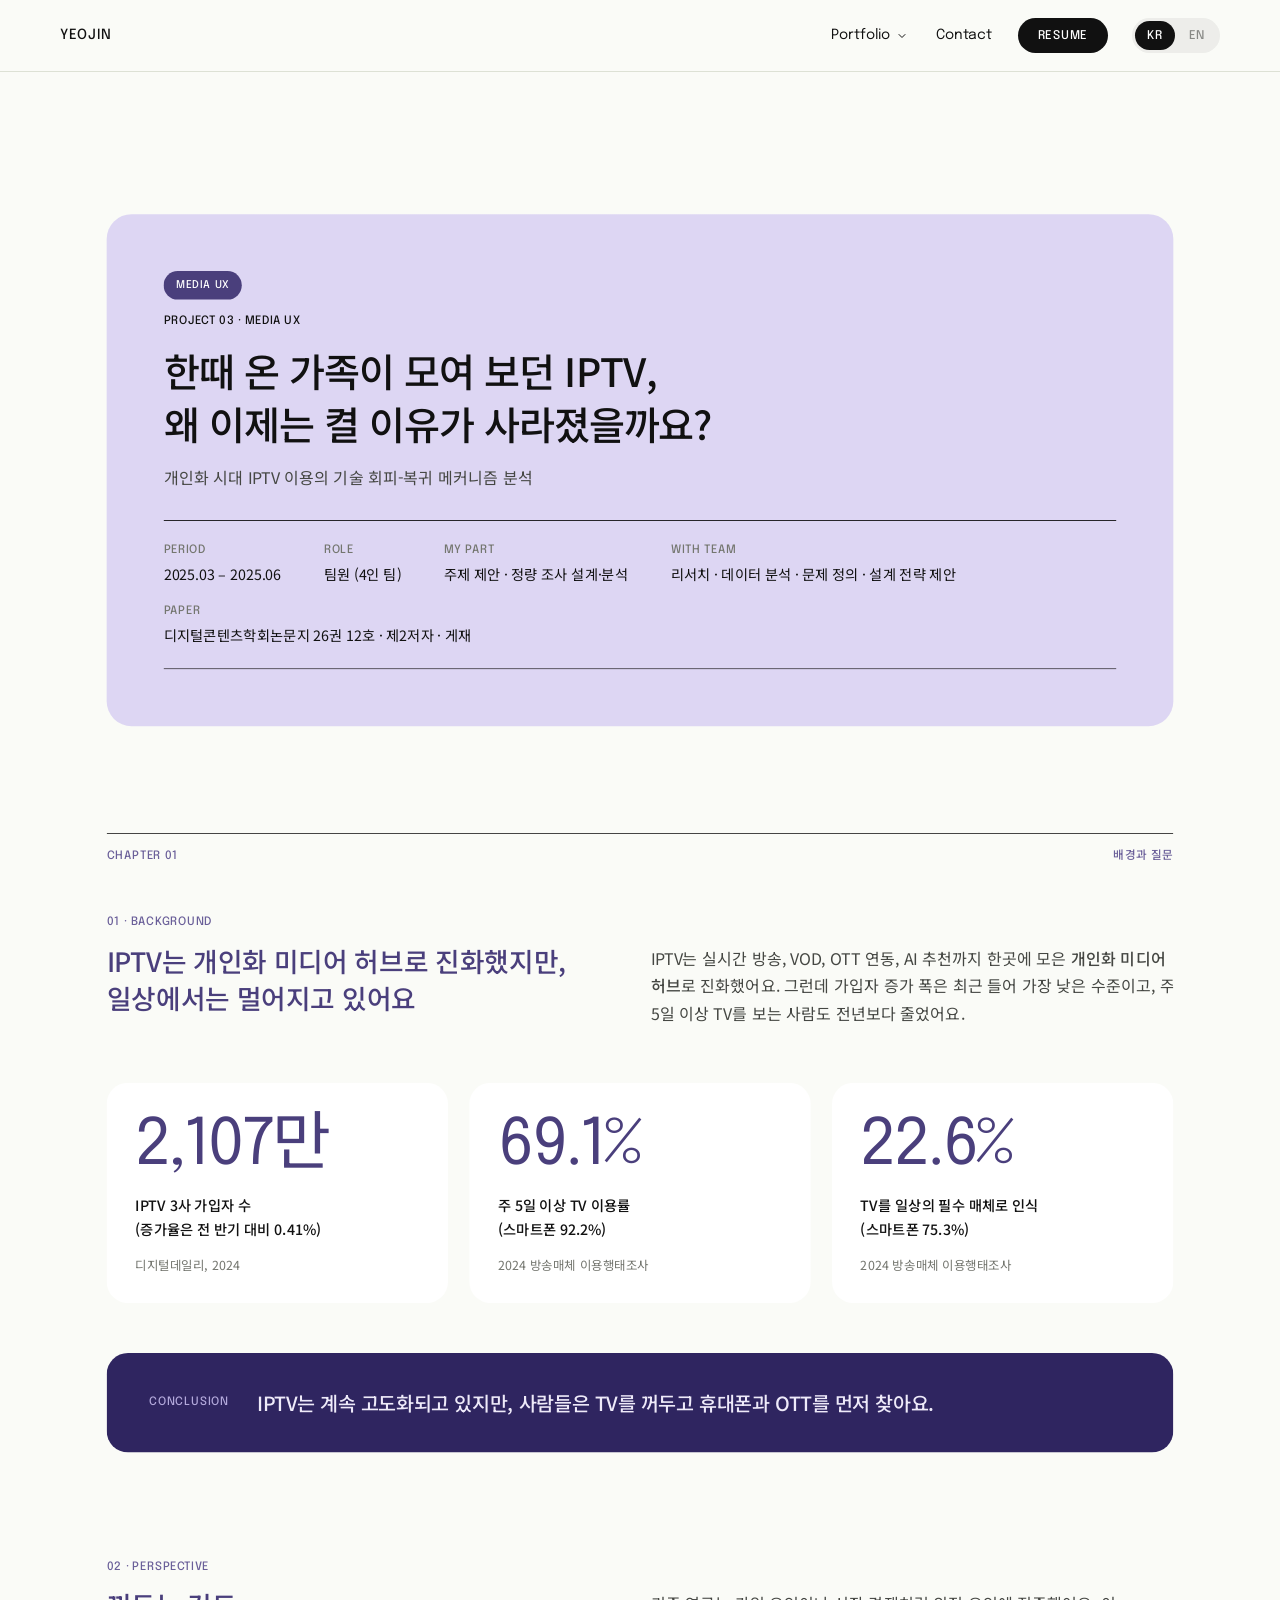
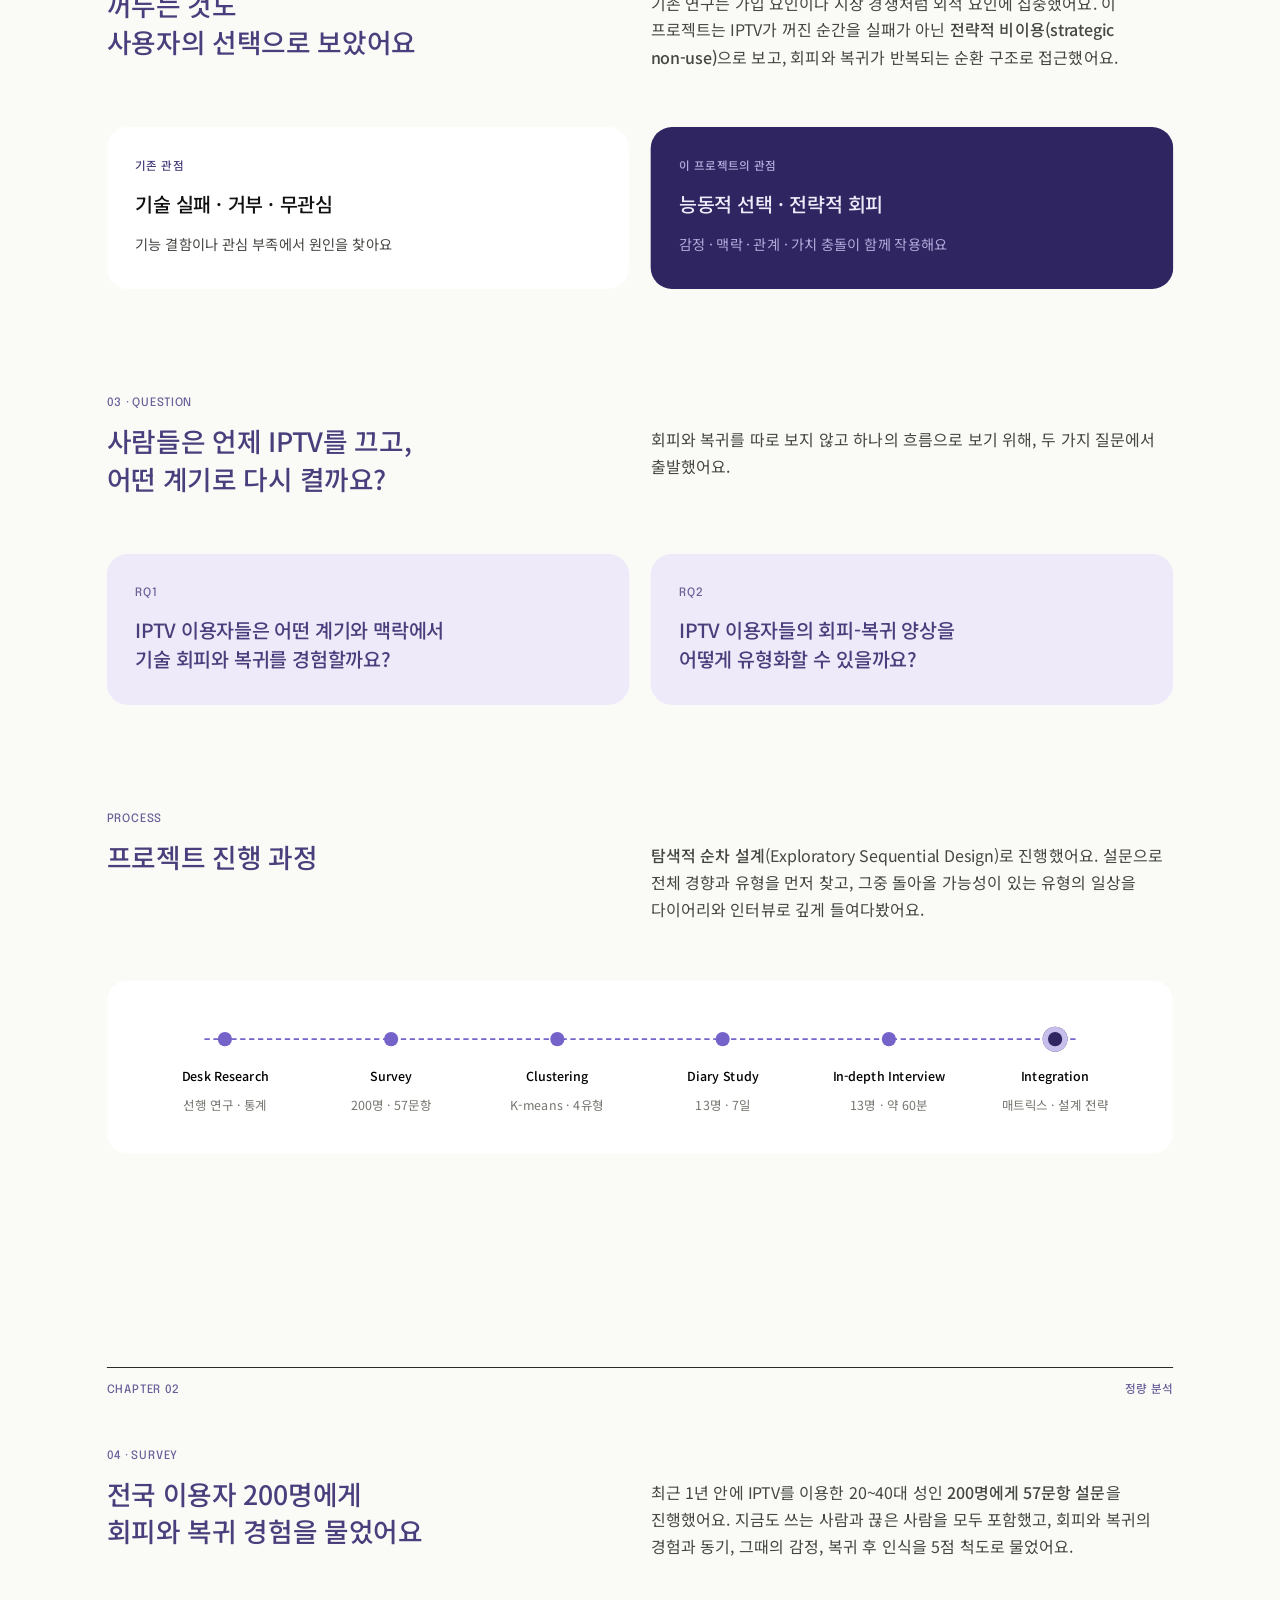
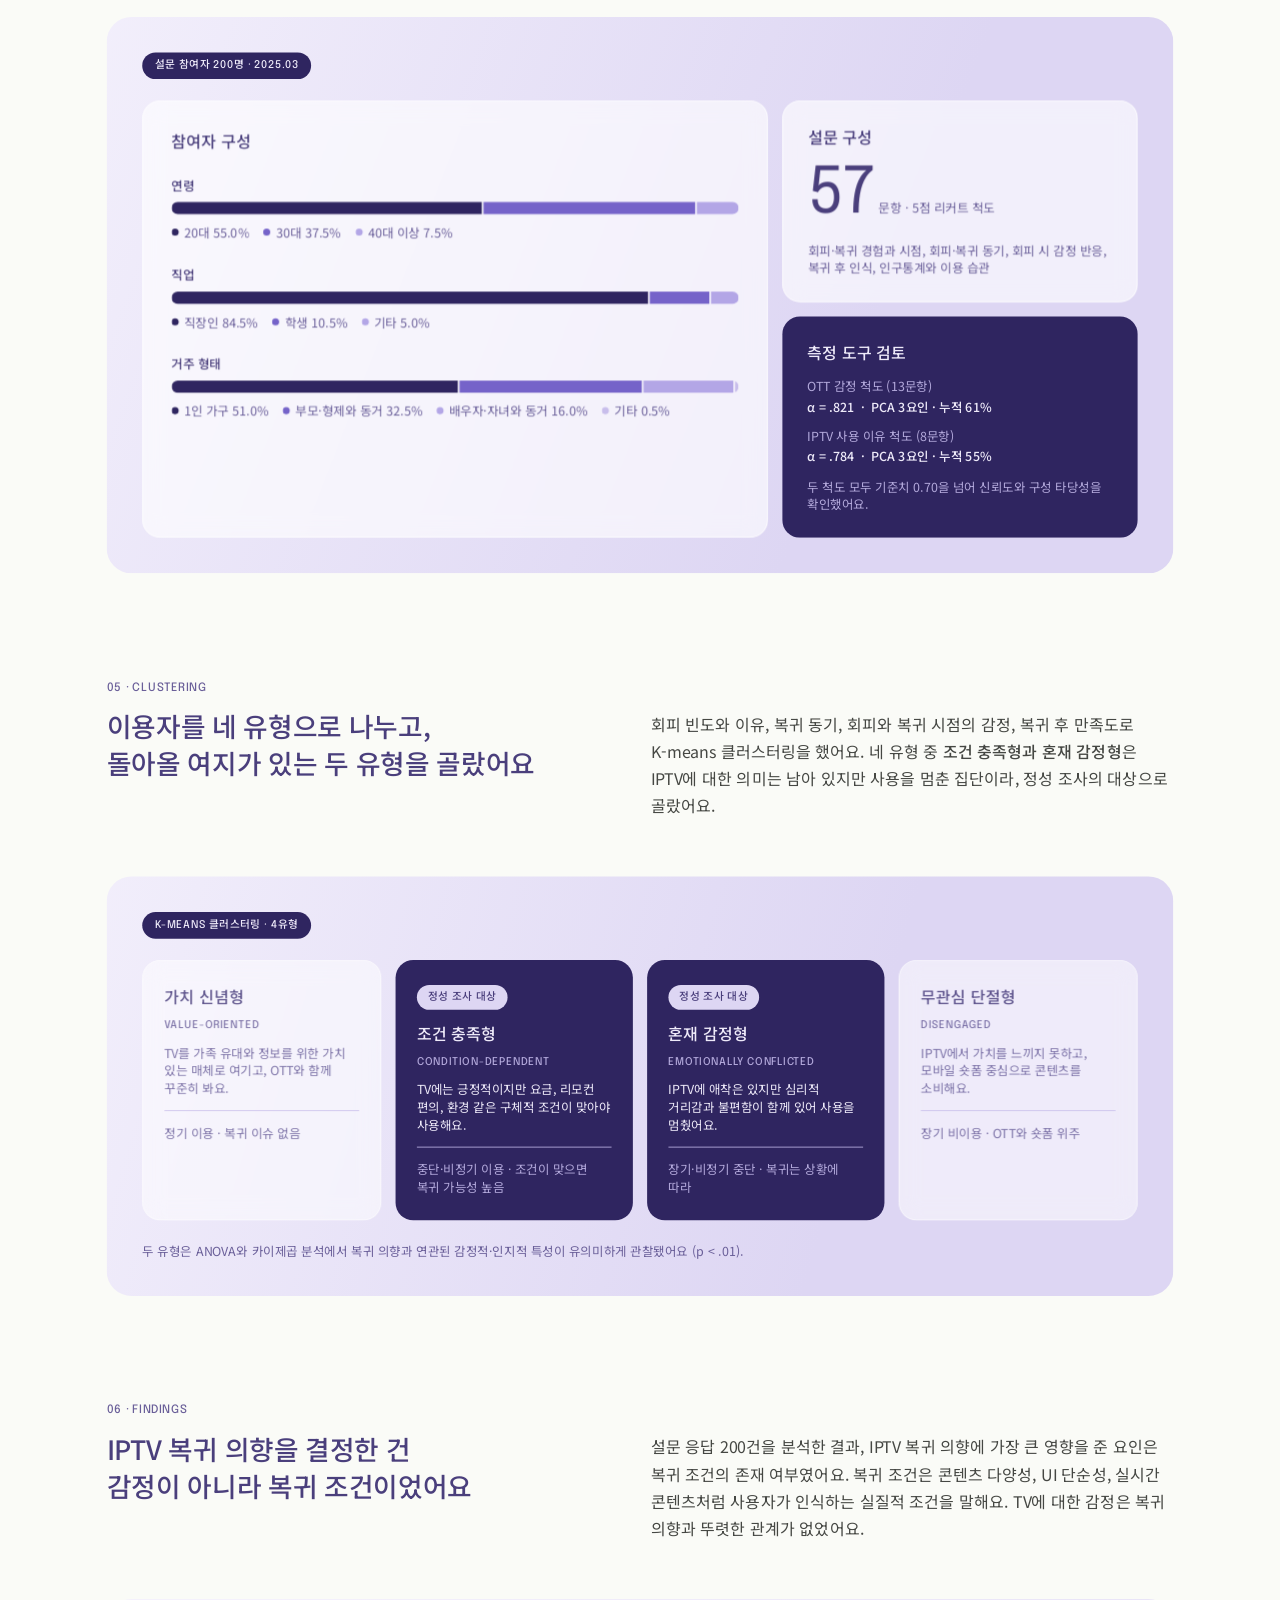
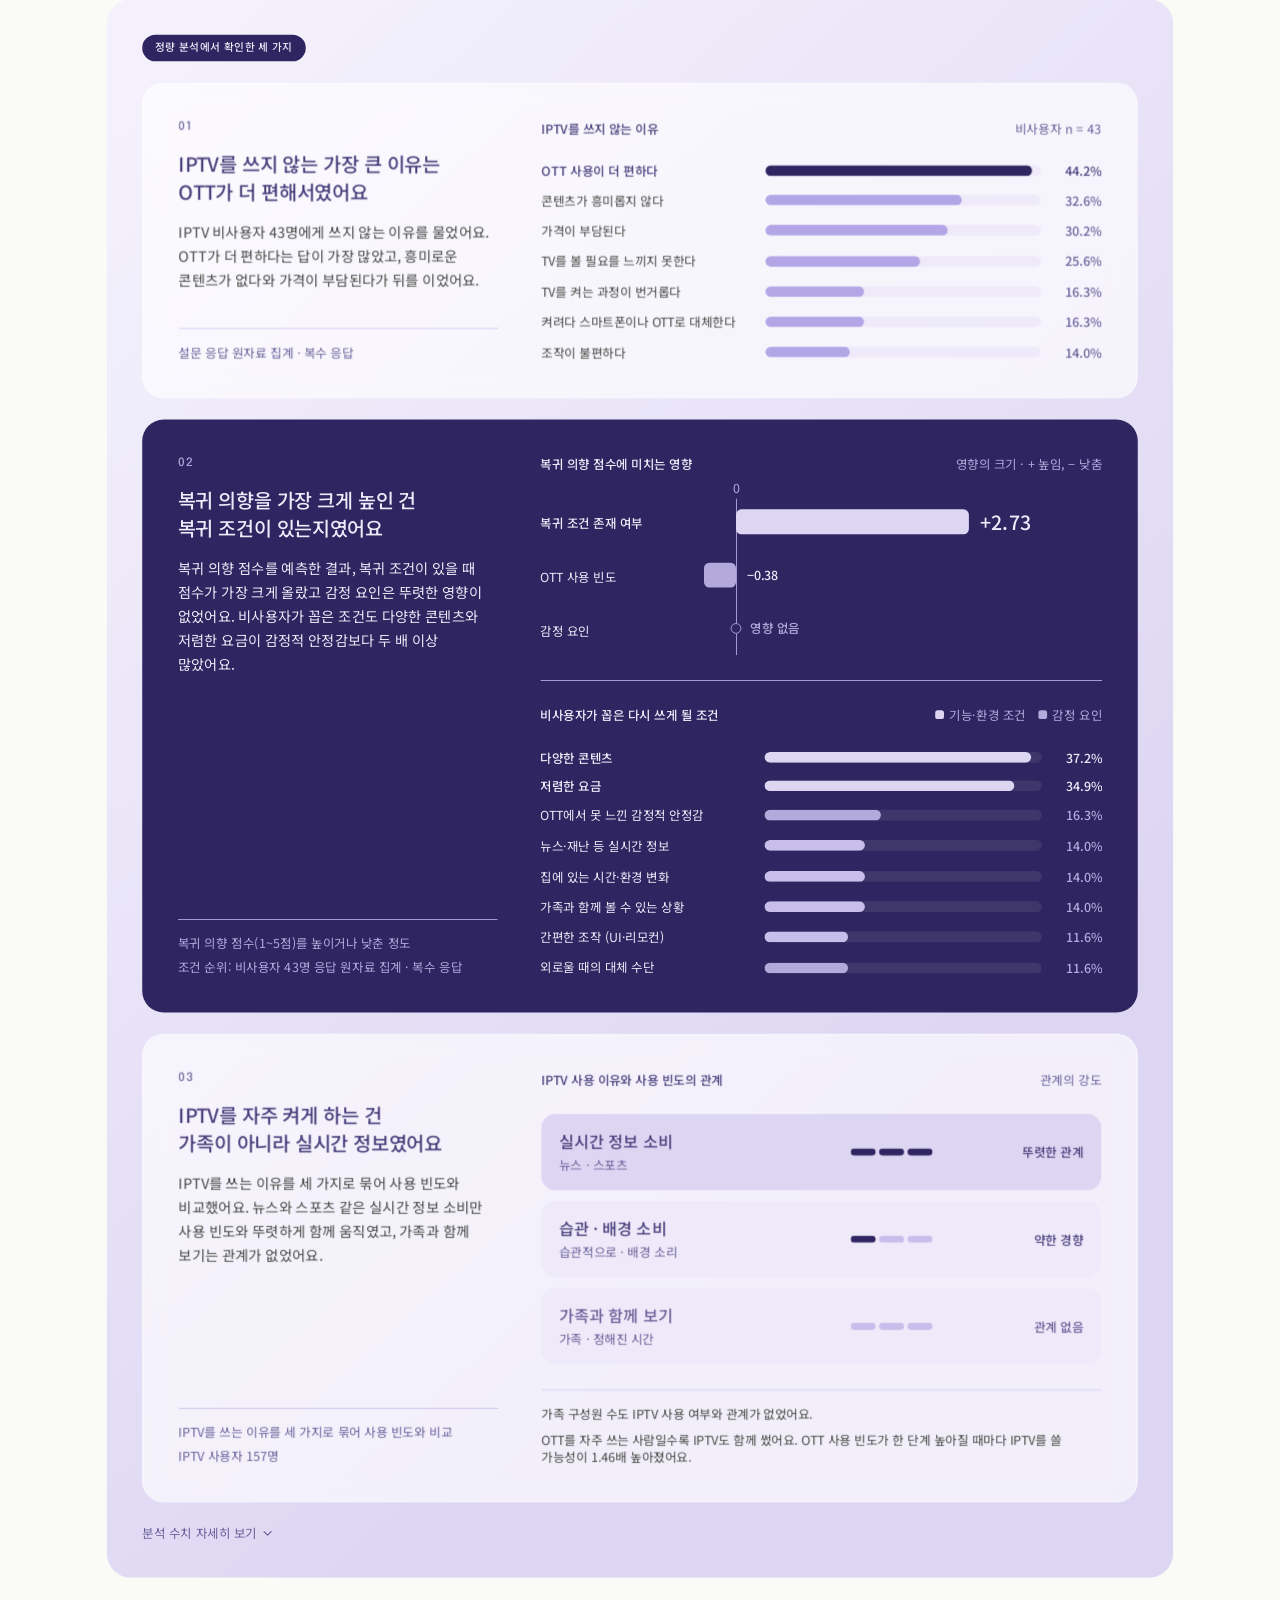
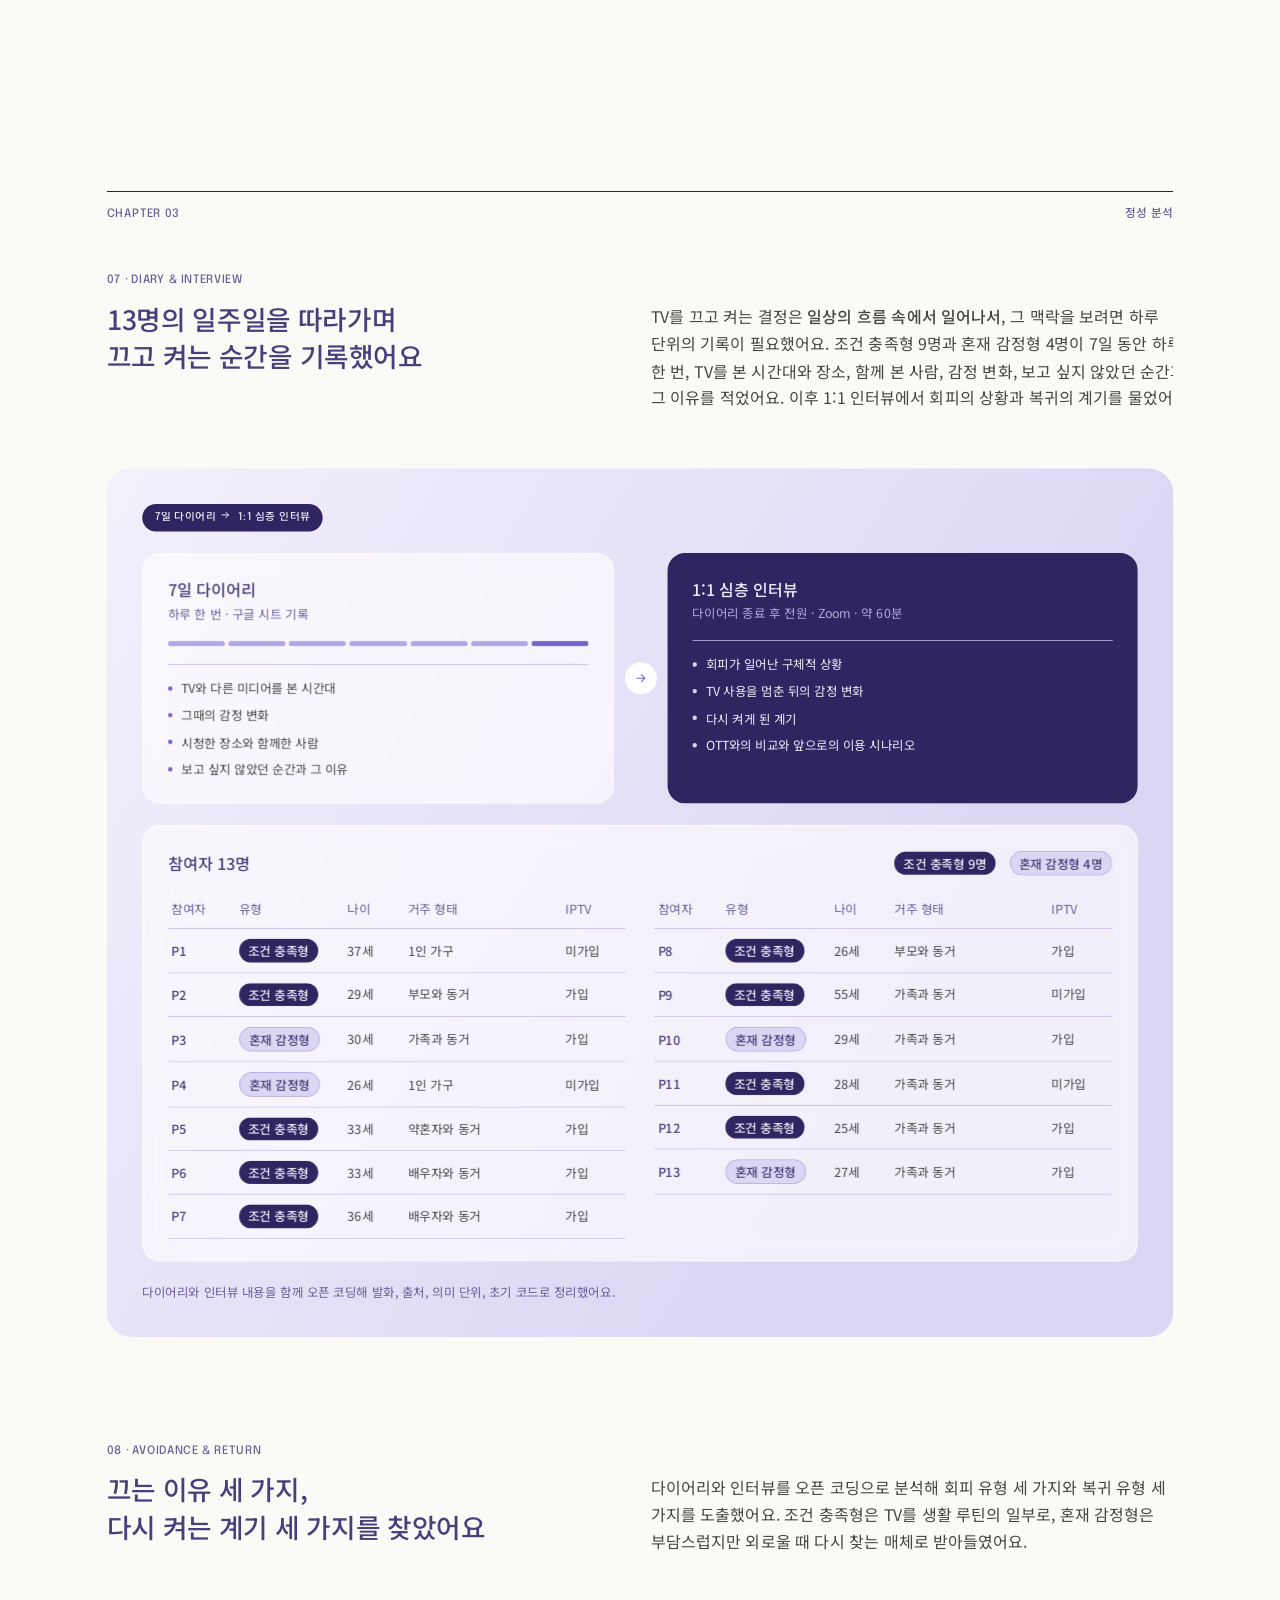
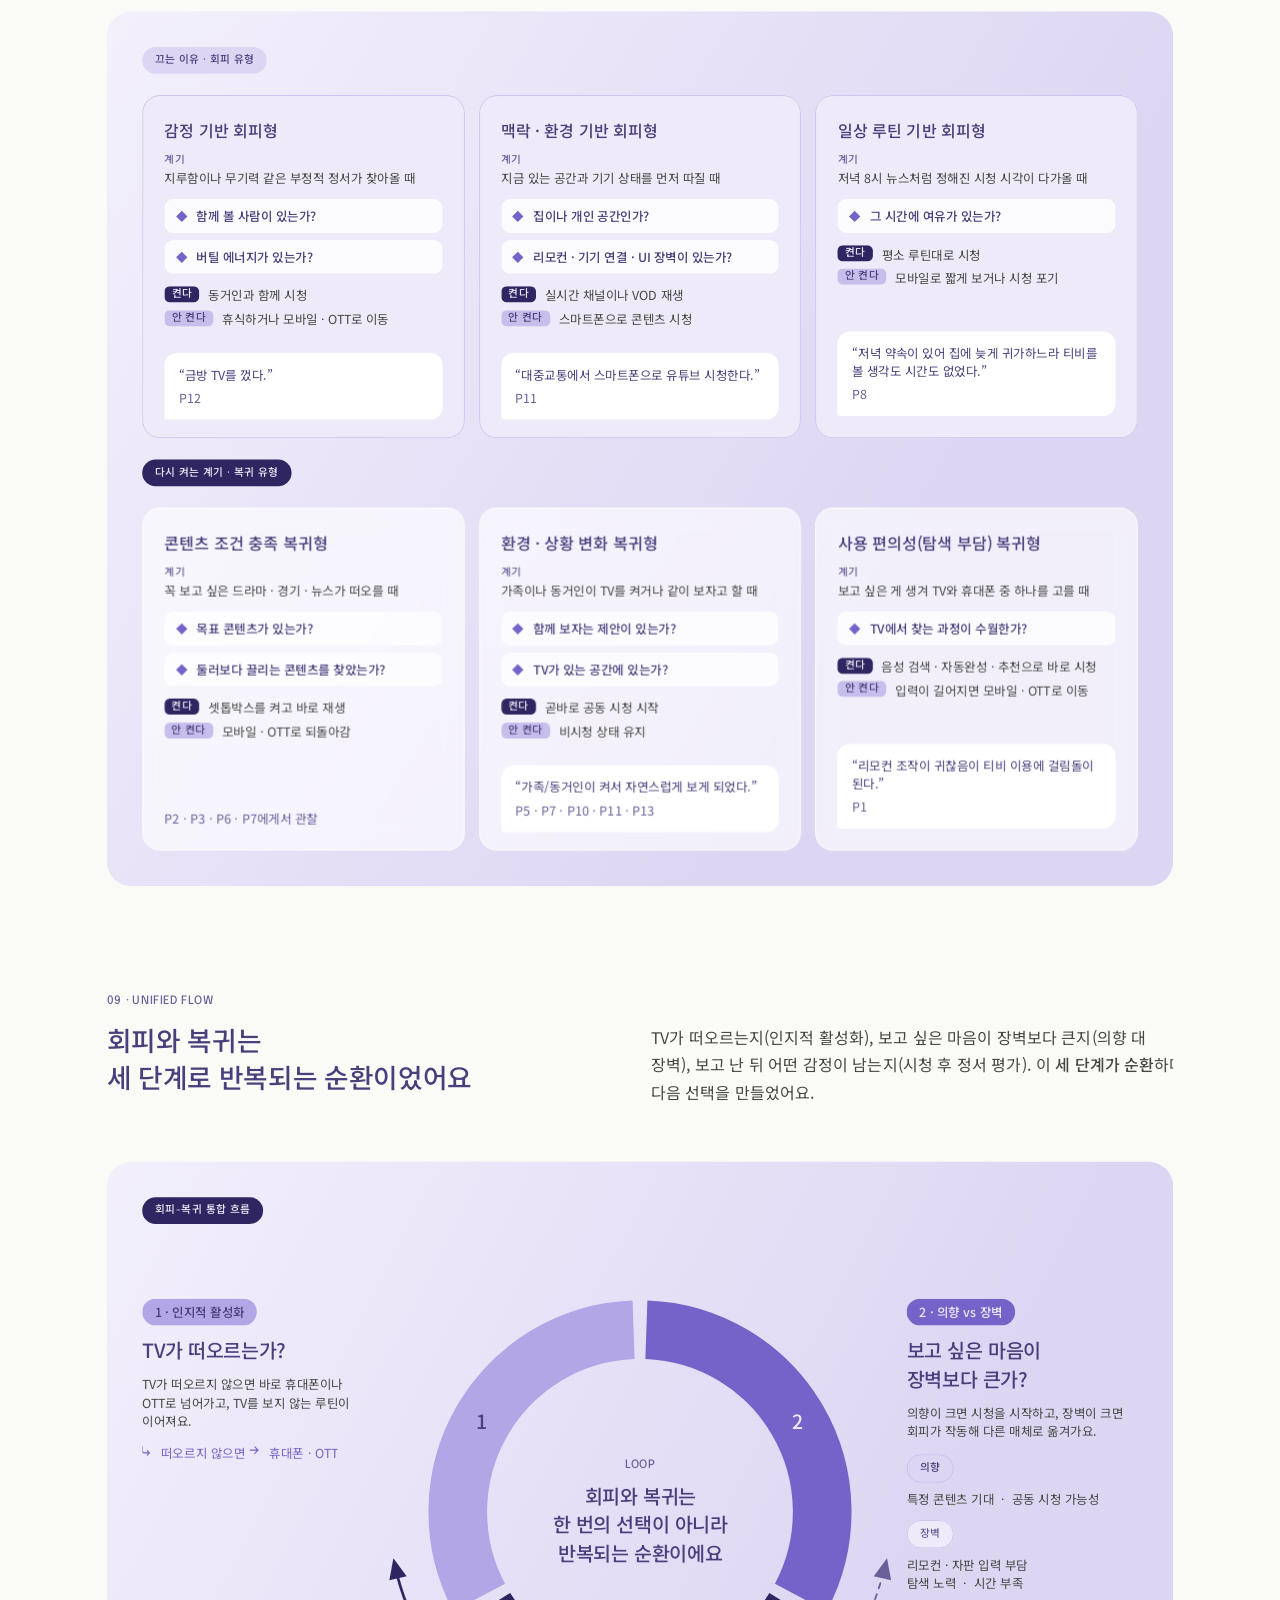
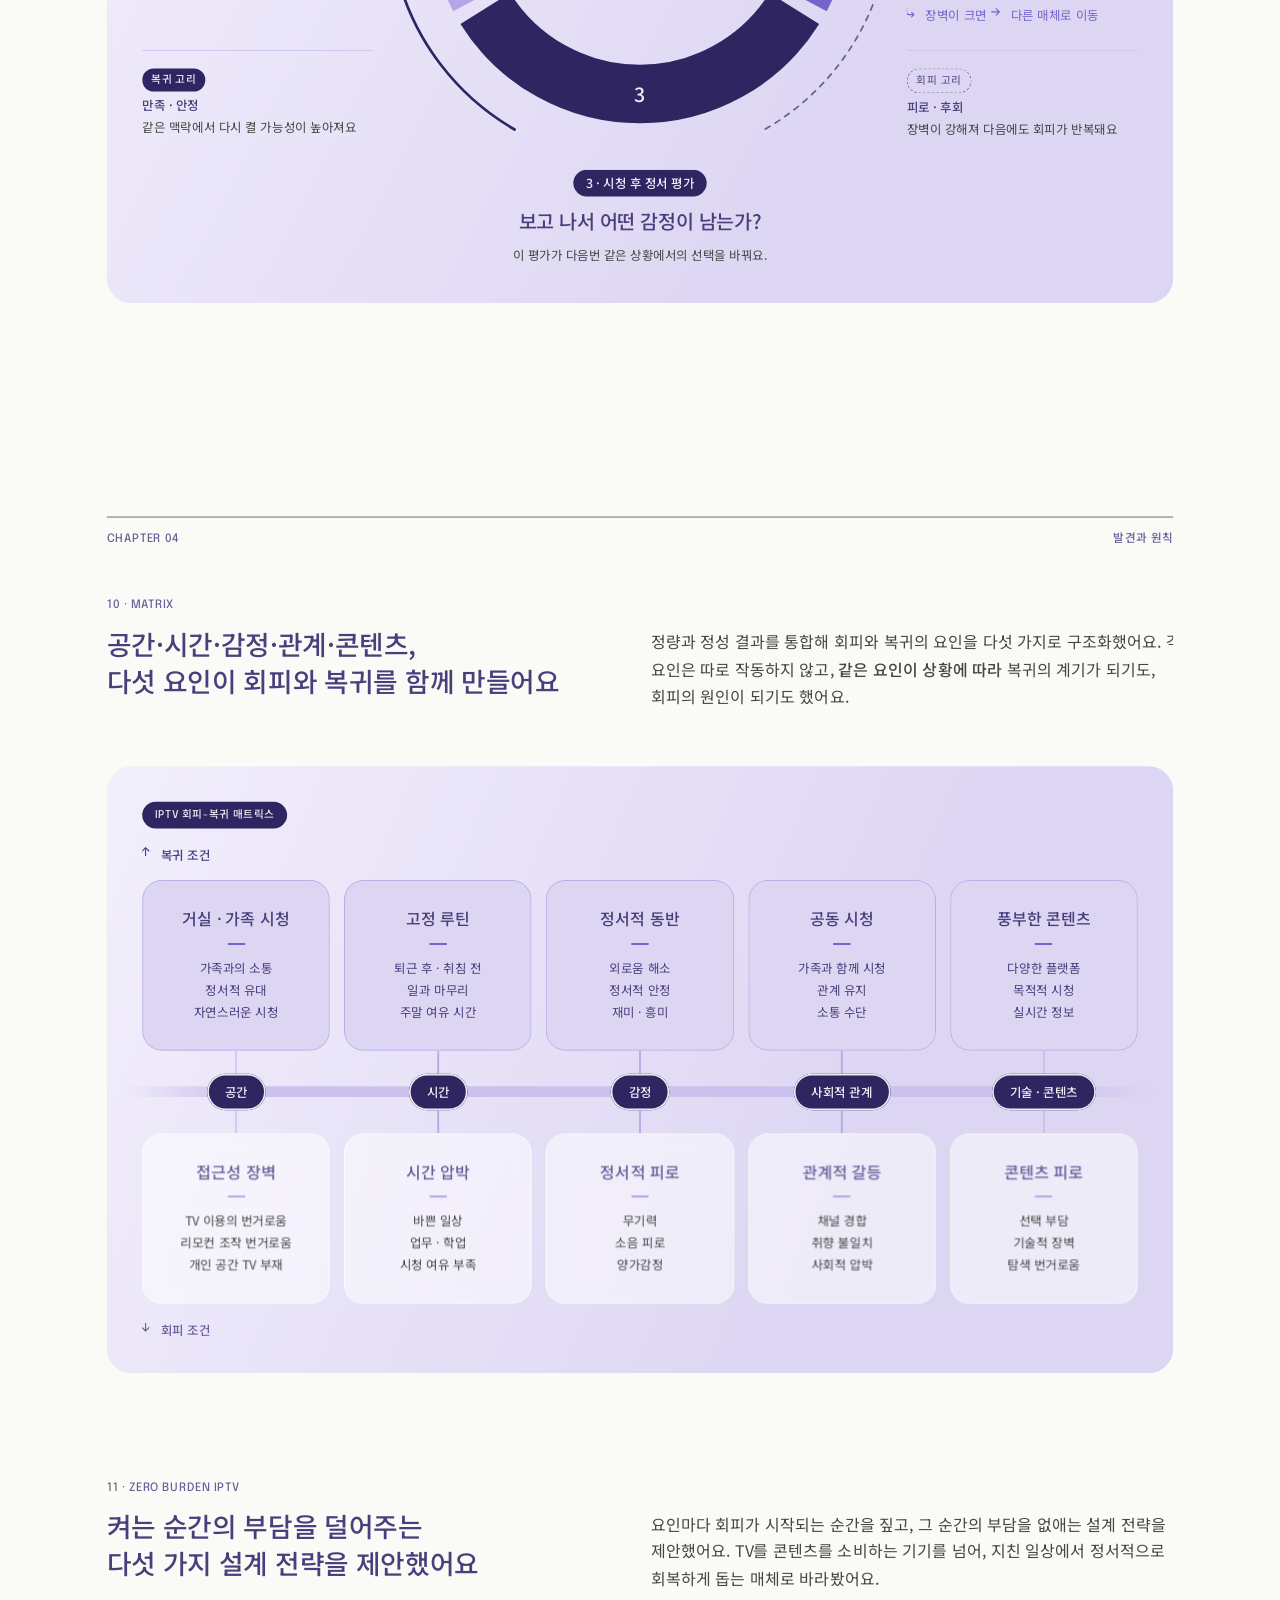
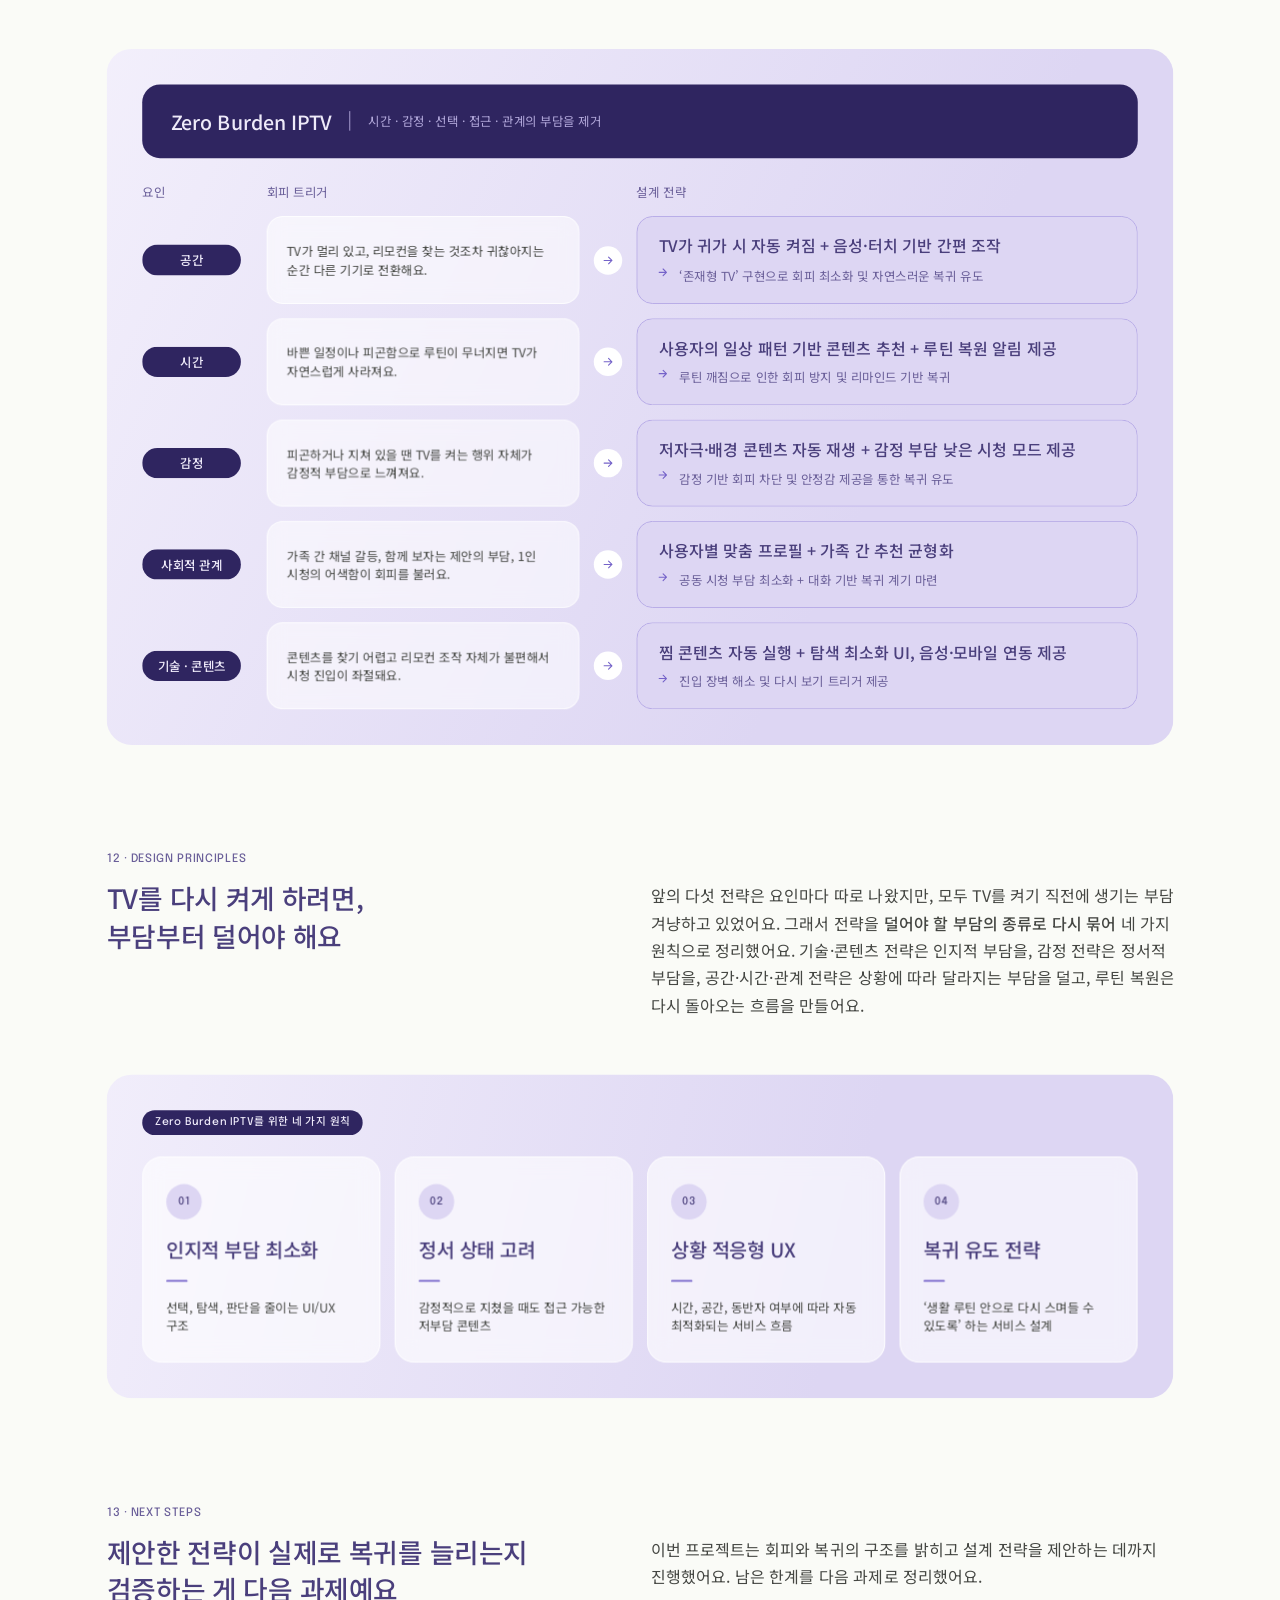
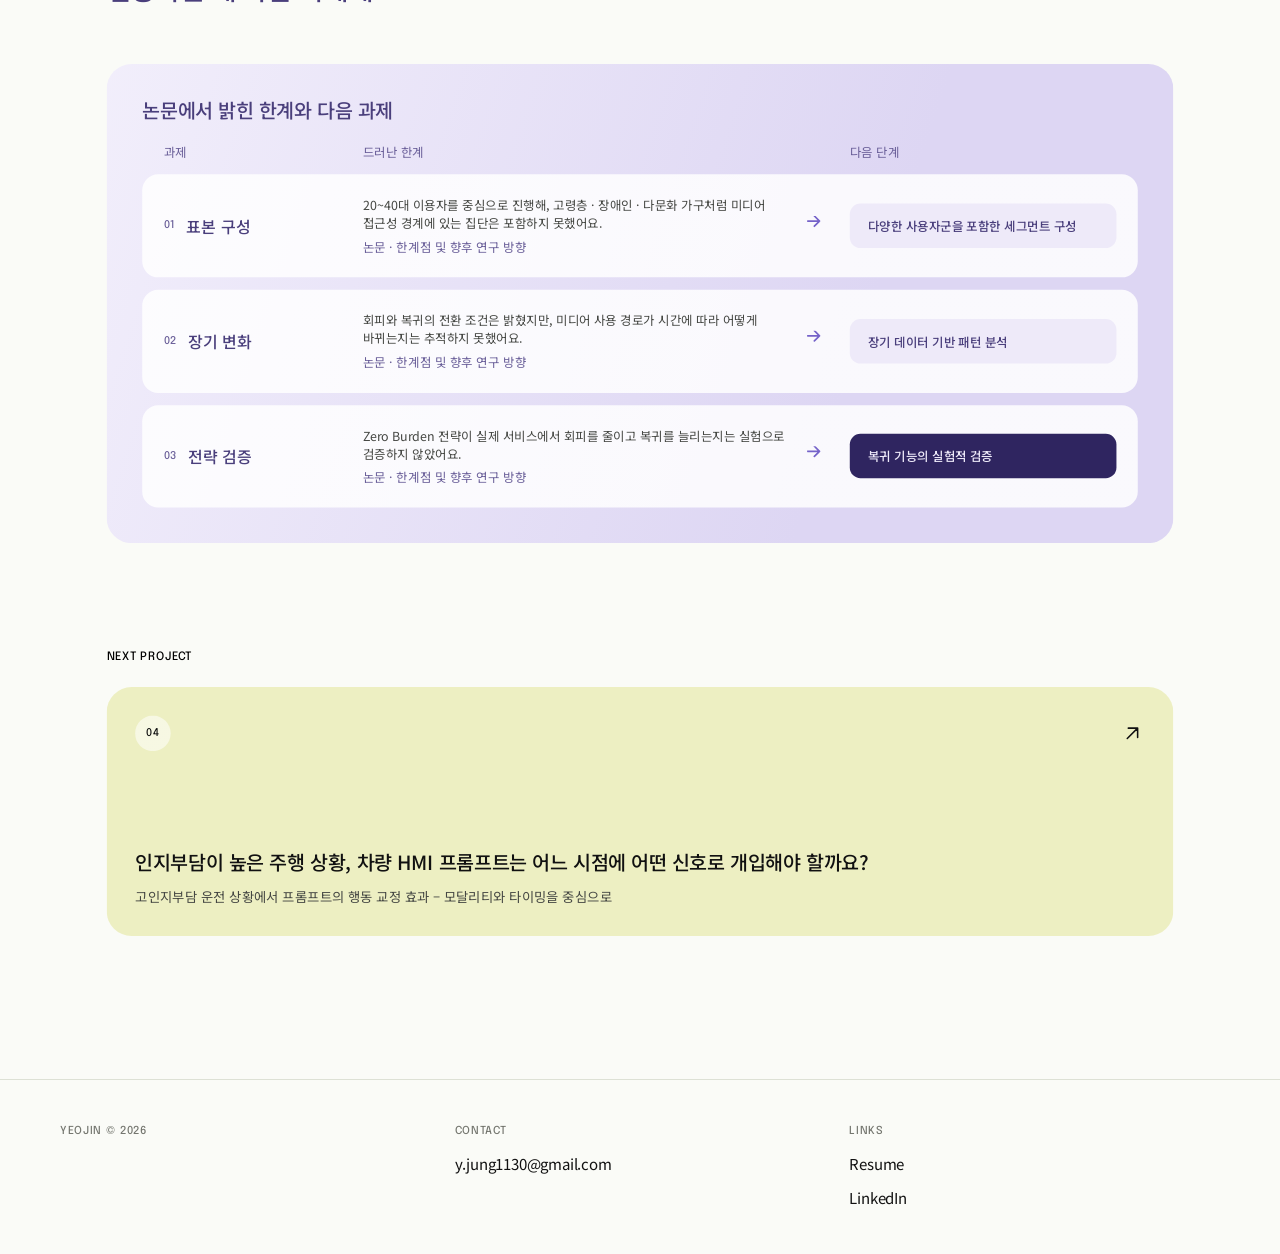
==== iptv.html @ 010750eb "Add files via upload" ====
<!DOCTYPE html>
<html lang="ko">
<head>
<meta charset="UTF-8">
<meta name="viewport" content="width=device-width, initial-scale=1, viewport-fit=cover">
<title>IPTV 기술 회피-복귀 메커니즘 분석 — 정여진</title>
<meta name="description" content="한때 온 가족이 모여 보던 IPTV, 왜 이제는 켤 이유가 사라졌을까요? 개인화 시대 IPTV 이용의 기술 회피-복귀 메커니즘 분석.">
<link rel="preconnect" href="https://fonts.googleapis.com">
<link rel="preconnect" href="https://fonts.gstatic.com" crossorigin>
<link href="https://fonts.googleapis.com/css2?family=Epilogue:wght@400;500;600&family=Noto+Sans+KR:wght@400;500;700&display=swap" rel="stylesheet">
<link rel="stylesheet" href="assets/css/base.css?v=9">
<style>
.pg-fit{position:relative;width:100%;overflow:hidden}
.pg-stage{position:absolute;top:0;left:50%;width:1440px;margin-left:-720px;transform-origin:top center}
.pg-stage p{margin:0}
.pg-stage b{display:block}
/* stroke overlays are the last child, so DOM order already puts them above their own frame;
   z-index would lift them above later sibling shapes (e.g. timeline dots) */
.pg-stage b{z-index:auto!important}
.pg-page .site-footer{margin-top:0}
.pg-stage .lt{text-box:trim-both cap alphabetic}
@supports not (text-box:trim-both cap alphabetic){.i0{line-height:8.4px}.i1h{line-height:8.4px}.i2h{line-height:8.4px}.i2k{line-height:8.4px}.i2m{line-height:8.4px}.i8h{line-height:8.4px}.i91{line-height:8.4px}}
.pg-stage .nw{white-space:nowrap}
/* stats toggle: Figma component State=Closed / State=Open */
.ip-toggle{cursor:pointer}
.ip-toggle:focus-visible{outline:2px solid #4a3f7c;outline-offset:4px;border-radius:4px}
.ip-toggle svg{transition:transform .2s ease}
.ip-stats.open .ip-toggle svg{transform:rotate(180deg)}
.ip-lines{display:flex;flex-direction:column;row-gap:4px;margin-top:8px}
.ip-lines[hidden]{display:none}
.ip-lines p{font-family:"Noto Sans KR",sans-serif;font-size:14px;font-weight:400;line-height:1.5;color:#6a5f99;letter-spacing:0;white-space:nowrap}
/* next project card */
.i99{cursor:pointer;transition:transform .2s ease,box-shadow .2s ease}
.i99:hover{transform:translateY(-3px);box-shadow:0 14px 32px rgba(17,17,17,.10)}
.i99:focus-visible{outline:2px solid #111;outline-offset:3px}
/* ---- Figma export (custom exporter, case-study frame) ---- */
.i0{flex:none;position:relative;font-family:Epilogue,"Noto Sans KR",sans-serif;font-size:12px;font-weight:500;color:#ffffff;line-height:1;letter-spacing:0.06em;text-transform:uppercase;text-align:justify;white-space:nowrap}.i1{flex:none;position:relative;background:linear-gradient(#4a3f7c,#4a3f7c);border-radius:999px;display:flex;justify-content:flex-start;align-items:flex-start;padding:10px 14px 10px 14px}.i2{flex:none;position:relative;font-family:Epilogue,"Noto Sans KR",sans-serif;font-size:13px;font-weight:500;color:#111111;line-height:1.4;letter-spacing:0.06em;text-transform:uppercase;text-align:justify;white-space:nowrap}.i3{flex:none;align-self:stretch;position:relative;font-family:"Noto Sans KR",sans-serif;font-size:44px;font-weight:500;color:#111111;line-height:1.35;letter-spacing:-0.015em;text-align:justify}.i4{width:792px;flex:none;position:relative;font-family:"Noto Sans KR",sans-serif;font-size:18px;font-weight:400;color:#454743;line-height:1.7;letter-spacing:-0.003em;text-align:justify}.i5{flex:none;align-self:stretch;position:relative;overflow:hidden;display:flex;flex-direction:column;justify-content:flex-start;align-items:flex-start;row-gap:16px}.i6{flex:none;position:relative;font-family:Epilogue,"Noto Sans KR",sans-serif;font-size:13px;font-weight:500;color:#74766f;line-height:1.4;letter-spacing:0.06em;text-transform:uppercase;text-align:justify;white-space:nowrap}.i7{flex:none;position:relative;font-family:"Noto Sans KR",sans-serif;font-size:16px;font-weight:400;color:#111111;line-height:1.7;letter-spacing:-0.002em;text-align:justify;white-space:nowrap}.i8{flex:none;position:relative;display:flex;flex-direction:column;justify-content:flex-start;align-items:flex-start;row-gap:4px}.i9{position:absolute;left:0px;top:0px;right:0px;bottom:0px;border-style:solid;border-color:#111111;border-width:1px 0px 1px 0px;border-radius:0;pointer-events:none;z-index:1}.ia{flex:none;align-self:stretch;position:relative;overflow:hidden;display:flex;justify-content:flex-start;align-items:flex-start;column-gap:48px;flex-wrap:wrap;row-gap:20px;align-content:flex-start;padding:24px 0px 24px 0px}.ib{width:1200px;flex:none;position:relative;background:linear-gradient(#ddd6f3,#ddd6f3);border-radius:28px;overflow:hidden;display:flex;flex-direction:column;justify-content:flex-start;align-items:flex-start;row-gap:32px;padding:64px 64px 64px 64px}.ic{flex:none;position:relative;font-family:Epilogue,"Noto Sans KR",sans-serif;font-size:13px;font-weight:500;color:#6a5f99;line-height:1.4;letter-spacing:0.06em;text-transform:uppercase;text-align:justify;white-space:nowrap}.id{position:absolute;left:0px;top:0px;right:0px;bottom:0px;border-style:solid;border-color:#111111;border-width:1px 0px 0px 0px;border-radius:0;pointer-events:none;z-index:1}.ie{flex:none;align-self:stretch;position:relative;overflow:hidden;display:flex;justify-content:space-between;align-items:flex-start;padding:16px 0px 0px 0px}.if{flex:none;align-self:stretch;position:relative;font-family:"Noto Sans KR",sans-serif;font-size:30px;font-weight:500;color:#4a3f7c;line-height:1.4;letter-spacing:-0.01em;text-align:justify}.ig{flex:1 1 0px;min-width:0;position:relative;display:flex;flex-direction:column;justify-content:flex-start;align-items:flex-start;row-gap:12px}.ih{font-family:"Noto Sans KR",sans-serif;font-size:18px;font-weight:500;color:#454743;line-height:1.7;letter-spacing:-0.003em}.ii{flex:none;align-self:stretch;position:relative;font-family:"Noto Sans KR",sans-serif;font-size:18px;font-weight:400;color:#454743;line-height:1.7;letter-spacing:-0.003em;text-align:left}.ij{flex:1 1 0px;min-width:0;position:relative;overflow:hidden;display:flex;flex-direction:column;justify-content:flex-start;align-items:flex-start;padding:34px 0px 0px 0px}.ik{flex:none;align-self:stretch;position:relative;overflow:hidden;display:flex;justify-content:flex-start;align-items:flex-start;column-gap:24px;padding:0px 0px 8px 0px}.il{flex:none;position:relative;font-family:Epilogue,"Noto Sans KR",sans-serif;font-size:72px;font-weight:400;color:#4a3f7c;line-height:1;letter-spacing:-0.04em;text-align:left;white-space:nowrap}.im{flex:none;align-self:stretch;position:relative;font-family:"Noto Sans KR",sans-serif;font-size:16px;font-weight:500;color:#111111;line-height:1.7;letter-spacing:-0.002em;text-align:left}.in{flex:none;align-self:stretch;position:relative;font-family:"Noto Sans KR",sans-serif;font-size:14px;font-weight:400;color:#74766f;line-height:1.5;letter-spacing:0;text-align:left}.io{flex:1 1 0px;min-width:0;align-self:stretch;position:relative;background:linear-gradient(#ffffff,#ffffff);border-radius:24px;overflow:hidden;display:flex;flex-direction:column;justify-content:flex-start;align-items:flex-start;row-gap:16px;padding:36px 32px 32px 32px}.ip{flex:none;align-self:stretch;position:relative;overflow:hidden;display:flex;justify-content:flex-start;align-items:flex-start;column-gap:24px}.iq{flex:none;position:relative;font-family:Epilogue,"Noto Sans KR",sans-serif;font-size:13px;font-weight:500;color:#b3a9db;line-height:1.4;letter-spacing:0.06em;text-transform:uppercase;text-align:left;white-space:nowrap}.ir{flex:1 1 0px;min-width:0;position:relative;font-family:"Noto Sans KR",sans-serif;font-size:22px;font-weight:500;color:#eeeaf9;line-height:1.45;letter-spacing:-0.005em;text-align:left}.is{flex:none;align-self:stretch;position:relative;background:linear-gradient(#2f2560,#2f2560);border-radius:24px;overflow:hidden;display:flex;justify-content:flex-start;align-items:center;column-gap:32px;padding:40px 48px 40px 48px}.it{flex:none;align-self:stretch;position:relative;overflow:hidden;display:flex;flex-direction:column;justify-content:flex-start;align-items:flex-start;row-gap:56px}.iu{flex:none;position:relative;font-family:Epilogue,"Noto Sans KR",sans-serif;font-size:13px;font-weight:500;color:#4a3f7c;line-height:1.4;letter-spacing:0.06em;text-transform:uppercase;text-align:left;white-space:nowrap}.iv{flex:none;position:relative;font-family:"Noto Sans KR",sans-serif;font-size:22px;font-weight:500;color:#111111;line-height:1.45;letter-spacing:-0.005em;text-align:left;white-space:nowrap}.iw{flex:none;align-self:stretch;position:relative;font-family:"Noto Sans KR",sans-serif;font-size:16px;font-weight:400;color:#454743;line-height:1.7;letter-spacing:-0.002em;text-align:left}.ix{flex:1 1 0px;min-width:0;align-self:stretch;position:relative;background:linear-gradient(#ffffff,#ffffff);border-radius:24px;overflow:hidden;display:flex;flex-direction:column;justify-content:flex-start;align-items:flex-start;row-gap:16px;padding:36px 32px 36px 32px}.iy{flex:none;position:relative;font-family:"Noto Sans KR",sans-serif;font-size:22px;font-weight:500;color:#eeeaf9;line-height:1.45;letter-spacing:-0.005em;text-align:left;white-space:nowrap}.iz{flex:none;align-self:stretch;position:relative;font-family:"Noto Sans KR",sans-serif;font-size:16px;font-weight:400;color:#b3a9db;line-height:1.7;letter-spacing:-0.002em;text-align:left}.i10{flex:1 1 0px;min-width:0;align-self:stretch;position:relative;background:linear-gradient(#2f2560,#2f2560);border-radius:24px;overflow:hidden;display:flex;flex-direction:column;justify-content:flex-start;align-items:flex-start;row-gap:16px;padding:36px 32px 36px 32px}.i11{flex:none;align-self:stretch;position:relative;overflow:hidden;display:flex;flex-direction:column;justify-content:flex-start;align-items:flex-start;row-gap:56px;padding:64px 0px 0px 0px}.i12{flex:none;position:relative;font-family:Epilogue,"Noto Sans KR",sans-serif;font-size:13px;font-weight:500;color:#6a5f99;line-height:1.4;letter-spacing:0.06em;text-transform:uppercase;text-align:left;white-space:nowrap}.i13{flex:none;position:relative;font-family:"Noto Sans KR",sans-serif;font-size:22px;font-weight:500;color:#4a3f7c;line-height:1.45;letter-spacing:-0.005em;text-align:left;white-space:nowrap}.i14{flex:1 1 0px;min-width:0;align-self:stretch;position:relative;background:linear-gradient(#eeeaf9,#eeeaf9);border-radius:24px;overflow:hidden;display:flex;flex-direction:column;justify-content:flex-start;align-items:flex-start;row-gap:16px;padding:36px 32px 36px 32px}.i15{position:absolute;left:110px;top:66px;width:980px;height:0px}.i16{position:absolute;left:0;right:0;top:-1px;border-top:2px dashed #7563c9}.i17{width:16px;height:16px;flex:none;position:relative;background:linear-gradient(#7563c9,#7563c9);border-radius:50%}.i18{width:36px;height:36px;flex:none;position:relative;display:flex;justify-content:center;align-items:center}.i19{flex:none;align-self:stretch;position:relative;font-family:"Noto Sans KR",sans-serif;font-size:14px;font-weight:500;color:#000000;line-height:1.3;letter-spacing:-0.005em;text-align:center}.i1a{flex:none;align-self:stretch;position:relative;font-family:"Noto Sans KR",sans-serif;font-size:14px;font-weight:400;color:#74766f;line-height:1.5;letter-spacing:0;text-align:center}.i1b{flex:1 1 0px;min-width:0;position:relative;overflow:hidden;display:flex;flex-direction:column;justify-content:flex-start;align-items:center;row-gap:14px}.i1c{position:absolute;left:0px;top:0px;right:0px;bottom:0px;border-style:solid;border-color:#c8beeb;border-width:6px 6px 6px 6px;border-radius:50%;pointer-events:none;z-index:1}.i1d{width:28px;height:28px;flex:none;position:relative;background:linear-gradient(#2f2560,#2f2560);border-radius:50%}.i1e{flex:none;align-self:stretch;position:relative;overflow:hidden;display:flex;justify-content:flex-start;align-items:flex-start}.i1f{flex:none;align-self:stretch;position:relative;background:linear-gradient(#ffffff,#ffffff);border-radius:24px;overflow:hidden;display:flex;flex-direction:column;justify-content:flex-start;align-items:flex-start;padding:48px 40px 44px 40px}.i1g{flex:none;align-self:stretch;position:relative;overflow:hidden;display:flex;flex-direction:column;justify-content:flex-start;align-items:flex-start;row-gap:56px;padding:120px 120px 120px 120px}.i1h{flex:none;position:relative;font-family:Epilogue,"Noto Sans KR",sans-serif;font-size:12px;font-weight:500;color:#eeeaf9;line-height:1;letter-spacing:0.06em;text-transform:uppercase;text-align:left;white-space:nowrap}.i1i{flex:none;position:relative;background:linear-gradient(#2f2560,#2f2560);border-radius:999px;overflow:hidden;display:flex;justify-content:flex-start;align-items:flex-start;padding:9px 14px 9px 14px}.i1j{flex:none;position:relative;font-family:"Noto Sans KR",sans-serif;font-size:18px;font-weight:500;color:#4a3f7c;line-height:1.4;letter-spacing:-0.005em;text-align:left;white-space:nowrap}.i1k{flex:none;position:relative;font-family:"Noto Sans KR",sans-serif;font-size:14px;font-weight:500;color:#4a3f7c;line-height:1.3;letter-spacing:-0.005em;text-align:left;white-space:nowrap}.i1l{width:349px;height:14px;flex:none;position:relative;background:linear-gradient(#2f2560,#2f2560)}.i1m{width:238px;height:14px;flex:none;position:relative;background:linear-gradient(#7563c9,#7563c9)}.i1n{height:14px;flex:1 1 0px;min-width:0;position:relative;background:linear-gradient(#b3a6e6,#b3a6e6)}.i1o{height:14px;flex:none;align-self:stretch;position:relative;border-radius:8px;overflow:hidden;display:flex;justify-content:flex-start;align-items:flex-start;column-gap:2px}.i1p{width:8px;height:8px;flex:none;position:relative;background:linear-gradient(#2f2560,#2f2560);border-radius:50%}.i1q{flex:none;position:relative;font-family:"Noto Sans KR",sans-serif;font-size:14px;font-weight:400;color:#6a5f99;line-height:1.45;letter-spacing:-0.005em;text-align:left;white-space:nowrap}.i1r{flex:none;position:relative;overflow:hidden;display:flex;justify-content:flex-start;align-items:center;column-gap:6px}.i1s{width:8px;height:8px;flex:none;position:relative;background:linear-gradient(#7563c9,#7563c9);border-radius:50%}.i1t{width:8px;height:8px;flex:none;position:relative;background:linear-gradient(#b3a6e6,#b3a6e6);border-radius:50%}.i1u{flex:none;align-self:stretch;position:relative;overflow:hidden;display:flex;justify-content:flex-start;align-items:flex-start;column-gap:16px;flex-wrap:wrap;row-gap:6px;align-content:flex-start}.i1v{flex:none;align-self:stretch;position:relative;overflow:hidden;display:flex;flex-direction:column;justify-content:flex-start;align-items:flex-start;row-gap:10px}.i1w{width:536px;height:14px;flex:none;position:relative;background:linear-gradient(#2f2560,#2f2560)}.i1x{width:67px;height:14px;flex:none;position:relative;background:linear-gradient(#7563c9,#7563c9)}.i1y{width:322px;height:14px;flex:none;position:relative;background:linear-gradient(#2f2560,#2f2560)}.i1z{width:205px;height:14px;flex:none;position:relative;background:linear-gradient(#7563c9,#7563c9)}.i20{width:101px;height:14px;flex:none;position:relative;background:linear-gradient(#b3a6e6,#b3a6e6)}.i21{height:14px;flex:1 1 0px;min-width:0;position:relative;background:linear-gradient(#c8beeb,#c8beeb)}.i22{width:8px;height:8px;flex:none;position:relative;background:linear-gradient(#c8beeb,#c8beeb);border-radius:50%}.i23{position:absolute;left:0px;top:0px;right:0px;bottom:0px;border-style:solid;border-color:rgba(255,255,255,0.9);border-width:1px 1px 1px 1px;border-radius:20px;pointer-events:none;z-index:1}.i24{flex:1 1 0px;min-width:0;align-self:stretch;position:relative;background:linear-gradient(rgba(255,255,255,0.62),rgba(255,255,255,0.62));border-radius:20px;overflow:hidden;backdrop-filter:blur(12px);-webkit-backdrop-filter:blur(12px);display:flex;flex-direction:column;justify-content:flex-start;align-items:flex-start;row-gap:28px;padding:32px 32px 32px 32px}.i25{flex:none;position:relative;overflow:hidden;display:flex;justify-content:flex-start;align-items:baseline;column-gap:8px}.i26{flex:none;align-self:stretch;position:relative;font-family:"Noto Sans KR",sans-serif;font-size:14px;font-weight:400;color:#6a5f99;line-height:1.45;letter-spacing:-0.005em;text-align:left}.i27{flex:none;align-self:stretch;position:relative;background:linear-gradient(rgba(255,255,255,0.62),rgba(255,255,255,0.62));border-radius:20px;overflow:hidden;backdrop-filter:blur(12px);-webkit-backdrop-filter:blur(12px);display:flex;flex-direction:column;justify-content:flex-start;align-items:flex-start;row-gap:16px;padding:28px 28px 28px 28px}.i28{flex:none;position:relative;font-family:"Noto Sans KR",sans-serif;font-size:18px;font-weight:500;color:#eeeaf9;line-height:1.4;letter-spacing:-0.005em;text-align:left;white-space:nowrap}.i29{flex:none;position:relative;font-family:"Noto Sans KR",sans-serif;font-size:14px;font-weight:400;color:#b3a9db;line-height:1.45;letter-spacing:-0.005em;text-align:left;white-space:nowrap}.i2a{flex:none;position:relative;font-family:"Noto Sans KR",sans-serif;font-size:14px;font-weight:500;color:#eeeaf9;line-height:1.3;letter-spacing:-0.005em;text-align:left;white-space:nowrap}.i2b{flex:none;align-self:stretch;position:relative;overflow:hidden;display:flex;flex-direction:column;justify-content:flex-start;align-items:flex-start;row-gap:4px}.i2c{flex:none;align-self:stretch;position:relative;font-family:"Noto Sans KR",sans-serif;font-size:14px;font-weight:400;color:#b3a9db;line-height:1.45;letter-spacing:-0.005em;text-align:left}.i2d{flex:none;align-self:stretch;position:relative;background:linear-gradient(#2f2560,#2f2560);border-radius:20px;overflow:hidden;display:flex;flex-direction:column;justify-content:flex-start;align-items:flex-start;row-gap:14px;padding:28px 28px 28px 28px}.i2e{width:400px;flex:none;position:relative;overflow:hidden;display:flex;flex-direction:column;justify-content:flex-start;align-items:flex-start;row-gap:16px}.i2f{flex:none;align-self:stretch;position:relative;overflow:hidden;display:flex;justify-content:flex-start;align-items:flex-start;column-gap:16px}.i2g{flex:none;align-self:stretch;position:relative;background:linear-gradient(111.21deg,#f4f1fc -7.32%,#ddd6f3 69.34%);border-radius:28px;overflow:hidden;display:flex;flex-direction:column;justify-content:flex-start;align-items:flex-start;row-gap:24px;padding:40px 40px 40px 40px}.i2h{flex:none;position:relative;font-family:Epilogue,"Noto Sans KR",sans-serif;font-size:12px;font-weight:500;color:#6a5f99;line-height:1;letter-spacing:0.06em;text-transform:uppercase;text-align:left;white-space:nowrap}.i2i{height:1px;flex:none;align-self:stretch;position:relative;background:linear-gradient(#c8beeb,#c8beeb)}.i2j{flex:1 1 0px;min-width:0;align-self:stretch;position:relative;opacity:0.85;background:linear-gradient(rgba(255,255,255,0.62),rgba(255,255,255,0.62));border-radius:20px;overflow:hidden;backdrop-filter:blur(12px);-webkit-backdrop-filter:blur(12px);display:flex;flex-direction:column;justify-content:flex-start;align-items:flex-start;row-gap:14px;padding:28px 24px 28px 24px}.i2k{flex:none;position:relative;font-family:Epilogue,"Noto Sans KR",sans-serif;font-size:12px;font-weight:500;color:#4a3f7c;line-height:1;letter-spacing:0.06em;text-transform:uppercase;text-align:left;white-space:nowrap}.i2l{flex:none;position:relative;background:linear-gradient(#ddd6f3,#ddd6f3);border-radius:999px;overflow:hidden;display:flex;justify-content:flex-start;align-items:flex-start;padding:8px 12px 8px 12px}.i2m{flex:none;position:relative;font-family:Epilogue,"Noto Sans KR",sans-serif;font-size:12px;font-weight:500;color:#b3a9db;line-height:1;letter-spacing:0.06em;text-transform:uppercase;text-align:left;white-space:nowrap}.i2n{flex:none;align-self:stretch;position:relative;font-family:"Noto Sans KR",sans-serif;font-size:14px;font-weight:400;color:#eeeaf9;line-height:1.45;letter-spacing:-0.005em;text-align:left}.i2o{height:1px;flex:none;align-self:stretch;position:relative;background:linear-gradient(#b3a9db,#b3a9db)}.i2p{flex:1 1 0px;min-width:0;align-self:stretch;position:relative;background:linear-gradient(#2f2560,#2f2560);border-radius:20px;overflow:hidden;display:flex;flex-direction:column;justify-content:flex-start;align-items:flex-start;row-gap:14px;padding:28px 24px 28px 24px}.i2q{flex:none;align-self:stretch;position:relative;font-family:"Noto Sans KR",sans-serif;font-size:14px;font-weight:400;color:#6a5f99;line-height:1.5;letter-spacing:0;text-align:left}.i2r{flex:none;align-self:stretch;position:relative;background:linear-gradient(106.11deg,#f4f1fc -9.2%,#ddd6f3 68.8%);border-radius:28px;overflow:hidden;display:flex;flex-direction:column;justify-content:flex-start;align-items:flex-start;row-gap:24px;padding:40px 40px 40px 40px}.i2s{flex:none;align-self:stretch;position:relative;font-family:"Noto Sans KR",sans-serif;font-size:22px;font-weight:500;color:#4a3f7c;line-height:1.45;letter-spacing:-0.005em;text-align:left}.i2t{flex:1 1 0px;min-height:0;align-self:stretch;position:relative;overflow:hidden;display:flex;flex-direction:column;justify-content:flex-start;align-items:flex-start}.i2u{position:absolute;left:0px;top:0px;right:0px;bottom:0px;border-style:solid;border-color:#c8beeb;border-width:1px 0px 0px 0px;border-radius:0;pointer-events:none;z-index:1}.i2v{flex:none;align-self:stretch;position:relative;overflow:hidden;display:flex;flex-direction:column;justify-content:flex-start;align-items:flex-start;row-gap:6px;padding:16px 0px 0px 0px}.i2w{width:360px;flex:none;align-self:stretch;position:relative;overflow:hidden;display:flex;flex-direction:column;justify-content:flex-start;align-items:flex-start;row-gap:16px}.i2x{flex:none;position:relative;font-family:"Noto Sans KR",sans-serif;font-size:14px;font-weight:400;color:#6a5f99;line-height:1.5;letter-spacing:0;text-align:left;white-space:nowrap}.i2y{flex:none;align-self:stretch;position:relative;overflow:hidden;display:flex;justify-content:space-between;align-items:center}.i2z{width:236px;flex:none;position:relative;font-family:"Noto Sans KR",sans-serif;font-size:14px;font-weight:500;color:#4a3f7c;line-height:1.3;letter-spacing:-0.005em;text-align:left}.i30{position:absolute;left:0px;top:0px;width:300px;height:12px;background:linear-gradient(#2f2560,#2f2560);border-radius:6px}.i31{height:12px;flex:1 1 0px;min-width:0;position:relative;background:linear-gradient(#eeeaf9,#eeeaf9);border-radius:6px;overflow:hidden}.i32{width:52px;flex:none;position:relative;font-family:"Noto Sans KR",sans-serif;font-size:14px;font-weight:500;color:#4a3f7c;line-height:1.3;letter-spacing:-0.005em;text-align:right}.i33{flex:none;align-self:stretch;position:relative;overflow:hidden;display:flex;justify-content:flex-start;align-items:center;column-gap:16px}.i34{width:236px;flex:none;position:relative;font-family:"Noto Sans KR",sans-serif;font-size:14px;font-weight:400;color:#454743;line-height:1.45;letter-spacing:-0.005em;text-align:left}.i35{position:absolute;left:0px;top:0px;width:221px;height:12px;background:linear-gradient(#b3a6e6,#b3a6e6);border-radius:6px}.i36{width:52px;flex:none;position:relative;font-family:"Noto Sans KR",sans-serif;font-size:14px;font-weight:500;color:#6a5f99;line-height:1.3;letter-spacing:-0.005em;text-align:right}.i37{position:absolute;left:0px;top:0px;width:205px;height:12px;background:linear-gradient(#b3a6e6,#b3a6e6);border-radius:6px}.i38{position:absolute;left:0px;top:0px;width:174px;height:12px;background:linear-gradient(#b3a6e6,#b3a6e6);border-radius:6px}.i39{position:absolute;left:0px;top:0px;width:111px;height:12px;background:linear-gradient(#b3a6e6,#b3a6e6);border-radius:6px}.i3a{position:absolute;left:0px;top:0px;width:95px;height:12px;background:linear-gradient(#b3a6e6,#b3a6e6);border-radius:6px}.i3b{flex:none;align-self:stretch;position:relative;overflow:hidden;display:flex;flex-direction:column;justify-content:flex-start;align-items:flex-start;row-gap:14px}.i3c{flex:1 1 0px;min-width:0;position:relative;overflow:hidden;display:flex;flex-direction:column;justify-content:flex-start;align-items:flex-start;row-gap:28px}.i3d{position:absolute;left:0px;top:0px;right:0px;bottom:0px;border-style:solid;border-color:rgba(255,255,255,0.9);border-width:1px 1px 1px 1px;border-radius:24px;pointer-events:none;z-index:1}.i3e{flex:none;align-self:stretch;position:relative;background:linear-gradient(rgba(255,255,255,0.62),rgba(255,255,255,0.62));border-radius:24px;overflow:hidden;backdrop-filter:blur(12px);-webkit-backdrop-filter:blur(12px);display:flex;justify-content:flex-start;align-items:flex-start;column-gap:48px;padding:40px 40px 40px 40px}.i3f{flex:none;align-self:stretch;position:relative;font-family:"Noto Sans KR",sans-serif;font-size:22px;font-weight:500;color:#eeeaf9;line-height:1.45;letter-spacing:-0.005em;text-align:left}.i3g{flex:none;align-self:stretch;position:relative;font-family:"Noto Sans KR",sans-serif;font-size:16px;font-weight:400;color:#eeeaf9;line-height:1.7;letter-spacing:-0.002em;text-align:left}.i3h{flex:none;align-self:stretch;position:relative;font-family:"Noto Sans KR",sans-serif;font-size:14px;font-weight:400;color:#b3a9db;line-height:1.5;letter-spacing:0;text-align:left}.i3i{position:absolute;left:0px;top:0px;right:0px;bottom:0px;border-style:solid;border-color:#b3a9db;border-width:1px 0px 0px 0px;border-radius:0;pointer-events:none;z-index:1}.i3j{flex:none;position:relative;font-family:"Noto Sans KR",sans-serif;font-size:14px;font-weight:400;color:#b3a9db;line-height:1.5;letter-spacing:0;text-align:left;white-space:nowrap}.i3k{position:absolute;left:220px;top:0px;width:1px;height:176px;background:linear-gradient(#b3a9db,#b3a9db)}.i3l{position:absolute;left:217px;top:-22px;font-family:"Noto Sans KR",sans-serif;font-size:14px;font-weight:400;color:#b3a9db;line-height:1.5;letter-spacing:0;text-align:left;white-space:nowrap}.i3m{position:absolute;left:0px;top:18px;font-family:"Noto Sans KR",sans-serif;font-size:14px;font-weight:500;color:#eeeaf9;line-height:1.3;letter-spacing:-0.005em;text-align:left;white-space:nowrap}.i3n{position:absolute;left:220px;top:12px;width:262px;height:28px;background:linear-gradient(#ddd6f3,#ddd6f3);border-radius:6px}.i3o{position:absolute;left:494px;top:10px;font-family:"Noto Sans KR",sans-serif;font-size:22px;font-weight:500;color:#eeeaf9;line-height:1.45;letter-spacing:-0.005em;text-align:left;white-space:nowrap}.i3p{position:absolute;left:0px;top:78px;font-family:"Noto Sans KR",sans-serif;font-size:14px;font-weight:400;color:#eeeaf9;line-height:1.45;letter-spacing:-0.005em;text-align:left;white-space:nowrap}.i3q{position:absolute;left:184px;top:72px;width:36px;height:28px;background:linear-gradient(#b3a9db,#b3a9db);border-radius:6px}.i3r{position:absolute;left:232px;top:76px;font-family:"Noto Sans KR",sans-serif;font-size:14px;font-weight:500;color:#eeeaf9;line-height:1.3;letter-spacing:-0.005em;text-align:left;white-space:nowrap}.i3s{position:absolute;left:0px;top:138px;font-family:"Noto Sans KR",sans-serif;font-size:14px;font-weight:400;color:#eeeaf9;line-height:1.45;letter-spacing:-0.005em;text-align:left;white-space:nowrap}.i3t{position:absolute;left:0px;top:0px;right:0px;bottom:0px;border-style:solid;border-color:#b3a9db;border-width:1.5px 1.5px 1.5px 1.5px;border-radius:50%;pointer-events:none;z-index:1}.i3u{position:absolute;left:214px;top:140px;width:12px;height:12px;background:linear-gradient(#2f2560,#2f2560);border-radius:50%}.i3v{position:absolute;left:236px;top:136px;font-family:"Noto Sans KR",sans-serif;font-size:14px;font-weight:500;color:#b3a9db;line-height:1.3;letter-spacing:-0.005em;text-align:left;white-space:nowrap}.i3w{height:176px;flex:none;align-self:stretch;position:relative}.i3x{width:10px;height:10px;flex:none;position:relative;background:linear-gradient(#ddd6f3,#ddd6f3);border-radius:3px}.i3y{width:10px;height:10px;flex:none;position:relative;background:linear-gradient(#b3a9db,#b3a9db);border-radius:3px}.i3z{flex:none;position:relative;overflow:hidden;display:flex;justify-content:flex-start;align-items:center;column-gap:14px}.i40{width:236px;flex:none;position:relative;font-family:"Noto Sans KR",sans-serif;font-size:14px;font-weight:500;color:#eeeaf9;line-height:1.3;letter-spacing:-0.005em;text-align:left}.i41{position:absolute;left:0px;top:0px;width:300px;height:12px;background:linear-gradient(#ddd6f3,#ddd6f3);border-radius:6px}.i42{height:12px;flex:1 1 0px;min-width:0;position:relative;background:linear-gradient(rgba(255,255,255,0.08),rgba(255,255,255,0.08));border-radius:6px;overflow:hidden}.i43{width:52px;flex:none;position:relative;font-family:"Noto Sans KR",sans-serif;font-size:14px;font-weight:500;color:#eeeaf9;line-height:1.3;letter-spacing:-0.005em;text-align:right}.i44{position:absolute;left:0px;top:0px;width:281px;height:12px;background:linear-gradient(#ddd6f3,#ddd6f3);border-radius:6px}.i45{width:236px;flex:none;position:relative;font-family:"Noto Sans KR",sans-serif;font-size:14px;font-weight:400;color:#eeeaf9;line-height:1.45;letter-spacing:-0.005em;text-align:left}.i46{position:absolute;left:0px;top:0px;width:131px;height:12px;background:linear-gradient(#b3a9db,#b3a9db);border-radius:6px}.i47{width:52px;flex:none;position:relative;font-family:"Noto Sans KR",sans-serif;font-size:14px;font-weight:500;color:#b3a9db;line-height:1.3;letter-spacing:-0.005em;text-align:right}.i48{position:absolute;left:0px;top:0px;width:113px;height:12px;background:linear-gradient(#c8beeb,#c8beeb);border-radius:6px}.i49{position:absolute;left:0px;top:0px;width:94px;height:12px;background:linear-gradient(#c8beeb,#c8beeb);border-radius:6px}.i4a{position:absolute;left:0px;top:0px;width:94px;height:12px;background:linear-gradient(#b3a9db,#b3a9db);border-radius:6px}.i4b{flex:none;align-self:stretch;position:relative;background:linear-gradient(#2f2560,#2f2560);border-radius:24px;overflow:hidden;display:flex;justify-content:flex-start;align-items:flex-start;column-gap:48px;padding:40px 40px 40px 40px}.i4c{flex:1 1 0px;min-width:0;position:relative;overflow:hidden;display:flex;flex-direction:column;justify-content:flex-start;align-items:flex-start;row-gap:4px}.i4d{width:28px;height:8px;flex:none;position:relative;background:linear-gradient(#2f2560,#2f2560);border-radius:4px}.i4e{flex:none;position:relative;overflow:hidden;display:flex;justify-content:flex-start;align-items:center;column-gap:4px}.i4f{flex:none;position:relative;font-family:"Noto Sans KR",sans-serif;font-size:14px;font-weight:500;color:#4a3f7c;line-height:1.3;letter-spacing:-0.005em;text-align:right;white-space:nowrap}.i4g{width:150px;flex:none;position:relative;overflow:hidden;display:flex;flex-direction:column;justify-content:flex-start;align-items:flex-end;row-gap:2px}.i4h{flex:none;align-self:stretch;position:relative;background:linear-gradient(#ddd6f3,#ddd6f3);border-radius:16px;overflow:hidden;display:flex;justify-content:flex-start;align-items:center;column-gap:20px;padding:18px 20px 18px 20px}.i4i{width:28px;height:8px;flex:none;position:relative;background:linear-gradient(#c8beeb,#c8beeb);border-radius:4px}.i4j{flex:none;align-self:stretch;position:relative;background:linear-gradient(#eeeaf9,#eeeaf9);border-radius:16px;overflow:hidden;display:flex;justify-content:flex-start;align-items:center;column-gap:20px;padding:18px 20px 18px 20px}.i4k{flex:none;position:relative;font-family:"Noto Sans KR",sans-serif;font-size:18px;font-weight:500;color:#6a5f99;line-height:1.4;letter-spacing:-0.005em;text-align:left;white-space:nowrap}.i4l{flex:none;position:relative;font-family:"Noto Sans KR",sans-serif;font-size:14px;font-weight:500;color:#6a5f99;line-height:1.3;letter-spacing:-0.005em;text-align:right;white-space:nowrap}.i4m{flex:none;align-self:stretch;position:relative;overflow:hidden;display:flex;flex-direction:column;justify-content:flex-start;align-items:flex-start;row-gap:12px}.i4n{flex:none;align-self:stretch;position:relative;font-family:"Noto Sans KR",sans-serif;font-size:14px;font-weight:400;color:#454743;line-height:1.45;letter-spacing:-0.005em;text-align:left}.i4o{flex:none;align-self:stretch;position:relative;overflow:hidden;display:flex;flex-direction:column;justify-content:flex-start;align-items:flex-start;row-gap:8px;padding:16px 0px 0px 0px}.i4p{flex:none;position:relative;width:16px;height:16px}.i4q{position:absolute;overflow:visible;left:0px;top:0px}.i4r{flex:none;align-self:stretch;position:relative;display:flex;flex-direction:column;justify-content:flex-start;align-items:flex-start;row-gap:8px}.i4s{flex:none;align-self:stretch;position:relative;background:linear-gradient(137.86deg,#f4f1fc 5.35%,#ddd6f3 72.96%);border-radius:28px;overflow:hidden;display:flex;flex-direction:column;justify-content:flex-start;align-items:flex-start;row-gap:24px;padding:40px 40px 40px 40px}.i4t{flex:none;position:relative;width:13px;height:13px}.i4u{position:absolute;overflow:visible;left:-0.54px;top:0px}.i4v{height:6px;flex:1 1 0px;min-width:0;position:relative;background:linear-gradient(#b3a6e6,#b3a6e6);border-radius:3px}.i4w{height:6px;flex:1 1 0px;min-width:0;position:relative;background:linear-gradient(#7563c9,#7563c9);border-radius:3px}.i4x{flex:none;align-self:stretch;position:relative;overflow:hidden;display:flex;justify-content:flex-start;align-items:flex-start;column-gap:4px}.i4y{width:5px;height:5px;flex:none;position:relative;background:linear-gradient(#7563c9,#7563c9);border-radius:50%}.i4z{flex:1 1 0px;min-width:0;position:relative;font-family:"Noto Sans KR",sans-serif;font-size:14px;font-weight:400;color:#454743;line-height:1.45;letter-spacing:-0.005em;text-align:left}.i50{flex:none;align-self:stretch;position:relative;overflow:hidden;display:flex;justify-content:flex-start;align-items:center;column-gap:10px}.i51{flex:none;align-self:stretch;position:relative;overflow:hidden;display:flex;flex-direction:column;justify-content:flex-start;align-items:flex-start;row-gap:10px;padding:16px 0px 0px 0px}.i52{flex:1 1 0px;min-width:0;align-self:stretch;position:relative;background:linear-gradient(rgba(255,255,255,0.62),rgba(255,255,255,0.62));border-radius:20px;overflow:hidden;backdrop-filter:blur(12px);-webkit-backdrop-filter:blur(12px);display:flex;flex-direction:column;justify-content:flex-start;align-items:flex-start;row-gap:20px;padding:28px 28px 28px 28px}.i53{flex:none;position:relative;width:36px;height:36px}.i54{width:5px;height:5px;flex:none;position:relative;background:linear-gradient(#ddd6f3,#ddd6f3);border-radius:50%}.i55{flex:1 1 0px;min-width:0;position:relative;font-family:"Noto Sans KR",sans-serif;font-size:14px;font-weight:400;color:#eeeaf9;line-height:1.45;letter-spacing:-0.005em;text-align:left}.i56{flex:1 1 0px;min-width:0;align-self:stretch;position:relative;background:linear-gradient(#2f2560,#2f2560);border-radius:20px;overflow:hidden;display:flex;flex-direction:column;justify-content:flex-start;align-items:flex-start;row-gap:20px;padding:28px 28px 28px 28px}.i57{flex:none;align-self:stretch;position:relative;overflow:hidden;display:flex;justify-content:flex-start;align-items:center;column-gap:12px}.i58{flex:none;position:relative;background:linear-gradient(#2f2560,#2f2560);border-radius:999px;overflow:hidden;display:flex;justify-content:flex-start;align-items:center;padding:4px 10px 4px 10px}.i59{position:absolute;left:0px;top:0px;right:0px;bottom:0px;border-style:solid;border-color:#b3a6e6;border-width:1px 1px 1px 1px;border-radius:999px;pointer-events:none;z-index:1}.i5a{flex:none;position:relative;background:linear-gradient(#ddd6f3,#ddd6f3);border-radius:999px;overflow:hidden;display:flex;justify-content:flex-start;align-items:center;padding:4px 10px 4px 10px}.i5b{flex:none;position:relative;overflow:hidden;display:flex;justify-content:flex-start;align-items:center;column-gap:16px}.i5c{width:64px;flex:none;position:relative;font-family:"Noto Sans KR",sans-serif;font-size:14px;font-weight:400;color:#6a5f99;line-height:1.5;letter-spacing:0;text-align:left}.i5d{width:110px;flex:none;position:relative;font-family:"Noto Sans KR",sans-serif;font-size:14px;font-weight:400;color:#6a5f99;line-height:1.5;letter-spacing:0;text-align:left}.i5e{width:56px;flex:none;position:relative;font-family:"Noto Sans KR",sans-serif;font-size:14px;font-weight:400;color:#6a5f99;line-height:1.5;letter-spacing:0;text-align:left}.i5f{flex:1 1 0px;min-width:0;position:relative;font-family:"Noto Sans KR",sans-serif;font-size:14px;font-weight:400;color:#6a5f99;line-height:1.5;letter-spacing:0;text-align:left}.i5g{position:absolute;left:0px;top:0px;right:0px;bottom:0px;border-style:solid;border-color:#c8beeb;border-width:0px 0px 1px 0px;border-radius:0;pointer-events:none;z-index:1}.i5h{flex:none;align-self:stretch;position:relative;overflow:hidden;display:flex;justify-content:flex-start;align-items:center;column-gap:12px;padding:11px 4px 11px 4px}.i5i{width:64px;flex:none;position:relative;font-family:"Noto Sans KR",sans-serif;font-size:14px;font-weight:500;color:#4a3f7c;line-height:1.3;letter-spacing:-0.005em;text-align:left}.i5j{width:110px;flex:none;position:relative;overflow:hidden;display:flex;justify-content:flex-start;align-items:flex-start}.i5k{width:56px;flex:none;position:relative;font-family:"Noto Sans KR",sans-serif;font-size:14px;font-weight:400;color:#454743;line-height:1.5;letter-spacing:0;text-align:left}.i5l{flex:1 1 0px;min-width:0;position:relative;font-family:"Noto Sans KR",sans-serif;font-size:14px;font-weight:400;color:#454743;line-height:1.5;letter-spacing:0;text-align:left}.i5m{width:64px;flex:none;position:relative;font-family:"Noto Sans KR",sans-serif;font-size:14px;font-weight:400;color:#454743;line-height:1.5;letter-spacing:0;text-align:left}.i5n{flex:1 1 0px;min-width:0;align-self:stretch;position:relative;overflow:hidden;display:flex;flex-direction:column;justify-content:flex-start;align-items:flex-start}.i5o{flex:none;align-self:stretch;position:relative;overflow:hidden;display:flex;justify-content:flex-start;align-items:flex-start;column-gap:32px}.i5p{flex:none;align-self:stretch;position:relative;background:linear-gradient(rgba(255,255,255,0.62),rgba(255,255,255,0.62));border-radius:20px;overflow:hidden;backdrop-filter:blur(12px);-webkit-backdrop-filter:blur(12px);display:flex;flex-direction:column;justify-content:flex-start;align-items:flex-start;row-gap:16px;padding:28px 28px 24px 28px}.i5q{flex:none;align-self:stretch;position:relative;background:linear-gradient(121.33deg,#f4f1fc -2.74%,#ddd6f3 70.65%);border-radius:28px;overflow:hidden;display:flex;flex-direction:column;justify-content:flex-start;align-items:flex-start;row-gap:24px;padding:40px 40px 40px 40px}.i5r{flex:none;position:relative;background:linear-gradient(#ddd6f3,#ddd6f3);border-radius:999px;overflow:hidden;display:flex;justify-content:flex-start;align-items:flex-start;padding:9px 14px 9px 14px}.i5s{flex:none;position:relative;width:12.73px;height:12.73px}.i5t{position:absolute;left:50%;top:50%;width:9px;height:9px;margin-left:-4.5px;margin-top:-4.5px;transform:rotate(-45deg);background:linear-gradient(#7563c9,#7563c9)}.i5u{width:14px;height:14px;flex:none;position:relative;overflow:hidden;display:flex;justify-content:center;align-items:center}.i5v{flex:1 1 0px;min-width:0;position:relative;font-family:"Noto Sans KR",sans-serif;font-size:14px;font-weight:500;color:#4a3f7c;line-height:1.3;letter-spacing:-0.005em;text-align:left}.i5w{flex:none;align-self:stretch;position:relative;background:linear-gradient(rgba(255,255,255,0.8),rgba(255,255,255,0.8));border-radius:10px;overflow:hidden;display:flex;justify-content:flex-start;align-items:center;column-gap:10px;padding:10px 12px 10px 12px}.i5x{flex:none;align-self:stretch;position:relative;overflow:hidden;display:flex;flex-direction:column;justify-content:flex-start;align-items:flex-start;row-gap:8px}.i5y{flex:none;position:relative;background:linear-gradient(#2f2560,#2f2560);border-radius:6px;overflow:hidden;display:flex;justify-content:flex-start;align-items:flex-start;padding:3px 8px 3px 8px}.i5z{flex:none;align-self:stretch;position:relative;overflow:hidden;display:flex;justify-content:flex-start;align-items:flex-start;column-gap:10px}.i60{flex:none;position:relative;background:linear-gradient(#c8beeb,#c8beeb);border-radius:6px;overflow:hidden;display:flex;justify-content:flex-start;align-items:flex-start;padding:3px 8px 3px 8px}.i61{flex:none;align-self:stretch;position:relative;overflow:hidden;display:flex;flex-direction:column;justify-content:flex-start;align-items:flex-start;row-gap:6px}.i62{flex:none;align-self:stretch;position:relative;font-family:"Noto Sans KR",sans-serif;font-size:14px;font-weight:400;color:#4a3f7c;line-height:1.45;letter-spacing:-0.005em;text-align:left}.i63{flex:none;align-self:stretch;position:relative;background:linear-gradient(#ffffff,#ffffff);border-radius:14px 14px 14px 3px;overflow:hidden;display:flex;flex-direction:column;justify-content:flex-start;align-items:flex-start;row-gap:6px;padding:14px 16px 14px 16px}.i64{position:absolute;left:0px;top:0px;right:0px;bottom:0px;border-style:solid;border-color:#c8beeb;border-width:1px 1px 1px 1px;border-radius:20px;pointer-events:none;z-index:1}.i65{height:386px;flex:1 1 0px;min-width:0;position:relative;background:linear-gradient(#eeeaf9,#eeeaf9);border-radius:20px;overflow:hidden;display:flex;flex-direction:column;justify-content:flex-start;align-items:flex-start;row-gap:14px;padding:26px 24px 24px 24px}.i66{height:386px;flex:1 1 0px;min-width:0;position:relative;background:linear-gradient(rgba(255,255,255,0.62),rgba(255,255,255,0.62));border-radius:20px;overflow:hidden;backdrop-filter:blur(12px);-webkit-backdrop-filter:blur(12px);display:flex;flex-direction:column;justify-content:flex-start;align-items:flex-start;row-gap:14px;padding:26px 24px 24px 24px}.i67{flex:none;align-self:stretch;position:relative;background:linear-gradient(121.44deg,#f4f1fc -2.69%,#ddd6f3 70.66%);border-radius:28px;overflow:hidden;display:flex;flex-direction:column;justify-content:flex-start;align-items:flex-start;row-gap:24px;padding:40px 40px 40px 40px}.i68{position:absolute;left:355.01px;top:165.1px;width:197.79px;height:301.1px}.i69{position:absolute;overflow:visible;left:-33px;top:-32.98px}.i6a{position:absolute;left:0px;top:-70px;width:1120px;height:900px;overflow:hidden}.i6b{position:absolute;left:567.2px;top:165.1px;width:197.79px;height:301.1px}.i6c{position:absolute;overflow:visible;left:-1.16px;top:-32.98px}.i6d{position:absolute;left:386.2px;top:478.6px;width:347.6px;height:96.29px}.i6e{position:absolute;overflow:visible;left:-27.98px;top:-17.5px}.i6f{position:absolute;left:287.6px;top:443px;width:131.4px;height:171.2px}.i6g{position:absolute;overflow:visible;left:-1.5px;top:-1.5px}.i6h{position:absolute;left:272.76px;top:419.46px;width:24.66px;height:26.91px}.i6i{position:absolute;overflow:visible;left:5.17px;top:2.25px}.i6j{position:absolute;left:701px;top:443px;width:131.4px;height:171.2px}.i6k{position:absolute;overflow:visible;left:-1px;top:-1px}.i6l{position:absolute;left:822.58px;top:419.46px;width:24.66px;height:26.91px}.i6m{position:absolute;overflow:visible;left:0px;top:2.25px}.i6n{position:absolute;left:375.96px;top:181.5px;font-family:"Noto Sans KR",sans-serif;font-size:22px;font-weight:500;color:#4a3f7c;line-height:1.45;letter-spacing:-0.005em;text-align:center;white-space:nowrap}.i6o{position:absolute;left:731.04px;top:181.5px;font-family:"Noto Sans KR",sans-serif;font-size:22px;font-weight:500;color:#eeeaf9;line-height:1.45;letter-spacing:-0.005em;text-align:center;white-space:nowrap}.i6p{position:absolute;left:553.5px;top:489px;font-family:"Noto Sans KR",sans-serif;font-size:22px;font-weight:500;color:#eeeaf9;line-height:1.45;letter-spacing:-0.005em;text-align:center;white-space:nowrap}.i6q{flex:none;position:relative;font-family:"Noto Sans KR",sans-serif;font-size:22px;font-weight:500;color:#4a3f7c;line-height:1.45;letter-spacing:-0.005em;text-align:center;white-space:nowrap}.i6r{position:absolute;left:462px;top:238px;overflow:hidden;display:flex;flex-direction:column;justify-content:flex-start;align-items:center;row-gap:10px}.i6s{flex:none;position:relative;background:linear-gradient(#b3a6e6,#b3a6e6);border-radius:999px;overflow:hidden;display:flex;justify-content:flex-start;align-items:flex-start;padding:6px 14px 6px 14px}.i6t{flex:none;position:relative;width:15px;height:15px}.i6u{position:absolute;overflow:visible;left:0px;top:-0.62px}.i6v{flex:none;position:relative;font-family:"Noto Sans KR",sans-serif;font-size:14px;font-weight:400;color:#7563c9;line-height:1.5;letter-spacing:0;text-align:left;white-space:nowrap}.i6w{position:absolute;overflow:visible;left:-0.62px;top:-0.62px}.i6x{flex:none;position:relative;overflow:hidden;display:flex;justify-content:flex-start;align-items:center;column-gap:6px;padding:4px 0px 0px 0px}.i6y{position:absolute;left:0px;top:60px;width:260px;overflow:hidden;display:flex;flex-direction:column;justify-content:flex-start;align-items:flex-start;row-gap:12px}.i6z{flex:none;position:relative;background:linear-gradient(#7563c9,#7563c9);border-radius:999px;overflow:hidden;display:flex;justify-content:flex-start;align-items:flex-start;padding:6px 14px 6px 14px}.i70{position:absolute;left:0px;top:0px;right:0px;bottom:0px;border-style:solid;border-color:#c8beeb;border-width:1px 1px 1px 1px;border-radius:999px;pointer-events:none;z-index:1}.i71{flex:none;position:relative;background:linear-gradient(#eeeaf9,#eeeaf9);border-radius:999px;overflow:hidden;display:flex;justify-content:flex-start;align-items:flex-start;padding:9px 14px 9px 14px}.i72{flex:none;align-self:stretch;position:relative;overflow:hidden;display:flex;flex-direction:column;justify-content:flex-start;align-items:flex-start;row-gap:14px;padding:4px 0px 0px 0px}.i73{position:absolute;left:860px;top:60px;width:260px;overflow:hidden;display:flex;flex-direction:column;justify-content:flex-start;align-items:flex-start;row-gap:12px}.i74{flex:none;position:relative;background:linear-gradient(#2f2560,#2f2560);border-radius:999px;overflow:hidden;display:flex;justify-content:flex-start;align-items:flex-start;padding:6px 14px 6px 14px}.i75{flex:none;align-self:stretch;position:relative;font-family:"Noto Sans KR",sans-serif;font-size:22px;font-weight:500;color:#4a3f7c;line-height:1.45;letter-spacing:-0.005em;text-align:center}.i76{flex:none;align-self:stretch;position:relative;font-family:"Noto Sans KR",sans-serif;font-size:14px;font-weight:400;color:#454743;line-height:1.45;letter-spacing:-0.005em;text-align:center}.i77{position:absolute;left:330px;top:590px;width:460px;overflow:hidden;display:flex;flex-direction:column;justify-content:flex-start;align-items:center;row-gap:12px}.i78{flex:none;position:relative;background:linear-gradient(#2f2560,#2f2560);border-radius:999px;overflow:hidden;display:flex;justify-content:flex-start;align-items:flex-start;padding:7px 10px 7px 10px}.i79{flex:none;align-self:stretch;position:relative;font-family:"Noto Sans KR",sans-serif;font-size:14px;font-weight:400;color:#454743;line-height:1.5;letter-spacing:0;text-align:left}.i7a{position:absolute;left:0px;top:455px;width:260px;overflow:hidden;display:flex;flex-direction:column;justify-content:flex-start;align-items:flex-start;row-gap:6px;padding:20px 0px 0px 0px}.i7b{position:absolute;left:0px;top:0px;right:0px;bottom:0px;border-style:dashed;border-color:#6a5f99;border-width:1px 1px 1px 1px;border-radius:999px;pointer-events:none;z-index:1}.i7c{flex:none;position:relative;border-radius:999px;overflow:hidden;display:flex;justify-content:flex-start;align-items:flex-start;padding:7px 10px 7px 10px}.i7d{position:absolute;left:860px;top:455px;width:260px;overflow:hidden;display:flex;flex-direction:column;justify-content:flex-start;align-items:flex-start;row-gap:6px;padding:20px 0px 0px 0px}.i7e{height:700px;flex:none;align-self:stretch;position:relative}.i7f{flex:none;align-self:stretch;position:relative;background:linear-gradient(117.45deg,#f4f1fc -4.59%,#ddd6f3 70.12%);border-radius:28px;overflow:hidden;display:flex;flex-direction:column;justify-content:flex-start;align-items:flex-start;row-gap:24px;padding:40px 40px 40px 40px}.i7g{flex:none;position:relative;overflow:hidden;display:flex;justify-content:flex-start;align-items:flex-start;column-gap:6px}.i7h{position:absolute;left:-20px;top:232px;width:1160px;height:12px;background:linear-gradient(90deg,rgba(200,190,235,0) 0%,rgba(200,190,235,0.9) 12%,rgba(200,190,235,0.9) 88%,rgba(200,190,235,0) 100%);border-radius:6px}.i7i{flex:none;position:relative;font-family:"Noto Sans KR",sans-serif;font-size:18px;font-weight:500;color:#4a3f7c;line-height:1.4;letter-spacing:-0.005em;text-align:center;white-space:nowrap}.i7j{width:20px;height:2px;flex:none;position:relative;background:linear-gradient(#7563c9,#7563c9);border-radius:1px}.i7k{flex:none;position:relative;font-family:"Noto Sans KR",sans-serif;font-size:14px;font-weight:400;color:#4a3f7c;line-height:1.75;letter-spacing:0;text-align:center;white-space:nowrap}.i7l{position:absolute;left:0px;top:0px;right:0px;bottom:0px;border-style:solid;border-color:#b3a6e6;border-width:1px 1px 1px 1px;border-radius:22px;pointer-events:none;z-index:1}.i7m{height:192px;flex:none;align-self:stretch;position:relative;background:linear-gradient(#ddd6f3,#ddd6f3);border-radius:22px;overflow:hidden;display:flex;flex-direction:column;justify-content:flex-start;align-items:center;row-gap:14px;padding:30px 18px 30px 18px}.i7n{width:1.5px;height:26px;flex:none;position:relative;background:linear-gradient(#b3a6e6,#b3a6e6)}.i7o{flex:none;align-self:stretch;position:relative;overflow:hidden;display:flex;justify-content:center;align-items:flex-start}.i7p{position:absolute;left:0px;top:0px;right:0px;bottom:0px;border-style:solid;border-color:rgba(255,255,255,0.9);border-width:2px 2px 2px 2px;border-radius:999px;pointer-events:none;z-index:1}.i7q{flex:none;position:relative;background:linear-gradient(#2f2560,#2f2560);border-radius:999px;overflow:hidden;display:flex;justify-content:flex-start;align-items:flex-start;padding:9px 18px 9px 18px}.i7r{flex:none;position:relative;font-family:"Noto Sans KR",sans-serif;font-size:18px;font-weight:500;color:#6a5f99;line-height:1.4;letter-spacing:-0.005em;text-align:center;white-space:nowrap}.i7s{width:20px;height:2px;flex:none;position:relative;background:linear-gradient(#b3a6e6,#b3a6e6);border-radius:1px}.i7t{flex:none;position:relative;font-family:"Noto Sans KR",sans-serif;font-size:14px;font-weight:400;color:#454743;line-height:1.75;letter-spacing:0;text-align:center;white-space:nowrap}.i7u{position:absolute;left:0px;top:0px;right:0px;bottom:0px;border-style:solid;border-color:rgba(255,255,255,0.9);border-width:1px 1px 1px 1px;border-radius:22px;pointer-events:none;z-index:1}.i7v{height:192px;flex:none;align-self:stretch;position:relative;background:linear-gradient(rgba(255,255,255,0.5),rgba(255,255,255,0.5));border-radius:22px;overflow:hidden;backdrop-filter:blur(10px);-webkit-backdrop-filter:blur(10px);display:flex;flex-direction:column;justify-content:flex-start;align-items:center;row-gap:14px;padding:30px 18px 30px 18px}.i7w{flex:1 1 0px;min-width:0;position:relative;overflow:hidden;display:flex;flex-direction:column;justify-content:flex-start;align-items:center}.i7x{flex:none;align-self:stretch;position:relative;display:flex;justify-content:flex-start;align-items:flex-start;column-gap:16px}.i7y{flex:none;position:relative;font-family:"Noto Sans KR",sans-serif;font-size:14px;font-weight:500;color:#6a5f99;line-height:1.3;letter-spacing:-0.005em;text-align:left;white-space:nowrap}.i7z{flex:none;align-self:stretch;position:relative;background:linear-gradient(113deg,#f4f1fc -6.58%,#ddd6f3 69.55%);border-radius:28px;overflow:hidden;display:flex;flex-direction:column;justify-content:flex-start;align-items:flex-start;row-gap:20px;padding:40px 40px 40px 40px}.i80{width:1px;height:22px;flex:none;position:relative;background:linear-gradient(#b3a9db,#b3a9db)}.i81{flex:none;align-self:stretch;position:relative;background:linear-gradient(#2f2560,#2f2560);border-radius:20px;overflow:hidden;display:flex;justify-content:flex-start;align-items:center;column-gap:20px;padding:26px 32px 26px 32px}.i82{width:124px;flex:none;position:relative;font-family:"Noto Sans KR",sans-serif;font-size:14px;font-weight:400;color:#6a5f99;line-height:1.5;letter-spacing:0;text-align:left}.i83{width:352px;flex:none;position:relative;font-family:"Noto Sans KR",sans-serif;font-size:14px;font-weight:400;color:#6a5f99;line-height:1.5;letter-spacing:0;text-align:left}.i84{width:32px;flex:none;position:relative;height:21px}.i85{flex:none;align-self:stretch;position:relative;overflow:hidden;display:flex;justify-content:flex-start;align-items:flex-start;column-gap:16px;padding:12px 0px 0px 0px}.i86{flex:none;position:relative;font-family:"Noto Sans KR",sans-serif;font-size:14px;font-weight:500;color:#eeeaf9;line-height:1.3;letter-spacing:-0.005em;text-align:center;white-space:nowrap}.i87{width:111px;flex:none;position:relative;background:linear-gradient(#2f2560,#2f2560);border-radius:999px;overflow:hidden;display:flex;justify-content:center;align-items:flex-start;padding:8px 16px 8px 16px}.i88{width:124px;flex:none;position:relative;overflow:hidden;display:flex;justify-content:flex-start;align-items:flex-start}.i89{position:absolute;left:0px;top:0px;right:0px;bottom:0px;border-style:solid;border-color:rgba(255,255,255,0.9);border-width:1px 1px 1px 1px;border-radius:18px;pointer-events:none;z-index:1}.i8a{width:352px;flex:none;align-self:stretch;position:relative;background:linear-gradient(rgba(255,255,255,0.55),rgba(255,255,255,0.55));border-radius:18px;overflow:hidden;backdrop-filter:blur(10px);-webkit-backdrop-filter:blur(10px);display:flex;flex-direction:column;justify-content:center;align-items:flex-start;row-gap:6px;padding:20px 22px 20px 22px}.i8b{flex:none;position:relative;width:32px;height:32px}.i8c{flex:none;align-self:stretch;position:relative;font-family:"Noto Sans KR",sans-serif;font-size:18px;font-weight:500;color:#4a3f7c;line-height:1.4;letter-spacing:-0.005em;text-align:left}.i8d{flex:none;align-self:stretch;position:relative;overflow:hidden;display:flex;justify-content:flex-start;align-items:center;column-gap:8px}.i8e{position:absolute;left:0px;top:0px;right:0px;bottom:0px;border-style:solid;border-color:#b3a6e6;border-width:1px 1px 1px 1px;border-radius:18px;pointer-events:none;z-index:1}.i8f{flex:1 1 0px;min-width:0;align-self:stretch;position:relative;background:linear-gradient(#ddd6f3,#ddd6f3);border-radius:18px;overflow:hidden;display:flex;flex-direction:column;justify-content:center;align-items:flex-start;row-gap:10px;padding:20px 24px 20px 24px}.i8g{flex:none;align-self:stretch;position:relative;background:linear-gradient(116.08deg,#f4f1fc -5.22%,#ddd6f3 69.94%);border-radius:28px;overflow:hidden;display:flex;flex-direction:column;justify-content:flex-start;align-items:flex-start;row-gap:16px;padding:40px 40px 40px 40px}.i8h{flex:none;position:relative;font-family:Epilogue,"Noto Sans KR",sans-serif;font-size:12px;font-weight:500;color:#eeeaf9;line-height:1;letter-spacing:0.06em;text-align:left;white-space:nowrap}.i8i{flex:none;position:relative;background:linear-gradient(#2f2560,#2f2560);border-radius:999px;overflow:hidden;display:flex;justify-content:flex-start;align-items:flex-start;padding:8px 14px 8px 14px}.i8j{width:40px;height:40px;flex:none;position:relative;background:linear-gradient(#ddd6f3,#ddd6f3);border-radius:999px;overflow:hidden;display:flex;justify-content:center;align-items:center;padding:3px 0px 3px 0px}.i8k{width:24px;height:2px;flex:none;position:relative;background:linear-gradient(#7563c9,#7563c9);border-radius:1px}.i8l{position:absolute;left:0px;top:0px;right:0px;bottom:0px;border-style:solid;border-color:rgba(255,255,255,0.95);border-width:1px 1px 1px 1px;border-radius:22px;pointer-events:none;z-index:1}.i8m{height:232px;flex:1 1 0px;min-width:0;position:relative;background:linear-gradient(rgba(255,255,255,0.62),rgba(255,255,255,0.62));border-radius:22px;overflow:hidden;backdrop-filter:blur(12px);-webkit-backdrop-filter:blur(12px);display:flex;flex-direction:column;justify-content:flex-start;align-items:flex-start;row-gap:18px;padding:30px 26px 32px 26px}.i8n{flex:none;align-self:stretch;position:relative;background:linear-gradient(102.71deg,#f4f1fc -10.22%,#ddd6f3 68.51%);border-radius:28px;overflow:hidden;display:flex;flex-direction:column;justify-content:flex-start;align-items:flex-start;row-gap:24px;padding:40px 40px 40px 40px}.i8o{width:200px;flex:none;position:relative;font-family:"Noto Sans KR",sans-serif;font-size:14px;font-weight:400;color:#6a5f99;line-height:1.5;letter-spacing:0;text-align:left}.i8p{width:24px;flex:none;position:relative;height:21px}.i8q{width:300px;flex:none;position:relative;font-family:"Noto Sans KR",sans-serif;font-size:14px;font-weight:400;color:#6a5f99;line-height:1.5;letter-spacing:0;text-align:left}.i8r{flex:none;align-self:stretch;position:relative;overflow:hidden;display:flex;justify-content:flex-start;align-items:flex-start;column-gap:24px;padding:8px 24px 0px 24px}.i8s{width:200px;flex:none;position:relative;overflow:hidden;display:flex;justify-content:flex-start;align-items:center;column-gap:12px}.i8t{flex:1 1 0px;min-width:0;position:relative;overflow:hidden;display:flex;flex-direction:column;justify-content:flex-start;align-items:flex-start;row-gap:6px}.i8u{flex:none;position:relative;width:24px;height:23px}.i8v{width:300px;flex:none;position:relative;background:linear-gradient(#eeeaf9,#eeeaf9);border-radius:12px;overflow:hidden;display:flex;justify-content:flex-start;align-items:flex-start;padding:16px 20px 16px 20px}.i8w{flex:none;align-self:stretch;position:relative;background:linear-gradient(rgba(255,255,255,0.85),rgba(255,255,255,0.85));border-radius:18px;overflow:hidden;display:flex;justify-content:flex-start;align-items:center;column-gap:24px;padding:24px 24px 24px 24px}.i8x{flex:1 1 0px;min-width:0;position:relative;font-family:"Noto Sans KR",sans-serif;font-size:14px;font-weight:500;color:#eeeaf9;line-height:1.3;letter-spacing:-0.005em;text-align:left}.i8y{width:300px;flex:none;position:relative;background:linear-gradient(#2f2560,#2f2560);border-radius:12px;overflow:hidden;display:flex;justify-content:flex-start;align-items:flex-start;padding:16px 20px 16px 20px}.i8z{flex:none;align-self:stretch;position:relative;background:linear-gradient(108.59deg,#f4f1fc -8.33%,#ddd6f3 69.05%);border-radius:28px;overflow:hidden;display:flex;flex-direction:column;justify-content:flex-start;align-items:flex-start;row-gap:14px;padding:36px 40px 40px 40px}.i90{flex:none;position:relative;font-family:Epilogue,"Noto Sans KR",sans-serif;font-size:13px;font-weight:500;color:#000000;line-height:1.4;letter-spacing:0.06em;text-transform:uppercase;text-align:justify;white-space:nowrap}.i91{flex:none;position:relative;font-family:Epilogue,"Noto Sans KR",sans-serif;font-size:12px;font-weight:500;color:#111111;line-height:1;letter-spacing:0.06em;text-transform:uppercase;text-align:left;white-space:nowrap}.i92{width:40px;height:40px;flex:none;position:relative;background:linear-gradient(rgba(255,255,255,0.55),rgba(255,255,255,0.55));border-radius:999px;overflow:hidden;display:flex;justify-content:center;align-items:center;padding:3px 0px 3px 0px}.i93{flex:none;position:relative;width:28px;height:28px}.i94{flex:1 1 0px;min-height:0;align-self:stretch;position:relative;overflow:hidden}.i95{flex:none;align-self:stretch;position:relative;font-family:"Noto Sans KR",sans-serif;font-size:22px;font-weight:500;color:#111111;line-height:1.45;letter-spacing:-0.005em;text-align:left}.i96{flex:none;align-self:stretch;position:relative;font-family:"Noto Sans KR",sans-serif;font-size:15px;font-weight:400;color:#454743;line-height:1.7;letter-spacing:-0.002em;text-align:left}.i97{flex:none;align-self:stretch;position:relative;overflow:hidden;display:flex;flex-direction:column;justify-content:flex-start;align-items:flex-start;padding:10px 0px 0px 0px}.i98{flex:none;align-self:stretch;position:relative;overflow:hidden;display:flex;flex-direction:column;justify-content:flex-start;align-items:flex-start}.i99{height:280px;flex:none;align-self:stretch;position:relative;background:linear-gradient(#edefc2,#edefc2);border-radius:28px;display:flex;flex-direction:column;justify-content:flex-start;align-items:flex-start;padding:32px 32px 32px 32px}.i9a{width:1200px;flex:none;position:relative;overflow:hidden;display:flex;flex-direction:column;justify-content:flex-start;align-items:flex-start;row-gap:24px}.i9b{width:1440px;position:relative;background:linear-gradient(#fafbf7,#fafbf7);overflow:hidden;display:flex;flex-direction:column;justify-content:flex-start;align-items:center;padding:160px 0px 160px 0px}
</style>
</head>
<body class="pg-page">

<header class="gnb">
  <div class="gnb-inner">
    <a class="gnb-logo" href="index.html">YEOJIN</a>
    <nav class="gnb-menu">
      <div class="dropdown">
        <button class="gnb-link dropdown-toggle" aria-expanded="false" aria-haspopup="true">
          Portfolio
          <svg class="chev" width="12" height="12" viewBox="0 0 24 24" fill="none" stroke="currentColor" stroke-width="2" stroke-linecap="round" stroke-linejoin="round"><path d="M6 9l6 6 6-6"/></svg>
        </button>
        <div class="dropdown-panel" role="menu">
          <a class="dropdown-item" href="review.html"><span class="dot review"></span><span>보여주는 방식이 신뢰를 바꾼다: 온라인 리뷰 속성 시각화 설계와 검증</span></a>
          <a class="dropdown-item" href="tago.html"><span class="dot tago"></span><span>TA:GO, 시니어를 위한 합승형 택시 호출 서비스</span></a>
          <a class="dropdown-item" href="iptv.html"><span class="dot iptv"></span><span>한때 온 가족이 모여 보던 IPTV, 왜 이제는 켤 이유가 사라졌을까요?</span></a>
          <a class="dropdown-item" href="thesis.html"><span class="dot thesis"></span><span>인지부담이 높은 주행 상황, 차량 HMI 프롬프트는 어느 시점에 어떤 신호로 개입해야 할까요?</span></a>
          <a class="dropdown-item" href="v2v.html"><span class="dot v2v"></span><span>안전 정보만 주고받는 V2V 통신, 운전자 간<br>감성적 소통은 어떻게 전달할까요?</span></a>
        </div>
      </div>
      <a class="gnb-link hide-sm" href="mailto:y.jung1130@gmail.com">Contact</a>
      <a class="cta-pill" href="resume.html">Resume</a>
      <div class="lang">
        <a class="on" href="iptv.html">KR</a>
        <a href="en/iptv.html">EN</a>
      </div>
    </nav>
  </div>
</header>

<main>
<div class="pg-fit"><div class="pg-stage"><div class="i9b" data-n="case-study"><div class="ib" data-n="project-cover"><div class="i5"><div class="i1"><p class="i0 lt">Media UX</p></div><p class="i2">PROJECT 03 · MEDIA UX</p><p class="i3 nw">한때 온 가족이 모여 보던 IPTV,<br>왜 이제는 켤 이유가 사라졌을까요?</p><p class="i4 nw">개인화 시대 IPTV 이용의 기술 회피-복귀 메커니즘 분석</p></div><div class="ia" style="padding:25px 0px 25px 0px"><div class="i8"><p class="i6">PERIOD</p><p class="i7">2025.03 &#x2013; 2025.06</p></div><div class="i8"><p class="i6">ROLE</p><p class="i7">팀원 (4인 팀)</p></div><div class="i8"><p class="i6">MY PART</p><p class="i7">주제 제안 · 정량 조사 설계·분석</p></div><div class="i8"><p class="i6">WITH TEAM</p><p class="i7">리서치 · 데이터 분석 · 문제 정의 · 설계 전략 제안</p></div><div class="i8"><p class="i6">PAPER</p><p class="i7">디지털콘텐츠학회논문지 26권 12호 · 제2저자 · 게재</p></div><b class="i9"></b></div></div><div class="i1g" data-n="ch01-배경과 질문"><div class="ie" style="padding:17px 0px 0px 0px"><p class="ic">Chapter 01</p><p class="ic">배경과 질문</p><b class="id"></b></div><div class="it"><div class="ik"><div class="ig"><p class="ic">01 · Background</p><p class="if nw">IPTV는 개인화 미디어 허브로 진화했지만,<br>일상에서는 멀어지고 있어요</p></div><div class="ij"><p class="ii nw">IPTV는 실시간 방송, VOD, OTT 연동, AI 추천까지 한곳에 모은 <span class="ih">개인화 미디어<br>허브</span>로 진화했어요. 그런데 가입자 증가 폭은 최근 들어 가장 낮은 수준이고, 주<br>5일 이상 TV를 보는 사람도 전년보다 줄었어요.</p></div></div><div class="ip"><div class="io"><p class="il">2,107만</p><p class="im nw">IPTV 3사 가입자 수<br>(증가율은 전 반기 대비 0.41%)</p><p class="in nw">디지털데일리, 2024</p></div><div class="io"><p class="il">69.1%</p><p class="im nw">주 5일 이상 TV 이용률<br>(스마트폰 92.2%)</p><p class="in nw">2024 방송매체 이용행태조사</p></div><div class="io"><p class="il">22.6%</p><p class="im nw">TV를 일상의 필수 매체로 인식<br>(스마트폰 75.3%)</p><p class="in nw">2024 방송매체 이용행태조사</p></div></div><div class="is"><p class="iq">Conclusion</p><p class="ir nw">IPTV는 계속 고도화되고 있지만, 사람들은 TV를 꺼두고 휴대폰과 OTT를 먼저 찾아요.</p></div></div><div class="i11"><div class="ik"><div class="ig"><p class="ic">02 · Perspective</p><p class="if nw">꺼두는 것도<br>사용자의 선택으로 보았어요</p></div><div class="ij"><p class="ii nw">기존 연구는 가입 요인이나 시장 경쟁처럼 외적 요인에 집중했어요. 이<br>프로젝트는 IPTV가 꺼진 순간을 실패가 아닌 <span class="ih">전략적 비이용(strategic<br>non-use)</span>으로 보고, 회피와 복귀가 반복되는 순환 구조로 접근했어요.</p></div></div><div class="ip"><div class="ix"><p class="iu">기존 관점</p><p class="iv">기술 실패 · 거부 · 무관심</p><p class="iw nw">기능 결함이나 관심 부족에서 원인을 찾아요</p></div><div class="i10"><p class="iq">이 프로젝트의 관점</p><p class="iy">능동적 선택 · 전략적 회피</p><p class="iz nw">감정 · 맥락 · 관계 · 가치 충돌이 함께 작용해요</p></div></div></div><div class="i11"><div class="ik"><div class="ig"><p class="ic">03 · Question</p><p class="if nw">사람들은 언제 IPTV를 끄고,<br>어떤 계기로 다시 켤까요?</p></div><div class="ij"><p class="ii nw">회피와 복귀를 따로 보지 않고 하나의 흐름으로 보기 위해, 두 가지 질문에서<br>출발했어요.</p></div></div><div class="ip"><div class="i14"><p class="i12">RQ1</p><p class="i13">IPTV 이용자들은 어떤 계기와 맥락에서<br>기술 회피와 복귀를 경험할까요?</p></div><div class="i14"><p class="i12">RQ2</p><p class="i13">IPTV 이용자들의 회피-복귀 양상을<br>어떻게 유형화할 수 있을까요?</p></div></div></div><div class="i11"><div class="ik"><div class="ig"><p class="ic">Process</p><p class="if nw">프로젝트 진행 과정</p></div><div class="ij"><p class="ii nw"><span class="ih">탐색적 순차 설계</span>(Exploratory Sequential Design)로 진행했어요. 설문으로<br>전체 경향과 유형을 먼저 찾고, 그중 돌아올 가능성이 있는 유형의 일상을<br>다이어리와 인터뷰로 깊게 들여다봤어요.</p></div></div><div class="i1f"><div class="i15"><b class="i16"></b></div><div class="i1e"><div class="i1b"><div class="i18"><div class="i17"></div></div><p class="i19 nw">Desk Research</p><p class="i1a nw">선행 연구 · 통계</p></div><div class="i1b"><div class="i18"><div class="i17"></div></div><p class="i19 nw">Survey</p><p class="i1a nw">200명 · 57문항</p></div><div class="i1b"><div class="i18"><div class="i17"></div></div><p class="i19 nw">Clustering</p><p class="i1a nw">K-means · 4유형</p></div><div class="i1b"><div class="i18"><div class="i17"></div></div><p class="i19 nw">Diary Study</p><p class="i1a nw">13명 · 7일</p></div><div class="i1b"><div class="i18"><div class="i17"></div></div><p class="i19 nw">In-depth Interview</p><p class="i1a nw">13명 · 약 60분</p></div><div class="i1b"><div class="i18"><div class="i1d"><b class="i1c"></b></div></div><p class="i19 nw">Integration</p><p class="i1a nw">매트릭스 · 설계 전략</p></div></div></div></div></div><div class="i1g" data-n="ch02-정량 분석"><div class="ie" style="padding:17px 0px 0px 0px"><p class="ic">Chapter 02</p><p class="ic">정량 분석</p><b class="id"></b></div><div class="it"><div class="ik"><div class="ig"><p class="ic">04 · Survey</p><p class="if nw">전국 이용자 200명에게<br>회피와 복귀 경험을 물었어요</p></div><div class="ij"><p class="ii nw">최근 1년 안에 IPTV를 이용한 20~40대 성인 <span class="ih">200명에게 57문항 설문</span>을<br>진행했어요. 지금도 쓰는 사람과 끊은 사람을 모두 포함했고, 회피와 복귀의<br>경험과 동기, 그때의 감정, 복귀 후 인식을 5점 척도로 물었어요.</p></div></div><div class="i2g"><div class="i1i"><p class="i1h lt">설문 참여자 200명 · 2025.03</p></div><div class="i2f"><div class="i24" style="padding:33px 33px 33px 33px"><p class="i1j">참여자 구성</p><div class="i1v"><p class="i1k">연령</p><div class="i1o"><div class="i1l"></div><div class="i1m"></div><div class="i1n"></div></div><div class="i1u"><div class="i1r"><div class="i1p"></div><p class="i1q">20대 55.0%</p></div><div class="i1r"><div class="i1s"></div><p class="i1q">30대 37.5%</p></div><div class="i1r"><div class="i1t"></div><p class="i1q">40대 이상 7.5%</p></div></div></div><div class="i1v"><p class="i1k">직업</p><div class="i1o"><div class="i1w"></div><div class="i1x"></div><div class="i1n"></div></div><div class="i1u"><div class="i1r"><div class="i1p"></div><p class="i1q">직장인 84.5%</p></div><div class="i1r"><div class="i1s"></div><p class="i1q">학생 10.5%</p></div><div class="i1r"><div class="i1t"></div><p class="i1q">기타 5.0%</p></div></div></div><div class="i1v"><p class="i1k">거주 형태</p><div class="i1o"><div class="i1y"></div><div class="i1z"></div><div class="i20"></div><div class="i21"></div></div><div class="i1u"><div class="i1r"><div class="i1p"></div><p class="i1q">1인 가구 51.0%</p></div><div class="i1r"><div class="i1s"></div><p class="i1q">부모·형제와 동거 32.5%</p></div><div class="i1r"><div class="i1t"></div><p class="i1q">배우자·자녀와 동거 16.0%</p></div><div class="i1r"><div class="i22"></div><p class="i1q">기타 0.5%</p></div></div></div><b class="i23"></b></div><div class="i2e"><div class="i27" style="padding:29px 29px 29px 29px"><p class="i1j">설문 구성</p><div class="i25"><p class="il">57</p><p class="i1q">문항 · 5점 리커트 척도</p></div><p class="i26 nw">회피·복귀 경험과 시점, 회피·복귀 동기, 회피 시 감정 반응,<br>복귀 후 인식, 인구통계와 이용 습관</p><b class="i23"></b></div><div class="i2d"><p class="i28">측정 도구 검토</p><div class="i2b"><p class="i29">OTT 감정 척도 (13문항)</p><p class="i2a">&#x3b1; = .821  ·  PCA 3요인 · 누적 61%</p></div><div class="i2b"><p class="i29">IPTV 사용 이유 척도 (8문항)</p><p class="i2a">&#x3b1; = .784  ·  PCA 3요인 · 누적 55%</p></div><p class="i2c nw">두 척도 모두 기준치 0.70을 넘어 신뢰도와 구성 타당성을<br>확인했어요.</p></div></div></div></div></div><div class="i11"><div class="ik"><div class="ig"><p class="ic">05 · Clustering</p><p class="if nw">이용자를 네 유형으로 나누고,<br>돌아올 여지가 있는 두 유형을 골랐어요</p></div><div class="ij"><p class="ii nw">회피 빈도와 이유, 복귀 동기, 회피와 복귀 시점의 감정, 복귀 후 만족도로<br>K-means 클러스터링을 했어요. 네 유형 중 <span class="ih">조건 충족형과 혼재 감정형</span>은<br>IPTV에 대한 의미는 남아 있지만 사용을 멈춘 집단이라, 정성 조사의 대상으로<br>골랐어요.</p></div></div><div class="i2r"><div class="i1i"><p class="i1h lt">K-means 클러스터링 · 4유형</p></div><div class="i2f"><div class="i2j" style="padding:29px 25px 29px 25px"><p class="i1j">가치 신념형</p><p class="i2h lt">Value-Oriented</p><p class="i26 nw">TV를 가족 유대와 정보를 위한 가치<br>있는 매체로 여기고, OTT와 함께<br>꾸준히 봐요.</p><div class="i2i"></div><p class="i26 nw">정기 이용 · 복귀 이슈 없음</p><b class="i23"></b></div><div class="i2p"><div class="i2l"><p class="i2k lt">정성 조사 대상</p></div><p class="i28">조건 충족형</p><p class="i2m lt">Condition-Dependent</p><p class="i2n nw">TV에는 긍정적이지만 요금, 리모컨<br>편의, 환경 같은 구체적 조건이 맞아야<br>사용해요.</p><div class="i2o"></div><p class="i2c nw">중단·비정기 이용 · 조건이 맞으면<br>복귀 가능성 높음</p></div><div class="i2p"><div class="i2l"><p class="i2k lt">정성 조사 대상</p></div><p class="i28">혼재 감정형</p><p class="i2m lt">Emotionally Conflicted</p><p class="i2n nw">IPTV에 애착은 있지만 심리적<br>거리감과 불편함이 함께 있어 사용을<br>멈췄어요.</p><div class="i2o"></div><p class="i2c nw">장기·비정기 중단 · 복귀는 상황에<br>따라</p></div><div class="i2j" style="padding:29px 25px 29px 25px"><p class="i1j">무관심 단절형</p><p class="i2h lt">Disengaged</p><p class="i26 nw">IPTV에서 가치를 느끼지 못하고,<br>모바일 숏폼 중심으로 콘텐츠를<br>소비해요.</p><div class="i2i"></div><p class="i26 nw">장기 비이용 · OTT와 숏폼 위주</p><b class="i23"></b></div></div><p class="i2q nw">두 유형은 ANOVA와 카이제곱 분석에서 복귀 의향과 연관된 감정적·인지적 특성이 유의미하게 관찰됐어요 (p &lt; .01).</p></div></div><div class="i11"><div class="ik"><div class="ig"><p class="ic">06 · Findings</p><p class="if nw">IPTV 복귀 의향을 결정한 건<br>감정이 아니라 복귀 조건이었어요</p></div><div class="ij"><p class="ii nw">설문 응답 200건을 분석한 결과, IPTV 복귀 의향에 가장 큰 영향을 준 요인은<br>복귀 조건의 존재 여부였어요. 복귀 조건은 콘텐츠 다양성, UI 단순성, 실시간<br>콘텐츠처럼 사용자가 인식하는 실질적 조건을 말해요. TV에 대한 감정은 복귀<br>의향과 뚜렷한 관계가 없었어요.</p></div></div><div class="i4s"><div class="i1i"><p class="i1h lt">정량 분석에서 확인한 세 가지</p></div><div class="i3e" style="padding:41px 41px 41px 41px"><div class="i2w"><p class="i12">01</p><p class="i2s nw">IPTV를 쓰지 않는 가장 큰 이유는<br>OTT가 더 편해서였어요</p><p class="iw nw">IPTV 비사용자 43명에게 쓰지 않는 이유를 물었어요.<br>OTT가 더 편하다는 답이 가장 많았고, 흥미로운<br>콘텐츠가 없다와 가격이 부담된다가 뒤를 이었어요.</p><div class="i2t"></div><div class="i2v" style="padding:17px 0px 0px 0px"><p class="i2q nw">설문 응답 원자료 집계 · 복수 응답</p><b class="i2u"></b></div></div><div class="i3c"><div class="i2y"><p class="i1k">IPTV를 쓰지 않는 이유</p><p class="i2x">비사용자 n = 43</p></div><div class="i3b"><div class="i33"><p class="i2z nw">OTT 사용이 더 편하다</p><div class="i31"><div class="i30"></div></div><p class="i32 nw">44.2%</p></div><div class="i33"><p class="i34 nw">콘텐츠가 흥미롭지 않다</p><div class="i31"><div class="i35"></div></div><p class="i36 nw">32.6%</p></div><div class="i33"><p class="i34 nw">가격이 부담된다</p><div class="i31"><div class="i37"></div></div><p class="i36 nw">30.2%</p></div><div class="i33"><p class="i34 nw">TV를 볼 필요를 느끼지 못한다</p><div class="i31"><div class="i38"></div></div><p class="i36 nw">25.6%</p></div><div class="i33"><p class="i34 nw">TV를 켜는 과정이 번거롭다</p><div class="i31"><div class="i39"></div></div><p class="i36 nw">16.3%</p></div><div class="i33"><p class="i34 nw">켜려다 스마트폰이나 OTT로 대체한다</p><div class="i31"><div class="i39"></div></div><p class="i36 nw">16.3%</p></div><div class="i33"><p class="i34 nw">조작이 불편하다</p><div class="i31"><div class="i3a"></div></div><p class="i36 nw">14.0%</p></div></div></div><b class="i3d"></b></div><div class="i4b"><div class="i2w"><p class="iq">02</p><p class="i3f nw">복귀 의향을 가장 크게 높인 건<br>복귀 조건이 있는지였어요</p><p class="i3g nw">복귀 의향 점수를 예측한 결과, 복귀 조건이 있을 때<br>점수가 가장 크게 올랐고 감정 요인은 뚜렷한 영향이<br>없었어요. 비사용자가 꼽은 조건도 다양한 콘텐츠와<br>저렴한 요금이 감정적 안정감보다 두 배 이상<br>많았어요.</p><div class="i2t"></div><div class="i2v" style="padding:17px 0px 0px 0px"><p class="i3h nw">복귀 의향 점수(1~5점)를 높이거나 낮춘 정도</p><p class="i3h nw">조건 순위: 비사용자 43명 응답 원자료 집계 · 복수 응답</p><b class="i3i"></b></div></div><div class="i3c"><div class="i2y"><p class="i2a">복귀 의향 점수에 미치는 영향</p><p class="i3j">영향의 크기 · + 높임, &#x2212; 낮춤</p></div><div class="i3w"><div class="i3k"></div><p class="i3l">0</p><p class="i3m">복귀 조건 존재 여부</p><div class="i3n"></div><p class="i3o">+2.73</p><p class="i3p">OTT 사용 빈도</p><div class="i3q"></div><p class="i3r">&#x2212;0.38</p><p class="i3s">감정 요인</p><div class="i3u"><b class="i3t"></b></div><p class="i3v">영향 없음</p></div><div class="i2o"></div><div class="i2y"><p class="i2a">비사용자가 꼽은 다시 쓰게 될 조건</p><div class="i3z"><div class="i1r"><div class="i3x"></div><p class="i3j">기능·환경 조건</p></div><div class="i1r"><div class="i3y"></div><p class="i3j">감정 요인</p></div></div></div><div class="i3b"><div class="i33"><p class="i40 nw">다양한 콘텐츠</p><div class="i42"><div class="i41"></div></div><p class="i43 nw">37.2%</p></div><div class="i33"><p class="i40 nw">저렴한 요금</p><div class="i42"><div class="i44"></div></div><p class="i43 nw">34.9%</p></div><div class="i33"><p class="i45 nw">OTT에서 못 느낀 감정적 안정감</p><div class="i42"><div class="i46"></div></div><p class="i47 nw">16.3%</p></div><div class="i33"><p class="i45 nw">뉴스·재난 등 실시간 정보</p><div class="i42"><div class="i48"></div></div><p class="i47 nw">14.0%</p></div><div class="i33"><p class="i45 nw">집에 있는 시간·환경 변화</p><div class="i42"><div class="i48"></div></div><p class="i47 nw">14.0%</p></div><div class="i33"><p class="i45 nw">가족과 함께 볼 수 있는 상황</p><div class="i42"><div class="i48"></div></div><p class="i47 nw">14.0%</p></div><div class="i33"><p class="i45 nw">간편한 조작 (UI·리모컨)</p><div class="i42"><div class="i49"></div></div><p class="i47 nw">11.6%</p></div><div class="i33"><p class="i45 nw">외로울 때의 대체 수단</p><div class="i42"><div class="i4a"></div></div><p class="i47 nw">11.6%</p></div></div></div></div><div class="i3e" style="padding:41px 41px 41px 41px"><div class="i2w"><p class="i12">03</p><p class="i2s nw">IPTV를 자주 켜게 하는 건<br>가족이 아니라 실시간 정보였어요</p><p class="iw nw">IPTV를 쓰는 이유를 세 가지로 묶어 사용 빈도와<br>비교했어요. 뉴스와 스포츠 같은 실시간 정보 소비만<br>사용 빈도와 뚜렷하게 함께 움직였고, 가족과 함께<br>보기는 관계가 없었어요.</p><div class="i2t"></div><div class="i2v" style="padding:17px 0px 0px 0px"><p class="i2q nw">IPTV를 쓰는 이유를 세 가지로 묶어 사용 빈도와 비교</p><p class="i2q nw">IPTV 사용자 157명</p><b class="i2u"></b></div></div><div class="i3c"><div class="i2y"><p class="i1k">IPTV 사용 이유와 사용 빈도의 관계</p><p class="i2x">관계의 강도</p></div><div class="i4m"><div class="i4h"><div class="i4c"><p class="i1j">실시간 정보 소비</p><p class="i2x">뉴스 · 스포츠</p></div><div class="i4e"><div class="i4d"></div><div class="i4d"></div><div class="i4d"></div></div><div class="i4g"><p class="i4f">뚜렷한 관계</p></div></div><div class="i4j"><div class="i4c"><p class="i1j">습관 · 배경 소비</p><p class="i2x">습관적으로 · 배경 소리</p></div><div class="i4e"><div class="i4d"></div><div class="i4i"></div><div class="i4i"></div></div><div class="i4g"><p class="i4f">약한 경향</p></div></div><div class="i4j"><div class="i4c"><p class="i4k">가족과 함께 보기</p><p class="i2x">가족 · 정해진 시간</p></div><div class="i4e"><div class="i4i"></div><div class="i4i"></div><div class="i4i"></div></div><div class="i4g"><p class="i4l">관계 없음</p></div></div></div><div class="i4o" style="padding:17px 0px 0px 0px"><div class="i2b"><p class="i4n nw">가족 구성원 수도 IPTV 사용 여부와 관계가 없었어요.</p></div><div class="i2b"><p class="i4n nw">OTT를 자주 쓰는 사람일수록 IPTV도 함께 썼어요. OTT 사용 빈도가 한 단계 높아질 때마다 IPTV를 쓸<br>가능성이 1.46배 높아졌어요.</p></div><b class="i2u"></b></div></div><b class="i3d"></b></div><div class="i4r ip-stats"><div class="i4e ip-toggle" role="button" tabindex="0" aria-expanded="false"><p class="i2x ip-label">분석 수치 자세히 보기</p><div class="i4p"><svg class="i4q" width="16" height="16" viewBox="0 0 16 16" fill="none"> <path d="M4 6L8 10L12 6" stroke="#6A5F99" stroke-width="1.33" stroke-linecap="round" stroke-linejoin="round"/> </svg> </div></div><div class="ip-lines" hidden><p>· 복귀 조건이 복귀 의향에 준 영향: +2.73 (p &lt; .001)</p><p>· OTT 사용 빈도가 복귀 의향에 준 영향: &#x2212;0.38 (p = .035)</p><p>· 실시간 정보 소비와 IPTV 사용 빈도의 관계: &#x3c1; = +.314 (p &lt; .001)</p><p>· OTT를 자주 쓸 때 IPTV를 쓸 가능성: 1.46배 (p = .004)</p></div></div></div></div></div><div class="i1g" data-n="ch03-정성 분석"><div class="ie" style="padding:17px 0px 0px 0px"><p class="ic">Chapter 03</p><p class="ic">정성 분석</p><b class="id"></b></div><div class="it"><div class="ik"><div class="ig"><p class="ic">07 · Diary &amp; Interview</p><p class="if nw">13명의 일주일을 따라가며<br>끄고 켜는 순간을 기록했어요</p></div><div class="ij"><p class="ii nw">TV를 끄고 켜는 결정은 <span class="ih">일상의 흐름 속에서 일어나서</span>, 그 맥락을 보려면 하루<br>단위의 기록이 필요했어요. 조건 충족형 9명과 혼재 감정형 4명이 7일 동안 하루<br>한 번, TV를 본 시간대와 장소, 함께 본 사람, 감정 변화, 보고 싶지 않았던 순간과<br>그 이유를 적었어요. 이후 1:1 인터뷰에서 회피의 상황과 복귀의 계기를 물었어요.</p></div></div><div class="i5q"><div class="i1i"><div class="i1r"><p class="i1h lt">7일 다이어리</p><div class="i4t"><svg class="i4u" width="14" height="13" viewBox="0 0 14 13" fill="none"> <path d="M0.54 3.25H8.12M4.87 6.5L8.12 3.25L4.87 0" stroke="#EEEAF9" stroke-width="1.08" stroke-linecap="round" stroke-linejoin="round"/> </svg> </div><p class="i1h lt">1:1 심층 인터뷰</p></div></div><div class="i57"><div class="i52" style="padding:29px 29px 29px 29px"><div class="i2b"><p class="i1j">7일 다이어리</p><p class="i2x">하루 한 번 · 구글 시트 기록</p></div><div class="i4x"><div class="i4v"></div><div class="i4v"></div><div class="i4v"></div><div class="i4v"></div><div class="i4v"></div><div class="i4v"></div><div class="i4w"></div></div><div class="i51" style="padding:17px 0px 0px 0px"><div class="i50"><div class="i4y"></div><p class="i4z nw">TV와 다른 미디어를 본 시간대</p></div><div class="i50"><div class="i4y"></div><p class="i4z nw">그때의 감정 변화</p></div><div class="i50"><div class="i4y"></div><p class="i4z nw">시청한 장소와 함께한 사람</p></div><div class="i50"><div class="i4y"></div><p class="i4z nw">보고 싶지 않았던 순간과 그 이유</p></div><b class="i2u"></b></div><b class="i23"></b></div><div class="i53"><svg class="i4q" width="36" height="36" viewBox="0 0 36 36" fill="none"> <rect width="36" height="36" rx="18" fill="white"/> <path d="M13.63 18H22.38M18.63 21.75L22.38 18L18.63 14.25" stroke="#7563C9" stroke-width="1.25" stroke-linecap="round" stroke-linejoin="round"/> </svg> </div><div class="i56"><div class="i2b"><p class="i28">1:1 심층 인터뷰</p><p class="i3j">다이어리 종료 후 전원 · Zoom · 약 60분</p></div><div class="i51" style="padding:17px 0px 0px 0px"><div class="i50"><div class="i54"></div><p class="i55 nw">회피가 일어난 구체적 상황</p></div><div class="i50"><div class="i54"></div><p class="i55 nw">TV 사용을 멈춘 뒤의 감정 변화</p></div><div class="i50"><div class="i54"></div><p class="i55 nw">다시 켜게 된 계기</p></div><div class="i50"><div class="i54"></div><p class="i55 nw">OTT와의 비교와 앞으로의 이용 시나리오</p></div><b class="i3i"></b></div></div></div><div class="i5p" style="padding:29px 29px 25px 29px"><div class="i2y"><p class="i1j">참여자 13명</p><div class="i5b"><div class="i58"><p class="i2a">조건 충족형 9명</p></div><div class="i5a" style="padding:5px 11px 5px 11px"><p class="i1k">혼재 감정형 4명</p><b class="i59"></b></div></div></div><div class="i5o"><div class="i5n"><div class="i5h" style="padding:11px 4px 12px 4px"><p class="i5c nw">참여자</p><p class="i5d nw">유형</p><p class="i5e nw">나이</p><p class="i5f nw">거주 형태</p><p class="i5c nw">IPTV</p><b class="i5g"></b></div><div class="i5h" style="padding:11px 4px 12px 4px"><p class="i5i nw">P1</p><div class="i5j"><div class="i58"><p class="i2a">조건 충족형</p></div></div><p class="i5k nw">37세</p><p class="i5l nw">1인 가구</p><p class="i5m nw">미가입</p><b class="i5g"></b></div><div class="i5h" style="padding:11px 4px 12px 4px"><p class="i5i nw">P2</p><div class="i5j"><div class="i58"><p class="i2a">조건 충족형</p></div></div><p class="i5k nw">29세</p><p class="i5l nw">부모와 동거</p><p class="i5m nw">가입</p><b class="i5g"></b></div><div class="i5h" style="padding:11px 4px 12px 4px"><p class="i5i nw">P3</p><div class="i5j"><div class="i5a" style="padding:5px 11px 5px 11px"><p class="i1k">혼재 감정형</p><b class="i59"></b></div></div><p class="i5k nw">30세</p><p class="i5l nw">가족과 동거</p><p class="i5m nw">가입</p><b class="i5g"></b></div><div class="i5h" style="padding:11px 4px 12px 4px"><p class="i5i nw">P4</p><div class="i5j"><div class="i5a" style="padding:5px 11px 5px 11px"><p class="i1k">혼재 감정형</p><b class="i59"></b></div></div><p class="i5k nw">26세</p><p class="i5l nw">1인 가구</p><p class="i5m nw">미가입</p><b class="i5g"></b></div><div class="i5h" style="padding:11px 4px 12px 4px"><p class="i5i nw">P5</p><div class="i5j"><div class="i58"><p class="i2a">조건 충족형</p></div></div><p class="i5k nw">33세</p><p class="i5l nw">약혼자와 동거</p><p class="i5m nw">가입</p><b class="i5g"></b></div><div class="i5h" style="padding:11px 4px 12px 4px"><p class="i5i nw">P6</p><div class="i5j"><div class="i58"><p class="i2a">조건 충족형</p></div></div><p class="i5k nw">33세</p><p class="i5l nw">배우자와 동거</p><p class="i5m nw">가입</p><b class="i5g"></b></div><div class="i5h" style="padding:11px 4px 12px 4px"><p class="i5i nw">P7</p><div class="i5j"><div class="i58"><p class="i2a">조건 충족형</p></div></div><p class="i5k nw">36세</p><p class="i5l nw">배우자와 동거</p><p class="i5m nw">가입</p><b class="i5g"></b></div></div><div class="i5n"><div class="i5h" style="padding:11px 4px 12px 4px"><p class="i5c nw">참여자</p><p class="i5d nw">유형</p><p class="i5e nw">나이</p><p class="i5f nw">거주 형태</p><p class="i5c nw">IPTV</p><b class="i5g"></b></div><div class="i5h" style="padding:11px 4px 12px 4px"><p class="i5i nw">P8</p><div class="i5j"><div class="i58"><p class="i2a">조건 충족형</p></div></div><p class="i5k nw">26세</p><p class="i5l nw">부모와 동거</p><p class="i5m nw">가입</p><b class="i5g"></b></div><div class="i5h" style="padding:11px 4px 12px 4px"><p class="i5i nw">P9</p><div class="i5j"><div class="i58"><p class="i2a">조건 충족형</p></div></div><p class="i5k nw">55세</p><p class="i5l nw">가족과 동거</p><p class="i5m nw">미가입</p><b class="i5g"></b></div><div class="i5h" style="padding:11px 4px 12px 4px"><p class="i5i nw">P10</p><div class="i5j"><div class="i5a" style="padding:5px 11px 5px 11px"><p class="i1k">혼재 감정형</p><b class="i59"></b></div></div><p class="i5k nw">29세</p><p class="i5l nw">가족과 동거</p><p class="i5m nw">가입</p><b class="i5g"></b></div><div class="i5h" style="padding:11px 4px 12px 4px"><p class="i5i nw">P11</p><div class="i5j"><div class="i58"><p class="i2a">조건 충족형</p></div></div><p class="i5k nw">28세</p><p class="i5l nw">가족과 동거</p><p class="i5m nw">미가입</p><b class="i5g"></b></div><div class="i5h" style="padding:11px 4px 12px 4px"><p class="i5i nw">P12</p><div class="i5j"><div class="i58"><p class="i2a">조건 충족형</p></div></div><p class="i5k nw">25세</p><p class="i5l nw">가족과 동거</p><p class="i5m nw">가입</p><b class="i5g"></b></div><div class="i5h" style="padding:11px 4px 12px 4px"><p class="i5i nw">P13</p><div class="i5j"><div class="i5a" style="padding:5px 11px 5px 11px"><p class="i1k">혼재 감정형</p><b class="i59"></b></div></div><p class="i5k nw">27세</p><p class="i5l nw">가족과 동거</p><p class="i5m nw">가입</p><b class="i5g"></b></div></div></div><b class="i23"></b></div><p class="i2q nw">다이어리와 인터뷰 내용을 함께 오픈 코딩해 발화, 출처, 의미 단위, 초기 코드로 정리했어요.</p></div></div><div class="i11"><div class="ik"><div class="ig"><p class="ic">08 · Avoidance &amp; Return</p><p class="if nw">끄는 이유 세 가지,<br>다시 켜는 계기 세 가지를 찾았어요</p></div><div class="ij"><p class="ii nw">다이어리와 인터뷰를 오픈 코딩으로 분석해 회피 유형 세 가지와 복귀 유형 세<br>가지를 도출했어요. 조건 충족형은 TV를 생활 루틴의 일부로, 혼재 감정형은<br>부담스럽지만 외로울 때 다시 찾는 매체로 받아들였어요.</p></div></div><div class="i67"><div class="i5r"><p class="i2k lt">끄는 이유 · 회피 유형</p></div><div class="i2f"><div class="i65" style="padding:27px 25px 25px 25px"><p class="i1j">감정 기반 회피형</p><div class="i2b"><p class="i2h lt">계기</p><p class="i4n nw">지루함이나 무기력 같은 부정적 정서가 찾아올 때</p></div><div class="i5x"><div class="i5w"><div class="i5u"><div class="i5s"><div class="i5t"></div></div></div><p class="i5v nw">함께 볼 사람이 있는가?</p></div><div class="i5w"><div class="i5u"><div class="i5s"><div class="i5t"></div></div></div><p class="i5v nw">버틸 에너지가 있는가?</p></div></div><div class="i61"><div class="i5z"><div class="i5y"><p class="i1h lt">켠다</p></div><p class="i4z nw">동거인과 함께 시청</p></div><div class="i5z"><div class="i60"><p class="i2k lt">안 켠다</p></div><p class="i4z nw">휴식하거나 모바일 · OTT로 이동</p></div></div><div class="i2t"></div><div class="i63"><p class="i62 nw">&#x201c;금방 TV를 껐다.&#x201d;</p><p class="i2x">P12</p></div><b class="i64"></b></div><div class="i65" style="padding:27px 25px 25px 25px"><p class="i1j">맥락 · 환경 기반 회피형</p><div class="i2b"><p class="i2h lt">계기</p><p class="i4n nw">지금 있는 공간과 기기 상태를 먼저 따질 때</p></div><div class="i5x"><div class="i5w"><div class="i5u"><div class="i5s"><div class="i5t"></div></div></div><p class="i5v nw">집이나 개인 공간인가?</p></div><div class="i5w"><div class="i5u"><div class="i5s"><div class="i5t"></div></div></div><p class="i5v nw">리모컨 · 기기 연결 · UI 장벽이 있는가?</p></div></div><div class="i61"><div class="i5z"><div class="i5y"><p class="i1h lt">켠다</p></div><p class="i4z nw">실시간 채널이나 VOD 재생</p></div><div class="i5z"><div class="i60"><p class="i2k lt">안 켠다</p></div><p class="i4z nw">스마트폰으로 콘텐츠 시청</p></div></div><div class="i2t"></div><div class="i63"><p class="i62 nw">&#x201c;대중교통에서 스마트폰으로 유튜브 시청한다.&#x201d;</p><p class="i2x">P11</p></div><b class="i64"></b></div><div class="i65" style="padding:27px 25px 25px 25px"><p class="i1j">일상 루틴 기반 회피형</p><div class="i2b"><p class="i2h lt">계기</p><p class="i4n nw">저녁 8시 뉴스처럼 정해진 시청 시각이 다가올 때</p></div><div class="i5x"><div class="i5w"><div class="i5u"><div class="i5s"><div class="i5t"></div></div></div><p class="i5v nw">그 시간에 여유가 있는가?</p></div></div><div class="i61"><div class="i5z"><div class="i5y"><p class="i1h lt">켠다</p></div><p class="i4z nw">평소 루틴대로 시청</p></div><div class="i5z"><div class="i60"><p class="i2k lt">안 켠다</p></div><p class="i4z nw">모바일로 짧게 보거나 시청 포기</p></div></div><div class="i2t"></div><div class="i63"><p class="i62 nw">&#x201c;저녁 약속이 있어 집에 늦게 귀가하느라 티비를<br>볼 생각도 시간도 없었다.&#x201d;</p><p class="i2x">P8</p></div><b class="i64"></b></div></div><div class="i1i"><p class="i1h lt">다시 켜는 계기 · 복귀 유형</p></div><div class="i2f"><div class="i66" style="padding:27px 25px 25px 25px"><p class="i1j">콘텐츠 조건 충족 복귀형</p><div class="i2b"><p class="i2h lt">계기</p><p class="i4n nw">꼭 보고 싶은 드라마 · 경기 · 뉴스가 떠오를 때</p></div><div class="i5x"><div class="i5w"><div class="i5u"><div class="i5s"><div class="i5t"></div></div></div><p class="i5v nw">목표 콘텐츠가 있는가?</p></div><div class="i5w"><div class="i5u"><div class="i5s"><div class="i5t"></div></div></div><p class="i5v nw">둘러보다 끌리는 콘텐츠를 찾았는가?</p></div></div><div class="i61"><div class="i5z"><div class="i5y"><p class="i1h lt">켠다</p></div><p class="i4z nw">셋톱박스를 켜고 바로 재생</p></div><div class="i5z"><div class="i60"><p class="i2k lt">안 켠다</p></div><p class="i4z nw">모바일 · OTT로 되돌아감</p></div></div><div class="i2t"></div><p class="i2x">P2 · P3 · P6 · P7에게서 관찰</p><b class="i23"></b></div><div class="i66" style="padding:27px 25px 25px 25px"><p class="i1j">환경 · 상황 변화 복귀형</p><div class="i2b"><p class="i2h lt">계기</p><p class="i4n nw">가족이나 동거인이 TV를 켜거나 같이 보자고 할 때</p></div><div class="i5x"><div class="i5w"><div class="i5u"><div class="i5s"><div class="i5t"></div></div></div><p class="i5v nw">함께 보자는 제안이 있는가?</p></div><div class="i5w"><div class="i5u"><div class="i5s"><div class="i5t"></div></div></div><p class="i5v nw">TV가 있는 공간에 있는가?</p></div></div><div class="i61"><div class="i5z"><div class="i5y"><p class="i1h lt">켠다</p></div><p class="i4z nw">곧바로 공동 시청 시작</p></div><div class="i5z"><div class="i60"><p class="i2k lt">안 켠다</p></div><p class="i4z nw">비시청 상태 유지</p></div></div><div class="i2t"></div><div class="i63"><p class="i62 nw">&#x201c;가족/동거인이 켜서 자연스럽게 보게 되었다.&#x201d;</p><p class="i2x">P5 · P7 · P10 · P11 · P13</p></div><b class="i23"></b></div><div class="i66" style="padding:27px 25px 25px 25px"><p class="i1j">사용 편의성(탐색 부담) 복귀형</p><div class="i2b"><p class="i2h lt">계기</p><p class="i4n nw">보고 싶은 게 생겨 TV와 휴대폰 중 하나를 고를 때</p></div><div class="i5x"><div class="i5w"><div class="i5u"><div class="i5s"><div class="i5t"></div></div></div><p class="i5v nw">TV에서 찾는 과정이 수월한가?</p></div></div><div class="i61"><div class="i5z"><div class="i5y"><p class="i1h lt">켠다</p></div><p class="i4z nw">음성 검색 · 자동완성 · 추천으로 바로 시청</p></div><div class="i5z"><div class="i60"><p class="i2k lt">안 켠다</p></div><p class="i4z nw">입력이 길어지면 모바일 · OTT로 이동</p></div></div><div class="i2t"></div><div class="i63"><p class="i62 nw">&#x201c;리모컨 조작이 귀찮음이 티비 이용에 걸림돌이<br>된다.&#x201d;</p><p class="i2x">P1</p></div><b class="i23"></b></div></div></div></div><div class="i11"><div class="ik"><div class="ig"><p class="ic">09 · Unified Flow</p><p class="if nw">회피와 복귀는<br>세 단계로 반복되는 순환이었어요</p></div><div class="ij"><p class="ii nw">TV가 떠오르는지(인지적 활성화), 보고 싶은 마음이 장벽보다 큰지(의향 대<br>장벽), 보고 난 뒤 어떤 감정이 남는지(시청 후 정서 평가). 이 <span class="ih">세 단계가 순환</span>하며<br>다음 선택을 만들었어요.</p></div></div><div class="i7f"><div class="i1i"><p class="i1h lt">회피-복귀 통합 흐름</p></div><div class="i7e"><div class="i6a"><div class="i68"><svg class="i69" width="232" height="350" viewBox="0 0 232 350" fill="none"> <path d="M56.99 334.08C40.67 303.38 32.42 269.04 33.03 234.28C33.64 199.52 43.07 165.48 60.45 135.37C77.83 105.26 102.59 80.07 132.38 62.15C162.18 44.24 196.04 34.2 230.79 32.98" stroke="#B3A6E6" stroke-width="66"/> </svg> </div></div><div class="i6a"><div class="i6b"><svg class="i6c" width="232" height="350" viewBox="0 0 232 350" fill="none"> <path d="M1.16 32.98C35.91 34.2 69.77 44.24 99.57 62.15C129.36 80.07 154.11 105.26 171.49 135.37C188.87 165.48 198.31 199.52 198.92 234.28C199.52 269.04 191.28 303.38 174.96 334.08" stroke="#7563C9" stroke-width="66"/> </svg> </div></div><div class="i6a"><div class="i6d"><svg class="i6e" width="404" height="147" viewBox="0 0 404 147" fill="none"> <path d="M375.58 17.5C357.15 46.97 331.53 71.26 301.12 88.11C270.72 104.95 236.53 113.79 201.78 113.79C167.02 113.79 132.84 104.95 102.43 88.11C72.03 71.26 46.41 46.97 27.98 17.5" stroke="#2F2560" stroke-width="66"/> </svg> </div></div><div class="i6a"><div class="i6f"><svg class="i6g" width="135" height="175" viewBox="0 0 135 175" fill="none"> <path d="M132.9 172.7C68.13 135.31 20.87 73.73 1.5 1.5" stroke="#2F2560" stroke-width="3" stroke-linecap="round"/> </svg> </div><div class="i6h"><svg class="i6i" width="20" height="25" viewBox="0 0 20 25" fill="none"> <path d="M0 24.66L4.57 0L19.49 20.16L0 24.66Z" fill="#2F2560"/> </svg> </div></div><div class="i6a"><div class="i6j"><svg class="i6k" width="134" height="174" viewBox="0 0 134 174" fill="none"> <path d="M1 172.2C65.77 134.81 113.03 73.23 132.4 1" stroke="#6A5F99" stroke-width="2" stroke-linecap="round" stroke-dasharray="6 7"/> </svg> </div><div class="i6l"><svg class="i6m" width="20" height="25" viewBox="0 0 20 25" fill="none"> <path d="M0 20.16L14.92 0L19.49 24.66L0 20.16Z" fill="#6A5F99"/> </svg> </div></div><p class="i6n">1</p><p class="i6o">2</p><p class="i6p">3</p><div class="i6r"><p class="i12">LOOP</p><p class="i6q">회피와 복귀는<br>한 번의 선택이 아니라<br>반복되는 순환이에요</p></div><div class="i6y"><div class="i6s"><p class="i1k">1 · 인지적 활성화</p></div><p class="i2s nw">TV가 떠오르는가?</p><p class="i4n nw">TV가 떠오르지 않으면 바로 휴대폰이나<br>OTT로 넘어가고, TV를 보지 않는 루틴이<br>이어져요.</p><div class="i6x"><div class="i6t"><svg class="i6u" width="15" height="16" viewBox="0 0 15 16" fill="none"> <path d="M0 0.63V5C0 5.66 0.26 6.3 0.73 6.77C1.2 7.24 1.84 7.5 2.5 7.5H8.13M5.63 10L8.13 7.5L5.63 5" stroke="#7563C9" stroke-width="1.25" stroke-linecap="round" stroke-linejoin="round"/> </svg> </div><div class="i1r"><p class="i6v">떠오르지 않으면</p><div class="i6t"><svg class="i6w" width="16" height="16" viewBox="0 0 16 16" fill="none"> <path d="M0.63 4.38H9.38M5.63 8.13L9.38 4.38L5.63 0.63" stroke="#7563C9" stroke-width="1.25" stroke-linecap="round" stroke-linejoin="round"/> </svg> </div><p class="i6v">휴대폰 · OTT</p></div></div></div><div class="i73"><div class="i6z"><p class="i2a">2 · 의향 vs 장벽</p></div><p class="i2s nw">보고 싶은 마음이<br>장벽보다 큰가?</p><p class="i4n nw">의향이 크면 시청을 시작하고, 장벽이 크면<br>회피가 작동해 다른 매체로 옮겨가요.</p><div class="i72"><div class="i5x"><div class="i5r" style="padding:10px 15px 10px 15px"><p class="i2k lt">의향</p><b class="i70"></b></div><p class="i4n nw">특정 콘텐츠 기대  ·  공동 시청 가능성</p></div><div class="i5x"><div class="i71" style="padding:10px 15px 10px 15px"><p class="i2h lt">장벽</p><b class="i70"></b></div><p class="i4n nw">리모컨 · 자판 입력 부담<br>탐색 노력  ·  시간 부족</p></div></div><div class="i6x"><div class="i6t"><svg class="i6u" width="15" height="16" viewBox="0 0 15 16" fill="none"> <path d="M0 0.63V5C0 5.66 0.26 6.3 0.73 6.77C1.2 7.24 1.84 7.5 2.5 7.5H8.13M5.63 10L8.13 7.5L5.63 5" stroke="#7563C9" stroke-width="1.25" stroke-linecap="round" stroke-linejoin="round"/> </svg> </div><div class="i1r"><p class="i6v">장벽이 크면</p><div class="i6t"><svg class="i6w" width="16" height="16" viewBox="0 0 16 16" fill="none"> <path d="M0.63 4.38H9.38M5.63 8.13L9.38 4.38L5.63 0.63" stroke="#7563C9" stroke-width="1.25" stroke-linecap="round" stroke-linejoin="round"/> </svg> </div><p class="i6v">다른 매체로 이동</p></div></div></div><div class="i77"><div class="i74"><p class="i2a">3 · 시청 후 정서 평가</p></div><p class="i75 nw">보고 나서 어떤 감정이 남는가?</p><p class="i76 nw">이 평가가 다음번 같은 상황에서의 선택을 바꿔요.</p></div><div class="i7a" style="padding:21px 0px 0px 0px"><div class="i78"><p class="i1h lt">복귀 고리</p></div><p class="i1k">만족 · 안정</p><p class="i79 nw">같은 맥락에서 다시 켤 가능성이 높아져요</p><b class="i2u"></b></div><div class="i7d" style="padding:21px 0px 0px 0px"><div class="i7c" style="padding:8px 11px 8px 11px"><p class="i2h lt">회피 고리</p><b class="i7b"></b></div><p class="i1k">피로 · 후회</p><p class="i79 nw">장벽이 강해져 다음에도 회피가 반복돼요</p><b class="i2u"></b></div></div></div></div></div><div class="i1g" data-n="ch04-발견과 원칙"><div class="ie" style="padding:17px 0px 0px 0px"><p class="ic">Chapter 04</p><p class="ic">발견과 원칙</p><b class="id"></b></div><div class="it"><div class="ik"><div class="ig"><p class="ic">10 · Matrix</p><p class="if nw">공간·시간·감정·관계·콘텐츠,<br>다섯 요인이 회피와 복귀를 함께 만들어요</p></div><div class="ij"><p class="ii nw">정량과 정성 결과를 통합해 회피와 복귀의 요인을 다섯 가지로 구조화했어요. 각<br>요인은 따로 작동하지 않고, <span class="ih">같은 요인이 상황에 따라</span> 복귀의 계기가 되기도,<br>회피의 원인이 되기도 했어요.</p></div></div><div class="i7z"><div class="i1i"><p class="i1h lt">IPTV 회피-복귀 매트릭스</p></div><div class="i7g"><div class="i1r"><div class="i6t"><svg class="i6u" width="15" height="16" viewBox="0 0 15 16" fill="none"> <path d="M3.75 9.38V0.63M7.5 4.38L3.75 0.63L0 4.38" stroke="#4A3F7C" stroke-width="1.25" stroke-linecap="round" stroke-linejoin="round"/> </svg> </div><p class="i1k">복귀 조건</p></div></div><div class="i7x"><div class="i7h"></div><div class="i7w"><div class="i7m" style="padding:31px 19px 31px 19px"><p class="i7i">거실 · 가족 시청</p><div class="i7j"></div><p class="i7k">가족과의 소통<br>정서적 유대<br>자연스러운 시청</p><b class="i7l"></b></div><div class="i7o"><div class="i7n"></div></div><div class="i7q" style="padding:11px 20px 11px 20px"><p class="i2a">공간</p><b class="i7p"></b></div><div class="i7o"><div class="i7n"></div></div><div class="i7v" style="padding:31px 19px 31px 19px"><p class="i7r">접근성 장벽</p><div class="i7s"></div><p class="i7t">TV 이용의 번거로움<br>리모컨 조작 번거로움<br>개인 공간 TV 부재</p><b class="i7u"></b></div></div><div class="i7w"><div class="i7m" style="padding:31px 19px 31px 19px"><p class="i7i">고정 루틴</p><div class="i7j"></div><p class="i7k">퇴근 후 · 취침 전<br>일과 마무리<br>주말 여유 시간</p><b class="i7l"></b></div><div class="i7o"><div class="i7n"></div></div><div class="i7q" style="padding:11px 20px 11px 20px"><p class="i2a">시간</p><b class="i7p"></b></div><div class="i7o"><div class="i7n"></div></div><div class="i7v" style="padding:31px 19px 31px 19px"><p class="i7r">시간 압박</p><div class="i7s"></div><p class="i7t">바쁜 일상<br>업무 · 학업<br>시청 여유 부족</p><b class="i7u"></b></div></div><div class="i7w"><div class="i7m" style="padding:31px 19px 31px 19px"><p class="i7i">정서적 동반</p><div class="i7j"></div><p class="i7k">외로움 해소<br>정서적 안정<br>재미 · 흥미</p><b class="i7l"></b></div><div class="i7o"><div class="i7n"></div></div><div class="i7q" style="padding:11px 20px 11px 20px"><p class="i2a">감정</p><b class="i7p"></b></div><div class="i7o"><div class="i7n"></div></div><div class="i7v" style="padding:31px 19px 31px 19px"><p class="i7r">정서적 피로</p><div class="i7s"></div><p class="i7t">무기력<br>소음 피로<br>양가감정</p><b class="i7u"></b></div></div><div class="i7w"><div class="i7m" style="padding:31px 19px 31px 19px"><p class="i7i">공동 시청</p><div class="i7j"></div><p class="i7k">가족과 함께 시청<br>관계 유지<br>소통 수단</p><b class="i7l"></b></div><div class="i7o"><div class="i7n"></div></div><div class="i7q" style="padding:11px 20px 11px 20px"><p class="i2a">사회적 관계</p><b class="i7p"></b></div><div class="i7o"><div class="i7n"></div></div><div class="i7v" style="padding:31px 19px 31px 19px"><p class="i7r">관계적 갈등</p><div class="i7s"></div><p class="i7t">채널 경합<br>취향 불일치<br>사회적 압박</p><b class="i7u"></b></div></div><div class="i7w"><div class="i7m" style="padding:31px 19px 31px 19px"><p class="i7i">풍부한 콘텐츠</p><div class="i7j"></div><p class="i7k">다양한 플랫폼<br>목적적 시청<br>실시간 정보</p><b class="i7l"></b></div><div class="i7o"><div class="i7n"></div></div><div class="i7q" style="padding:11px 20px 11px 20px"><p class="i2a">기술 · 콘텐츠</p><b class="i7p"></b></div><div class="i7o"><div class="i7n"></div></div><div class="i7v" style="padding:31px 19px 31px 19px"><p class="i7r">콘텐츠 피로</p><div class="i7s"></div><p class="i7t">선택 부담<br>기술적 장벽<br>탐색 번거로움</p><b class="i7u"></b></div></div></div><div class="i7g"><div class="i1r"><div class="i6t"><svg class="i6u" width="15" height="16" viewBox="0 0 15 16" fill="none"> <path d="M3.75 0.63V9.38M7.5 5.63L3.75 9.38L0 5.63" stroke="#6A5F99" stroke-width="1.25" stroke-linecap="round" stroke-linejoin="round"/> </svg> </div><p class="i7y">회피 조건</p></div></div></div></div><div class="i11"><div class="ik"><div class="ig"><p class="ic">11 · Zero Burden IPTV</p><p class="if nw">켜는 순간의 부담을 덜어주는<br>다섯 가지 설계 전략을 제안했어요</p></div><div class="ij"><p class="ii nw">요인마다 회피가 시작되는 순간을 짚고, 그 순간의 부담을 없애는 설계 전략을<br>제안했어요. TV를 콘텐츠를 소비하는 기기를 넘어, 지친 일상에서 정서적으로<br>회복하게 돕는 매체로 바라봤어요.</p></div></div><div class="i8g"><div class="i81"><p class="iy">Zero Burden IPTV</p><div class="i80"></div><p class="i29">시간 · 감정 · 선택 · 접근 · 관계의 부담을 제거</p></div><div class="i85"><p class="i82 nw">요인</p><p class="i83 nw">회피 트리거</p><p class="i84 nw"></p><p class="i5f nw">설계 전략</p></div><div class="i33"><div class="i88"><div class="i87"><p class="i86">공간</p></div></div><div class="i8a" style="padding:21px 23px 21px 23px"><p class="i4n nw">TV가 멀리 있고, 리모컨을 찾는 것조차 귀찮아지는<br>순간 다른 기기로 전환해요.</p><b class="i89"></b></div><div class="i8b"><svg class="i4q" width="32" height="32" viewBox="0 0 32 32" fill="none"> <rect width="32" height="32" rx="16" fill="white"/> <path d="M11.63 16H20.38M16.63 19.75L20.38 16L16.63 12.25" stroke="#7563C9" stroke-width="1.25" stroke-linecap="round" stroke-linejoin="round"/> </svg> </div><div class="i8f" style="padding:21px 25px 21px 25px"><p class="i8c nw">TV가 귀가 시 자동 켜짐 + 음성·터치 기반 간편 조작</p><div class="i8d"><div class="i6t"><svg class="i6u" width="15" height="16" viewBox="0 0 15 16" fill="none"> <path d="M0 4.38H8.75M5 8.13L8.75 4.38L5 0.63" stroke="#7563C9" stroke-width="1.25" stroke-linecap="round" stroke-linejoin="round"/> </svg> </div><p class="i5f nw">&#x2018;존재형 TV&#x2019; 구현으로 회피 최소화 및 자연스러운 복귀 유도</p></div><b class="i8e"></b></div></div><div class="i33"><div class="i88"><div class="i87"><p class="i86">시간</p></div></div><div class="i8a" style="padding:21px 23px 21px 23px"><p class="i4n nw">바쁜 일정이나 피곤함으로 루틴이 무너지면 TV가<br>자연스럽게 사라져요.</p><b class="i89"></b></div><div class="i8b"><svg class="i4q" width="32" height="32" viewBox="0 0 32 32" fill="none"> <rect width="32" height="32" rx="16" fill="white"/> <path d="M11.63 16H20.38M16.63 19.75L20.38 16L16.63 12.25" stroke="#7563C9" stroke-width="1.25" stroke-linecap="round" stroke-linejoin="round"/> </svg> </div><div class="i8f" style="padding:21px 25px 21px 25px"><p class="i8c nw">사용자의 일상 패턴 기반 콘텐츠 추천 + 루틴 복원 알림 제공</p><div class="i8d"><div class="i6t"><svg class="i6u" width="15" height="16" viewBox="0 0 15 16" fill="none"> <path d="M0 4.38H8.75M5 8.13L8.75 4.38L5 0.63" stroke="#7563C9" stroke-width="1.25" stroke-linecap="round" stroke-linejoin="round"/> </svg> </div><p class="i5f nw">루틴 깨짐으로 인한 회피 방지 및 리마인드 기반 복귀</p></div><b class="i8e"></b></div></div><div class="i33"><div class="i88"><div class="i87"><p class="i86">감정</p></div></div><div class="i8a" style="padding:21px 23px 21px 23px"><p class="i4n nw">피곤하거나 지쳐 있을 땐 TV를 켜는 행위 자체가<br>감정적 부담으로 느껴져요.</p><b class="i89"></b></div><div class="i8b"><svg class="i4q" width="32" height="32" viewBox="0 0 32 32" fill="none"> <rect width="32" height="32" rx="16" fill="white"/> <path d="M11.63 16H20.38M16.63 19.75L20.38 16L16.63 12.25" stroke="#7563C9" stroke-width="1.25" stroke-linecap="round" stroke-linejoin="round"/> </svg> </div><div class="i8f" style="padding:21px 25px 21px 25px"><p class="i8c nw">저자극·배경 콘텐츠 자동 재생 + 감정 부담 낮은 시청 모드 제공</p><div class="i8d"><div class="i6t"><svg class="i6u" width="15" height="16" viewBox="0 0 15 16" fill="none"> <path d="M0 4.38H8.75M5 8.13L8.75 4.38L5 0.63" stroke="#7563C9" stroke-width="1.25" stroke-linecap="round" stroke-linejoin="round"/> </svg> </div><p class="i5f nw">감정 기반 회피 차단 및 안정감 제공을 통한 복귀 유도</p></div><b class="i8e"></b></div></div><div class="i33"><div class="i88"><div class="i87"><p class="i86">사회적 관계</p></div></div><div class="i8a" style="padding:21px 23px 21px 23px"><p class="i4n nw">가족 간 채널 갈등, 함께 보자는 제안의 부담, 1인<br>시청의 어색함이 회피를 불러요.</p><b class="i89"></b></div><div class="i8b"><svg class="i4q" width="32" height="32" viewBox="0 0 32 32" fill="none"> <rect width="32" height="32" rx="16" fill="white"/> <path d="M11.63 16H20.38M16.63 19.75L20.38 16L16.63 12.25" stroke="#7563C9" stroke-width="1.25" stroke-linecap="round" stroke-linejoin="round"/> </svg> </div><div class="i8f" style="padding:21px 25px 21px 25px"><p class="i8c nw">사용자별 맞춤 프로필 + 가족 간 추천 균형화</p><div class="i8d"><div class="i6t"><svg class="i6u" width="15" height="16" viewBox="0 0 15 16" fill="none"> <path d="M0 4.38H8.75M5 8.13L8.75 4.38L5 0.63" stroke="#7563C9" stroke-width="1.25" stroke-linecap="round" stroke-linejoin="round"/> </svg> </div><p class="i5f nw">공동 시청 부담 최소화 + 대화 기반 복귀 계기 마련</p></div><b class="i8e"></b></div></div><div class="i33"><div class="i88"><div class="i87"><p class="i86">기술 · 콘텐츠</p></div></div><div class="i8a" style="padding:21px 23px 21px 23px"><p class="i4n nw">콘텐츠를 찾기 어렵고 리모컨 조작 자체가 불편해서<br>시청 진입이 좌절돼요.</p><b class="i89"></b></div><div class="i8b"><svg class="i4q" width="32" height="32" viewBox="0 0 32 32" fill="none"> <rect width="32" height="32" rx="16" fill="white"/> <path d="M11.63 16H20.38M16.63 19.75L20.38 16L16.63 12.25" stroke="#7563C9" stroke-width="1.25" stroke-linecap="round" stroke-linejoin="round"/> </svg> </div><div class="i8f" style="padding:21px 25px 21px 25px"><p class="i8c nw">찜 콘텐츠 자동 실행 + 탐색 최소화 UI, 음성·모바일 연동 제공</p><div class="i8d"><div class="i6t"><svg class="i6u" width="15" height="16" viewBox="0 0 15 16" fill="none"> <path d="M0 4.38H8.75M5 8.13L8.75 4.38L5 0.63" stroke="#7563C9" stroke-width="1.25" stroke-linecap="round" stroke-linejoin="round"/> </svg> </div><p class="i5f nw">진입 장벽 해소 및 다시 보기 트리거 제공</p></div><b class="i8e"></b></div></div></div></div><div class="i11"><div class="ik"><div class="ig"><p class="ic">12 · Design Principles</p><p class="if nw">TV를 다시 켜게 하려면,<br>부담부터 덜어야 해요</p></div><div class="ij"><p class="ii nw">앞의 다섯 전략은 요인마다 따로 나왔지만, 모두 TV를 켜기 직전에 생기는 부담을<br>겨냥하고 있었어요. 그래서 전략을 <span class="ih">덜어야 할 부담의 종류로 다시 묶어</span> 네 가지<br>원칙으로 정리했어요. 기술·콘텐츠 전략은 인지적 부담을, 감정 전략은 정서적<br>부담을, 공간·시간·관계 전략은 상황에 따라 달라지는 부담을 덜고, 루틴 복원은<br>다시 돌아오는 흐름을 만들어요.</p></div></div><div class="i8n"><div class="i8i"><p class="i8h lt">Zero Burden IPTV를 위한 네 가지 원칙</p></div><div class="i2f"><div class="i8m" style="padding:31px 27px 33px 27px"><div class="i8j"><p class="i2k lt">01</p></div><p class="i2s nw">인지적 부담 최소화</p><div class="i8k"></div><p class="i4n nw">선택, 탐색, 판단을 줄이는 UI/UX<br>구조</p><b class="i8l"></b></div><div class="i8m" style="padding:31px 27px 33px 27px"><div class="i8j"><p class="i2k lt">02</p></div><p class="i2s nw">정서 상태 고려</p><div class="i8k"></div><p class="i4n nw">감정적으로 지쳤을 때도 접근 가능한<br>저부담 콘텐츠</p><b class="i8l"></b></div><div class="i8m" style="padding:31px 27px 33px 27px"><div class="i8j"><p class="i2k lt">03</p></div><p class="i2s nw">상황 적응형 UX</p><div class="i8k"></div><p class="i4n nw">시간, 공간, 동반자 여부에 따라 자동<br>최적화되는 서비스 흐름</p><b class="i8l"></b></div><div class="i8m" style="padding:31px 27px 33px 27px"><div class="i8j"><p class="i2k lt">04</p></div><p class="i2s nw">복귀 유도 전략</p><div class="i8k"></div><p class="i4n nw">&#x2018;생활 루틴 안으로 다시 스며들 수<br>있도록&#x2019; 하는 서비스 설계</p><b class="i8l"></b></div></div></div></div><div class="i11"><div class="ik"><div class="ig"><p class="ic">13 · Next Steps</p><p class="if nw">제안한 전략이 실제로 복귀를 늘리는지<br>검증하는 게 다음 과제예요</p></div><div class="ij"><p class="ii nw">이번 프로젝트는 회피와 복귀의 구조를 밝히고 설계 전략을 제안하는 데까지<br>진행했어요. 남은 한계를 다음 과제로 정리했어요.</p></div></div><div class="i8z"><p class="i13">논문에서 밝힌 한계와 다음 과제</p><div class="i8r"><p class="i8o nw">과제</p><p class="i5f nw">드러난 한계</p><p class="i8p nw"></p><p class="i8q nw">다음 단계</p></div><div class="i8w"><div class="i8s"><p class="i2h lt">01</p><p class="i1j">표본 구성</p></div><div class="i8t"><p class="i4n nw">20~40대 이용자를 중심으로 진행해, 고령층 · 장애인 · 다문화 가구처럼 미디어<br>접근성 경계에 있는 집단은 포함하지 못했어요.</p><p class="i2x">논문 · 한계점 및 향후 연구 방향</p></div><div class="i8u"><svg class="i4q" width="24" height="23" viewBox="0 0 24 23" fill="none"> <g clip-path="url(#wqclip0_290_709)"> <path d="M0.5 5.75H13.92M8.17 11.5L13.92 5.75L8.17 0" stroke="#7563C9" stroke-width="1.92" stroke-linecap="round" stroke-linejoin="round"/> </g> <defs> <clipPath id="wqclip0_290_709"> <rect width="24" height="23" fill="white"/> </clipPath> </defs> </svg> </div><div class="i8v"><p class="i5v nw">다양한 사용자군을 포함한 세그먼트 구성</p></div></div><div class="i8w"><div class="i8s"><p class="i2h lt">02</p><p class="i1j">장기 변화</p></div><div class="i8t"><p class="i4n nw">회피와 복귀의 전환 조건은 밝혔지만, 미디어 사용 경로가 시간에 따라 어떻게<br>바뀌는지는 추적하지 못했어요.</p><p class="i2x">논문 · 한계점 및 향후 연구 방향</p></div><div class="i8u"><svg class="i4q" width="24" height="23" viewBox="0 0 24 23" fill="none"> <g clip-path="url(#wrclip0_290_712)"> <path d="M0.5 5.75H13.92M8.17 11.5L13.92 5.75L8.17 0" stroke="#7563C9" stroke-width="1.92" stroke-linecap="round" stroke-linejoin="round"/> </g> <defs> <clipPath id="wrclip0_290_712"> <rect width="24" height="23" fill="white"/> </clipPath> </defs> </svg> </div><div class="i8v"><p class="i5v nw">장기 데이터 기반 패턴 분석</p></div></div><div class="i8w"><div class="i8s"><p class="i2h lt">03</p><p class="i1j">전략 검증</p></div><div class="i8t"><p class="i4n nw">Zero Burden 전략이 실제 서비스에서 회피를 줄이고 복귀를 늘리는지는 실험으로<br>검증하지 않았어요.</p><p class="i2x">논문 · 한계점 및 향후 연구 방향</p></div><div class="i8u"><svg class="i4q" width="24" height="23" viewBox="0 0 24 23" fill="none"> <g clip-path="url(#wsclip0_290_715)"> <path d="M0.5 5.75H13.92M8.17 11.5L13.92 5.75L8.17 0" stroke="#7563C9" stroke-width="1.92" stroke-linecap="round" stroke-linejoin="round"/> </g> <defs> <clipPath id="wsclip0_290_715"> <rect width="24" height="23" fill="white"/> </clipPath> </defs> </svg> </div><div class="i8y"><p class="i8x nw">복귀 기능의 실험적 검증</p></div></div></div></div></div><div class="i9a" data-n="next-project"><p class="i90">Next Project</p><div class="i99"><div class="i2y"><div class="i92"><p class="i91 lt">04</p></div><div class="i93"><svg class="i4q" width="28" height="28" viewBox="0 0 28 28" fill="none"> <path d="M8.17 19.83L19.83 8.17M19.83 18.67V8.17H9.33" stroke="#111111" stroke-width="1.75" stroke-linecap="round" stroke-linejoin="round"/> </svg> </div></div><div class="i94"></div><div class="i98"><div class="i5"><p class="i95 nw">인지부담이 높은 주행 상황, 차량 HMI 프롬프트는 어느 시점에 어떤 신호로 개입해야 할까요?</p></div><div class="i97"><p class="i96 nw">고인지부담 운전 상황에서 프롬프트의 행동 교정 효과 &#x2013; 모달리티와 타이밍을 중심으로</p></div></div></div></div></div></div></div>
</main>

<footer class="site-footer">
  <div class="footer-grid">
    <div><p class="t-overline">Yeojin © 2026</p></div>
    <div>
      <p class="t-overline">Contact</p>
      <div class="footer-links"><a href="mailto:y.jung1130@gmail.com">y.jung1130@gmail.com</a></div>
    </div>
    <div>
      <p class="t-overline">Links</p>
      <div class="footer-links">
        <a href="resume.html">Resume</a>
        <a href="https://www.linkedin.com/in/yeojin-jung-54b276158/" target="_blank" rel="noopener">LinkedIn</a>
      </div>
    </div>
  </div>
</footer>

<script>
(function(){
  var fit=document.querySelector('.pg-fit'),stage=document.querySelector('.pg-stage');
  function resize(){
    var s=Math.min(1,fit.clientWidth/1440);
    stage.style.transform=s<1?'scale('+s+')':'';
    fit.style.height=Math.ceil(stage.offsetHeight*s)+'px';
  }
  resize();window.addEventListener('resize',resize);
  if(document.fonts&&document.fonts.ready)document.fonts.ready.then(resize);
  window.addEventListener('load',resize);
  var wrap=document.querySelector('.ip-stats');
  if(wrap){var t=wrap.querySelector('.ip-toggle'),lab=wrap.querySelector('.ip-label'),lines=wrap.querySelector('.ip-lines');
    var tog=function(){var open=!wrap.classList.contains('open');wrap.classList.toggle('open',open);lines.hidden=!open;
      t.setAttribute('aria-expanded',open);lab.textContent=open?'분석 수치 접기':'분석 수치 자세히 보기';resize();};
    t.addEventListener('click',tog);t.addEventListener('keydown',function(e){if(e.key==='Enter'||e.key===' '){e.preventDefault();tog();}});}
  var next=document.querySelector('[data-n="next-project"] .i99');
  if(next){next.setAttribute('role','link');next.setAttribute('tabindex','0');next.setAttribute('aria-label','다음 프로젝트: 석사논문');
    var go=function(){location.href='thesis.html';};
    next.addEventListener('click',go);next.addEventListener('keydown',function(e){if(e.key==='Enter')go();});}
})();
</script>
<script src="assets/js/site.js?v=8"></script>
</body>
</html>
---- assets/css/base.css ----
/* ============================================
   Yeojin Jung — Portfolio
   Design tokens ported from Figma
   ============================================ */

:root {
  /* text */
  --text-primary:   #111111;
  --text-secondary: #454743;
  --text-tertiary:  #74766f;
  --text-inverse:   #ffffff;

  /* surface */
  --bg-default: #fafbf7;
  --bg-subtle:  #f1f3ec;
  --bg-inverse: #111111;
  --surface:    #ffffff;
  --border-soft: #dde1d5;
  --accent-subtle: #efede7;

  /* project colours */
  --project-review: #dcf08a;
  --project-tago:   #cfddf2;
  --project-iptv:   #ddd6f3;
  --project-thesis: #edefc2;
  --project-v2v:    #f7d6e0;

  --review-heading: #0f4b35;
  --tago-heading:   #2b4c78;
  --iptv-heading:   #4a3f7c;
  --thesis-heading: #5f5418;
  --v2v-heading:    #7a2e4c;

  /* layout */
  --gnb-h: 72px;
  --content: 1200px;
  --pad: 120px;

  /* type */
  --font-kr: "Noto Sans KR", system-ui, -apple-system, sans-serif;
  --font-en: "Epilogue", "Noto Sans KR", system-ui, sans-serif;
}

/* ---------- reset ---------- */
*, *::before, *::after { box-sizing: border-box; }
html { scroll-behavior: smooth; }
body {
  margin: 0;
  background: var(--bg-default);
  color: var(--text-primary);
  font-family: var(--font-kr);
  font-size: 16px;
  line-height: 1.7;
  letter-spacing: -0.2px;
  -webkit-font-smoothing: antialiased;
}
img { max-width: 100%; display: block; }
a { color: inherit; text-decoration: none; }
button { font: inherit; color: inherit; background: none; border: 0; cursor: pointer; }

/* ---------- type scale ---------- */
.t-hero    { font-size: 56px; font-weight: 500; line-height: 1.3;  letter-spacing: -2.5px; margin: 0; }
.t-h1      { font-size: 44px; font-weight: 500; line-height: 1.35; letter-spacing: -1.5px; margin: 0; }
.t-h2      { font-size: 30px; font-weight: 500; line-height: 1.4;  letter-spacing: -1px;   margin: 0; }
.t-h3      { font-size: 22px; font-weight: 500; line-height: 1.45; letter-spacing: -0.5px; margin: 0; }
.t-body-lg { font-size: 18px; line-height: 1.7; letter-spacing: -0.3px; margin: 0; }
.t-body    { font-size: 16px; line-height: 1.7; letter-spacing: -0.2px; margin: 0; }
.t-caption { font-size: 14px; line-height: 1.5; margin: 0; }
.t-overline {
  font-family: var(--font-en); font-size: 13px; font-weight: 500;
  letter-spacing: 0.78px; text-transform: uppercase; line-height: 1.4; margin: 0;
}
.t-tag {
  font-family: var(--font-en); font-size: 12px; font-weight: 500;
  letter-spacing: 0.72px; text-transform: uppercase; line-height: 1;
}
.muted { color: var(--text-secondary); }
.dim   { color: var(--text-tertiary); }

/* ---------- layout ---------- */
.wrap { max-width: var(--content); margin: 0 auto; padding: 0 20px; }
main  { padding-top: var(--gnb-h); }
section { scroll-margin-top: calc(var(--gnb-h) + 24px); }

/* ---------- GNB ---------- */
.gnb {
  position: fixed; top: 0; left: 0; right: 0; height: var(--gnb-h);
  background: rgba(250, 251, 247, 0.92);
  backdrop-filter: saturate(180%) blur(12px);
  border-bottom: 1px solid var(--border-soft);
  z-index: 100;
}
.gnb-inner {
  max-width: var(--content); height: 100%; margin: 0 auto; padding: 0 20px;
  display: flex; align-items: center; justify-content: space-between;
}
.gnb-logo { font-family: var(--font-en); font-size: 14px; letter-spacing: 1px; font-weight: 500; }
.gnb-menu { display: flex; align-items: center; gap: 24px; }
.gnb-link {
  font-family: var(--font-en); font-size: 14px; line-height: 1.4;
  padding: 6px 2px; border-radius: 4px;
}
.gnb-link:hover { color: var(--text-secondary); }

/* dropdown */
.dropdown { position: relative; }
.dropdown-toggle { display: inline-flex; align-items: center; gap: 6px; }
.dropdown-toggle .chev { transition: transform .2s ease; }
.dropdown.open .dropdown-toggle .chev { transform: rotate(180deg); }
.dropdown-panel {
  position: absolute; top: calc(100% + 14px); left: -24px; width: 400px;
  background: var(--surface); border: 1px solid var(--border-soft); border-radius: 18px;
  box-shadow: 0 18px 40px rgba(17,17,17,.10);
  padding: 10px; opacity: 0; visibility: hidden; transform: translateY(-6px);
  transition: opacity .18s ease, transform .18s ease, visibility .18s;
}
.dropdown.open .dropdown-panel { opacity: 1; visibility: visible; transform: translateY(0); }
.dropdown-item {
  display: flex; gap: 12px; align-items: flex-start;
  padding: 12px 14px; border-radius: 12px; font-size: 15px; line-height: 1.5;
}
.dropdown-item:hover { background: var(--bg-subtle); }
.dot { width: 10px; height: 10px; border-radius: 50%; flex: none; margin-top: 7px; }
.dot.review { background: var(--project-review); }
.dot.tago   { background: var(--project-tago); }
.dot.iptv   { background: var(--project-iptv); }
.dot.thesis { background: var(--project-thesis); }
.dot.v2v    { background: var(--project-v2v); }

/* language switch */
.lang {
  display: inline-flex; align-items: center; gap: 2px; height: 35px;
  background: rgba(17,17,17,.06); border-radius: 999px; padding: 3px;
}
.lang a {
  display: inline-flex; align-items: center; height: 29px; padding: 0 12px;
  font-family: var(--font-en); font-size: 12px; font-weight: 500;
  letter-spacing: 0.72px; text-transform: uppercase; line-height: 1;
  border-radius: 999px; color: var(--text-secondary); opacity: .6;
}
.lang a.on { background: var(--bg-inverse); color: var(--text-inverse); opacity: 1; }

/* resume cta */
.cta-pill {
  display: inline-flex; align-items: center; justify-content: center;
  height: 35px; padding: 0 20px;
  background: var(--bg-inverse); color: var(--text-inverse);
  font-family: var(--font-en); font-size: 12px; font-weight: 500;
  letter-spacing: 0.72px; text-transform: uppercase; line-height: 1;
  border-radius: 999px;
}
.cta-pill:hover { opacity: .88; }

/* ---------- buttons ---------- */
.btn-row { display: flex; gap: 12px; justify-content: center; flex-wrap: wrap; }
.btn {
  display: inline-flex; align-items: center; justify-content: center;
  padding: 14px 28px; border-radius: 999px; font-size: 16px;
  border: 1px solid var(--text-primary); transition: transform .15s ease, opacity .15s ease;
}
.btn:hover { transform: translateY(-1px); }
.btn-solid { background: var(--bg-inverse); color: var(--text-inverse); }
.btn-ghost { background: transparent; }

/* ---------- hero ---------- */
.hero { text-align: center; padding: 80px 0 72px; }
.hero-photo {
  width: 200px; height: 200px; border-radius: 50%; margin: 0 auto 36px;
  object-fit: cover; background: var(--bg-subtle);
}
.hero-role { margin-top: 14px; font-size: 18px; color: var(--text-secondary); }
.hero .btn-row { margin-top: 30px; }

/* ---------- selected work ---------- */
.work-head { margin-bottom: 26px; }
.work-head .t-overline { color: var(--text-tertiary); margin-bottom: 8px; }

/* vertical cards (KR) */
.cards { display: grid; grid-template-columns: repeat(4, 1fr); gap: 24px; }
.card {
  position: relative; display: flex; flex-direction: column;
  border-radius: 24px; padding: 32px 28px; min-height: 480px;
  transition: transform .2s ease, box-shadow .2s ease;
}
.card:hover { transform: translateY(-4px); box-shadow: 0 16px 36px rgba(17,17,17,.10); }
.card .top { display: flex; align-items: center; justify-content: space-between; }
.card .num {
  width: 40px; height: 40px; border-radius: 999px; background: rgba(255,255,255,.55);
  display: grid; place-items: center;
  font-family: var(--font-en); font-size: 12px; letter-spacing: 0.72px;
}
.card .arrow { width: 26px; height: 26px; }
.card .body { margin-top: 50px; display: flex; flex-direction: column; align-items: flex-start; }
.card .desc-wrap { margin-top: auto; padding-top: 28px; height: 141px; }
.card .tag {
  display: inline-flex; align-self: flex-start;
  background: var(--bg-inverse); color: var(--text-inverse);
  font-family: var(--font-en); font-size: 12px; font-weight: 500; letter-spacing: 0.72px;
  text-transform: uppercase; padding: 8px 13px; border-radius: 999px; margin-bottom: 14px;
}
.card .title { font-size: 22px; font-weight: 500; line-height: 1.45; letter-spacing: -0.5px; }
.card .desc { font-size: 14px; line-height: 1.6; color: var(--text-secondary); }
.card.review { background: var(--project-review); }
.card.tago   { background: var(--project-tago); }
.card.iptv   { background: var(--project-iptv); }
.card.thesis { background: var(--project-thesis); }
.card.review .title { color: var(--review-heading); }
.card.tago   .title { color: var(--tago-heading); }
.card.iptv   .title { color: var(--iptv-heading); }
.card.thesis .title { color: var(--thesis-heading); }
.card.v2v { background: var(--project-v2v); }
.card.v2v .title { color: var(--v2v-heading); }

/* wide cards (EN) */
.cards-wide { display: flex; flex-direction: column; gap: 16px; }
.card-wide {
  display: grid; grid-template-columns: 80px 1fr 40px; align-items: center; gap: 28px;
  border-radius: 24px; padding: 32px 36px;
  transition: transform .2s ease, box-shadow .2s ease;
}
.card-wide:hover { transform: translateY(-3px); box-shadow: 0 14px 32px rgba(17,17,17,.10); }
.card-wide .num {
  width: 40px; height: 40px; border-radius: 999px; background: rgba(255,255,255,.55);
  display: grid; place-items: center; font-family: var(--font-en); font-size: 12px; letter-spacing: 0.72px;
}
.card-wide .tag {
  display: inline-flex; background: var(--bg-inverse); color: var(--text-inverse);
  font-family: var(--font-en); font-size: 12px; font-weight: 500; letter-spacing: 0.72px;
  text-transform: uppercase; padding: 7px 12px; border-radius: 999px; margin-bottom: 10px;
}
.card-wide .title { font-size: 22px; font-weight: 500; line-height: 1.4; letter-spacing: -0.5px; }
.card-wide .desc { margin-top: 8px; font-size: 15px; color: var(--text-secondary); }
.card-wide.review { background: var(--project-review); }
.card-wide.tago   { background: var(--project-tago); }
.card-wide.iptv   { background: var(--project-iptv); }
.card-wide.thesis { background: var(--project-thesis); }
.card-wide.review .title { color: var(--review-heading); }
.card-wide.tago   .title { color: var(--tago-heading); }
.card-wide.iptv   .title { color: var(--iptv-heading); }
.card-wide.thesis .title { color: var(--thesis-heading); }
.card-wide.v2v { background: var(--project-v2v); }
.card-wide.v2v .title { color: var(--v2v-heading); }

/* ---------- footer ---------- */
.site-footer { margin-top: 120px; border-top: 1px solid var(--border-soft); }
.footer-grid {
  max-width: var(--content); margin: 0 auto; padding: 44px 20px;
  display: grid; grid-template-columns: 1fr 1fr 1fr; gap: 24px;
}
.footer-grid .t-overline { font-size: 11px; letter-spacing: 0.66px; color: var(--text-tertiary); margin-bottom: 12px; }
.footer-grid a:hover { text-decoration: underline; }
.footer-links { display: flex; flex-direction: column; gap: 8px; font-size: 15px; }

/* ---------- responsive ---------- */
@media (max-width: 1024px) {
  .cards { grid-template-columns: repeat(2, 1fr); }
  .t-hero { font-size: 44px; letter-spacing: -1.6px; }
}
@media (max-width: 720px) {
  :root { --gnb-h: 64px; }
  .cards { grid-template-columns: 1fr; }
  .card { min-height: 0; }
  .card-wide { grid-template-columns: 56px 1fr; gap: 18px; padding: 26px 22px; }
  .card-wide .arrow-cell { display: none; }
  .t-hero { font-size: 34px; letter-spacing: -1px; }
  .hero { padding: 48px 0 40px; }
  .hero-photo { width: 140px; height: 140px; }
  .gnb-menu { gap: 14px; }
  .gnb-link.hide-sm { display: none; }
  .dropdown-panel { width: min(88vw, 400px); left: auto; right: -80px; }
  .footer-grid { grid-template-columns: 1fr; gap: 28px; }
}

/* ---------- evidence jump: back button + flash ---------- */
.back-to {
  position: fixed; left: 50%; transform: translate(-50%, 12px);
  bottom: calc(24px + env(safe-area-inset-bottom, 0px));
  background: var(--bg-inverse); color: var(--text-inverse);
  padding: 13px 22px; border-radius: 999px; font-size: 14px;
  box-shadow: 0 10px 28px rgba(17,17,17,.24);
  opacity: 0; transition: opacity .22s ease, transform .22s ease; z-index: 90;
}
.back-to.show { opacity: 1; transform: translate(-50%, 0); }
section.flash { animation: flash 1.6s ease; }
@keyframes flash {
  0%   { background: rgba(17,17,17,0); }
  18%  { background: rgba(17,17,17,.05); }
  100% { background: rgba(17,17,17,0); }
}

/* ---------- toggle (stats / method) ---------- */
.toggle-btn {
  display: inline-flex; align-items: center; gap: 6px;
  font-size: 14px; color: var(--text-tertiary); padding: 4px 0;
}
.toggle-btn .chev { transition: transform .2s ease; }
.toggle-btn.open .chev { transform: rotate(180deg); }
.toggle-panel { margin-top: 8px; display: flex; flex-direction: column; gap: 4px; }
.toggle-panel li, .toggle-panel p { font-size: 14px; color: var(--text-tertiary); margin: 0; }

/* ---------- video ---------- */
.video-frame { position: relative; border-radius: 24px; background: #2a2716; padding: 8px; }
.video-frame video { width: 100%; border-radius: 16px; display: block; }
.video-frame .play-btn {
  position: absolute; inset: 0; margin: auto; width: 72px; height: 72px;
  border-radius: 50%; background: rgba(255,255,255,.92);
  display: grid; place-items: center;
}
.video-frame.playing .play-btn { display: none; }

/* emphasis inside case-study body text (body/lg-strong) */
.t-em { font-weight: 500; }
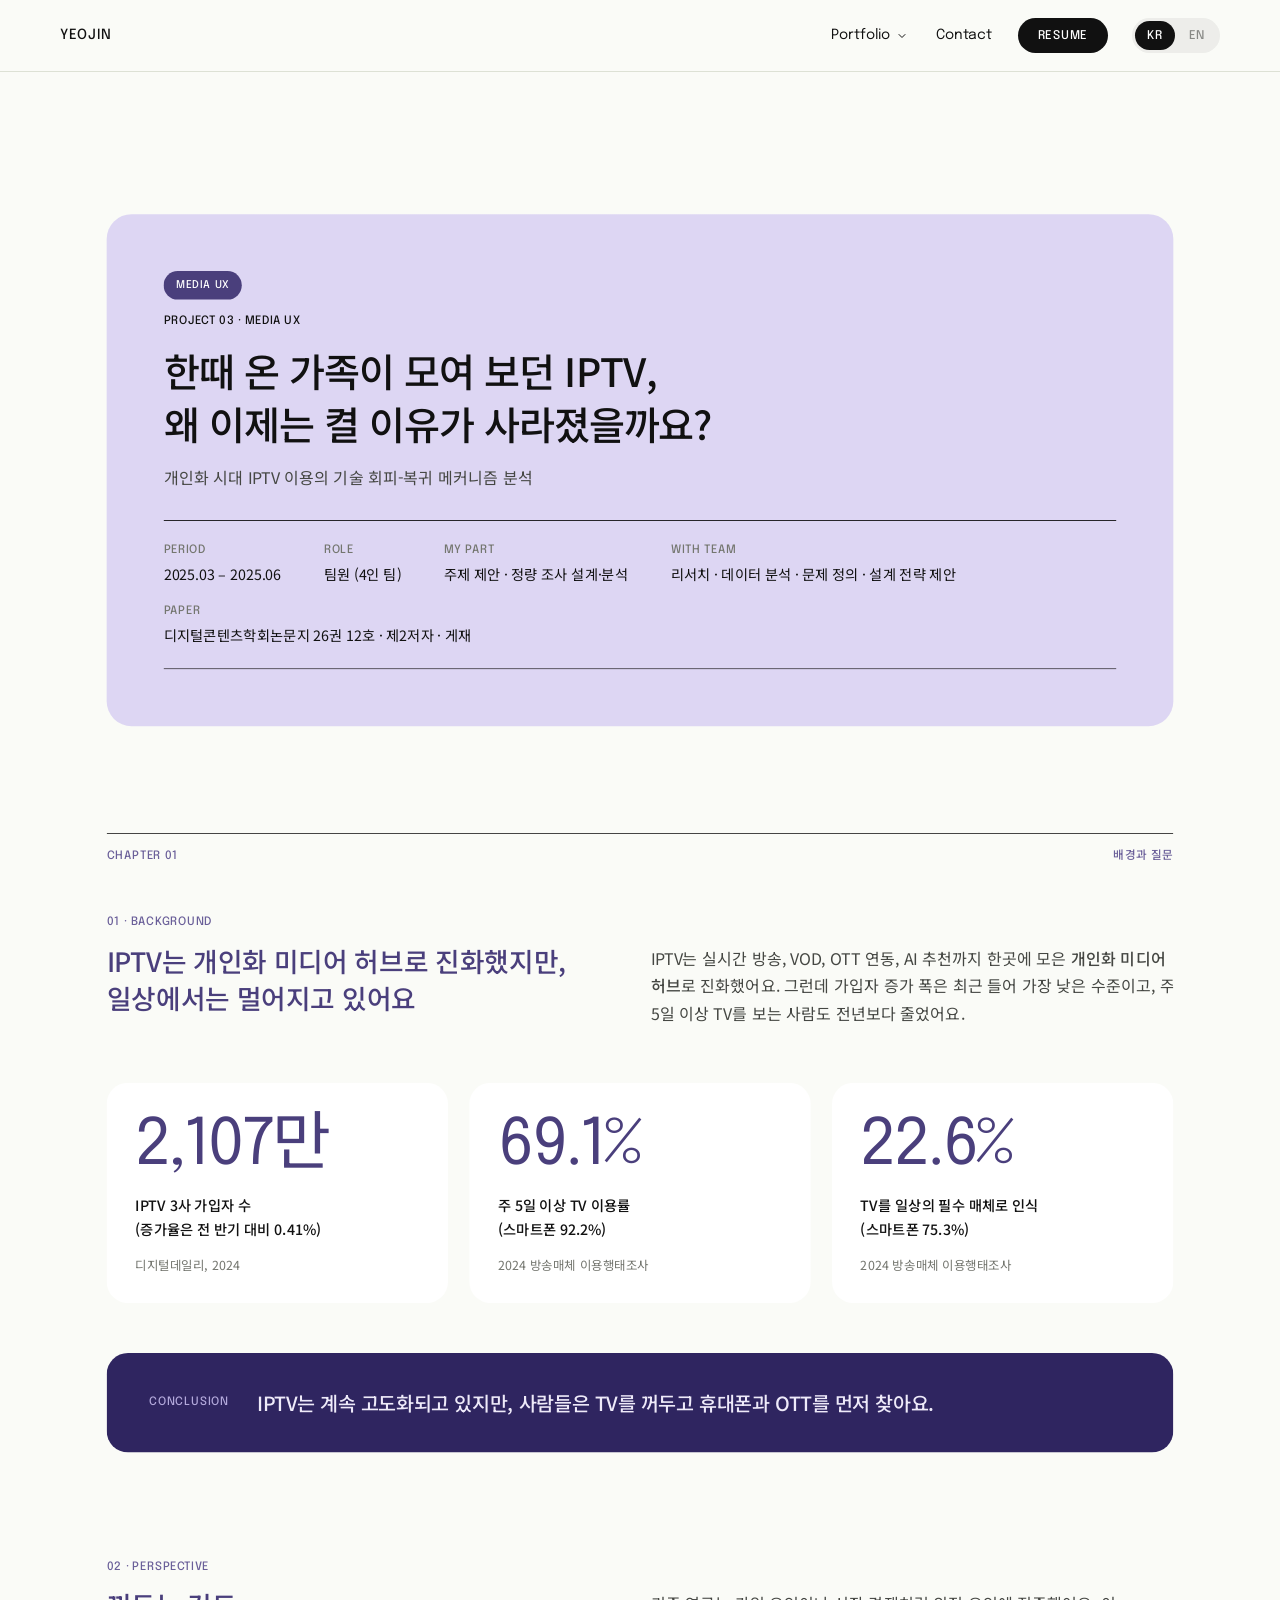
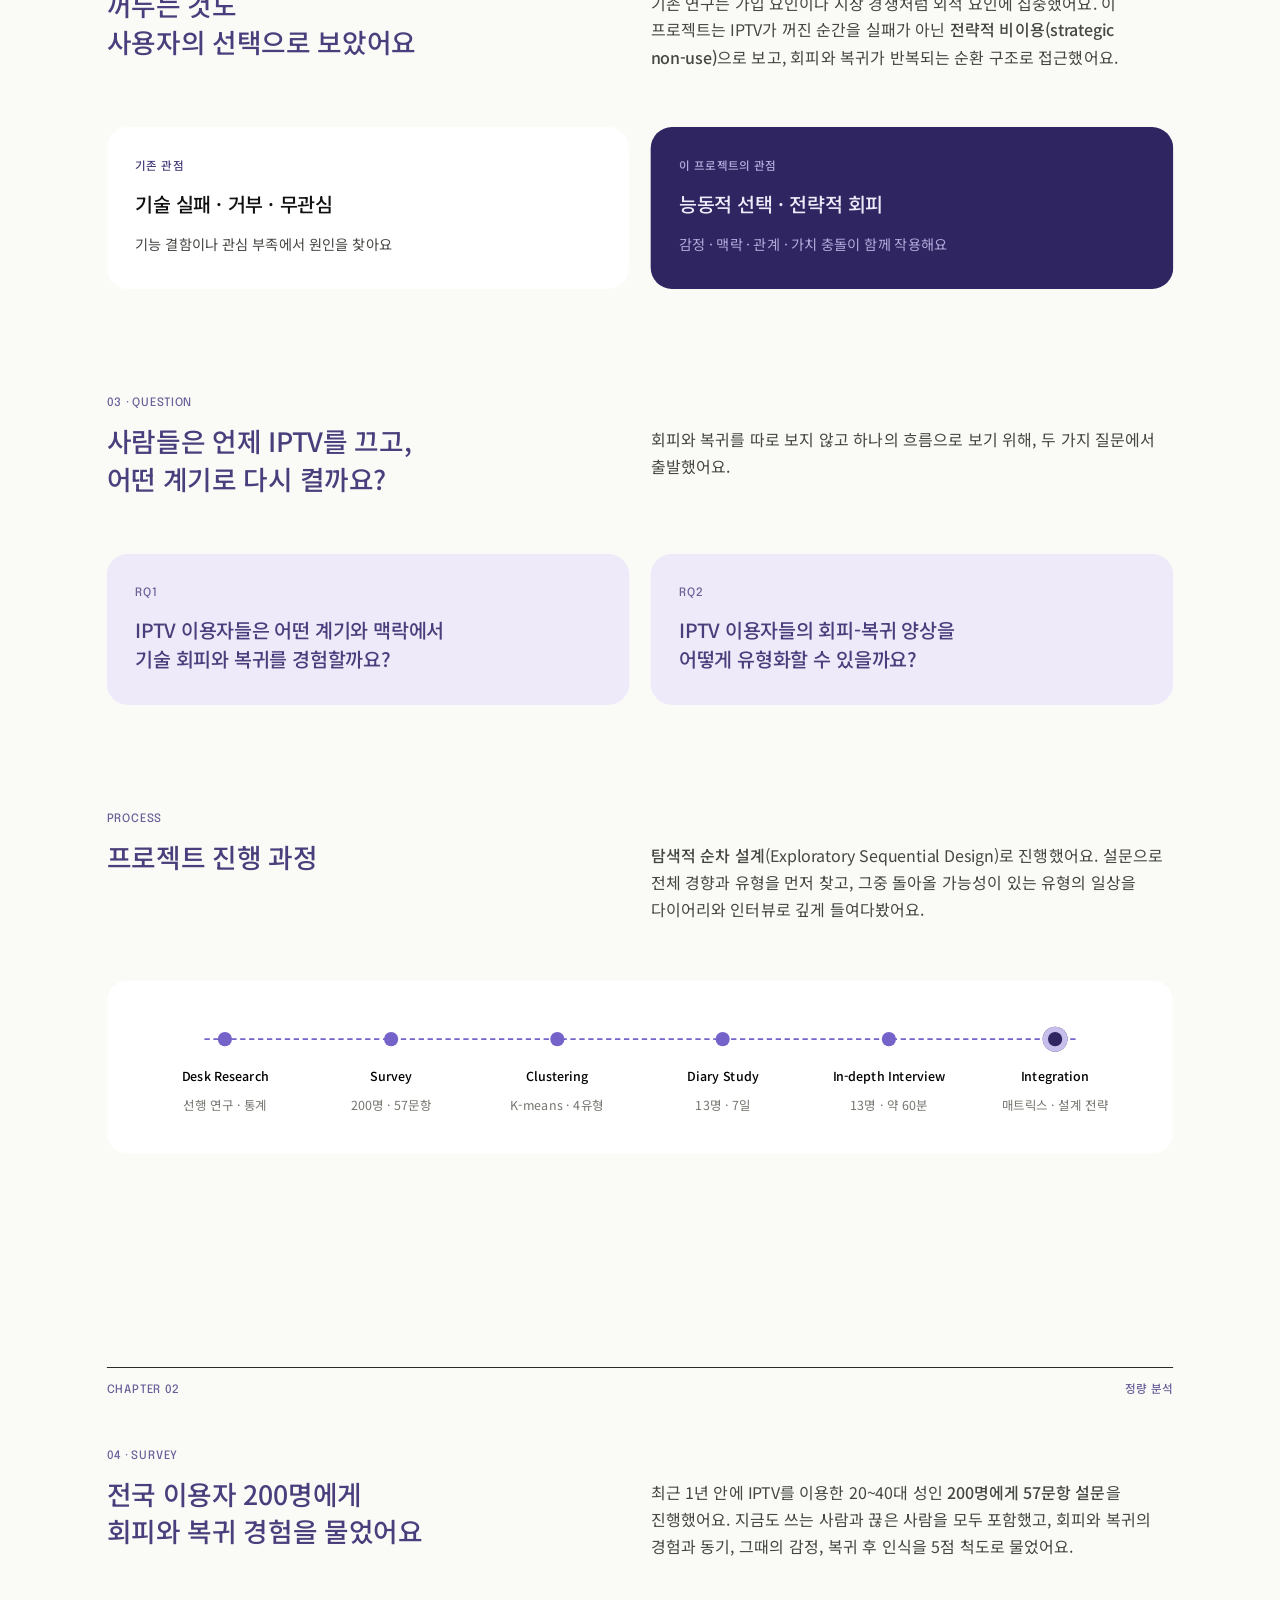
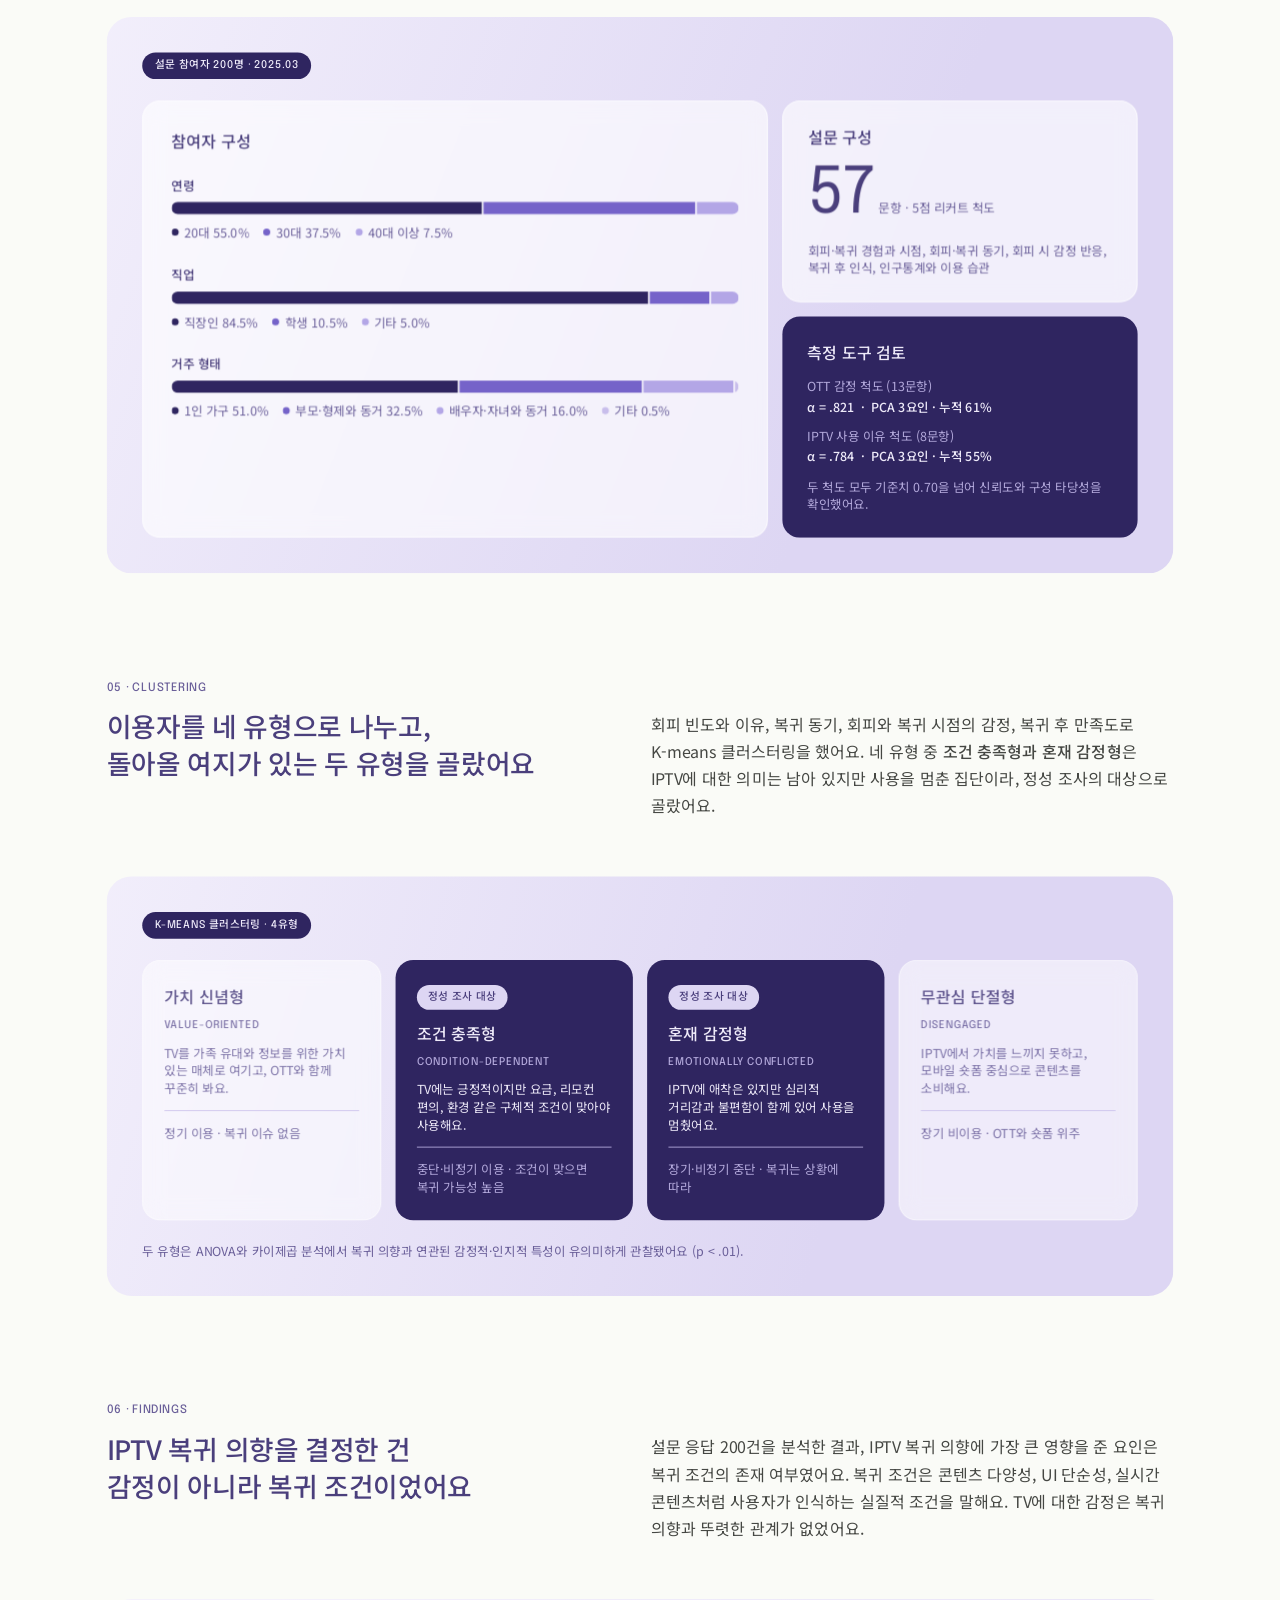
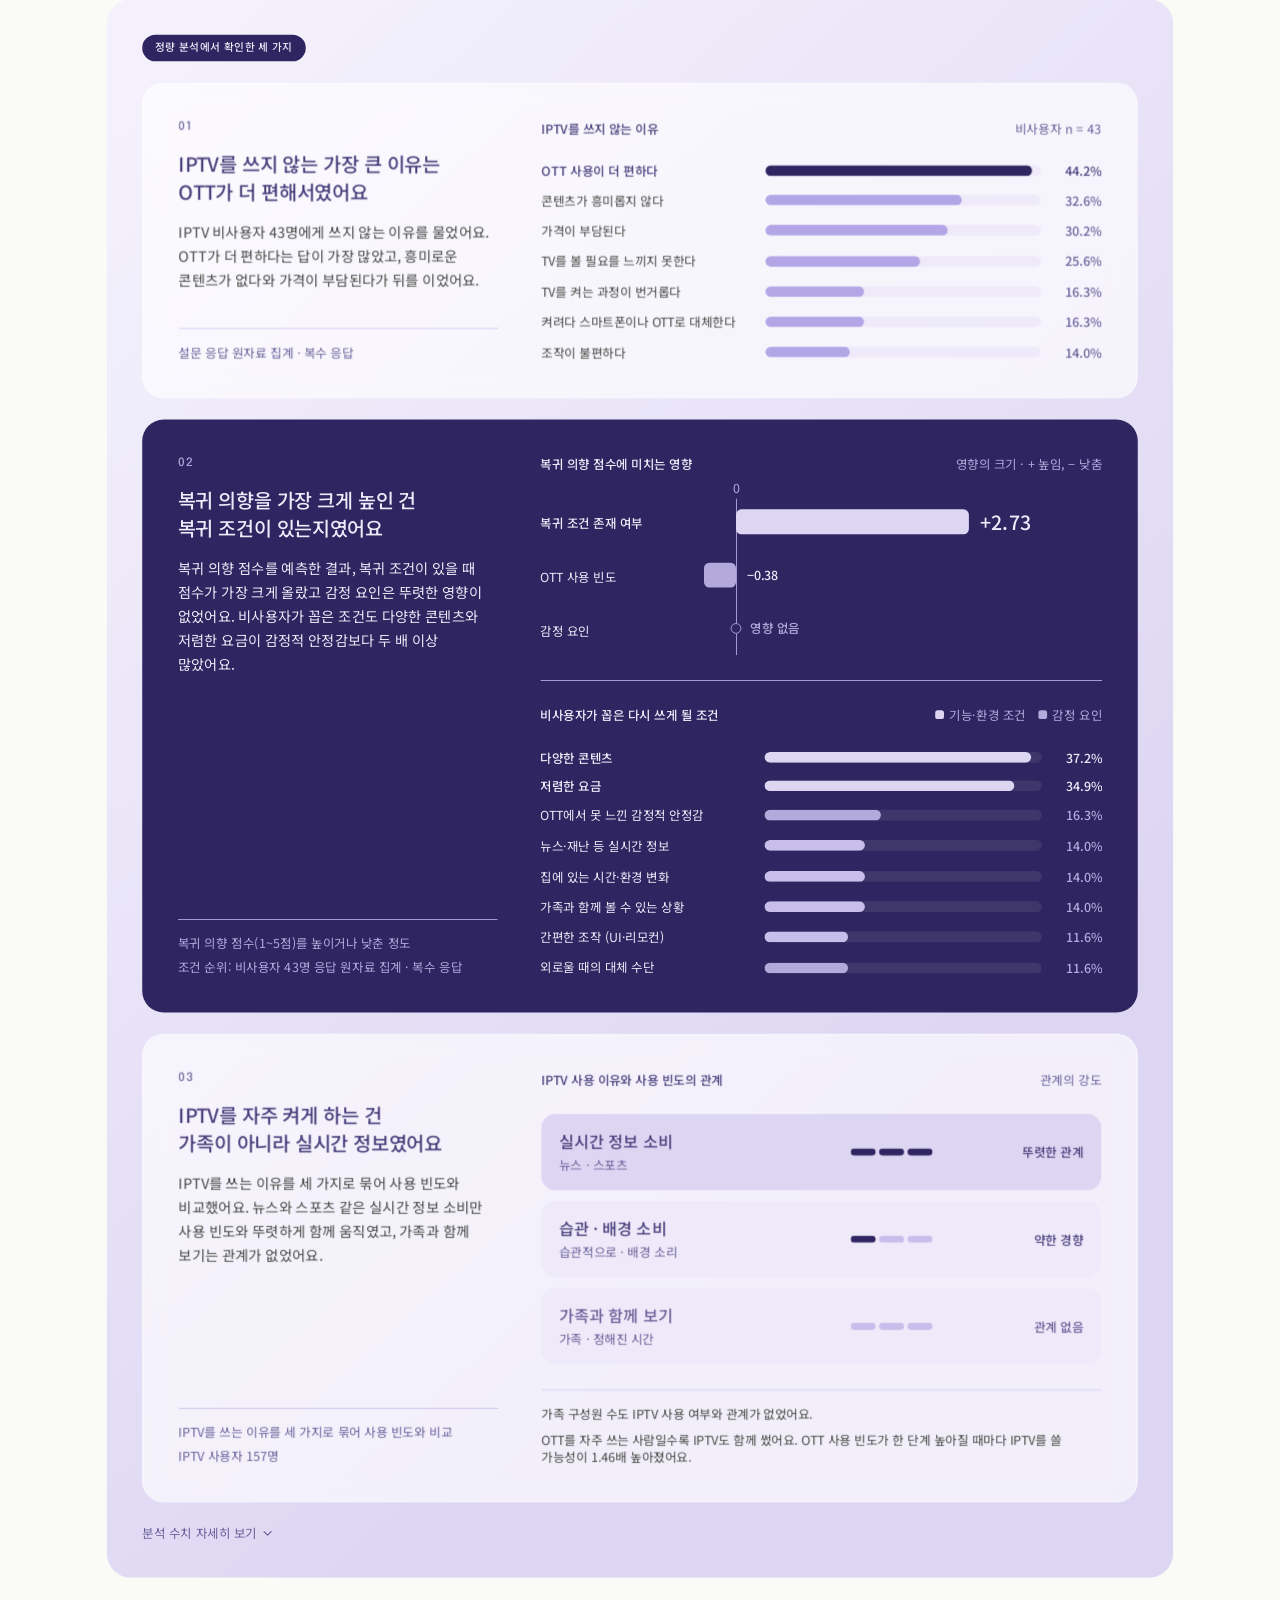
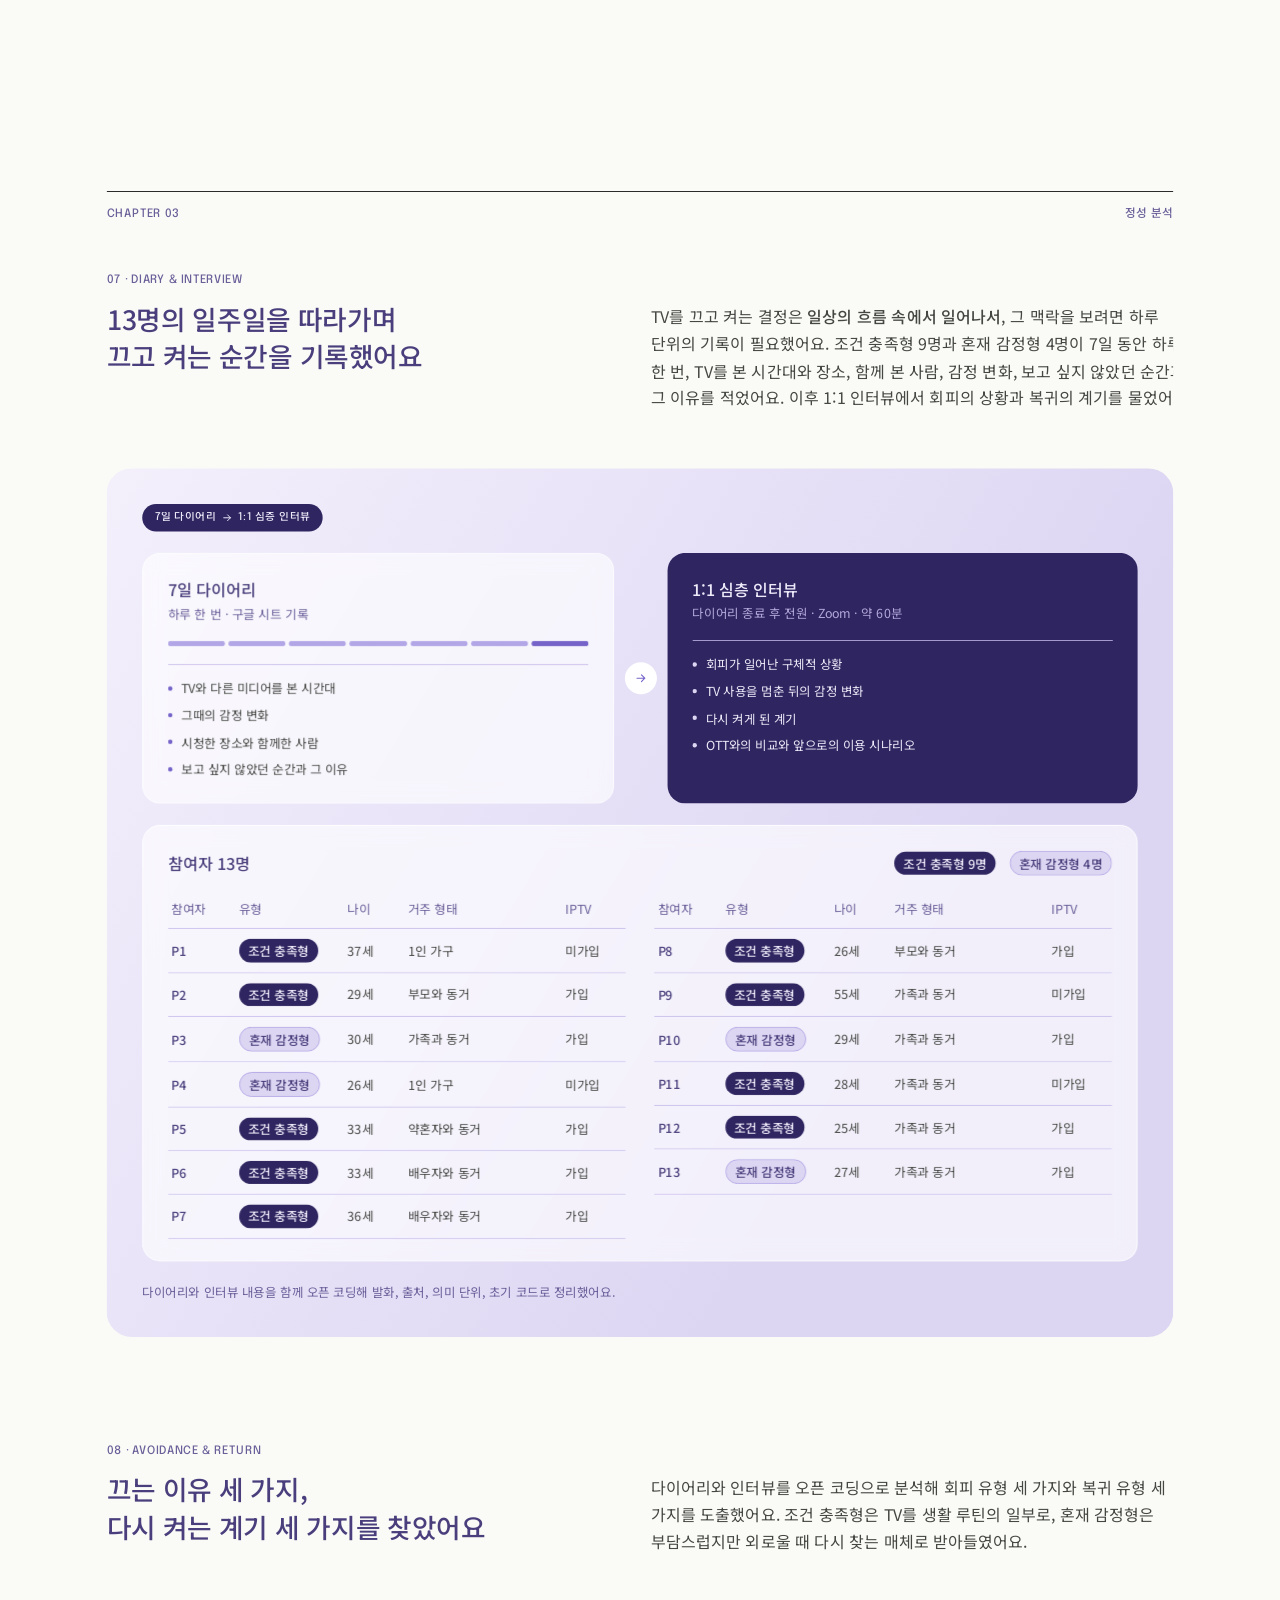
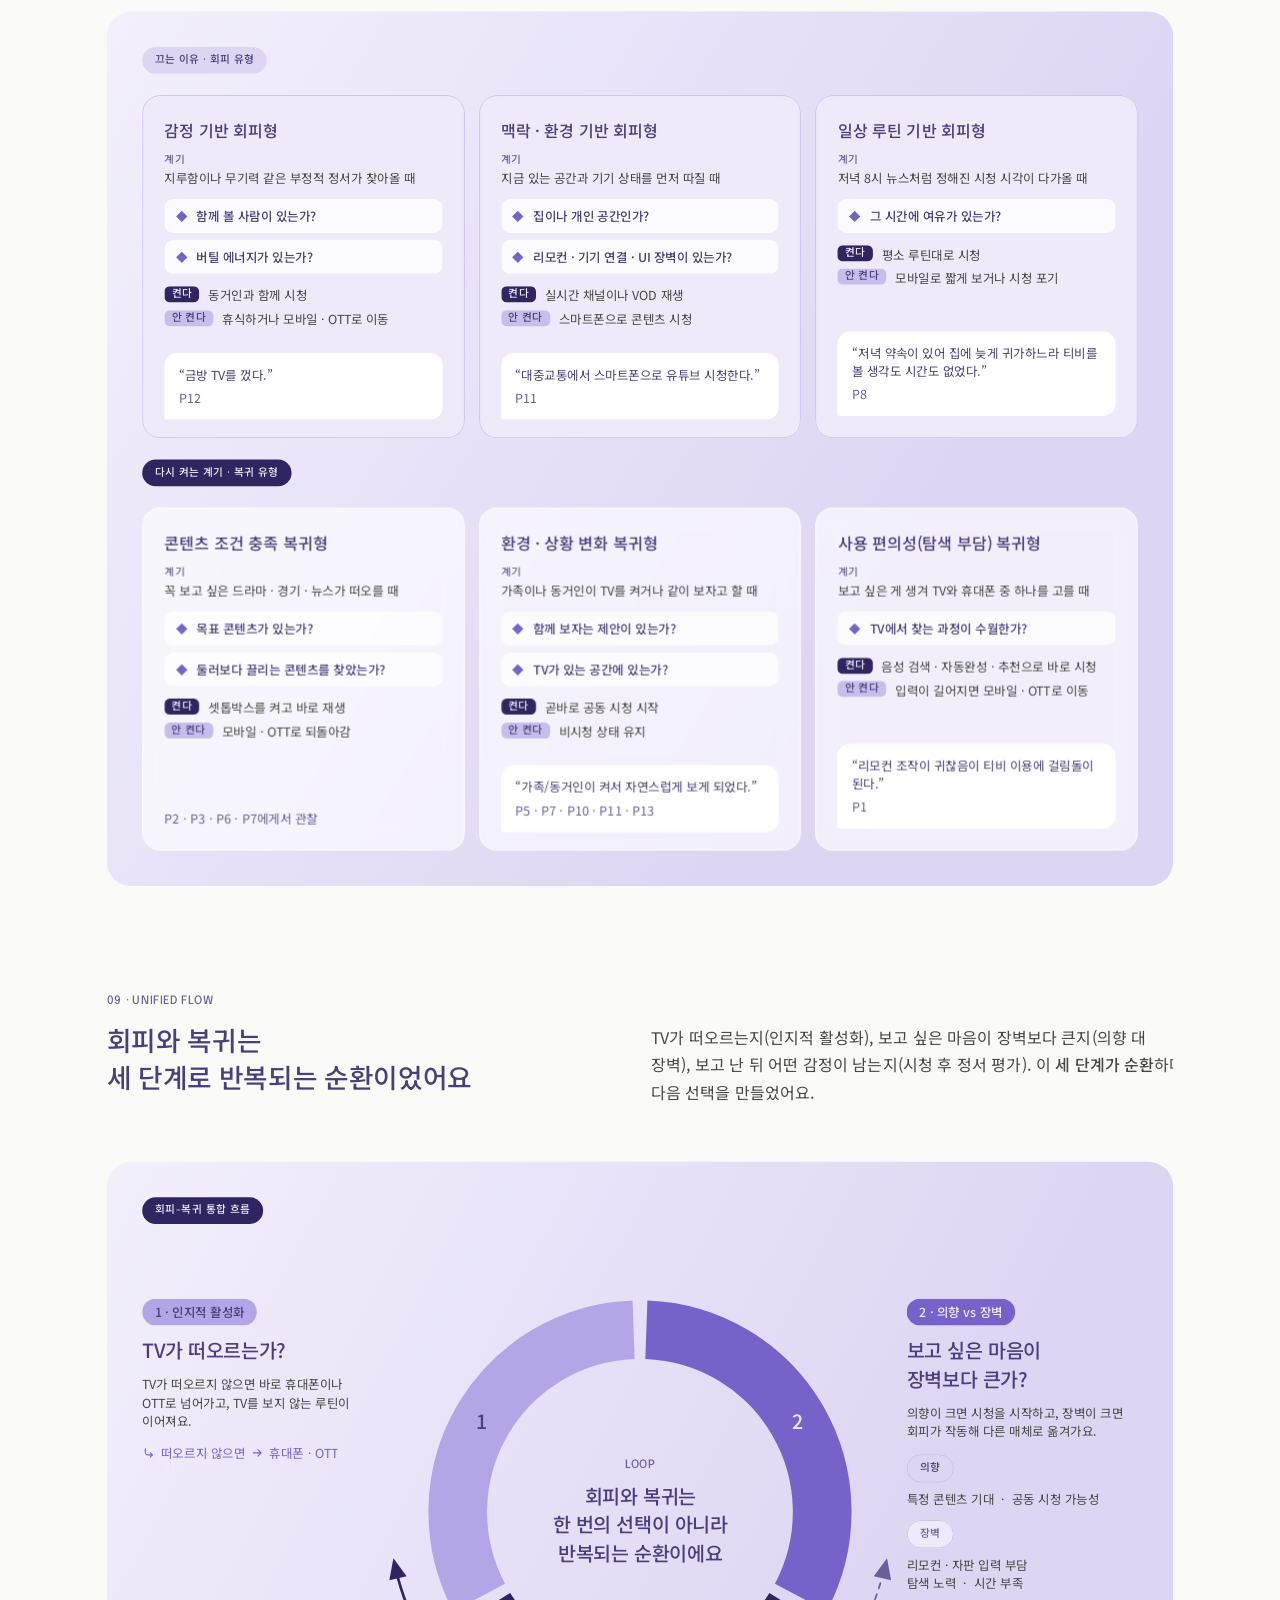
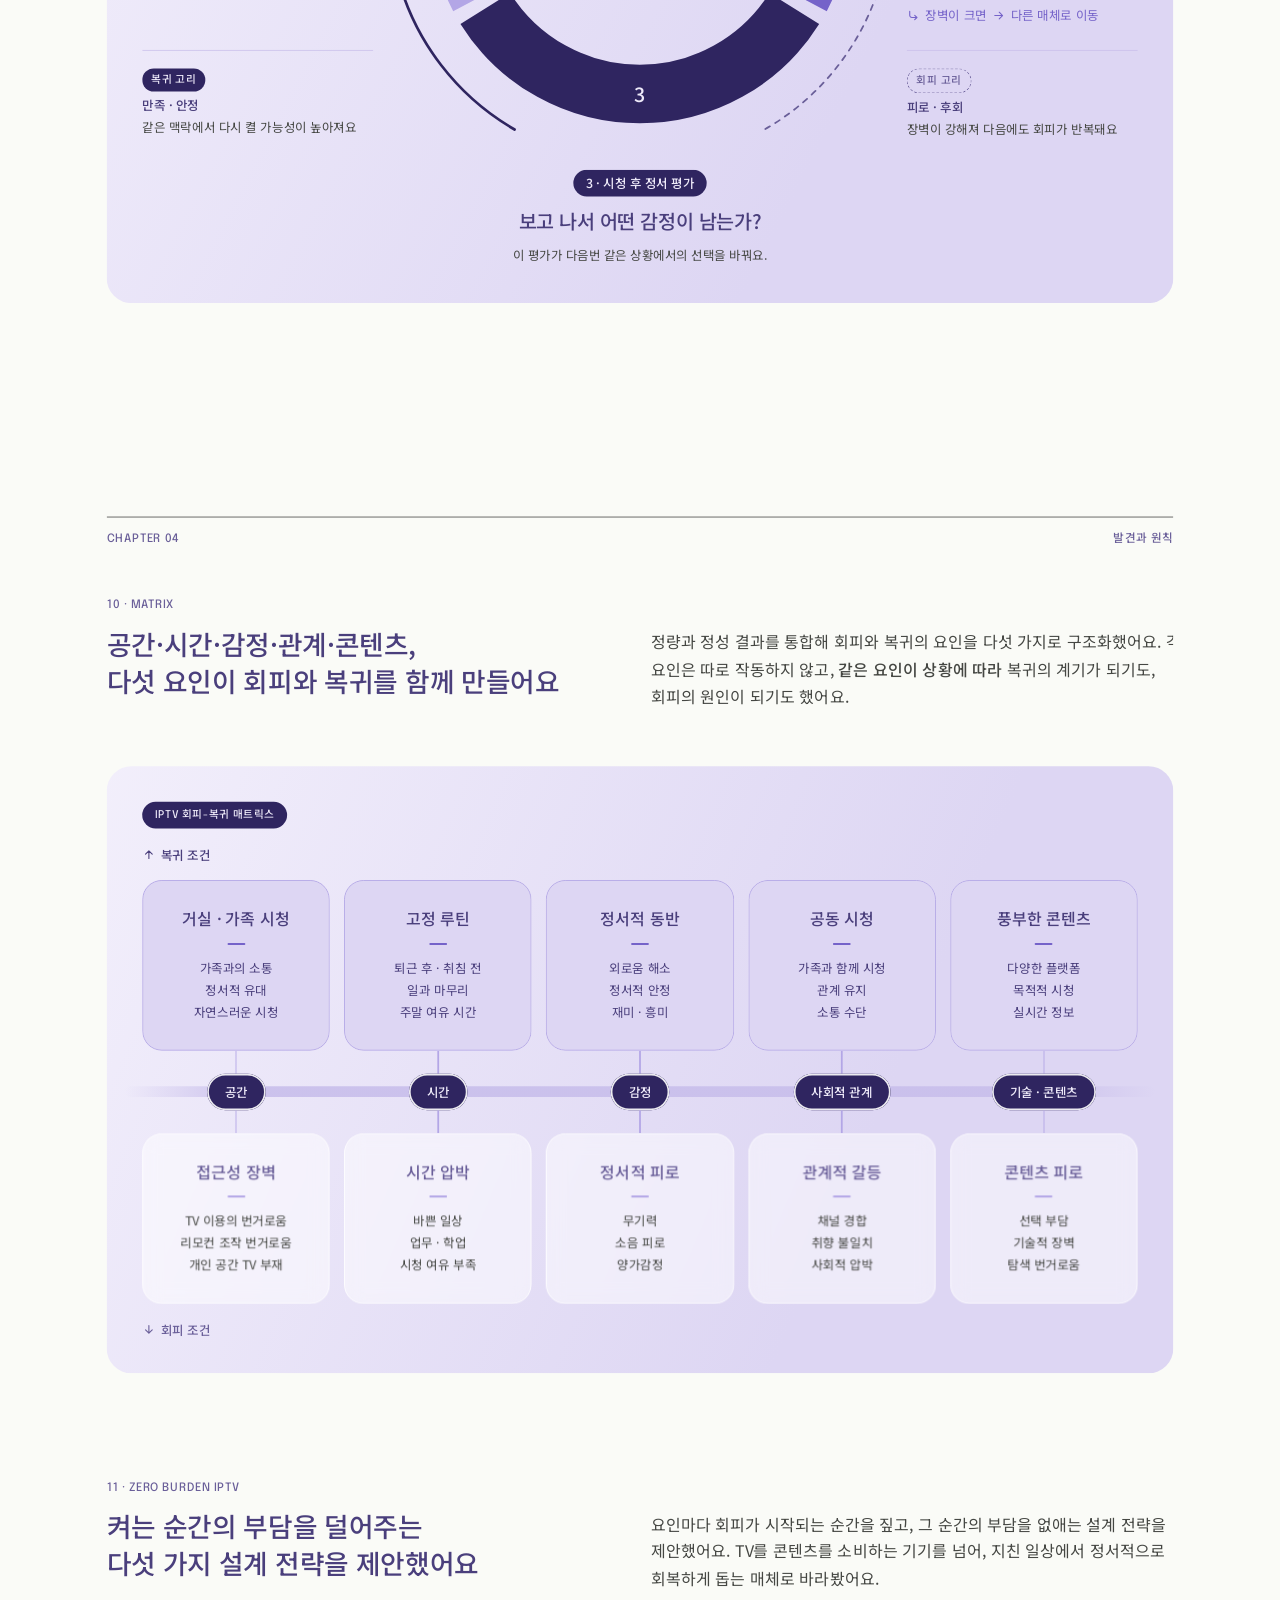
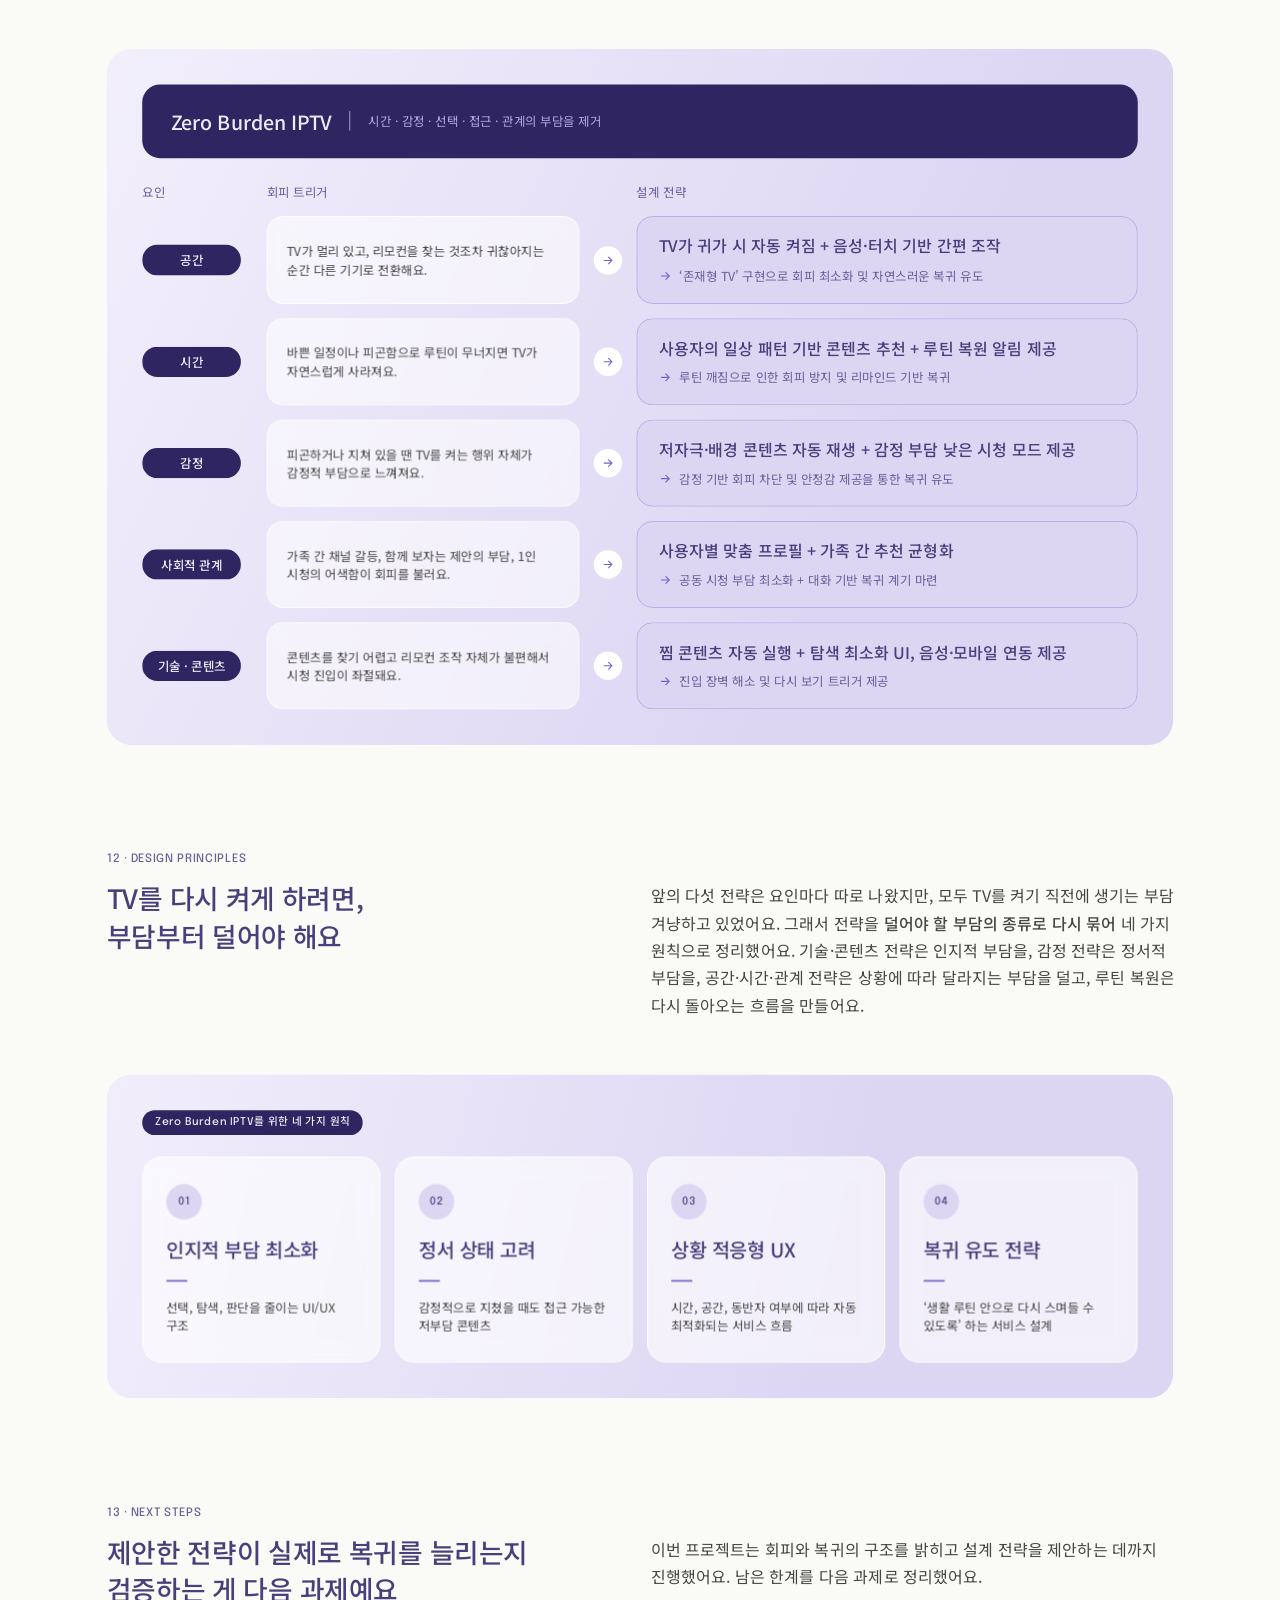
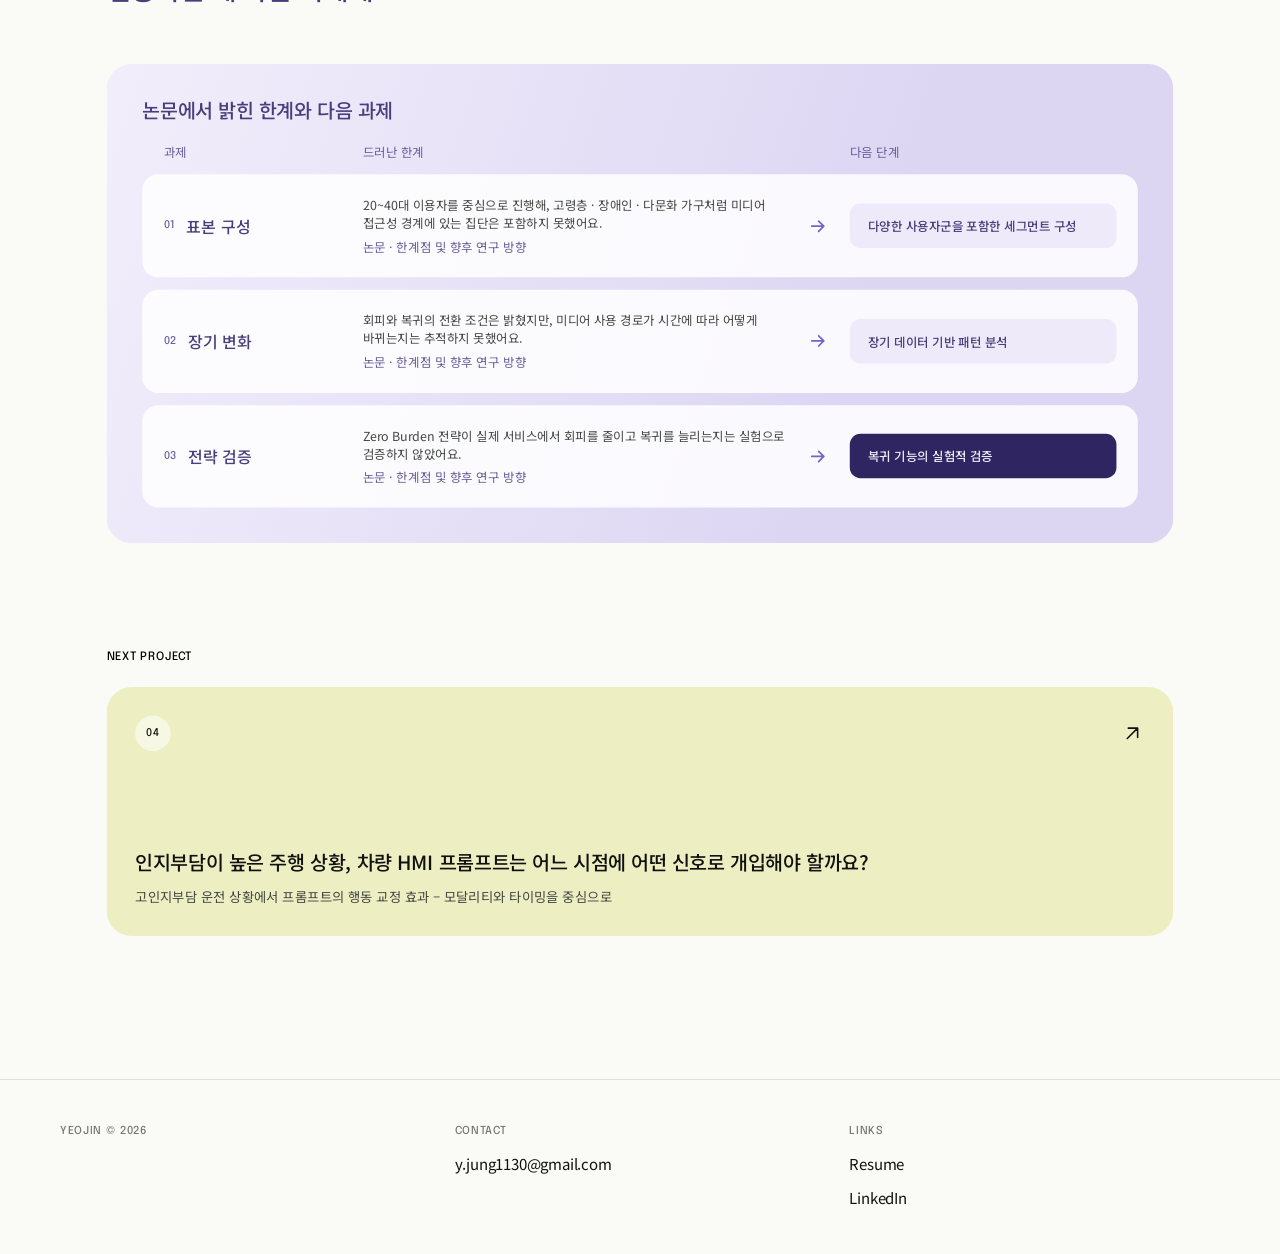
==== commit d967f64a: "Add files via upload" ====
--- a/iptv.html
+++ b/iptv.html
@@ -67,7 +67,7 @@
 </header>
 
 <main>
-<div class="pg-fit"><div class="pg-stage"><div class="i9b" data-n="case-study"><div class="ib" data-n="project-cover"><div class="i5"><div class="i1"><p class="i0 lt">Media UX</p></div><p class="i2">PROJECT 03 · MEDIA UX</p><p class="i3 nw">한때 온 가족이 모여 보던 IPTV,<br>왜 이제는 켤 이유가 사라졌을까요?</p><p class="i4 nw">개인화 시대 IPTV 이용의 기술 회피-복귀 메커니즘 분석</p></div><div class="ia" style="padding:25px 0px 25px 0px"><div class="i8"><p class="i6">PERIOD</p><p class="i7">2025.03 &#x2013; 2025.06</p></div><div class="i8"><p class="i6">ROLE</p><p class="i7">팀원 (4인 팀)</p></div><div class="i8"><p class="i6">MY PART</p><p class="i7">주제 제안 · 정량 조사 설계·분석</p></div><div class="i8"><p class="i6">WITH TEAM</p><p class="i7">리서치 · 데이터 분석 · 문제 정의 · 설계 전략 제안</p></div><div class="i8"><p class="i6">PAPER</p><p class="i7">디지털콘텐츠학회논문지 26권 12호 · 제2저자 · 게재</p></div><b class="i9"></b></div></div><div class="i1g" data-n="ch01-배경과 질문"><div class="ie" style="padding:17px 0px 0px 0px"><p class="ic">Chapter 01</p><p class="ic">배경과 질문</p><b class="id"></b></div><div class="it"><div class="ik"><div class="ig"><p class="ic">01 · Background</p><p class="if nw">IPTV는 개인화 미디어 허브로 진화했지만,<br>일상에서는 멀어지고 있어요</p></div><div class="ij"><p class="ii nw">IPTV는 실시간 방송, VOD, OTT 연동, AI 추천까지 한곳에 모은 <span class="ih">개인화 미디어<br>허브</span>로 진화했어요. 그런데 가입자 증가 폭은 최근 들어 가장 낮은 수준이고, 주<br>5일 이상 TV를 보는 사람도 전년보다 줄었어요.</p></div></div><div class="ip"><div class="io"><p class="il">2,107만</p><p class="im nw">IPTV 3사 가입자 수<br>(증가율은 전 반기 대비 0.41%)</p><p class="in nw">디지털데일리, 2024</p></div><div class="io"><p class="il">69.1%</p><p class="im nw">주 5일 이상 TV 이용률<br>(스마트폰 92.2%)</p><p class="in nw">2024 방송매체 이용행태조사</p></div><div class="io"><p class="il">22.6%</p><p class="im nw">TV를 일상의 필수 매체로 인식<br>(스마트폰 75.3%)</p><p class="in nw">2024 방송매체 이용행태조사</p></div></div><div class="is"><p class="iq">Conclusion</p><p class="ir nw">IPTV는 계속 고도화되고 있지만, 사람들은 TV를 꺼두고 휴대폰과 OTT를 먼저 찾아요.</p></div></div><div class="i11"><div class="ik"><div class="ig"><p class="ic">02 · Perspective</p><p class="if nw">꺼두는 것도<br>사용자의 선택으로 보았어요</p></div><div class="ij"><p class="ii nw">기존 연구는 가입 요인이나 시장 경쟁처럼 외적 요인에 집중했어요. 이<br>프로젝트는 IPTV가 꺼진 순간을 실패가 아닌 <span class="ih">전략적 비이용(strategic<br>non-use)</span>으로 보고, 회피와 복귀가 반복되는 순환 구조로 접근했어요.</p></div></div><div class="ip"><div class="ix"><p class="iu">기존 관점</p><p class="iv">기술 실패 · 거부 · 무관심</p><p class="iw nw">기능 결함이나 관심 부족에서 원인을 찾아요</p></div><div class="i10"><p class="iq">이 프로젝트의 관점</p><p class="iy">능동적 선택 · 전략적 회피</p><p class="iz nw">감정 · 맥락 · 관계 · 가치 충돌이 함께 작용해요</p></div></div></div><div class="i11"><div class="ik"><div class="ig"><p class="ic">03 · Question</p><p class="if nw">사람들은 언제 IPTV를 끄고,<br>어떤 계기로 다시 켤까요?</p></div><div class="ij"><p class="ii nw">회피와 복귀를 따로 보지 않고 하나의 흐름으로 보기 위해, 두 가지 질문에서<br>출발했어요.</p></div></div><div class="ip"><div class="i14"><p class="i12">RQ1</p><p class="i13">IPTV 이용자들은 어떤 계기와 맥락에서<br>기술 회피와 복귀를 경험할까요?</p></div><div class="i14"><p class="i12">RQ2</p><p class="i13">IPTV 이용자들의 회피-복귀 양상을<br>어떻게 유형화할 수 있을까요?</p></div></div></div><div class="i11"><div class="ik"><div class="ig"><p class="ic">Process</p><p class="if nw">프로젝트 진행 과정</p></div><div class="ij"><p class="ii nw"><span class="ih">탐색적 순차 설계</span>(Exploratory Sequential Design)로 진행했어요. 설문으로<br>전체 경향과 유형을 먼저 찾고, 그중 돌아올 가능성이 있는 유형의 일상을<br>다이어리와 인터뷰로 깊게 들여다봤어요.</p></div></div><div class="i1f"><div class="i15"><b class="i16"></b></div><div class="i1e"><div class="i1b"><div class="i18"><div class="i17"></div></div><p class="i19 nw">Desk Research</p><p class="i1a nw">선행 연구 · 통계</p></div><div class="i1b"><div class="i18"><div class="i17"></div></div><p class="i19 nw">Survey</p><p class="i1a nw">200명 · 57문항</p></div><div class="i1b"><div class="i18"><div class="i17"></div></div><p class="i19 nw">Clustering</p><p class="i1a nw">K-means · 4유형</p></div><div class="i1b"><div class="i18"><div class="i17"></div></div><p class="i19 nw">Diary Study</p><p class="i1a nw">13명 · 7일</p></div><div class="i1b"><div class="i18"><div class="i17"></div></div><p class="i19 nw">In-depth Interview</p><p class="i1a nw">13명 · 약 60분</p></div><div class="i1b"><div class="i18"><div class="i1d"><b class="i1c"></b></div></div><p class="i19 nw">Integration</p><p class="i1a nw">매트릭스 · 설계 전략</p></div></div></div></div></div><div class="i1g" data-n="ch02-정량 분석"><div class="ie" style="padding:17px 0px 0px 0px"><p class="ic">Chapter 02</p><p class="ic">정량 분석</p><b class="id"></b></div><div class="it"><div class="ik"><div class="ig"><p class="ic">04 · Survey</p><p class="if nw">전국 이용자 200명에게<br>회피와 복귀 경험을 물었어요</p></div><div class="ij"><p class="ii nw">최근 1년 안에 IPTV를 이용한 20~40대 성인 <span class="ih">200명에게 57문항 설문</span>을<br>진행했어요. 지금도 쓰는 사람과 끊은 사람을 모두 포함했고, 회피와 복귀의<br>경험과 동기, 그때의 감정, 복귀 후 인식을 5점 척도로 물었어요.</p></div></div><div class="i2g"><div class="i1i"><p class="i1h lt">설문 참여자 200명 · 2025.03</p></div><div class="i2f"><div class="i24" style="padding:33px 33px 33px 33px"><p class="i1j">참여자 구성</p><div class="i1v"><p class="i1k">연령</p><div class="i1o"><div class="i1l"></div><div class="i1m"></div><div class="i1n"></div></div><div class="i1u"><div class="i1r"><div class="i1p"></div><p class="i1q">20대 55.0%</p></div><div class="i1r"><div class="i1s"></div><p class="i1q">30대 37.5%</p></div><div class="i1r"><div class="i1t"></div><p class="i1q">40대 이상 7.5%</p></div></div></div><div class="i1v"><p class="i1k">직업</p><div class="i1o"><div class="i1w"></div><div class="i1x"></div><div class="i1n"></div></div><div class="i1u"><div class="i1r"><div class="i1p"></div><p class="i1q">직장인 84.5%</p></div><div class="i1r"><div class="i1s"></div><p class="i1q">학생 10.5%</p></div><div class="i1r"><div class="i1t"></div><p class="i1q">기타 5.0%</p></div></div></div><div class="i1v"><p class="i1k">거주 형태</p><div class="i1o"><div class="i1y"></div><div class="i1z"></div><div class="i20"></div><div class="i21"></div></div><div class="i1u"><div class="i1r"><div class="i1p"></div><p class="i1q">1인 가구 51.0%</p></div><div class="i1r"><div class="i1s"></div><p class="i1q">부모·형제와 동거 32.5%</p></div><div class="i1r"><div class="i1t"></div><p class="i1q">배우자·자녀와 동거 16.0%</p></div><div class="i1r"><div class="i22"></div><p class="i1q">기타 0.5%</p></div></div></div><b class="i23"></b></div><div class="i2e"><div class="i27" style="padding:29px 29px 29px 29px"><p class="i1j">설문 구성</p><div class="i25"><p class="il">57</p><p class="i1q">문항 · 5점 리커트 척도</p></div><p class="i26 nw">회피·복귀 경험과 시점, 회피·복귀 동기, 회피 시 감정 반응,<br>복귀 후 인식, 인구통계와 이용 습관</p><b class="i23"></b></div><div class="i2d"><p class="i28">측정 도구 검토</p><div class="i2b"><p class="i29">OTT 감정 척도 (13문항)</p><p class="i2a">&#x3b1; = .821  ·  PCA 3요인 · 누적 61%</p></div><div class="i2b"><p class="i29">IPTV 사용 이유 척도 (8문항)</p><p class="i2a">&#x3b1; = .784  ·  PCA 3요인 · 누적 55%</p></div><p class="i2c nw">두 척도 모두 기준치 0.70을 넘어 신뢰도와 구성 타당성을<br>확인했어요.</p></div></div></div></div></div><div class="i11"><div class="ik"><div class="ig"><p class="ic">05 · Clustering</p><p class="if nw">이용자를 네 유형으로 나누고,<br>돌아올 여지가 있는 두 유형을 골랐어요</p></div><div class="ij"><p class="ii nw">회피 빈도와 이유, 복귀 동기, 회피와 복귀 시점의 감정, 복귀 후 만족도로<br>K-means 클러스터링을 했어요. 네 유형 중 <span class="ih">조건 충족형과 혼재 감정형</span>은<br>IPTV에 대한 의미는 남아 있지만 사용을 멈춘 집단이라, 정성 조사의 대상으로<br>골랐어요.</p></div></div><div class="i2r"><div class="i1i"><p class="i1h lt">K-means 클러스터링 · 4유형</p></div><div class="i2f"><div class="i2j" style="padding:29px 25px 29px 25px"><p class="i1j">가치 신념형</p><p class="i2h lt">Value-Oriented</p><p class="i26 nw">TV를 가족 유대와 정보를 위한 가치<br>있는 매체로 여기고, OTT와 함께<br>꾸준히 봐요.</p><div class="i2i"></div><p class="i26 nw">정기 이용 · 복귀 이슈 없음</p><b class="i23"></b></div><div class="i2p"><div class="i2l"><p class="i2k lt">정성 조사 대상</p></div><p class="i28">조건 충족형</p><p class="i2m lt">Condition-Dependent</p><p class="i2n nw">TV에는 긍정적이지만 요금, 리모컨<br>편의, 환경 같은 구체적 조건이 맞아야<br>사용해요.</p><div class="i2o"></div><p class="i2c nw">중단·비정기 이용 · 조건이 맞으면<br>복귀 가능성 높음</p></div><div class="i2p"><div class="i2l"><p class="i2k lt">정성 조사 대상</p></div><p class="i28">혼재 감정형</p><p class="i2m lt">Emotionally Conflicted</p><p class="i2n nw">IPTV에 애착은 있지만 심리적<br>거리감과 불편함이 함께 있어 사용을<br>멈췄어요.</p><div class="i2o"></div><p class="i2c nw">장기·비정기 중단 · 복귀는 상황에<br>따라</p></div><div class="i2j" style="padding:29px 25px 29px 25px"><p class="i1j">무관심 단절형</p><p class="i2h lt">Disengaged</p><p class="i26 nw">IPTV에서 가치를 느끼지 못하고,<br>모바일 숏폼 중심으로 콘텐츠를<br>소비해요.</p><div class="i2i"></div><p class="i26 nw">장기 비이용 · OTT와 숏폼 위주</p><b class="i23"></b></div></div><p class="i2q nw">두 유형은 ANOVA와 카이제곱 분석에서 복귀 의향과 연관된 감정적·인지적 특성이 유의미하게 관찰됐어요 (p &lt; .01).</p></div></div><div class="i11"><div class="ik"><div class="ig"><p class="ic">06 · Findings</p><p class="if nw">IPTV 복귀 의향을 결정한 건<br>감정이 아니라 복귀 조건이었어요</p></div><div class="ij"><p class="ii nw">설문 응답 200건을 분석한 결과, IPTV 복귀 의향에 가장 큰 영향을 준 요인은<br>복귀 조건의 존재 여부였어요. 복귀 조건은 콘텐츠 다양성, UI 단순성, 실시간<br>콘텐츠처럼 사용자가 인식하는 실질적 조건을 말해요. TV에 대한 감정은 복귀<br>의향과 뚜렷한 관계가 없었어요.</p></div></div><div class="i4s"><div class="i1i"><p class="i1h lt">정량 분석에서 확인한 세 가지</p></div><div class="i3e" style="padding:41px 41px 41px 41px"><div class="i2w"><p class="i12">01</p><p class="i2s nw">IPTV를 쓰지 않는 가장 큰 이유는<br>OTT가 더 편해서였어요</p><p class="iw nw">IPTV 비사용자 43명에게 쓰지 않는 이유를 물었어요.<br>OTT가 더 편하다는 답이 가장 많았고, 흥미로운<br>콘텐츠가 없다와 가격이 부담된다가 뒤를 이었어요.</p><div class="i2t"></div><div class="i2v" style="padding:17px 0px 0px 0px"><p class="i2q nw">설문 응답 원자료 집계 · 복수 응답</p><b class="i2u"></b></div></div><div class="i3c"><div class="i2y"><p class="i1k">IPTV를 쓰지 않는 이유</p><p class="i2x">비사용자 n = 43</p></div><div class="i3b"><div class="i33"><p class="i2z nw">OTT 사용이 더 편하다</p><div class="i31"><div class="i30"></div></div><p class="i32 nw">44.2%</p></div><div class="i33"><p class="i34 nw">콘텐츠가 흥미롭지 않다</p><div class="i31"><div class="i35"></div></div><p class="i36 nw">32.6%</p></div><div class="i33"><p class="i34 nw">가격이 부담된다</p><div class="i31"><div class="i37"></div></div><p class="i36 nw">30.2%</p></div><div class="i33"><p class="i34 nw">TV를 볼 필요를 느끼지 못한다</p><div class="i31"><div class="i38"></div></div><p class="i36 nw">25.6%</p></div><div class="i33"><p class="i34 nw">TV를 켜는 과정이 번거롭다</p><div class="i31"><div class="i39"></div></div><p class="i36 nw">16.3%</p></div><div class="i33"><p class="i34 nw">켜려다 스마트폰이나 OTT로 대체한다</p><div class="i31"><div class="i39"></div></div><p class="i36 nw">16.3%</p></div><div class="i33"><p class="i34 nw">조작이 불편하다</p><div class="i31"><div class="i3a"></div></div><p class="i36 nw">14.0%</p></div></div></div><b class="i3d"></b></div><div class="i4b"><div class="i2w"><p class="iq">02</p><p class="i3f nw">복귀 의향을 가장 크게 높인 건<br>복귀 조건이 있는지였어요</p><p class="i3g nw">복귀 의향 점수를 예측한 결과, 복귀 조건이 있을 때<br>점수가 가장 크게 올랐고 감정 요인은 뚜렷한 영향이<br>없었어요. 비사용자가 꼽은 조건도 다양한 콘텐츠와<br>저렴한 요금이 감정적 안정감보다 두 배 이상<br>많았어요.</p><div class="i2t"></div><div class="i2v" style="padding:17px 0px 0px 0px"><p class="i3h nw">복귀 의향 점수(1~5점)를 높이거나 낮춘 정도</p><p class="i3h nw">조건 순위: 비사용자 43명 응답 원자료 집계 · 복수 응답</p><b class="i3i"></b></div></div><div class="i3c"><div class="i2y"><p class="i2a">복귀 의향 점수에 미치는 영향</p><p class="i3j">영향의 크기 · + 높임, &#x2212; 낮춤</p></div><div class="i3w"><div class="i3k"></div><p class="i3l">0</p><p class="i3m">복귀 조건 존재 여부</p><div class="i3n"></div><p class="i3o">+2.73</p><p class="i3p">OTT 사용 빈도</p><div class="i3q"></div><p class="i3r">&#x2212;0.38</p><p class="i3s">감정 요인</p><div class="i3u"><b class="i3t"></b></div><p class="i3v">영향 없음</p></div><div class="i2o"></div><div class="i2y"><p class="i2a">비사용자가 꼽은 다시 쓰게 될 조건</p><div class="i3z"><div class="i1r"><div class="i3x"></div><p class="i3j">기능·환경 조건</p></div><div class="i1r"><div class="i3y"></div><p class="i3j">감정 요인</p></div></div></div><div class="i3b"><div class="i33"><p class="i40 nw">다양한 콘텐츠</p><div class="i42"><div class="i41"></div></div><p class="i43 nw">37.2%</p></div><div class="i33"><p class="i40 nw">저렴한 요금</p><div class="i42"><div class="i44"></div></div><p class="i43 nw">34.9%</p></div><div class="i33"><p class="i45 nw">OTT에서 못 느낀 감정적 안정감</p><div class="i42"><div class="i46"></div></div><p class="i47 nw">16.3%</p></div><div class="i33"><p class="i45 nw">뉴스·재난 등 실시간 정보</p><div class="i42"><div class="i48"></div></div><p class="i47 nw">14.0%</p></div><div class="i33"><p class="i45 nw">집에 있는 시간·환경 변화</p><div class="i42"><div class="i48"></div></div><p class="i47 nw">14.0%</p></div><div class="i33"><p class="i45 nw">가족과 함께 볼 수 있는 상황</p><div class="i42"><div class="i48"></div></div><p class="i47 nw">14.0%</p></div><div class="i33"><p class="i45 nw">간편한 조작 (UI·리모컨)</p><div class="i42"><div class="i49"></div></div><p class="i47 nw">11.6%</p></div><div class="i33"><p class="i45 nw">외로울 때의 대체 수단</p><div class="i42"><div class="i4a"></div></div><p class="i47 nw">11.6%</p></div></div></div></div><div class="i3e" style="padding:41px 41px 41px 41px"><div class="i2w"><p class="i12">03</p><p class="i2s nw">IPTV를 자주 켜게 하는 건<br>가족이 아니라 실시간 정보였어요</p><p class="iw nw">IPTV를 쓰는 이유를 세 가지로 묶어 사용 빈도와<br>비교했어요. 뉴스와 스포츠 같은 실시간 정보 소비만<br>사용 빈도와 뚜렷하게 함께 움직였고, 가족과 함께<br>보기는 관계가 없었어요.</p><div class="i2t"></div><div class="i2v" style="padding:17px 0px 0px 0px"><p class="i2q nw">IPTV를 쓰는 이유를 세 가지로 묶어 사용 빈도와 비교</p><p class="i2q nw">IPTV 사용자 157명</p><b class="i2u"></b></div></div><div class="i3c"><div class="i2y"><p class="i1k">IPTV 사용 이유와 사용 빈도의 관계</p><p class="i2x">관계의 강도</p></div><div class="i4m"><div class="i4h"><div class="i4c"><p class="i1j">실시간 정보 소비</p><p class="i2x">뉴스 · 스포츠</p></div><div class="i4e"><div class="i4d"></div><div class="i4d"></div><div class="i4d"></div></div><div class="i4g"><p class="i4f">뚜렷한 관계</p></div></div><div class="i4j"><div class="i4c"><p class="i1j">습관 · 배경 소비</p><p class="i2x">습관적으로 · 배경 소리</p></div><div class="i4e"><div class="i4d"></div><div class="i4i"></div><div class="i4i"></div></div><div class="i4g"><p class="i4f">약한 경향</p></div></div><div class="i4j"><div class="i4c"><p class="i4k">가족과 함께 보기</p><p class="i2x">가족 · 정해진 시간</p></div><div class="i4e"><div class="i4i"></div><div class="i4i"></div><div class="i4i"></div></div><div class="i4g"><p class="i4l">관계 없음</p></div></div></div><div class="i4o" style="padding:17px 0px 0px 0px"><div class="i2b"><p class="i4n nw">가족 구성원 수도 IPTV 사용 여부와 관계가 없었어요.</p></div><div class="i2b"><p class="i4n nw">OTT를 자주 쓰는 사람일수록 IPTV도 함께 썼어요. OTT 사용 빈도가 한 단계 높아질 때마다 IPTV를 쓸<br>가능성이 1.46배 높아졌어요.</p></div><b class="i2u"></b></div></div><b class="i3d"></b></div><div class="i4r ip-stats"><div class="i4e ip-toggle" role="button" tabindex="0" aria-expanded="false"><p class="i2x ip-label">분석 수치 자세히 보기</p><div class="i4p"><svg class="i4q" width="16" height="16" viewBox="0 0 16 16" fill="none"> <path d="M4 6L8 10L12 6" stroke="#6A5F99" stroke-width="1.33" stroke-linecap="round" stroke-linejoin="round"/> </svg> </div></div><div class="ip-lines" hidden><p>· 복귀 조건이 복귀 의향에 준 영향: +2.73 (p &lt; .001)</p><p>· OTT 사용 빈도가 복귀 의향에 준 영향: &#x2212;0.38 (p = .035)</p><p>· 실시간 정보 소비와 IPTV 사용 빈도의 관계: &#x3c1; = +.314 (p &lt; .001)</p><p>· OTT를 자주 쓸 때 IPTV를 쓸 가능성: 1.46배 (p = .004)</p></div></div></div></div></div><div class="i1g" data-n="ch03-정성 분석"><div class="ie" style="padding:17px 0px 0px 0px"><p class="ic">Chapter 03</p><p class="ic">정성 분석</p><b class="id"></b></div><div class="it"><div class="ik"><div class="ig"><p class="ic">07 · Diary &amp; Interview</p><p class="if nw">13명의 일주일을 따라가며<br>끄고 켜는 순간을 기록했어요</p></div><div class="ij"><p class="ii nw">TV를 끄고 켜는 결정은 <span class="ih">일상의 흐름 속에서 일어나서</span>, 그 맥락을 보려면 하루<br>단위의 기록이 필요했어요. 조건 충족형 9명과 혼재 감정형 4명이 7일 동안 하루<br>한 번, TV를 본 시간대와 장소, 함께 본 사람, 감정 변화, 보고 싶지 않았던 순간과<br>그 이유를 적었어요. 이후 1:1 인터뷰에서 회피의 상황과 복귀의 계기를 물었어요.</p></div></div><div class="i5q"><div class="i1i"><div class="i1r"><p class="i1h lt">7일 다이어리</p><div class="i4t"><svg class="i4u" width="14" height="13" viewBox="0 0 14 13" fill="none"> <path d="M0.54 3.25H8.12M4.87 6.5L8.12 3.25L4.87 0" stroke="#EEEAF9" stroke-width="1.08" stroke-linecap="round" stroke-linejoin="round"/> </svg> </div><p class="i1h lt">1:1 심층 인터뷰</p></div></div><div class="i57"><div class="i52" style="padding:29px 29px 29px 29px"><div class="i2b"><p class="i1j">7일 다이어리</p><p class="i2x">하루 한 번 · 구글 시트 기록</p></div><div class="i4x"><div class="i4v"></div><div class="i4v"></div><div class="i4v"></div><div class="i4v"></div><div class="i4v"></div><div class="i4v"></div><div class="i4w"></div></div><div class="i51" style="padding:17px 0px 0px 0px"><div class="i50"><div class="i4y"></div><p class="i4z nw">TV와 다른 미디어를 본 시간대</p></div><div class="i50"><div class="i4y"></div><p class="i4z nw">그때의 감정 변화</p></div><div class="i50"><div class="i4y"></div><p class="i4z nw">시청한 장소와 함께한 사람</p></div><div class="i50"><div class="i4y"></div><p class="i4z nw">보고 싶지 않았던 순간과 그 이유</p></div><b class="i2u"></b></div><b class="i23"></b></div><div class="i53"><svg class="i4q" width="36" height="36" viewBox="0 0 36 36" fill="none"> <rect width="36" height="36" rx="18" fill="white"/> <path d="M13.63 18H22.38M18.63 21.75L22.38 18L18.63 14.25" stroke="#7563C9" stroke-width="1.25" stroke-linecap="round" stroke-linejoin="round"/> </svg> </div><div class="i56"><div class="i2b"><p class="i28">1:1 심층 인터뷰</p><p class="i3j">다이어리 종료 후 전원 · Zoom · 약 60분</p></div><div class="i51" style="padding:17px 0px 0px 0px"><div class="i50"><div class="i54"></div><p class="i55 nw">회피가 일어난 구체적 상황</p></div><div class="i50"><div class="i54"></div><p class="i55 nw">TV 사용을 멈춘 뒤의 감정 변화</p></div><div class="i50"><div class="i54"></div><p class="i55 nw">다시 켜게 된 계기</p></div><div class="i50"><div class="i54"></div><p class="i55 nw">OTT와의 비교와 앞으로의 이용 시나리오</p></div><b class="i3i"></b></div></div></div><div class="i5p" style="padding:29px 29px 25px 29px"><div class="i2y"><p class="i1j">참여자 13명</p><div class="i5b"><div class="i58"><p class="i2a">조건 충족형 9명</p></div><div class="i5a" style="padding:5px 11px 5px 11px"><p class="i1k">혼재 감정형 4명</p><b class="i59"></b></div></div></div><div class="i5o"><div class="i5n"><div class="i5h" style="padding:11px 4px 12px 4px"><p class="i5c nw">참여자</p><p class="i5d nw">유형</p><p class="i5e nw">나이</p><p class="i5f nw">거주 형태</p><p class="i5c nw">IPTV</p><b class="i5g"></b></div><div class="i5h" style="padding:11px 4px 12px 4px"><p class="i5i nw">P1</p><div class="i5j"><div class="i58"><p class="i2a">조건 충족형</p></div></div><p class="i5k nw">37세</p><p class="i5l nw">1인 가구</p><p class="i5m nw">미가입</p><b class="i5g"></b></div><div class="i5h" style="padding:11px 4px 12px 4px"><p class="i5i nw">P2</p><div class="i5j"><div class="i58"><p class="i2a">조건 충족형</p></div></div><p class="i5k nw">29세</p><p class="i5l nw">부모와 동거</p><p class="i5m nw">가입</p><b class="i5g"></b></div><div class="i5h" style="padding:11px 4px 12px 4px"><p class="i5i nw">P3</p><div class="i5j"><div class="i5a" style="padding:5px 11px 5px 11px"><p class="i1k">혼재 감정형</p><b class="i59"></b></div></div><p class="i5k nw">30세</p><p class="i5l nw">가족과 동거</p><p class="i5m nw">가입</p><b class="i5g"></b></div><div class="i5h" style="padding:11px 4px 12px 4px"><p class="i5i nw">P4</p><div class="i5j"><div class="i5a" style="padding:5px 11px 5px 11px"><p class="i1k">혼재 감정형</p><b class="i59"></b></div></div><p class="i5k nw">26세</p><p class="i5l nw">1인 가구</p><p class="i5m nw">미가입</p><b class="i5g"></b></div><div class="i5h" style="padding:11px 4px 12px 4px"><p class="i5i nw">P5</p><div class="i5j"><div class="i58"><p class="i2a">조건 충족형</p></div></div><p class="i5k nw">33세</p><p class="i5l nw">약혼자와 동거</p><p class="i5m nw">가입</p><b class="i5g"></b></div><div class="i5h" style="padding:11px 4px 12px 4px"><p class="i5i nw">P6</p><div class="i5j"><div class="i58"><p class="i2a">조건 충족형</p></div></div><p class="i5k nw">33세</p><p class="i5l nw">배우자와 동거</p><p class="i5m nw">가입</p><b class="i5g"></b></div><div class="i5h" style="padding:11px 4px 12px 4px"><p class="i5i nw">P7</p><div class="i5j"><div class="i58"><p class="i2a">조건 충족형</p></div></div><p class="i5k nw">36세</p><p class="i5l nw">배우자와 동거</p><p class="i5m nw">가입</p><b class="i5g"></b></div></div><div class="i5n"><div class="i5h" style="padding:11px 4px 12px 4px"><p class="i5c nw">참여자</p><p class="i5d nw">유형</p><p class="i5e nw">나이</p><p class="i5f nw">거주 형태</p><p class="i5c nw">IPTV</p><b class="i5g"></b></div><div class="i5h" style="padding:11px 4px 12px 4px"><p class="i5i nw">P8</p><div class="i5j"><div class="i58"><p class="i2a">조건 충족형</p></div></div><p class="i5k nw">26세</p><p class="i5l nw">부모와 동거</p><p class="i5m nw">가입</p><b class="i5g"></b></div><div class="i5h" style="padding:11px 4px 12px 4px"><p class="i5i nw">P9</p><div class="i5j"><div class="i58"><p class="i2a">조건 충족형</p></div></div><p class="i5k nw">55세</p><p class="i5l nw">가족과 동거</p><p class="i5m nw">미가입</p><b class="i5g"></b></div><div class="i5h" style="padding:11px 4px 12px 4px"><p class="i5i nw">P10</p><div class="i5j"><div class="i5a" style="padding:5px 11px 5px 11px"><p class="i1k">혼재 감정형</p><b class="i59"></b></div></div><p class="i5k nw">29세</p><p class="i5l nw">가족과 동거</p><p class="i5m nw">가입</p><b class="i5g"></b></div><div class="i5h" style="padding:11px 4px 12px 4px"><p class="i5i nw">P11</p><div class="i5j"><div class="i58"><p class="i2a">조건 충족형</p></div></div><p class="i5k nw">28세</p><p class="i5l nw">가족과 동거</p><p class="i5m nw">미가입</p><b class="i5g"></b></div><div class="i5h" style="padding:11px 4px 12px 4px"><p class="i5i nw">P12</p><div class="i5j"><div class="i58"><p class="i2a">조건 충족형</p></div></div><p class="i5k nw">25세</p><p class="i5l nw">가족과 동거</p><p class="i5m nw">가입</p><b class="i5g"></b></div><div class="i5h" style="padding:11px 4px 12px 4px"><p class="i5i nw">P13</p><div class="i5j"><div class="i5a" style="padding:5px 11px 5px 11px"><p class="i1k">혼재 감정형</p><b class="i59"></b></div></div><p class="i5k nw">27세</p><p class="i5l nw">가족과 동거</p><p class="i5m nw">가입</p><b class="i5g"></b></div></div></div><b class="i23"></b></div><p class="i2q nw">다이어리와 인터뷰 내용을 함께 오픈 코딩해 발화, 출처, 의미 단위, 초기 코드로 정리했어요.</p></div></div><div class="i11"><div class="ik"><div class="ig"><p class="ic">08 · Avoidance &amp; Return</p><p class="if nw">끄는 이유 세 가지,<br>다시 켜는 계기 세 가지를 찾았어요</p></div><div class="ij"><p class="ii nw">다이어리와 인터뷰를 오픈 코딩으로 분석해 회피 유형 세 가지와 복귀 유형 세<br>가지를 도출했어요. 조건 충족형은 TV를 생활 루틴의 일부로, 혼재 감정형은<br>부담스럽지만 외로울 때 다시 찾는 매체로 받아들였어요.</p></div></div><div class="i67"><div class="i5r"><p class="i2k lt">끄는 이유 · 회피 유형</p></div><div class="i2f"><div class="i65" style="padding:27px 25px 25px 25px"><p class="i1j">감정 기반 회피형</p><div class="i2b"><p class="i2h lt">계기</p><p class="i4n nw">지루함이나 무기력 같은 부정적 정서가 찾아올 때</p></div><div class="i5x"><div class="i5w"><div class="i5u"><div class="i5s"><div class="i5t"></div></div></div><p class="i5v nw">함께 볼 사람이 있는가?</p></div><div class="i5w"><div class="i5u"><div class="i5s"><div class="i5t"></div></div></div><p class="i5v nw">버틸 에너지가 있는가?</p></div></div><div class="i61"><div class="i5z"><div class="i5y"><p class="i1h lt">켠다</p></div><p class="i4z nw">동거인과 함께 시청</p></div><div class="i5z"><div class="i60"><p class="i2k lt">안 켠다</p></div><p class="i4z nw">휴식하거나 모바일 · OTT로 이동</p></div></div><div class="i2t"></div><div class="i63"><p class="i62 nw">&#x201c;금방 TV를 껐다.&#x201d;</p><p class="i2x">P12</p></div><b class="i64"></b></div><div class="i65" style="padding:27px 25px 25px 25px"><p class="i1j">맥락 · 환경 기반 회피형</p><div class="i2b"><p class="i2h lt">계기</p><p class="i4n nw">지금 있는 공간과 기기 상태를 먼저 따질 때</p></div><div class="i5x"><div class="i5w"><div class="i5u"><div class="i5s"><div class="i5t"></div></div></div><p class="i5v nw">집이나 개인 공간인가?</p></div><div class="i5w"><div class="i5u"><div class="i5s"><div class="i5t"></div></div></div><p class="i5v nw">리모컨 · 기기 연결 · UI 장벽이 있는가?</p></div></div><div class="i61"><div class="i5z"><div class="i5y"><p class="i1h lt">켠다</p></div><p class="i4z nw">실시간 채널이나 VOD 재생</p></div><div class="i5z"><div class="i60"><p class="i2k lt">안 켠다</p></div><p class="i4z nw">스마트폰으로 콘텐츠 시청</p></div></div><div class="i2t"></div><div class="i63"><p class="i62 nw">&#x201c;대중교통에서 스마트폰으로 유튜브 시청한다.&#x201d;</p><p class="i2x">P11</p></div><b class="i64"></b></div><div class="i65" style="padding:27px 25px 25px 25px"><p class="i1j">일상 루틴 기반 회피형</p><div class="i2b"><p class="i2h lt">계기</p><p class="i4n nw">저녁 8시 뉴스처럼 정해진 시청 시각이 다가올 때</p></div><div class="i5x"><div class="i5w"><div class="i5u"><div class="i5s"><div class="i5t"></div></div></div><p class="i5v nw">그 시간에 여유가 있는가?</p></div></div><div class="i61"><div class="i5z"><div class="i5y"><p class="i1h lt">켠다</p></div><p class="i4z nw">평소 루틴대로 시청</p></div><div class="i5z"><div class="i60"><p class="i2k lt">안 켠다</p></div><p class="i4z nw">모바일로 짧게 보거나 시청 포기</p></div></div><div class="i2t"></div><div class="i63"><p class="i62 nw">&#x201c;저녁 약속이 있어 집에 늦게 귀가하느라 티비를<br>볼 생각도 시간도 없었다.&#x201d;</p><p class="i2x">P8</p></div><b class="i64"></b></div></div><div class="i1i"><p class="i1h lt">다시 켜는 계기 · 복귀 유형</p></div><div class="i2f"><div class="i66" style="padding:27px 25px 25px 25px"><p class="i1j">콘텐츠 조건 충족 복귀형</p><div class="i2b"><p class="i2h lt">계기</p><p class="i4n nw">꼭 보고 싶은 드라마 · 경기 · 뉴스가 떠오를 때</p></div><div class="i5x"><div class="i5w"><div class="i5u"><div class="i5s"><div class="i5t"></div></div></div><p class="i5v nw">목표 콘텐츠가 있는가?</p></div><div class="i5w"><div class="i5u"><div class="i5s"><div class="i5t"></div></div></div><p class="i5v nw">둘러보다 끌리는 콘텐츠를 찾았는가?</p></div></div><div class="i61"><div class="i5z"><div class="i5y"><p class="i1h lt">켠다</p></div><p class="i4z nw">셋톱박스를 켜고 바로 재생</p></div><div class="i5z"><div class="i60"><p class="i2k lt">안 켠다</p></div><p class="i4z nw">모바일 · OTT로 되돌아감</p></div></div><div class="i2t"></div><p class="i2x">P2 · P3 · P6 · P7에게서 관찰</p><b class="i23"></b></div><div class="i66" style="padding:27px 25px 25px 25px"><p class="i1j">환경 · 상황 변화 복귀형</p><div class="i2b"><p class="i2h lt">계기</p><p class="i4n nw">가족이나 동거인이 TV를 켜거나 같이 보자고 할 때</p></div><div class="i5x"><div class="i5w"><div class="i5u"><div class="i5s"><div class="i5t"></div></div></div><p class="i5v nw">함께 보자는 제안이 있는가?</p></div><div class="i5w"><div class="i5u"><div class="i5s"><div class="i5t"></div></div></div><p class="i5v nw">TV가 있는 공간에 있는가?</p></div></div><div class="i61"><div class="i5z"><div class="i5y"><p class="i1h lt">켠다</p></div><p class="i4z nw">곧바로 공동 시청 시작</p></div><div class="i5z"><div class="i60"><p class="i2k lt">안 켠다</p></div><p class="i4z nw">비시청 상태 유지</p></div></div><div class="i2t"></div><div class="i63"><p class="i62 nw">&#x201c;가족/동거인이 켜서 자연스럽게 보게 되었다.&#x201d;</p><p class="i2x">P5 · P7 · P10 · P11 · P13</p></div><b class="i23"></b></div><div class="i66" style="padding:27px 25px 25px 25px"><p class="i1j">사용 편의성(탐색 부담) 복귀형</p><div class="i2b"><p class="i2h lt">계기</p><p class="i4n nw">보고 싶은 게 생겨 TV와 휴대폰 중 하나를 고를 때</p></div><div class="i5x"><div class="i5w"><div class="i5u"><div class="i5s"><div class="i5t"></div></div></div><p class="i5v nw">TV에서 찾는 과정이 수월한가?</p></div></div><div class="i61"><div class="i5z"><div class="i5y"><p class="i1h lt">켠다</p></div><p class="i4z nw">음성 검색 · 자동완성 · 추천으로 바로 시청</p></div><div class="i5z"><div class="i60"><p class="i2k lt">안 켠다</p></div><p class="i4z nw">입력이 길어지면 모바일 · OTT로 이동</p></div></div><div class="i2t"></div><div class="i63"><p class="i62 nw">&#x201c;리모컨 조작이 귀찮음이 티비 이용에 걸림돌이<br>된다.&#x201d;</p><p class="i2x">P1</p></div><b class="i23"></b></div></div></div></div><div class="i11"><div class="ik"><div class="ig"><p class="ic">09 · Unified Flow</p><p class="if nw">회피와 복귀는<br>세 단계로 반복되는 순환이었어요</p></div><div class="ij"><p class="ii nw">TV가 떠오르는지(인지적 활성화), 보고 싶은 마음이 장벽보다 큰지(의향 대<br>장벽), 보고 난 뒤 어떤 감정이 남는지(시청 후 정서 평가). 이 <span class="ih">세 단계가 순환</span>하며<br>다음 선택을 만들었어요.</p></div></div><div class="i7f"><div class="i1i"><p class="i1h lt">회피-복귀 통합 흐름</p></div><div class="i7e"><div class="i6a"><div class="i68"><svg class="i69" width="232" height="350" viewBox="0 0 232 350" fill="none"> <path d="M56.99 334.08C40.67 303.38 32.42 269.04 33.03 234.28C33.64 199.52 43.07 165.48 60.45 135.37C77.83 105.26 102.59 80.07 132.38 62.15C162.18 44.24 196.04 34.2 230.79 32.98" stroke="#B3A6E6" stroke-width="66"/> </svg> </div></div><div class="i6a"><div class="i6b"><svg class="i6c" width="232" height="350" viewBox="0 0 232 350" fill="none"> <path d="M1.16 32.98C35.91 34.2 69.77 44.24 99.57 62.15C129.36 80.07 154.11 105.26 171.49 135.37C188.87 165.48 198.31 199.52 198.92 234.28C199.52 269.04 191.28 303.38 174.96 334.08" stroke="#7563C9" stroke-width="66"/> </svg> </div></div><div class="i6a"><div class="i6d"><svg class="i6e" width="404" height="147" viewBox="0 0 404 147" fill="none"> <path d="M375.58 17.5C357.15 46.97 331.53 71.26 301.12 88.11C270.72 104.95 236.53 113.79 201.78 113.79C167.02 113.79 132.84 104.95 102.43 88.11C72.03 71.26 46.41 46.97 27.98 17.5" stroke="#2F2560" stroke-width="66"/> </svg> </div></div><div class="i6a"><div class="i6f"><svg class="i6g" width="135" height="175" viewBox="0 0 135 175" fill="none"> <path d="M132.9 172.7C68.13 135.31 20.87 73.73 1.5 1.5" stroke="#2F2560" stroke-width="3" stroke-linecap="round"/> </svg> </div><div class="i6h"><svg class="i6i" width="20" height="25" viewBox="0 0 20 25" fill="none"> <path d="M0 24.66L4.57 0L19.49 20.16L0 24.66Z" fill="#2F2560"/> </svg> </div></div><div class="i6a"><div class="i6j"><svg class="i6k" width="134" height="174" viewBox="0 0 134 174" fill="none"> <path d="M1 172.2C65.77 134.81 113.03 73.23 132.4 1" stroke="#6A5F99" stroke-width="2" stroke-linecap="round" stroke-dasharray="6 7"/> </svg> </div><div class="i6l"><svg class="i6m" width="20" height="25" viewBox="0 0 20 25" fill="none"> <path d="M0 20.16L14.92 0L19.49 24.66L0 20.16Z" fill="#6A5F99"/> </svg> </div></div><p class="i6n">1</p><p class="i6o">2</p><p class="i6p">3</p><div class="i6r"><p class="i12">LOOP</p><p class="i6q">회피와 복귀는<br>한 번의 선택이 아니라<br>반복되는 순환이에요</p></div><div class="i6y"><div class="i6s"><p class="i1k">1 · 인지적 활성화</p></div><p class="i2s nw">TV가 떠오르는가?</p><p class="i4n nw">TV가 떠오르지 않으면 바로 휴대폰이나<br>OTT로 넘어가고, TV를 보지 않는 루틴이<br>이어져요.</p><div class="i6x"><div class="i6t"><svg class="i6u" width="15" height="16" viewBox="0 0 15 16" fill="none"> <path d="M0 0.63V5C0 5.66 0.26 6.3 0.73 6.77C1.2 7.24 1.84 7.5 2.5 7.5H8.13M5.63 10L8.13 7.5L5.63 5" stroke="#7563C9" stroke-width="1.25" stroke-linecap="round" stroke-linejoin="round"/> </svg> </div><div class="i1r"><p class="i6v">떠오르지 않으면</p><div class="i6t"><svg class="i6w" width="16" height="16" viewBox="0 0 16 16" fill="none"> <path d="M0.63 4.38H9.38M5.63 8.13L9.38 4.38L5.63 0.63" stroke="#7563C9" stroke-width="1.25" stroke-linecap="round" stroke-linejoin="round"/> </svg> </div><p class="i6v">휴대폰 · OTT</p></div></div></div><div class="i73"><div class="i6z"><p class="i2a">2 · 의향 vs 장벽</p></div><p class="i2s nw">보고 싶은 마음이<br>장벽보다 큰가?</p><p class="i4n nw">의향이 크면 시청을 시작하고, 장벽이 크면<br>회피가 작동해 다른 매체로 옮겨가요.</p><div class="i72"><div class="i5x"><div class="i5r" style="padding:10px 15px 10px 15px"><p class="i2k lt">의향</p><b class="i70"></b></div><p class="i4n nw">특정 콘텐츠 기대  ·  공동 시청 가능성</p></div><div class="i5x"><div class="i71" style="padding:10px 15px 10px 15px"><p class="i2h lt">장벽</p><b class="i70"></b></div><p class="i4n nw">리모컨 · 자판 입력 부담<br>탐색 노력  ·  시간 부족</p></div></div><div class="i6x"><div class="i6t"><svg class="i6u" width="15" height="16" viewBox="0 0 15 16" fill="none"> <path d="M0 0.63V5C0 5.66 0.26 6.3 0.73 6.77C1.2 7.24 1.84 7.5 2.5 7.5H8.13M5.63 10L8.13 7.5L5.63 5" stroke="#7563C9" stroke-width="1.25" stroke-linecap="round" stroke-linejoin="round"/> </svg> </div><div class="i1r"><p class="i6v">장벽이 크면</p><div class="i6t"><svg class="i6w" width="16" height="16" viewBox="0 0 16 16" fill="none"> <path d="M0.63 4.38H9.38M5.63 8.13L9.38 4.38L5.63 0.63" stroke="#7563C9" stroke-width="1.25" stroke-linecap="round" stroke-linejoin="round"/> </svg> </div><p class="i6v">다른 매체로 이동</p></div></div></div><div class="i77"><div class="i74"><p class="i2a">3 · 시청 후 정서 평가</p></div><p class="i75 nw">보고 나서 어떤 감정이 남는가?</p><p class="i76 nw">이 평가가 다음번 같은 상황에서의 선택을 바꿔요.</p></div><div class="i7a" style="padding:21px 0px 0px 0px"><div class="i78"><p class="i1h lt">복귀 고리</p></div><p class="i1k">만족 · 안정</p><p class="i79 nw">같은 맥락에서 다시 켤 가능성이 높아져요</p><b class="i2u"></b></div><div class="i7d" style="padding:21px 0px 0px 0px"><div class="i7c" style="padding:8px 11px 8px 11px"><p class="i2h lt">회피 고리</p><b class="i7b"></b></div><p class="i1k">피로 · 후회</p><p class="i79 nw">장벽이 강해져 다음에도 회피가 반복돼요</p><b class="i2u"></b></div></div></div></div></div><div class="i1g" data-n="ch04-발견과 원칙"><div class="ie" style="padding:17px 0px 0px 0px"><p class="ic">Chapter 04</p><p class="ic">발견과 원칙</p><b class="id"></b></div><div class="it"><div class="ik"><div class="ig"><p class="ic">10 · Matrix</p><p class="if nw">공간·시간·감정·관계·콘텐츠,<br>다섯 요인이 회피와 복귀를 함께 만들어요</p></div><div class="ij"><p class="ii nw">정량과 정성 결과를 통합해 회피와 복귀의 요인을 다섯 가지로 구조화했어요. 각<br>요인은 따로 작동하지 않고, <span class="ih">같은 요인이 상황에 따라</span> 복귀의 계기가 되기도,<br>회피의 원인이 되기도 했어요.</p></div></div><div class="i7z"><div class="i1i"><p class="i1h lt">IPTV 회피-복귀 매트릭스</p></div><div class="i7g"><div class="i1r"><div class="i6t"><svg class="i6u" width="15" height="16" viewBox="0 0 15 16" fill="none"> <path d="M3.75 9.38V0.63M7.5 4.38L3.75 0.63L0 4.38" stroke="#4A3F7C" stroke-width="1.25" stroke-linecap="round" stroke-linejoin="round"/> </svg> </div><p class="i1k">복귀 조건</p></div></div><div class="i7x"><div class="i7h"></div><div class="i7w"><div class="i7m" style="padding:31px 19px 31px 19px"><p class="i7i">거실 · 가족 시청</p><div class="i7j"></div><p class="i7k">가족과의 소통<br>정서적 유대<br>자연스러운 시청</p><b class="i7l"></b></div><div class="i7o"><div class="i7n"></div></div><div class="i7q" style="padding:11px 20px 11px 20px"><p class="i2a">공간</p><b class="i7p"></b></div><div class="i7o"><div class="i7n"></div></div><div class="i7v" style="padding:31px 19px 31px 19px"><p class="i7r">접근성 장벽</p><div class="i7s"></div><p class="i7t">TV 이용의 번거로움<br>리모컨 조작 번거로움<br>개인 공간 TV 부재</p><b class="i7u"></b></div></div><div class="i7w"><div class="i7m" style="padding:31px 19px 31px 19px"><p class="i7i">고정 루틴</p><div class="i7j"></div><p class="i7k">퇴근 후 · 취침 전<br>일과 마무리<br>주말 여유 시간</p><b class="i7l"></b></div><div class="i7o"><div class="i7n"></div></div><div class="i7q" style="padding:11px 20px 11px 20px"><p class="i2a">시간</p><b class="i7p"></b></div><div class="i7o"><div class="i7n"></div></div><div class="i7v" style="padding:31px 19px 31px 19px"><p class="i7r">시간 압박</p><div class="i7s"></div><p class="i7t">바쁜 일상<br>업무 · 학업<br>시청 여유 부족</p><b class="i7u"></b></div></div><div class="i7w"><div class="i7m" style="padding:31px 19px 31px 19px"><p class="i7i">정서적 동반</p><div class="i7j"></div><p class="i7k">외로움 해소<br>정서적 안정<br>재미 · 흥미</p><b class="i7l"></b></div><div class="i7o"><div class="i7n"></div></div><div class="i7q" style="padding:11px 20px 11px 20px"><p class="i2a">감정</p><b class="i7p"></b></div><div class="i7o"><div class="i7n"></div></div><div class="i7v" style="padding:31px 19px 31px 19px"><p class="i7r">정서적 피로</p><div class="i7s"></div><p class="i7t">무기력<br>소음 피로<br>양가감정</p><b class="i7u"></b></div></div><div class="i7w"><div class="i7m" style="padding:31px 19px 31px 19px"><p class="i7i">공동 시청</p><div class="i7j"></div><p class="i7k">가족과 함께 시청<br>관계 유지<br>소통 수단</p><b class="i7l"></b></div><div class="i7o"><div class="i7n"></div></div><div class="i7q" style="padding:11px 20px 11px 20px"><p class="i2a">사회적 관계</p><b class="i7p"></b></div><div class="i7o"><div class="i7n"></div></div><div class="i7v" style="padding:31px 19px 31px 19px"><p class="i7r">관계적 갈등</p><div class="i7s"></div><p class="i7t">채널 경합<br>취향 불일치<br>사회적 압박</p><b class="i7u"></b></div></div><div class="i7w"><div class="i7m" style="padding:31px 19px 31px 19px"><p class="i7i">풍부한 콘텐츠</p><div class="i7j"></div><p class="i7k">다양한 플랫폼<br>목적적 시청<br>실시간 정보</p><b class="i7l"></b></div><div class="i7o"><div class="i7n"></div></div><div class="i7q" style="padding:11px 20px 11px 20px"><p class="i2a">기술 · 콘텐츠</p><b class="i7p"></b></div><div class="i7o"><div class="i7n"></div></div><div class="i7v" style="padding:31px 19px 31px 19px"><p class="i7r">콘텐츠 피로</p><div class="i7s"></div><p class="i7t">선택 부담<br>기술적 장벽<br>탐색 번거로움</p><b class="i7u"></b></div></div></div><div class="i7g"><div class="i1r"><div class="i6t"><svg class="i6u" width="15" height="16" viewBox="0 0 15 16" fill="none"> <path d="M3.75 0.63V9.38M7.5 5.63L3.75 9.38L0 5.63" stroke="#6A5F99" stroke-width="1.25" stroke-linecap="round" stroke-linejoin="round"/> </svg> </div><p class="i7y">회피 조건</p></div></div></div></div><div class="i11"><div class="ik"><div class="ig"><p class="ic">11 · Zero Burden IPTV</p><p class="if nw">켜는 순간의 부담을 덜어주는<br>다섯 가지 설계 전략을 제안했어요</p></div><div class="ij"><p class="ii nw">요인마다 회피가 시작되는 순간을 짚고, 그 순간의 부담을 없애는 설계 전략을<br>제안했어요. TV를 콘텐츠를 소비하는 기기를 넘어, 지친 일상에서 정서적으로<br>회복하게 돕는 매체로 바라봤어요.</p></div></div><div class="i8g"><div class="i81"><p class="iy">Zero Burden IPTV</p><div class="i80"></div><p class="i29">시간 · 감정 · 선택 · 접근 · 관계의 부담을 제거</p></div><div class="i85"><p class="i82 nw">요인</p><p class="i83 nw">회피 트리거</p><p class="i84 nw"></p><p class="i5f nw">설계 전략</p></div><div class="i33"><div class="i88"><div class="i87"><p class="i86">공간</p></div></div><div class="i8a" style="padding:21px 23px 21px 23px"><p class="i4n nw">TV가 멀리 있고, 리모컨을 찾는 것조차 귀찮아지는<br>순간 다른 기기로 전환해요.</p><b class="i89"></b></div><div class="i8b"><svg class="i4q" width="32" height="32" viewBox="0 0 32 32" fill="none"> <rect width="32" height="32" rx="16" fill="white"/> <path d="M11.63 16H20.38M16.63 19.75L20.38 16L16.63 12.25" stroke="#7563C9" stroke-width="1.25" stroke-linecap="round" stroke-linejoin="round"/> </svg> </div><div class="i8f" style="padding:21px 25px 21px 25px"><p class="i8c nw">TV가 귀가 시 자동 켜짐 + 음성·터치 기반 간편 조작</p><div class="i8d"><div class="i6t"><svg class="i6u" width="15" height="16" viewBox="0 0 15 16" fill="none"> <path d="M0 4.38H8.75M5 8.13L8.75 4.38L5 0.63" stroke="#7563C9" stroke-width="1.25" stroke-linecap="round" stroke-linejoin="round"/> </svg> </div><p class="i5f nw">&#x2018;존재형 TV&#x2019; 구현으로 회피 최소화 및 자연스러운 복귀 유도</p></div><b class="i8e"></b></div></div><div class="i33"><div class="i88"><div class="i87"><p class="i86">시간</p></div></div><div class="i8a" style="padding:21px 23px 21px 23px"><p class="i4n nw">바쁜 일정이나 피곤함으로 루틴이 무너지면 TV가<br>자연스럽게 사라져요.</p><b class="i89"></b></div><div class="i8b"><svg class="i4q" width="32" height="32" viewBox="0 0 32 32" fill="none"> <rect width="32" height="32" rx="16" fill="white"/> <path d="M11.63 16H20.38M16.63 19.75L20.38 16L16.63 12.25" stroke="#7563C9" stroke-width="1.25" stroke-linecap="round" stroke-linejoin="round"/> </svg> </div><div class="i8f" style="padding:21px 25px 21px 25px"><p class="i8c nw">사용자의 일상 패턴 기반 콘텐츠 추천 + 루틴 복원 알림 제공</p><div class="i8d"><div class="i6t"><svg class="i6u" width="15" height="16" viewBox="0 0 15 16" fill="none"> <path d="M0 4.38H8.75M5 8.13L8.75 4.38L5 0.63" stroke="#7563C9" stroke-width="1.25" stroke-linecap="round" stroke-linejoin="round"/> </svg> </div><p class="i5f nw">루틴 깨짐으로 인한 회피 방지 및 리마인드 기반 복귀</p></div><b class="i8e"></b></div></div><div class="i33"><div class="i88"><div class="i87"><p class="i86">감정</p></div></div><div class="i8a" style="padding:21px 23px 21px 23px"><p class="i4n nw">피곤하거나 지쳐 있을 땐 TV를 켜는 행위 자체가<br>감정적 부담으로 느껴져요.</p><b class="i89"></b></div><div class="i8b"><svg class="i4q" width="32" height="32" viewBox="0 0 32 32" fill="none"> <rect width="32" height="32" rx="16" fill="white"/> <path d="M11.63 16H20.38M16.63 19.75L20.38 16L16.63 12.25" stroke="#7563C9" stroke-width="1.25" stroke-linecap="round" stroke-linejoin="round"/> </svg> </div><div class="i8f" style="padding:21px 25px 21px 25px"><p class="i8c nw">저자극·배경 콘텐츠 자동 재생 + 감정 부담 낮은 시청 모드 제공</p><div class="i8d"><div class="i6t"><svg class="i6u" width="15" height="16" viewBox="0 0 15 16" fill="none"> <path d="M0 4.38H8.75M5 8.13L8.75 4.38L5 0.63" stroke="#7563C9" stroke-width="1.25" stroke-linecap="round" stroke-linejoin="round"/> </svg> </div><p class="i5f nw">감정 기반 회피 차단 및 안정감 제공을 통한 복귀 유도</p></div><b class="i8e"></b></div></div><div class="i33"><div class="i88"><div class="i87"><p class="i86">사회적 관계</p></div></div><div class="i8a" style="padding:21px 23px 21px 23px"><p class="i4n nw">가족 간 채널 갈등, 함께 보자는 제안의 부담, 1인<br>시청의 어색함이 회피를 불러요.</p><b class="i89"></b></div><div class="i8b"><svg class="i4q" width="32" height="32" viewBox="0 0 32 32" fill="none"> <rect width="32" height="32" rx="16" fill="white"/> <path d="M11.63 16H20.38M16.63 19.75L20.38 16L16.63 12.25" stroke="#7563C9" stroke-width="1.25" stroke-linecap="round" stroke-linejoin="round"/> </svg> </div><div class="i8f" style="padding:21px 25px 21px 25px"><p class="i8c nw">사용자별 맞춤 프로필 + 가족 간 추천 균형화</p><div class="i8d"><div class="i6t"><svg class="i6u" width="15" height="16" viewBox="0 0 15 16" fill="none"> <path d="M0 4.38H8.75M5 8.13L8.75 4.38L5 0.63" stroke="#7563C9" stroke-width="1.25" stroke-linecap="round" stroke-linejoin="round"/> </svg> </div><p class="i5f nw">공동 시청 부담 최소화 + 대화 기반 복귀 계기 마련</p></div><b class="i8e"></b></div></div><div class="i33"><div class="i88"><div class="i87"><p class="i86">기술 · 콘텐츠</p></div></div><div class="i8a" style="padding:21px 23px 21px 23px"><p class="i4n nw">콘텐츠를 찾기 어렵고 리모컨 조작 자체가 불편해서<br>시청 진입이 좌절돼요.</p><b class="i89"></b></div><div class="i8b"><svg class="i4q" width="32" height="32" viewBox="0 0 32 32" fill="none"> <rect width="32" height="32" rx="16" fill="white"/> <path d="M11.63 16H20.38M16.63 19.75L20.38 16L16.63 12.25" stroke="#7563C9" stroke-width="1.25" stroke-linecap="round" stroke-linejoin="round"/> </svg> </div><div class="i8f" style="padding:21px 25px 21px 25px"><p class="i8c nw">찜 콘텐츠 자동 실행 + 탐색 최소화 UI, 음성·모바일 연동 제공</p><div class="i8d"><div class="i6t"><svg class="i6u" width="15" height="16" viewBox="0 0 15 16" fill="none"> <path d="M0 4.38H8.75M5 8.13L8.75 4.38L5 0.63" stroke="#7563C9" stroke-width="1.25" stroke-linecap="round" stroke-linejoin="round"/> </svg> </div><p class="i5f nw">진입 장벽 해소 및 다시 보기 트리거 제공</p></div><b class="i8e"></b></div></div></div></div><div class="i11"><div class="ik"><div class="ig"><p class="ic">12 · Design Principles</p><p class="if nw">TV를 다시 켜게 하려면,<br>부담부터 덜어야 해요</p></div><div class="ij"><p class="ii nw">앞의 다섯 전략은 요인마다 따로 나왔지만, 모두 TV를 켜기 직전에 생기는 부담을<br>겨냥하고 있었어요. 그래서 전략을 <span class="ih">덜어야 할 부담의 종류로 다시 묶어</span> 네 가지<br>원칙으로 정리했어요. 기술·콘텐츠 전략은 인지적 부담을, 감정 전략은 정서적<br>부담을, 공간·시간·관계 전략은 상황에 따라 달라지는 부담을 덜고, 루틴 복원은<br>다시 돌아오는 흐름을 만들어요.</p></div></div><div class="i8n"><div class="i8i"><p class="i8h lt">Zero Burden IPTV를 위한 네 가지 원칙</p></div><div class="i2f"><div class="i8m" style="padding:31px 27px 33px 27px"><div class="i8j"><p class="i2k lt">01</p></div><p class="i2s nw">인지적 부담 최소화</p><div class="i8k"></div><p class="i4n nw">선택, 탐색, 판단을 줄이는 UI/UX<br>구조</p><b class="i8l"></b></div><div class="i8m" style="padding:31px 27px 33px 27px"><div class="i8j"><p class="i2k lt">02</p></div><p class="i2s nw">정서 상태 고려</p><div class="i8k"></div><p class="i4n nw">감정적으로 지쳤을 때도 접근 가능한<br>저부담 콘텐츠</p><b class="i8l"></b></div><div class="i8m" style="padding:31px 27px 33px 27px"><div class="i8j"><p class="i2k lt">03</p></div><p class="i2s nw">상황 적응형 UX</p><div class="i8k"></div><p class="i4n nw">시간, 공간, 동반자 여부에 따라 자동<br>최적화되는 서비스 흐름</p><b class="i8l"></b></div><div class="i8m" style="padding:31px 27px 33px 27px"><div class="i8j"><p class="i2k lt">04</p></div><p class="i2s nw">복귀 유도 전략</p><div class="i8k"></div><p class="i4n nw">&#x2018;생활 루틴 안으로 다시 스며들 수<br>있도록&#x2019; 하는 서비스 설계</p><b class="i8l"></b></div></div></div></div><div class="i11"><div class="ik"><div class="ig"><p class="ic">13 · Next Steps</p><p class="if nw">제안한 전략이 실제로 복귀를 늘리는지<br>검증하는 게 다음 과제예요</p></div><div class="ij"><p class="ii nw">이번 프로젝트는 회피와 복귀의 구조를 밝히고 설계 전략을 제안하는 데까지<br>진행했어요. 남은 한계를 다음 과제로 정리했어요.</p></div></div><div class="i8z"><p class="i13">논문에서 밝힌 한계와 다음 과제</p><div class="i8r"><p class="i8o nw">과제</p><p class="i5f nw">드러난 한계</p><p class="i8p nw"></p><p class="i8q nw">다음 단계</p></div><div class="i8w"><div class="i8s"><p class="i2h lt">01</p><p class="i1j">표본 구성</p></div><div class="i8t"><p class="i4n nw">20~40대 이용자를 중심으로 진행해, 고령층 · 장애인 · 다문화 가구처럼 미디어<br>접근성 경계에 있는 집단은 포함하지 못했어요.</p><p class="i2x">논문 · 한계점 및 향후 연구 방향</p></div><div class="i8u"><svg class="i4q" width="24" height="23" viewBox="0 0 24 23" fill="none"> <g clip-path="url(#wqclip0_290_709)"> <path d="M0.5 5.75H13.92M8.17 11.5L13.92 5.75L8.17 0" stroke="#7563C9" stroke-width="1.92" stroke-linecap="round" stroke-linejoin="round"/> </g> <defs> <clipPath id="wqclip0_290_709"> <rect width="24" height="23" fill="white"/> </clipPath> </defs> </svg> </div><div class="i8v"><p class="i5v nw">다양한 사용자군을 포함한 세그먼트 구성</p></div></div><div class="i8w"><div class="i8s"><p class="i2h lt">02</p><p class="i1j">장기 변화</p></div><div class="i8t"><p class="i4n nw">회피와 복귀의 전환 조건은 밝혔지만, 미디어 사용 경로가 시간에 따라 어떻게<br>바뀌는지는 추적하지 못했어요.</p><p class="i2x">논문 · 한계점 및 향후 연구 방향</p></div><div class="i8u"><svg class="i4q" width="24" height="23" viewBox="0 0 24 23" fill="none"> <g clip-path="url(#wrclip0_290_712)"> <path d="M0.5 5.75H13.92M8.17 11.5L13.92 5.75L8.17 0" stroke="#7563C9" stroke-width="1.92" stroke-linecap="round" stroke-linejoin="round"/> </g> <defs> <clipPath id="wrclip0_290_712"> <rect width="24" height="23" fill="white"/> </clipPath> </defs> </svg> </div><div class="i8v"><p class="i5v nw">장기 데이터 기반 패턴 분석</p></div></div><div class="i8w"><div class="i8s"><p class="i2h lt">03</p><p class="i1j">전략 검증</p></div><div class="i8t"><p class="i4n nw">Zero Burden 전략이 실제 서비스에서 회피를 줄이고 복귀를 늘리는지는 실험으로<br>검증하지 않았어요.</p><p class="i2x">논문 · 한계점 및 향후 연구 방향</p></div><div class="i8u"><svg class="i4q" width="24" height="23" viewBox="0 0 24 23" fill="none"> <g clip-path="url(#wsclip0_290_715)"> <path d="M0.5 5.75H13.92M8.17 11.5L13.92 5.75L8.17 0" stroke="#7563C9" stroke-width="1.92" stroke-linecap="round" stroke-linejoin="round"/> </g> <defs> <clipPath id="wsclip0_290_715"> <rect width="24" height="23" fill="white"/> </clipPath> </defs> </svg> </div><div class="i8y"><p class="i8x nw">복귀 기능의 실험적 검증</p></div></div></div></div></div><div class="i9a" data-n="next-project"><p class="i90">Next Project</p><div class="i99"><div class="i2y"><div class="i92"><p class="i91 lt">04</p></div><div class="i93"><svg class="i4q" width="28" height="28" viewBox="0 0 28 28" fill="none"> <path d="M8.17 19.83L19.83 8.17M19.83 18.67V8.17H9.33" stroke="#111111" stroke-width="1.75" stroke-linecap="round" stroke-linejoin="round"/> </svg> </div></div><div class="i94"></div><div class="i98"><div class="i5"><p class="i95 nw">인지부담이 높은 주행 상황, 차량 HMI 프롬프트는 어느 시점에 어떤 신호로 개입해야 할까요?</p></div><div class="i97"><p class="i96 nw">고인지부담 운전 상황에서 프롬프트의 행동 교정 효과 &#x2013; 모달리티와 타이밍을 중심으로</p></div></div></div></div></div></div></div>
+<div class="pg-fit"><div class="pg-stage"><div class="i9b" data-n="case-study"><div class="ib" data-n="project-cover"><div class="i5"><div class="i1"><p class="i0 lt">Media UX</p></div><p class="i2">PROJECT 03 · MEDIA UX</p><p class="i3 nw">한때 온 가족이 모여 보던 IPTV,<br>왜 이제는 켤 이유가 사라졌을까요?</p><p class="i4 nw">개인화 시대 IPTV 이용의 기술 회피-복귀 메커니즘 분석</p></div><div class="ia" style="padding:25px 0px 25px 0px"><div class="i8"><p class="i6">PERIOD</p><p class="i7">2025.03 &#x2013; 2025.06</p></div><div class="i8"><p class="i6">ROLE</p><p class="i7">팀원 (4인 팀)</p></div><div class="i8"><p class="i6">MY PART</p><p class="i7">주제 제안 · 정량 조사 설계·분석</p></div><div class="i8"><p class="i6">WITH TEAM</p><p class="i7">리서치 · 데이터 분석 · 문제 정의 · 설계 전략 제안</p></div><div class="i8"><p class="i6">PAPER</p><p class="i7">디지털콘텐츠학회논문지 26권 12호 · 제2저자 · 게재</p></div><b class="i9"></b></div></div><div class="i1g" data-n="ch01-배경과 질문"><div class="ie" style="padding:17px 0px 0px 0px"><p class="ic">Chapter 01</p><p class="ic">배경과 질문</p><b class="id"></b></div><div class="it"><div class="ik"><div class="ig"><p class="ic">01 · Background</p><p class="if nw">IPTV는 개인화 미디어 허브로 진화했지만,<br>일상에서는 멀어지고 있어요</p></div><div class="ij"><p class="ii nw">IPTV는 실시간 방송, VOD, OTT 연동, AI 추천까지 한곳에 모은 <span class="ih">개인화 미디어<br>허브</span>로 진화했어요. 그런데 가입자 증가 폭은 최근 들어 가장 낮은 수준이고, 주<br>5일 이상 TV를 보는 사람도 전년보다 줄었어요.</p></div></div><div class="ip"><div class="io"><p class="il">2,107만</p><p class="im nw">IPTV 3사 가입자 수<br>(증가율은 전 반기 대비 0.41%)</p><p class="in nw">디지털데일리, 2024</p></div><div class="io"><p class="il">69.1%</p><p class="im nw">주 5일 이상 TV 이용률<br>(스마트폰 92.2%)</p><p class="in nw">2024 방송매체 이용행태조사</p></div><div class="io"><p class="il">22.6%</p><p class="im nw">TV를 일상의 필수 매체로 인식<br>(스마트폰 75.3%)</p><p class="in nw">2024 방송매체 이용행태조사</p></div></div><div class="is"><p class="iq">Conclusion</p><p class="ir nw">IPTV는 계속 고도화되고 있지만, 사람들은 TV를 꺼두고 휴대폰과 OTT를 먼저 찾아요.</p></div></div><div class="i11"><div class="ik"><div class="ig"><p class="ic">02 · Perspective</p><p class="if nw">꺼두는 것도<br>사용자의 선택으로 보았어요</p></div><div class="ij"><p class="ii nw">기존 연구는 가입 요인이나 시장 경쟁처럼 외적 요인에 집중했어요. 이<br>프로젝트는 IPTV가 꺼진 순간을 실패가 아닌 <span class="ih">전략적 비이용(strategic<br>non-use)</span>으로 보고, 회피와 복귀가 반복되는 순환 구조로 접근했어요.</p></div></div><div class="ip"><div class="ix"><p class="iu">기존 관점</p><p class="iv">기술 실패 · 거부 · 무관심</p><p class="iw nw">기능 결함이나 관심 부족에서 원인을 찾아요</p></div><div class="i10"><p class="iq">이 프로젝트의 관점</p><p class="iy">능동적 선택 · 전략적 회피</p><p class="iz nw">감정 · 맥락 · 관계 · 가치 충돌이 함께 작용해요</p></div></div></div><div class="i11"><div class="ik"><div class="ig"><p class="ic">03 · Question</p><p class="if nw">사람들은 언제 IPTV를 끄고,<br>어떤 계기로 다시 켤까요?</p></div><div class="ij"><p class="ii nw">회피와 복귀를 따로 보지 않고 하나의 흐름으로 보기 위해, 두 가지 질문에서<br>출발했어요.</p></div></div><div class="ip"><div class="i14"><p class="i12">RQ1</p><p class="i13">IPTV 이용자들은 어떤 계기와 맥락에서<br>기술 회피와 복귀를 경험할까요?</p></div><div class="i14"><p class="i12">RQ2</p><p class="i13">IPTV 이용자들의 회피-복귀 양상을<br>어떻게 유형화할 수 있을까요?</p></div></div></div><div class="i11"><div class="ik"><div class="ig"><p class="ic">Process</p><p class="if nw">프로젝트 진행 과정</p></div><div class="ij"><p class="ii nw"><span class="ih">탐색적 순차 설계</span>(Exploratory Sequential Design)로 진행했어요. 설문으로<br>전체 경향과 유형을 먼저 찾고, 그중 돌아올 가능성이 있는 유형의 일상을<br>다이어리와 인터뷰로 깊게 들여다봤어요.</p></div></div><div class="i1f"><div class="i15"><b class="i16"></b></div><div class="i1e"><div class="i1b"><div class="i18"><div class="i17"></div></div><p class="i19 nw">Desk Research</p><p class="i1a nw">선행 연구 · 통계</p></div><div class="i1b"><div class="i18"><div class="i17"></div></div><p class="i19 nw">Survey</p><p class="i1a nw">200명 · 57문항</p></div><div class="i1b"><div class="i18"><div class="i17"></div></div><p class="i19 nw">Clustering</p><p class="i1a nw">K-means · 4유형</p></div><div class="i1b"><div class="i18"><div class="i17"></div></div><p class="i19 nw">Diary Study</p><p class="i1a nw">13명 · 7일</p></div><div class="i1b"><div class="i18"><div class="i17"></div></div><p class="i19 nw">In-depth Interview</p><p class="i1a nw">13명 · 약 60분</p></div><div class="i1b"><div class="i18"><div class="i1d"><b class="i1c"></b></div></div><p class="i19 nw">Integration</p><p class="i1a nw">매트릭스 · 설계 전략</p></div></div></div></div></div><div class="i1g" data-n="ch02-정량 분석"><div class="ie" style="padding:17px 0px 0px 0px"><p class="ic">Chapter 02</p><p class="ic">정량 분석</p><b class="id"></b></div><div class="it"><div class="ik"><div class="ig"><p class="ic">04 · Survey</p><p class="if nw">전국 이용자 200명에게<br>회피와 복귀 경험을 물었어요</p></div><div class="ij"><p class="ii nw">최근 1년 안에 IPTV를 이용한 20~40대 성인 <span class="ih">200명에게 57문항 설문</span>을<br>진행했어요. 지금도 쓰는 사람과 끊은 사람을 모두 포함했고, 회피와 복귀의<br>경험과 동기, 그때의 감정, 복귀 후 인식을 5점 척도로 물었어요.</p></div></div><div class="i2g"><div class="i1i"><p class="i1h lt">설문 참여자 200명 · 2025.03</p></div><div class="i2f"><div class="i24" style="padding:33px 33px 33px 33px"><p class="i1j">참여자 구성</p><div class="i1v"><p class="i1k">연령</p><div class="i1o"><div class="i1l"></div><div class="i1m"></div><div class="i1n"></div></div><div class="i1u"><div class="i1r"><div class="i1p"></div><p class="i1q">20대 55.0%</p></div><div class="i1r"><div class="i1s"></div><p class="i1q">30대 37.5%</p></div><div class="i1r"><div class="i1t"></div><p class="i1q">40대 이상 7.5%</p></div></div></div><div class="i1v"><p class="i1k">직업</p><div class="i1o"><div class="i1w"></div><div class="i1x"></div><div class="i1n"></div></div><div class="i1u"><div class="i1r"><div class="i1p"></div><p class="i1q">직장인 84.5%</p></div><div class="i1r"><div class="i1s"></div><p class="i1q">학생 10.5%</p></div><div class="i1r"><div class="i1t"></div><p class="i1q">기타 5.0%</p></div></div></div><div class="i1v"><p class="i1k">거주 형태</p><div class="i1o"><div class="i1y"></div><div class="i1z"></div><div class="i20"></div><div class="i21"></div></div><div class="i1u"><div class="i1r"><div class="i1p"></div><p class="i1q">1인 가구 51.0%</p></div><div class="i1r"><div class="i1s"></div><p class="i1q">부모·형제와 동거 32.5%</p></div><div class="i1r"><div class="i1t"></div><p class="i1q">배우자·자녀와 동거 16.0%</p></div><div class="i1r"><div class="i22"></div><p class="i1q">기타 0.5%</p></div></div></div><b class="i23"></b></div><div class="i2e"><div class="i27" style="padding:29px 29px 29px 29px"><p class="i1j">설문 구성</p><div class="i25"><p class="il">57</p><p class="i1q">문항 · 5점 리커트 척도</p></div><p class="i26 nw">회피·복귀 경험과 시점, 회피·복귀 동기, 회피 시 감정 반응,<br>복귀 후 인식, 인구통계와 이용 습관</p><b class="i23"></b></div><div class="i2d"><p class="i28">측정 도구 검토</p><div class="i2b"><p class="i29">OTT 감정 척도 (13문항)</p><p class="i2a">&#x3b1; = .821  ·  PCA 3요인 · 누적 61%</p></div><div class="i2b"><p class="i29">IPTV 사용 이유 척도 (8문항)</p><p class="i2a">&#x3b1; = .784  ·  PCA 3요인 · 누적 55%</p></div><p class="i2c nw">두 척도 모두 기준치 0.70을 넘어 신뢰도와 구성 타당성을<br>확인했어요.</p></div></div></div></div></div><div class="i11"><div class="ik"><div class="ig"><p class="ic">05 · Clustering</p><p class="if nw">이용자를 네 유형으로 나누고,<br>돌아올 여지가 있는 두 유형을 골랐어요</p></div><div class="ij"><p class="ii nw">회피 빈도와 이유, 복귀 동기, 회피와 복귀 시점의 감정, 복귀 후 만족도로<br>K-means 클러스터링을 했어요. 네 유형 중 <span class="ih">조건 충족형과 혼재 감정형</span>은<br>IPTV에 대한 의미는 남아 있지만 사용을 멈춘 집단이라, 정성 조사의 대상으로<br>골랐어요.</p></div></div><div class="i2r"><div class="i1i"><p class="i1h lt">K-means 클러스터링 · 4유형</p></div><div class="i2f"><div class="i2j" style="padding:29px 25px 29px 25px"><p class="i1j">가치 신념형</p><p class="i2h lt">Value-Oriented</p><p class="i26 nw">TV를 가족 유대와 정보를 위한 가치<br>있는 매체로 여기고, OTT와 함께<br>꾸준히 봐요.</p><div class="i2i"></div><p class="i26 nw">정기 이용 · 복귀 이슈 없음</p><b class="i23"></b></div><div class="i2p"><div class="i2l"><p class="i2k lt">정성 조사 대상</p></div><p class="i28">조건 충족형</p><p class="i2m lt">Condition-Dependent</p><p class="i2n nw">TV에는 긍정적이지만 요금, 리모컨<br>편의, 환경 같은 구체적 조건이 맞아야<br>사용해요.</p><div class="i2o"></div><p class="i2c nw">중단·비정기 이용 · 조건이 맞으면<br>복귀 가능성 높음</p></div><div class="i2p"><div class="i2l"><p class="i2k lt">정성 조사 대상</p></div><p class="i28">혼재 감정형</p><p class="i2m lt">Emotionally Conflicted</p><p class="i2n nw">IPTV에 애착은 있지만 심리적<br>거리감과 불편함이 함께 있어 사용을<br>멈췄어요.</p><div class="i2o"></div><p class="i2c nw">장기·비정기 중단 · 복귀는 상황에<br>따라</p></div><div class="i2j" style="padding:29px 25px 29px 25px"><p class="i1j">무관심 단절형</p><p class="i2h lt">Disengaged</p><p class="i26 nw">IPTV에서 가치를 느끼지 못하고,<br>모바일 숏폼 중심으로 콘텐츠를<br>소비해요.</p><div class="i2i"></div><p class="i26 nw">장기 비이용 · OTT와 숏폼 위주</p><b class="i23"></b></div></div><p class="i2q nw">두 유형은 ANOVA와 카이제곱 분석에서 복귀 의향과 연관된 감정적·인지적 특성이 유의미하게 관찰됐어요 (p &lt; .01).</p></div></div><div class="i11"><div class="ik"><div class="ig"><p class="ic">06 · Findings</p><p class="if nw">IPTV 복귀 의향을 결정한 건<br>감정이 아니라 복귀 조건이었어요</p></div><div class="ij"><p class="ii nw">설문 응답 200건을 분석한 결과, IPTV 복귀 의향에 가장 큰 영향을 준 요인은<br>복귀 조건의 존재 여부였어요. 복귀 조건은 콘텐츠 다양성, UI 단순성, 실시간<br>콘텐츠처럼 사용자가 인식하는 실질적 조건을 말해요. TV에 대한 감정은 복귀<br>의향과 뚜렷한 관계가 없었어요.</p></div></div><div class="i4s"><div class="i1i"><p class="i1h lt">정량 분석에서 확인한 세 가지</p></div><div class="i3e" style="padding:41px 41px 41px 41px"><div class="i2w"><p class="i12">01</p><p class="i2s nw">IPTV를 쓰지 않는 가장 큰 이유는<br>OTT가 더 편해서였어요</p><p class="iw nw">IPTV 비사용자 43명에게 쓰지 않는 이유를 물었어요.<br>OTT가 더 편하다는 답이 가장 많았고, 흥미로운<br>콘텐츠가 없다와 가격이 부담된다가 뒤를 이었어요.</p><div class="i2t"></div><div class="i2v" style="padding:17px 0px 0px 0px"><p class="i2q nw">설문 응답 원자료 집계 · 복수 응답</p><b class="i2u"></b></div></div><div class="i3c"><div class="i2y"><p class="i1k">IPTV를 쓰지 않는 이유</p><p class="i2x">비사용자 n = 43</p></div><div class="i3b"><div class="i33"><p class="i2z nw">OTT 사용이 더 편하다</p><div class="i31"><div class="i30"></div></div><p class="i32 nw">44.2%</p></div><div class="i33"><p class="i34 nw">콘텐츠가 흥미롭지 않다</p><div class="i31"><div class="i35"></div></div><p class="i36 nw">32.6%</p></div><div class="i33"><p class="i34 nw">가격이 부담된다</p><div class="i31"><div class="i37"></div></div><p class="i36 nw">30.2%</p></div><div class="i33"><p class="i34 nw">TV를 볼 필요를 느끼지 못한다</p><div class="i31"><div class="i38"></div></div><p class="i36 nw">25.6%</p></div><div class="i33"><p class="i34 nw">TV를 켜는 과정이 번거롭다</p><div class="i31"><div class="i39"></div></div><p class="i36 nw">16.3%</p></div><div class="i33"><p class="i34 nw">켜려다 스마트폰이나 OTT로 대체한다</p><div class="i31"><div class="i39"></div></div><p class="i36 nw">16.3%</p></div><div class="i33"><p class="i34 nw">조작이 불편하다</p><div class="i31"><div class="i3a"></div></div><p class="i36 nw">14.0%</p></div></div></div><b class="i3d"></b></div><div class="i4b"><div class="i2w"><p class="iq">02</p><p class="i3f nw">복귀 의향을 가장 크게 높인 건<br>복귀 조건이 있는지였어요</p><p class="i3g nw">복귀 의향 점수를 예측한 결과, 복귀 조건이 있을 때<br>점수가 가장 크게 올랐고 감정 요인은 뚜렷한 영향이<br>없었어요. 비사용자가 꼽은 조건도 다양한 콘텐츠와<br>저렴한 요금이 감정적 안정감보다 두 배 이상<br>많았어요.</p><div class="i2t"></div><div class="i2v" style="padding:17px 0px 0px 0px"><p class="i3h nw">복귀 의향 점수(1~5점)를 높이거나 낮춘 정도</p><p class="i3h nw">조건 순위: 비사용자 43명 응답 원자료 집계 · 복수 응답</p><b class="i3i"></b></div></div><div class="i3c"><div class="i2y"><p class="i2a">복귀 의향 점수에 미치는 영향</p><p class="i3j">영향의 크기 · + 높임, &#x2212; 낮춤</p></div><div class="i3w"><div class="i3k"></div><p class="i3l">0</p><p class="i3m">복귀 조건 존재 여부</p><div class="i3n"></div><p class="i3o">+2.73</p><p class="i3p">OTT 사용 빈도</p><div class="i3q"></div><p class="i3r">&#x2212;0.38</p><p class="i3s">감정 요인</p><div class="i3u"><b class="i3t"></b></div><p class="i3v">영향 없음</p></div><div class="i2o"></div><div class="i2y"><p class="i2a">비사용자가 꼽은 다시 쓰게 될 조건</p><div class="i3z"><div class="i1r"><div class="i3x"></div><p class="i3j">기능·환경 조건</p></div><div class="i1r"><div class="i3y"></div><p class="i3j">감정 요인</p></div></div></div><div class="i3b"><div class="i33"><p class="i40 nw">다양한 콘텐츠</p><div class="i42"><div class="i41"></div></div><p class="i43 nw">37.2%</p></div><div class="i33"><p class="i40 nw">저렴한 요금</p><div class="i42"><div class="i44"></div></div><p class="i43 nw">34.9%</p></div><div class="i33"><p class="i45 nw">OTT에서 못 느낀 감정적 안정감</p><div class="i42"><div class="i46"></div></div><p class="i47 nw">16.3%</p></div><div class="i33"><p class="i45 nw">뉴스·재난 등 실시간 정보</p><div class="i42"><div class="i48"></div></div><p class="i47 nw">14.0%</p></div><div class="i33"><p class="i45 nw">집에 있는 시간·환경 변화</p><div class="i42"><div class="i48"></div></div><p class="i47 nw">14.0%</p></div><div class="i33"><p class="i45 nw">가족과 함께 볼 수 있는 상황</p><div class="i42"><div class="i48"></div></div><p class="i47 nw">14.0%</p></div><div class="i33"><p class="i45 nw">간편한 조작 (UI·리모컨)</p><div class="i42"><div class="i49"></div></div><p class="i47 nw">11.6%</p></div><div class="i33"><p class="i45 nw">외로울 때의 대체 수단</p><div class="i42"><div class="i4a"></div></div><p class="i47 nw">11.6%</p></div></div></div></div><div class="i3e" style="padding:41px 41px 41px 41px"><div class="i2w"><p class="i12">03</p><p class="i2s nw">IPTV를 자주 켜게 하는 건<br>가족이 아니라 실시간 정보였어요</p><p class="iw nw">IPTV를 쓰는 이유를 세 가지로 묶어 사용 빈도와<br>비교했어요. 뉴스와 스포츠 같은 실시간 정보 소비만<br>사용 빈도와 뚜렷하게 함께 움직였고, 가족과 함께<br>보기는 관계가 없었어요.</p><div class="i2t"></div><div class="i2v" style="padding:17px 0px 0px 0px"><p class="i2q nw">IPTV를 쓰는 이유를 세 가지로 묶어 사용 빈도와 비교</p><p class="i2q nw">IPTV 사용자 157명</p><b class="i2u"></b></div></div><div class="i3c"><div class="i2y"><p class="i1k">IPTV 사용 이유와 사용 빈도의 관계</p><p class="i2x">관계의 강도</p></div><div class="i4m"><div class="i4h"><div class="i4c"><p class="i1j">실시간 정보 소비</p><p class="i2x">뉴스 · 스포츠</p></div><div class="i4e"><div class="i4d"></div><div class="i4d"></div><div class="i4d"></div></div><div class="i4g"><p class="i4f">뚜렷한 관계</p></div></div><div class="i4j"><div class="i4c"><p class="i1j">습관 · 배경 소비</p><p class="i2x">습관적으로 · 배경 소리</p></div><div class="i4e"><div class="i4d"></div><div class="i4i"></div><div class="i4i"></div></div><div class="i4g"><p class="i4f">약한 경향</p></div></div><div class="i4j"><div class="i4c"><p class="i4k">가족과 함께 보기</p><p class="i2x">가족 · 정해진 시간</p></div><div class="i4e"><div class="i4i"></div><div class="i4i"></div><div class="i4i"></div></div><div class="i4g"><p class="i4l">관계 없음</p></div></div></div><div class="i4o" style="padding:17px 0px 0px 0px"><div class="i2b"><p class="i4n nw">가족 구성원 수도 IPTV 사용 여부와 관계가 없었어요.</p></div><div class="i2b"><p class="i4n nw">OTT를 자주 쓰는 사람일수록 IPTV도 함께 썼어요. OTT 사용 빈도가 한 단계 높아질 때마다 IPTV를 쓸<br>가능성이 1.46배 높아졌어요.</p></div><b class="i2u"></b></div></div><b class="i3d"></b></div><div class="i4r ip-stats"><div class="i4e ip-toggle" role="button" tabindex="0" aria-expanded="false"><p class="i2x ip-label">분석 수치 자세히 보기</p><div class="i4p"><svg class="i4q" width="16" height="16" viewBox="0 0 16 16" fill="none"> <path d="M4 6L8 10L12 6" stroke="#6A5F99" stroke-width="1.33" stroke-linecap="round" stroke-linejoin="round"/> </svg> </div></div><div class="ip-lines" hidden><p>· 복귀 조건이 복귀 의향에 준 영향: +2.73 (p &lt; .001)</p><p>· OTT 사용 빈도가 복귀 의향에 준 영향: &#x2212;0.38 (p = .035)</p><p>· 실시간 정보 소비와 IPTV 사용 빈도의 관계: &#x3c1; = +.314 (p &lt; .001)</p><p>· OTT를 자주 쓸 때 IPTV를 쓸 가능성: 1.46배 (p = .004)</p></div></div></div></div></div><div class="i1g" data-n="ch03-정성 분석"><div class="ie" style="padding:17px 0px 0px 0px"><p class="ic">Chapter 03</p><p class="ic">정성 분석</p><b class="id"></b></div><div class="it"><div class="ik"><div class="ig"><p class="ic">07 · Diary &amp; Interview</p><p class="if nw">13명의 일주일을 따라가며<br>끄고 켜는 순간을 기록했어요</p></div><div class="ij"><p class="ii nw">TV를 끄고 켜는 결정은 <span class="ih">일상의 흐름 속에서 일어나서</span>, 그 맥락을 보려면 하루<br>단위의 기록이 필요했어요. 조건 충족형 9명과 혼재 감정형 4명이 7일 동안 하루<br>한 번, TV를 본 시간대와 장소, 함께 본 사람, 감정 변화, 보고 싶지 않았던 순간과<br>그 이유를 적었어요. 이후 1:1 인터뷰에서 회피의 상황과 복귀의 계기를 물었어요.</p></div></div><div class="i5q"><div class="i1i"><div class="i1r"><p class="i1h lt">7일 다이어리</p><div class="i4t"><svg class="i4q" width="13" height="13" viewBox="0 0 13 13" fill="none"> <path d="M2.71 6.5H10.29M7.04 9.75L10.29 6.5L7.04 3.25" stroke="#EEEAF9" stroke-width="1.08" stroke-linecap="round" stroke-linejoin="round"/> </svg> </div><p class="i1h lt">1:1 심층 인터뷰</p></div></div><div class="i57"><div class="i52" style="padding:29px 29px 29px 29px"><div class="i2b"><p class="i1j">7일 다이어리</p><p class="i2x">하루 한 번 · 구글 시트 기록</p></div><div class="i4x"><div class="i4v"></div><div class="i4v"></div><div class="i4v"></div><div class="i4v"></div><div class="i4v"></div><div class="i4v"></div><div class="i4w"></div></div><div class="i51" style="padding:17px 0px 0px 0px"><div class="i50"><div class="i4y"></div><p class="i4z nw">TV와 다른 미디어를 본 시간대</p></div><div class="i50"><div class="i4y"></div><p class="i4z nw">그때의 감정 변화</p></div><div class="i50"><div class="i4y"></div><p class="i4z nw">시청한 장소와 함께한 사람</p></div><div class="i50"><div class="i4y"></div><p class="i4z nw">보고 싶지 않았던 순간과 그 이유</p></div><b class="i2u"></b></div><b class="i23"></b></div><div class="i53"><svg class="i4q" width="36" height="36" viewBox="0 0 36 36" fill="none"> <rect width="36" height="36" rx="18" fill="white"/> <path d="M13.63 18H22.38M18.63 21.75L22.38 18L18.63 14.25" stroke="#7563C9" stroke-width="1.25" stroke-linecap="round" stroke-linejoin="round"/> </svg> </div><div class="i56"><div class="i2b"><p class="i28">1:1 심층 인터뷰</p><p class="i3j">다이어리 종료 후 전원 · Zoom · 약 60분</p></div><div class="i51" style="padding:17px 0px 0px 0px"><div class="i50"><div class="i54"></div><p class="i55 nw">회피가 일어난 구체적 상황</p></div><div class="i50"><div class="i54"></div><p class="i55 nw">TV 사용을 멈춘 뒤의 감정 변화</p></div><div class="i50"><div class="i54"></div><p class="i55 nw">다시 켜게 된 계기</p></div><div class="i50"><div class="i54"></div><p class="i55 nw">OTT와의 비교와 앞으로의 이용 시나리오</p></div><b class="i3i"></b></div></div></div><div class="i5p" style="padding:29px 29px 25px 29px"><div class="i2y"><p class="i1j">참여자 13명</p><div class="i5b"><div class="i58"><p class="i2a">조건 충족형 9명</p></div><div class="i5a" style="padding:5px 11px 5px 11px"><p class="i1k">혼재 감정형 4명</p><b class="i59"></b></div></div></div><div class="i5o"><div class="i5n"><div class="i5h" style="padding:11px 4px 12px 4px"><p class="i5c nw">참여자</p><p class="i5d nw">유형</p><p class="i5e nw">나이</p><p class="i5f nw">거주 형태</p><p class="i5c nw">IPTV</p><b class="i5g"></b></div><div class="i5h" style="padding:11px 4px 12px 4px"><p class="i5i nw">P1</p><div class="i5j"><div class="i58"><p class="i2a">조건 충족형</p></div></div><p class="i5k nw">37세</p><p class="i5l nw">1인 가구</p><p class="i5m nw">미가입</p><b class="i5g"></b></div><div class="i5h" style="padding:11px 4px 12px 4px"><p class="i5i nw">P2</p><div class="i5j"><div class="i58"><p class="i2a">조건 충족형</p></div></div><p class="i5k nw">29세</p><p class="i5l nw">부모와 동거</p><p class="i5m nw">가입</p><b class="i5g"></b></div><div class="i5h" style="padding:11px 4px 12px 4px"><p class="i5i nw">P3</p><div class="i5j"><div class="i5a" style="padding:5px 11px 5px 11px"><p class="i1k">혼재 감정형</p><b class="i59"></b></div></div><p class="i5k nw">30세</p><p class="i5l nw">가족과 동거</p><p class="i5m nw">가입</p><b class="i5g"></b></div><div class="i5h" style="padding:11px 4px 12px 4px"><p class="i5i nw">P4</p><div class="i5j"><div class="i5a" style="padding:5px 11px 5px 11px"><p class="i1k">혼재 감정형</p><b class="i59"></b></div></div><p class="i5k nw">26세</p><p class="i5l nw">1인 가구</p><p class="i5m nw">미가입</p><b class="i5g"></b></div><div class="i5h" style="padding:11px 4px 12px 4px"><p class="i5i nw">P5</p><div class="i5j"><div class="i58"><p class="i2a">조건 충족형</p></div></div><p class="i5k nw">33세</p><p class="i5l nw">약혼자와 동거</p><p class="i5m nw">가입</p><b class="i5g"></b></div><div class="i5h" style="padding:11px 4px 12px 4px"><p class="i5i nw">P6</p><div class="i5j"><div class="i58"><p class="i2a">조건 충족형</p></div></div><p class="i5k nw">33세</p><p class="i5l nw">배우자와 동거</p><p class="i5m nw">가입</p><b class="i5g"></b></div><div class="i5h" style="padding:11px 4px 12px 4px"><p class="i5i nw">P7</p><div class="i5j"><div class="i58"><p class="i2a">조건 충족형</p></div></div><p class="i5k nw">36세</p><p class="i5l nw">배우자와 동거</p><p class="i5m nw">가입</p><b class="i5g"></b></div></div><div class="i5n"><div class="i5h" style="padding:11px 4px 12px 4px"><p class="i5c nw">참여자</p><p class="i5d nw">유형</p><p class="i5e nw">나이</p><p class="i5f nw">거주 형태</p><p class="i5c nw">IPTV</p><b class="i5g"></b></div><div class="i5h" style="padding:11px 4px 12px 4px"><p class="i5i nw">P8</p><div class="i5j"><div class="i58"><p class="i2a">조건 충족형</p></div></div><p class="i5k nw">26세</p><p class="i5l nw">부모와 동거</p><p class="i5m nw">가입</p><b class="i5g"></b></div><div class="i5h" style="padding:11px 4px 12px 4px"><p class="i5i nw">P9</p><div class="i5j"><div class="i58"><p class="i2a">조건 충족형</p></div></div><p class="i5k nw">55세</p><p class="i5l nw">가족과 동거</p><p class="i5m nw">미가입</p><b class="i5g"></b></div><div class="i5h" style="padding:11px 4px 12px 4px"><p class="i5i nw">P10</p><div class="i5j"><div class="i5a" style="padding:5px 11px 5px 11px"><p class="i1k">혼재 감정형</p><b class="i59"></b></div></div><p class="i5k nw">29세</p><p class="i5l nw">가족과 동거</p><p class="i5m nw">가입</p><b class="i5g"></b></div><div class="i5h" style="padding:11px 4px 12px 4px"><p class="i5i nw">P11</p><div class="i5j"><div class="i58"><p class="i2a">조건 충족형</p></div></div><p class="i5k nw">28세</p><p class="i5l nw">가족과 동거</p><p class="i5m nw">미가입</p><b class="i5g"></b></div><div class="i5h" style="padding:11px 4px 12px 4px"><p class="i5i nw">P12</p><div class="i5j"><div class="i58"><p class="i2a">조건 충족형</p></div></div><p class="i5k nw">25세</p><p class="i5l nw">가족과 동거</p><p class="i5m nw">가입</p><b class="i5g"></b></div><div class="i5h" style="padding:11px 4px 12px 4px"><p class="i5i nw">P13</p><div class="i5j"><div class="i5a" style="padding:5px 11px 5px 11px"><p class="i1k">혼재 감정형</p><b class="i59"></b></div></div><p class="i5k nw">27세</p><p class="i5l nw">가족과 동거</p><p class="i5m nw">가입</p><b class="i5g"></b></div></div></div><b class="i23"></b></div><p class="i2q nw">다이어리와 인터뷰 내용을 함께 오픈 코딩해 발화, 출처, 의미 단위, 초기 코드로 정리했어요.</p></div></div><div class="i11"><div class="ik"><div class="ig"><p class="ic">08 · Avoidance &amp; Return</p><p class="if nw">끄는 이유 세 가지,<br>다시 켜는 계기 세 가지를 찾았어요</p></div><div class="ij"><p class="ii nw">다이어리와 인터뷰를 오픈 코딩으로 분석해 회피 유형 세 가지와 복귀 유형 세<br>가지를 도출했어요. 조건 충족형은 TV를 생활 루틴의 일부로, 혼재 감정형은<br>부담스럽지만 외로울 때 다시 찾는 매체로 받아들였어요.</p></div></div><div class="i67"><div class="i5r"><p class="i2k lt">끄는 이유 · 회피 유형</p></div><div class="i2f"><div class="i65" style="padding:27px 25px 25px 25px"><p class="i1j">감정 기반 회피형</p><div class="i2b"><p class="i2h lt">계기</p><p class="i4n nw">지루함이나 무기력 같은 부정적 정서가 찾아올 때</p></div><div class="i5x"><div class="i5w"><div class="i5u"><div class="i5s"><div class="i5t"></div></div></div><p class="i5v nw">함께 볼 사람이 있는가?</p></div><div class="i5w"><div class="i5u"><div class="i5s"><div class="i5t"></div></div></div><p class="i5v nw">버틸 에너지가 있는가?</p></div></div><div class="i61"><div class="i5z"><div class="i5y"><p class="i1h lt">켠다</p></div><p class="i4z nw">동거인과 함께 시청</p></div><div class="i5z"><div class="i60"><p class="i2k lt">안 켠다</p></div><p class="i4z nw">휴식하거나 모바일 · OTT로 이동</p></div></div><div class="i2t"></div><div class="i63"><p class="i62 nw">&#x201c;금방 TV를 껐다.&#x201d;</p><p class="i2x">P12</p></div><b class="i64"></b></div><div class="i65" style="padding:27px 25px 25px 25px"><p class="i1j">맥락 · 환경 기반 회피형</p><div class="i2b"><p class="i2h lt">계기</p><p class="i4n nw">지금 있는 공간과 기기 상태를 먼저 따질 때</p></div><div class="i5x"><div class="i5w"><div class="i5u"><div class="i5s"><div class="i5t"></div></div></div><p class="i5v nw">집이나 개인 공간인가?</p></div><div class="i5w"><div class="i5u"><div class="i5s"><div class="i5t"></div></div></div><p class="i5v nw">리모컨 · 기기 연결 · UI 장벽이 있는가?</p></div></div><div class="i61"><div class="i5z"><div class="i5y"><p class="i1h lt">켠다</p></div><p class="i4z nw">실시간 채널이나 VOD 재생</p></div><div class="i5z"><div class="i60"><p class="i2k lt">안 켠다</p></div><p class="i4z nw">스마트폰으로 콘텐츠 시청</p></div></div><div class="i2t"></div><div class="i63"><p class="i62 nw">&#x201c;대중교통에서 스마트폰으로 유튜브 시청한다.&#x201d;</p><p class="i2x">P11</p></div><b class="i64"></b></div><div class="i65" style="padding:27px 25px 25px 25px"><p class="i1j">일상 루틴 기반 회피형</p><div class="i2b"><p class="i2h lt">계기</p><p class="i4n nw">저녁 8시 뉴스처럼 정해진 시청 시각이 다가올 때</p></div><div class="i5x"><div class="i5w"><div class="i5u"><div class="i5s"><div class="i5t"></div></div></div><p class="i5v nw">그 시간에 여유가 있는가?</p></div></div><div class="i61"><div class="i5z"><div class="i5y"><p class="i1h lt">켠다</p></div><p class="i4z nw">평소 루틴대로 시청</p></div><div class="i5z"><div class="i60"><p class="i2k lt">안 켠다</p></div><p class="i4z nw">모바일로 짧게 보거나 시청 포기</p></div></div><div class="i2t"></div><div class="i63"><p class="i62 nw">&#x201c;저녁 약속이 있어 집에 늦게 귀가하느라 티비를<br>볼 생각도 시간도 없었다.&#x201d;</p><p class="i2x">P8</p></div><b class="i64"></b></div></div><div class="i1i"><p class="i1h lt">다시 켜는 계기 · 복귀 유형</p></div><div class="i2f"><div class="i66" style="padding:27px 25px 25px 25px"><p class="i1j">콘텐츠 조건 충족 복귀형</p><div class="i2b"><p class="i2h lt">계기</p><p class="i4n nw">꼭 보고 싶은 드라마 · 경기 · 뉴스가 떠오를 때</p></div><div class="i5x"><div class="i5w"><div class="i5u"><div class="i5s"><div class="i5t"></div></div></div><p class="i5v nw">목표 콘텐츠가 있는가?</p></div><div class="i5w"><div class="i5u"><div class="i5s"><div class="i5t"></div></div></div><p class="i5v nw">둘러보다 끌리는 콘텐츠를 찾았는가?</p></div></div><div class="i61"><div class="i5z"><div class="i5y"><p class="i1h lt">켠다</p></div><p class="i4z nw">셋톱박스를 켜고 바로 재생</p></div><div class="i5z"><div class="i60"><p class="i2k lt">안 켠다</p></div><p class="i4z nw">모바일 · OTT로 되돌아감</p></div></div><div class="i2t"></div><p class="i2x">P2 · P3 · P6 · P7에게서 관찰</p><b class="i23"></b></div><div class="i66" style="padding:27px 25px 25px 25px"><p class="i1j">환경 · 상황 변화 복귀형</p><div class="i2b"><p class="i2h lt">계기</p><p class="i4n nw">가족이나 동거인이 TV를 켜거나 같이 보자고 할 때</p></div><div class="i5x"><div class="i5w"><div class="i5u"><div class="i5s"><div class="i5t"></div></div></div><p class="i5v nw">함께 보자는 제안이 있는가?</p></div><div class="i5w"><div class="i5u"><div class="i5s"><div class="i5t"></div></div></div><p class="i5v nw">TV가 있는 공간에 있는가?</p></div></div><div class="i61"><div class="i5z"><div class="i5y"><p class="i1h lt">켠다</p></div><p class="i4z nw">곧바로 공동 시청 시작</p></div><div class="i5z"><div class="i60"><p class="i2k lt">안 켠다</p></div><p class="i4z nw">비시청 상태 유지</p></div></div><div class="i2t"></div><div class="i63"><p class="i62 nw">&#x201c;가족/동거인이 켜서 자연스럽게 보게 되었다.&#x201d;</p><p class="i2x">P5 · P7 · P10 · P11 · P13</p></div><b class="i23"></b></div><div class="i66" style="padding:27px 25px 25px 25px"><p class="i1j">사용 편의성(탐색 부담) 복귀형</p><div class="i2b"><p class="i2h lt">계기</p><p class="i4n nw">보고 싶은 게 생겨 TV와 휴대폰 중 하나를 고를 때</p></div><div class="i5x"><div class="i5w"><div class="i5u"><div class="i5s"><div class="i5t"></div></div></div><p class="i5v nw">TV에서 찾는 과정이 수월한가?</p></div></div><div class="i61"><div class="i5z"><div class="i5y"><p class="i1h lt">켠다</p></div><p class="i4z nw">음성 검색 · 자동완성 · 추천으로 바로 시청</p></div><div class="i5z"><div class="i60"><p class="i2k lt">안 켠다</p></div><p class="i4z nw">입력이 길어지면 모바일 · OTT로 이동</p></div></div><div class="i2t"></div><div class="i63"><p class="i62 nw">&#x201c;리모컨 조작이 귀찮음이 티비 이용에 걸림돌이<br>된다.&#x201d;</p><p class="i2x">P1</p></div><b class="i23"></b></div></div></div></div><div class="i11"><div class="ik"><div class="ig"><p class="ic">09 · Unified Flow</p><p class="if nw">회피와 복귀는<br>세 단계로 반복되는 순환이었어요</p></div><div class="ij"><p class="ii nw">TV가 떠오르는지(인지적 활성화), 보고 싶은 마음이 장벽보다 큰지(의향 대<br>장벽), 보고 난 뒤 어떤 감정이 남는지(시청 후 정서 평가). 이 <span class="ih">세 단계가 순환</span>하며<br>다음 선택을 만들었어요.</p></div></div><div class="i7f"><div class="i1i"><p class="i1h lt">회피-복귀 통합 흐름</p></div><div class="i7e"><div class="i6a"><div class="i68"><svg class="i69" width="232" height="350" viewBox="0 0 232 350" fill="none"> <path d="M56.99 334.08C40.67 303.38 32.42 269.04 33.03 234.28C33.64 199.52 43.07 165.48 60.45 135.37C77.83 105.26 102.59 80.07 132.38 62.15C162.18 44.24 196.04 34.2 230.79 32.98" stroke="#B3A6E6" stroke-width="66"/> </svg> </div></div><div class="i6a"><div class="i6b"><svg class="i6c" width="232" height="350" viewBox="0 0 232 350" fill="none"> <path d="M1.16 32.98C35.91 34.2 69.77 44.24 99.57 62.15C129.36 80.07 154.11 105.26 171.49 135.37C188.87 165.48 198.31 199.52 198.92 234.28C199.52 269.04 191.28 303.38 174.96 334.08" stroke="#7563C9" stroke-width="66"/> </svg> </div></div><div class="i6a"><div class="i6d"><svg class="i6e" width="404" height="147" viewBox="0 0 404 147" fill="none"> <path d="M375.58 17.5C357.15 46.97 331.53 71.26 301.12 88.11C270.72 104.95 236.53 113.79 201.78 113.79C167.02 113.79 132.84 104.95 102.43 88.11C72.03 71.26 46.41 46.97 27.98 17.5" stroke="#2F2560" stroke-width="66"/> </svg> </div></div><div class="i6a"><div class="i6f"><svg class="i6g" width="135" height="175" viewBox="0 0 135 175" fill="none"> <path d="M132.9 172.7C68.13 135.31 20.87 73.73 1.5 1.5" stroke="#2F2560" stroke-width="3" stroke-linecap="round"/> </svg> </div><div class="i6h"><svg class="i6i" width="20" height="25" viewBox="0 0 20 25" fill="none"> <path d="M0 24.66L4.57 0L19.49 20.16L0 24.66Z" fill="#2F2560"/> </svg> </div></div><div class="i6a"><div class="i6j"><svg class="i6k" width="134" height="174" viewBox="0 0 134 174" fill="none"> <path d="M1 172.2C65.77 134.81 113.03 73.23 132.4 1" stroke="#6A5F99" stroke-width="2" stroke-linecap="round" stroke-dasharray="6 7"/> </svg> </div><div class="i6l"><svg class="i6m" width="20" height="25" viewBox="0 0 20 25" fill="none"> <path d="M0 20.16L14.92 0L19.49 24.66L0 20.16Z" fill="#6A5F99"/> </svg> </div></div><p class="i6n">1</p><p class="i6o">2</p><p class="i6p">3</p><div class="i6r"><p class="i12">LOOP</p><p class="i6q">회피와 복귀는<br>한 번의 선택이 아니라<br>반복되는 순환이에요</p></div><div class="i6y"><div class="i6s"><p class="i1k">1 · 인지적 활성화</p></div><p class="i2s nw">TV가 떠오르는가?</p><p class="i4n nw">TV가 떠오르지 않으면 바로 휴대폰이나<br>OTT로 넘어가고, TV를 보지 않는 루틴이<br>이어져요.</p><div class="i6x"><div class="i6t"><svg class="i4q" width="15" height="15" viewBox="0 0 15 15" fill="none"> <path d="M3.44 2.81V7.19C3.44 7.85 3.7 8.49 4.17 8.96C4.64 9.42 5.27 9.69 5.94 9.69H11.56M9.06 12.19L11.56 9.69L9.06 7.19" stroke="#7563C9" stroke-width="1.25" stroke-linecap="round" stroke-linejoin="round"/> </svg> </div><div class="i1r"><p class="i6v">떠오르지 않으면</p><div class="i6t"><svg class="i4q" width="15" height="15" viewBox="0 0 15 15" fill="none"> <path d="M3.13 7.5H11.88M8.13 11.25L11.88 7.5L8.13 3.75" stroke="#7563C9" stroke-width="1.25" stroke-linecap="round" stroke-linejoin="round"/> </svg> </div><p class="i6v">휴대폰 · OTT</p></div></div></div><div class="i73"><div class="i6z"><p class="i2a">2 · 의향 vs 장벽</p></div><p class="i2s nw">보고 싶은 마음이<br>장벽보다 큰가?</p><p class="i4n nw">의향이 크면 시청을 시작하고, 장벽이 크면<br>회피가 작동해 다른 매체로 옮겨가요.</p><div class="i72"><div class="i5x"><div class="i5r" style="padding:10px 15px 10px 15px"><p class="i2k lt">의향</p><b class="i70"></b></div><p class="i4n nw">특정 콘텐츠 기대  ·  공동 시청 가능성</p></div><div class="i5x"><div class="i71" style="padding:10px 15px 10px 15px"><p class="i2h lt">장벽</p><b class="i70"></b></div><p class="i4n nw">리모컨 · 자판 입력 부담<br>탐색 노력  ·  시간 부족</p></div></div><div class="i6x"><div class="i6t"><svg class="i4q" width="15" height="15" viewBox="0 0 15 15" fill="none"> <path d="M3.44 2.81V7.19C3.44 7.85 3.7 8.49 4.17 8.96C4.64 9.42 5.27 9.69 5.94 9.69H11.56M9.06 12.19L11.56 9.69L9.06 7.19" stroke="#7563C9" stroke-width="1.25" stroke-linecap="round" stroke-linejoin="round"/> </svg> </div><div class="i1r"><p class="i6v">장벽이 크면</p><div class="i6t"><svg class="i4q" width="15" height="15" viewBox="0 0 15 15" fill="none"> <path d="M3.13 7.5H11.88M8.13 11.25L11.88 7.5L8.13 3.75" stroke="#7563C9" stroke-width="1.25" stroke-linecap="round" stroke-linejoin="round"/> </svg> </div><p class="i6v">다른 매체로 이동</p></div></div></div><div class="i77"><div class="i74"><p class="i2a">3 · 시청 후 정서 평가</p></div><p class="i75 nw">보고 나서 어떤 감정이 남는가?</p><p class="i76 nw">이 평가가 다음번 같은 상황에서의 선택을 바꿔요.</p></div><div class="i7a" style="padding:21px 0px 0px 0px"><div class="i78"><p class="i1h lt">복귀 고리</p></div><p class="i1k">만족 · 안정</p><p class="i79 nw">같은 맥락에서 다시 켤 가능성이 높아져요</p><b class="i2u"></b></div><div class="i7d" style="padding:21px 0px 0px 0px"><div class="i7c" style="padding:8px 11px 8px 11px"><p class="i2h lt">회피 고리</p><b class="i7b"></b></div><p class="i1k">피로 · 후회</p><p class="i79 nw">장벽이 강해져 다음에도 회피가 반복돼요</p><b class="i2u"></b></div></div></div></div></div><div class="i1g" data-n="ch04-발견과 원칙"><div class="ie" style="padding:17px 0px 0px 0px"><p class="ic">Chapter 04</p><p class="ic">발견과 원칙</p><b class="id"></b></div><div class="it"><div class="ik"><div class="ig"><p class="ic">10 · Matrix</p><p class="if nw">공간·시간·감정·관계·콘텐츠,<br>다섯 요인이 회피와 복귀를 함께 만들어요</p></div><div class="ij"><p class="ii nw">정량과 정성 결과를 통합해 회피와 복귀의 요인을 다섯 가지로 구조화했어요. 각<br>요인은 따로 작동하지 않고, <span class="ih">같은 요인이 상황에 따라</span> 복귀의 계기가 되기도,<br>회피의 원인이 되기도 했어요.</p></div></div><div class="i7z"><div class="i1i"><p class="i1h lt">IPTV 회피-복귀 매트릭스</p></div><div class="i7g"><div class="i1r"><div class="i6t"><svg class="i4q" width="15" height="15" viewBox="0 0 15 15" fill="none"> <path d="M7.5 11.88V3.13M11.25 6.88L7.5 3.13L3.75 6.88" stroke="#4A3F7C" stroke-width="1.25" stroke-linecap="round" stroke-linejoin="round"/> </svg> </div><p class="i1k">복귀 조건</p></div></div><div class="i7x"><div class="i7h"></div><div class="i7w"><div class="i7m" style="padding:31px 19px 31px 19px"><p class="i7i">거실 · 가족 시청</p><div class="i7j"></div><p class="i7k">가족과의 소통<br>정서적 유대<br>자연스러운 시청</p><b class="i7l"></b></div><div class="i7o"><div class="i7n"></div></div><div class="i7q" style="padding:11px 20px 11px 20px"><p class="i2a">공간</p><b class="i7p"></b></div><div class="i7o"><div class="i7n"></div></div><div class="i7v" style="padding:31px 19px 31px 19px"><p class="i7r">접근성 장벽</p><div class="i7s"></div><p class="i7t">TV 이용의 번거로움<br>리모컨 조작 번거로움<br>개인 공간 TV 부재</p><b class="i7u"></b></div></div><div class="i7w"><div class="i7m" style="padding:31px 19px 31px 19px"><p class="i7i">고정 루틴</p><div class="i7j"></div><p class="i7k">퇴근 후 · 취침 전<br>일과 마무리<br>주말 여유 시간</p><b class="i7l"></b></div><div class="i7o"><div class="i7n"></div></div><div class="i7q" style="padding:11px 20px 11px 20px"><p class="i2a">시간</p><b class="i7p"></b></div><div class="i7o"><div class="i7n"></div></div><div class="i7v" style="padding:31px 19px 31px 19px"><p class="i7r">시간 압박</p><div class="i7s"></div><p class="i7t">바쁜 일상<br>업무 · 학업<br>시청 여유 부족</p><b class="i7u"></b></div></div><div class="i7w"><div class="i7m" style="padding:31px 19px 31px 19px"><p class="i7i">정서적 동반</p><div class="i7j"></div><p class="i7k">외로움 해소<br>정서적 안정<br>재미 · 흥미</p><b class="i7l"></b></div><div class="i7o"><div class="i7n"></div></div><div class="i7q" style="padding:11px 20px 11px 20px"><p class="i2a">감정</p><b class="i7p"></b></div><div class="i7o"><div class="i7n"></div></div><div class="i7v" style="padding:31px 19px 31px 19px"><p class="i7r">정서적 피로</p><div class="i7s"></div><p class="i7t">무기력<br>소음 피로<br>양가감정</p><b class="i7u"></b></div></div><div class="i7w"><div class="i7m" style="padding:31px 19px 31px 19px"><p class="i7i">공동 시청</p><div class="i7j"></div><p class="i7k">가족과 함께 시청<br>관계 유지<br>소통 수단</p><b class="i7l"></b></div><div class="i7o"><div class="i7n"></div></div><div class="i7q" style="padding:11px 20px 11px 20px"><p class="i2a">사회적 관계</p><b class="i7p"></b></div><div class="i7o"><div class="i7n"></div></div><div class="i7v" style="padding:31px 19px 31px 19px"><p class="i7r">관계적 갈등</p><div class="i7s"></div><p class="i7t">채널 경합<br>취향 불일치<br>사회적 압박</p><b class="i7u"></b></div></div><div class="i7w"><div class="i7m" style="padding:31px 19px 31px 19px"><p class="i7i">풍부한 콘텐츠</p><div class="i7j"></div><p class="i7k">다양한 플랫폼<br>목적적 시청<br>실시간 정보</p><b class="i7l"></b></div><div class="i7o"><div class="i7n"></div></div><div class="i7q" style="padding:11px 20px 11px 20px"><p class="i2a">기술 · 콘텐츠</p><b class="i7p"></b></div><div class="i7o"><div class="i7n"></div></div><div class="i7v" style="padding:31px 19px 31px 19px"><p class="i7r">콘텐츠 피로</p><div class="i7s"></div><p class="i7t">선택 부담<br>기술적 장벽<br>탐색 번거로움</p><b class="i7u"></b></div></div></div><div class="i7g"><div class="i1r"><div class="i6t"><svg class="i4q" width="15" height="15" viewBox="0 0 15 15" fill="none"> <path d="M7.5 3.13V11.88M11.25 8.13L7.5 11.88L3.75 8.13" stroke="#6A5F99" stroke-width="1.25" stroke-linecap="round" stroke-linejoin="round"/> </svg> </div><p class="i7y">회피 조건</p></div></div></div></div><div class="i11"><div class="ik"><div class="ig"><p class="ic">11 · Zero Burden IPTV</p><p class="if nw">켜는 순간의 부담을 덜어주는<br>다섯 가지 설계 전략을 제안했어요</p></div><div class="ij"><p class="ii nw">요인마다 회피가 시작되는 순간을 짚고, 그 순간의 부담을 없애는 설계 전략을<br>제안했어요. TV를 콘텐츠를 소비하는 기기를 넘어, 지친 일상에서 정서적으로<br>회복하게 돕는 매체로 바라봤어요.</p></div></div><div class="i8g"><div class="i81"><p class="iy">Zero Burden IPTV</p><div class="i80"></div><p class="i29">시간 · 감정 · 선택 · 접근 · 관계의 부담을 제거</p></div><div class="i85"><p class="i82 nw">요인</p><p class="i83 nw">회피 트리거</p><p class="i84 nw"></p><p class="i5f nw">설계 전략</p></div><div class="i33"><div class="i88"><div class="i87"><p class="i86">공간</p></div></div><div class="i8a" style="padding:21px 23px 21px 23px"><p class="i4n nw">TV가 멀리 있고, 리모컨을 찾는 것조차 귀찮아지는<br>순간 다른 기기로 전환해요.</p><b class="i89"></b></div><div class="i8b"><svg class="i4q" width="32" height="32" viewBox="0 0 32 32" fill="none"> <rect width="32" height="32" rx="16" fill="white"/> <path d="M11.63 16H20.38M16.63 19.75L20.38 16L16.63 12.25" stroke="#7563C9" stroke-width="1.25" stroke-linecap="round" stroke-linejoin="round"/> </svg> </div><div class="i8f" style="padding:21px 25px 21px 25px"><p class="i8c nw">TV가 귀가 시 자동 켜짐 + 음성·터치 기반 간편 조작</p><div class="i8d"><div class="i6t"><svg class="i4q" width="15" height="15" viewBox="0 0 15 15" fill="none"> <path d="M3.13 7.5H11.88M8.13 11.25L11.88 7.5L8.13 3.75" stroke="#7563C9" stroke-width="1.25" stroke-linecap="round" stroke-linejoin="round"/> </svg> </div><p class="i5f nw">&#x2018;존재형 TV&#x2019; 구현으로 회피 최소화 및 자연스러운 복귀 유도</p></div><b class="i8e"></b></div></div><div class="i33"><div class="i88"><div class="i87"><p class="i86">시간</p></div></div><div class="i8a" style="padding:21px 23px 21px 23px"><p class="i4n nw">바쁜 일정이나 피곤함으로 루틴이 무너지면 TV가<br>자연스럽게 사라져요.</p><b class="i89"></b></div><div class="i8b"><svg class="i4q" width="32" height="32" viewBox="0 0 32 32" fill="none"> <rect width="32" height="32" rx="16" fill="white"/> <path d="M11.63 16H20.38M16.63 19.75L20.38 16L16.63 12.25" stroke="#7563C9" stroke-width="1.25" stroke-linecap="round" stroke-linejoin="round"/> </svg> </div><div class="i8f" style="padding:21px 25px 21px 25px"><p class="i8c nw">사용자의 일상 패턴 기반 콘텐츠 추천 + 루틴 복원 알림 제공</p><div class="i8d"><div class="i6t"><svg class="i4q" width="15" height="15" viewBox="0 0 15 15" fill="none"> <path d="M3.13 7.5H11.88M8.13 11.25L11.88 7.5L8.13 3.75" stroke="#7563C9" stroke-width="1.25" stroke-linecap="round" stroke-linejoin="round"/> </svg> </div><p class="i5f nw">루틴 깨짐으로 인한 회피 방지 및 리마인드 기반 복귀</p></div><b class="i8e"></b></div></div><div class="i33"><div class="i88"><div class="i87"><p class="i86">감정</p></div></div><div class="i8a" style="padding:21px 23px 21px 23px"><p class="i4n nw">피곤하거나 지쳐 있을 땐 TV를 켜는 행위 자체가<br>감정적 부담으로 느껴져요.</p><b class="i89"></b></div><div class="i8b"><svg class="i4q" width="32" height="32" viewBox="0 0 32 32" fill="none"> <rect width="32" height="32" rx="16" fill="white"/> <path d="M11.63 16H20.38M16.63 19.75L20.38 16L16.63 12.25" stroke="#7563C9" stroke-width="1.25" stroke-linecap="round" stroke-linejoin="round"/> </svg> </div><div class="i8f" style="padding:21px 25px 21px 25px"><p class="i8c nw">저자극·배경 콘텐츠 자동 재생 + 감정 부담 낮은 시청 모드 제공</p><div class="i8d"><div class="i6t"><svg class="i4q" width="15" height="15" viewBox="0 0 15 15" fill="none"> <path d="M3.13 7.5H11.88M8.13 11.25L11.88 7.5L8.13 3.75" stroke="#7563C9" stroke-width="1.25" stroke-linecap="round" stroke-linejoin="round"/> </svg> </div><p class="i5f nw">감정 기반 회피 차단 및 안정감 제공을 통한 복귀 유도</p></div><b class="i8e"></b></div></div><div class="i33"><div class="i88"><div class="i87"><p class="i86">사회적 관계</p></div></div><div class="i8a" style="padding:21px 23px 21px 23px"><p class="i4n nw">가족 간 채널 갈등, 함께 보자는 제안의 부담, 1인<br>시청의 어색함이 회피를 불러요.</p><b class="i89"></b></div><div class="i8b"><svg class="i4q" width="32" height="32" viewBox="0 0 32 32" fill="none"> <rect width="32" height="32" rx="16" fill="white"/> <path d="M11.63 16H20.38M16.63 19.75L20.38 16L16.63 12.25" stroke="#7563C9" stroke-width="1.25" stroke-linecap="round" stroke-linejoin="round"/> </svg> </div><div class="i8f" style="padding:21px 25px 21px 25px"><p class="i8c nw">사용자별 맞춤 프로필 + 가족 간 추천 균형화</p><div class="i8d"><div class="i6t"><svg class="i4q" width="15" height="15" viewBox="0 0 15 15" fill="none"> <path d="M3.13 7.5H11.88M8.13 11.25L11.88 7.5L8.13 3.75" stroke="#7563C9" stroke-width="1.25" stroke-linecap="round" stroke-linejoin="round"/> </svg> </div><p class="i5f nw">공동 시청 부담 최소화 + 대화 기반 복귀 계기 마련</p></div><b class="i8e"></b></div></div><div class="i33"><div class="i88"><div class="i87"><p class="i86">기술 · 콘텐츠</p></div></div><div class="i8a" style="padding:21px 23px 21px 23px"><p class="i4n nw">콘텐츠를 찾기 어렵고 리모컨 조작 자체가 불편해서<br>시청 진입이 좌절돼요.</p><b class="i89"></b></div><div class="i8b"><svg class="i4q" width="32" height="32" viewBox="0 0 32 32" fill="none"> <rect width="32" height="32" rx="16" fill="white"/> <path d="M11.63 16H20.38M16.63 19.75L20.38 16L16.63 12.25" stroke="#7563C9" stroke-width="1.25" stroke-linecap="round" stroke-linejoin="round"/> </svg> </div><div class="i8f" style="padding:21px 25px 21px 25px"><p class="i8c nw">찜 콘텐츠 자동 실행 + 탐색 최소화 UI, 음성·모바일 연동 제공</p><div class="i8d"><div class="i6t"><svg class="i4q" width="15" height="15" viewBox="0 0 15 15" fill="none"> <path d="M3.13 7.5H11.88M8.13 11.25L11.88 7.5L8.13 3.75" stroke="#7563C9" stroke-width="1.25" stroke-linecap="round" stroke-linejoin="round"/> </svg> </div><p class="i5f nw">진입 장벽 해소 및 다시 보기 트리거 제공</p></div><b class="i8e"></b></div></div></div></div><div class="i11"><div class="ik"><div class="ig"><p class="ic">12 · Design Principles</p><p class="if nw">TV를 다시 켜게 하려면,<br>부담부터 덜어야 해요</p></div><div class="ij"><p class="ii nw">앞의 다섯 전략은 요인마다 따로 나왔지만, 모두 TV를 켜기 직전에 생기는 부담을<br>겨냥하고 있었어요. 그래서 전략을 <span class="ih">덜어야 할 부담의 종류로 다시 묶어</span> 네 가지<br>원칙으로 정리했어요. 기술·콘텐츠 전략은 인지적 부담을, 감정 전략은 정서적<br>부담을, 공간·시간·관계 전략은 상황에 따라 달라지는 부담을 덜고, 루틴 복원은<br>다시 돌아오는 흐름을 만들어요.</p></div></div><div class="i8n"><div class="i8i"><p class="i8h lt">Zero Burden IPTV를 위한 네 가지 원칙</p></div><div class="i2f"><div class="i8m" style="padding:31px 27px 33px 27px"><div class="i8j"><p class="i2k lt">01</p></div><p class="i2s nw">인지적 부담 최소화</p><div class="i8k"></div><p class="i4n nw">선택, 탐색, 판단을 줄이는 UI/UX<br>구조</p><b class="i8l"></b></div><div class="i8m" style="padding:31px 27px 33px 27px"><div class="i8j"><p class="i2k lt">02</p></div><p class="i2s nw">정서 상태 고려</p><div class="i8k"></div><p class="i4n nw">감정적으로 지쳤을 때도 접근 가능한<br>저부담 콘텐츠</p><b class="i8l"></b></div><div class="i8m" style="padding:31px 27px 33px 27px"><div class="i8j"><p class="i2k lt">03</p></div><p class="i2s nw">상황 적응형 UX</p><div class="i8k"></div><p class="i4n nw">시간, 공간, 동반자 여부에 따라 자동<br>최적화되는 서비스 흐름</p><b class="i8l"></b></div><div class="i8m" style="padding:31px 27px 33px 27px"><div class="i8j"><p class="i2k lt">04</p></div><p class="i2s nw">복귀 유도 전략</p><div class="i8k"></div><p class="i4n nw">&#x2018;생활 루틴 안으로 다시 스며들 수<br>있도록&#x2019; 하는 서비스 설계</p><b class="i8l"></b></div></div></div></div><div class="i11"><div class="ik"><div class="ig"><p class="ic">13 · Next Steps</p><p class="if nw">제안한 전략이 실제로 복귀를 늘리는지<br>검증하는 게 다음 과제예요</p></div><div class="ij"><p class="ii nw">이번 프로젝트는 회피와 복귀의 구조를 밝히고 설계 전략을 제안하는 데까지<br>진행했어요. 남은 한계를 다음 과제로 정리했어요.</p></div></div><div class="i8z"><p class="i13">논문에서 밝힌 한계와 다음 과제</p><div class="i8r"><p class="i8o nw">과제</p><p class="i5f nw">드러난 한계</p><p class="i8p nw"></p><p class="i8q nw">다음 단계</p></div><div class="i8w"><div class="i8s"><p class="i2h lt">01</p><p class="i1j">표본 구성</p></div><div class="i8t"><p class="i4n nw">20~40대 이용자를 중심으로 진행해, 고령층 · 장애인 · 다문화 가구처럼 미디어<br>접근성 경계에 있는 집단은 포함하지 못했어요.</p><p class="i2x">논문 · 한계점 및 향후 연구 방향</p></div><div class="i8u"><svg class="i4q" width="24" height="23" viewBox="0 0 24 23" fill="none"> <g clip-path="url(#icxqclip0_290_709)"> <path d="M5.29 11.5H18.71M12.96 17.25L18.71 11.5L12.96 5.75" stroke="#7563C9" stroke-width="1.92" stroke-linecap="round" stroke-linejoin="round"/> </g> <defs> <clipPath id="icxqclip0_290_709"> <rect width="24" height="23" fill="white"/> </clipPath> </defs> </svg> </div><div class="i8v"><p class="i5v nw">다양한 사용자군을 포함한 세그먼트 구성</p></div></div><div class="i8w"><div class="i8s"><p class="i2h lt">02</p><p class="i1j">장기 변화</p></div><div class="i8t"><p class="i4n nw">회피와 복귀의 전환 조건은 밝혔지만, 미디어 사용 경로가 시간에 따라 어떻게<br>바뀌는지는 추적하지 못했어요.</p><p class="i2x">논문 · 한계점 및 향후 연구 방향</p></div><div class="i8u"><svg class="i4q" width="24" height="23" viewBox="0 0 24 23" fill="none"> <g clip-path="url(#icxrclip0_290_712)"> <path d="M5.29 11.5H18.71M12.96 17.25L18.71 11.5L12.96 5.75" stroke="#7563C9" stroke-width="1.92" stroke-linecap="round" stroke-linejoin="round"/> </g> <defs> <clipPath id="icxrclip0_290_712"> <rect width="24" height="23" fill="white"/> </clipPath> </defs> </svg> </div><div class="i8v"><p class="i5v nw">장기 데이터 기반 패턴 분석</p></div></div><div class="i8w"><div class="i8s"><p class="i2h lt">03</p><p class="i1j">전략 검증</p></div><div class="i8t"><p class="i4n nw">Zero Burden 전략이 실제 서비스에서 회피를 줄이고 복귀를 늘리는지는 실험으로<br>검증하지 않았어요.</p><p class="i2x">논문 · 한계점 및 향후 연구 방향</p></div><div class="i8u"><svg class="i4q" width="24" height="23" viewBox="0 0 24 23" fill="none"> <g clip-path="url(#icxsclip0_290_715)"> <path d="M5.29 11.5H18.71M12.96 17.25L18.71 11.5L12.96 5.75" stroke="#7563C9" stroke-width="1.92" stroke-linecap="round" stroke-linejoin="round"/> </g> <defs> <clipPath id="icxsclip0_290_715"> <rect width="24" height="23" fill="white"/> </clipPath> </defs> </svg> </div><div class="i8y"><p class="i8x nw">복귀 기능의 실험적 검증</p></div></div></div></div></div><div class="i9a" data-n="next-project"><p class="i90">Next Project</p><div class="i99"><div class="i2y"><div class="i92"><p class="i91 lt">04</p></div><div class="i93"><svg class="i4q" width="28" height="28" viewBox="0 0 28 28" fill="none"> <path d="M8.17 19.83L19.83 8.17M19.83 18.67V8.17H9.33" stroke="#111111" stroke-width="1.75" stroke-linecap="round" stroke-linejoin="round"/> </svg> </div></div><div class="i94"></div><div class="i98"><div class="i5"><p class="i95 nw">인지부담이 높은 주행 상황, 차량 HMI 프롬프트는 어느 시점에 어떤 신호로 개입해야 할까요?</p></div><div class="i97"><p class="i96 nw">고인지부담 운전 상황에서 프롬프트의 행동 교정 효과 &#x2013; 모달리티와 타이밍을 중심으로</p></div></div></div></div></div></div></div>
 </main>
 
 <footer class="site-footer">
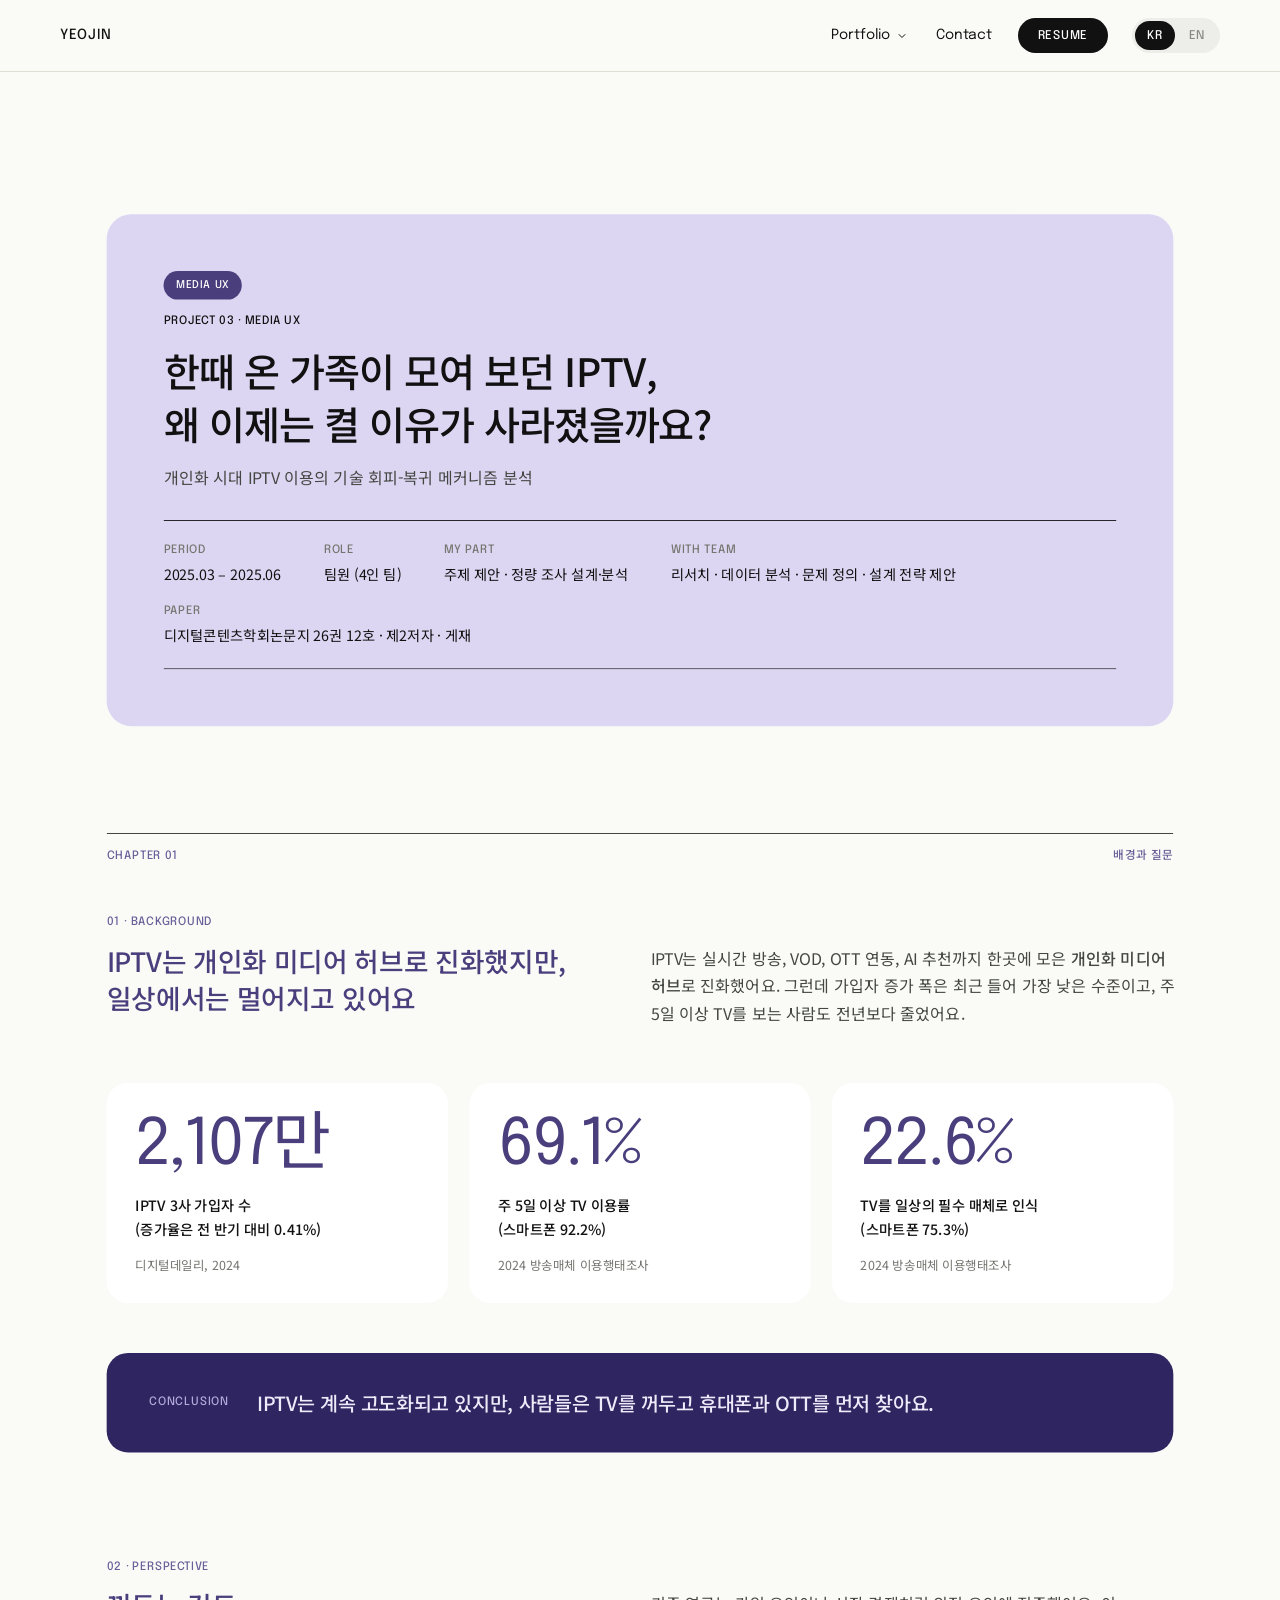
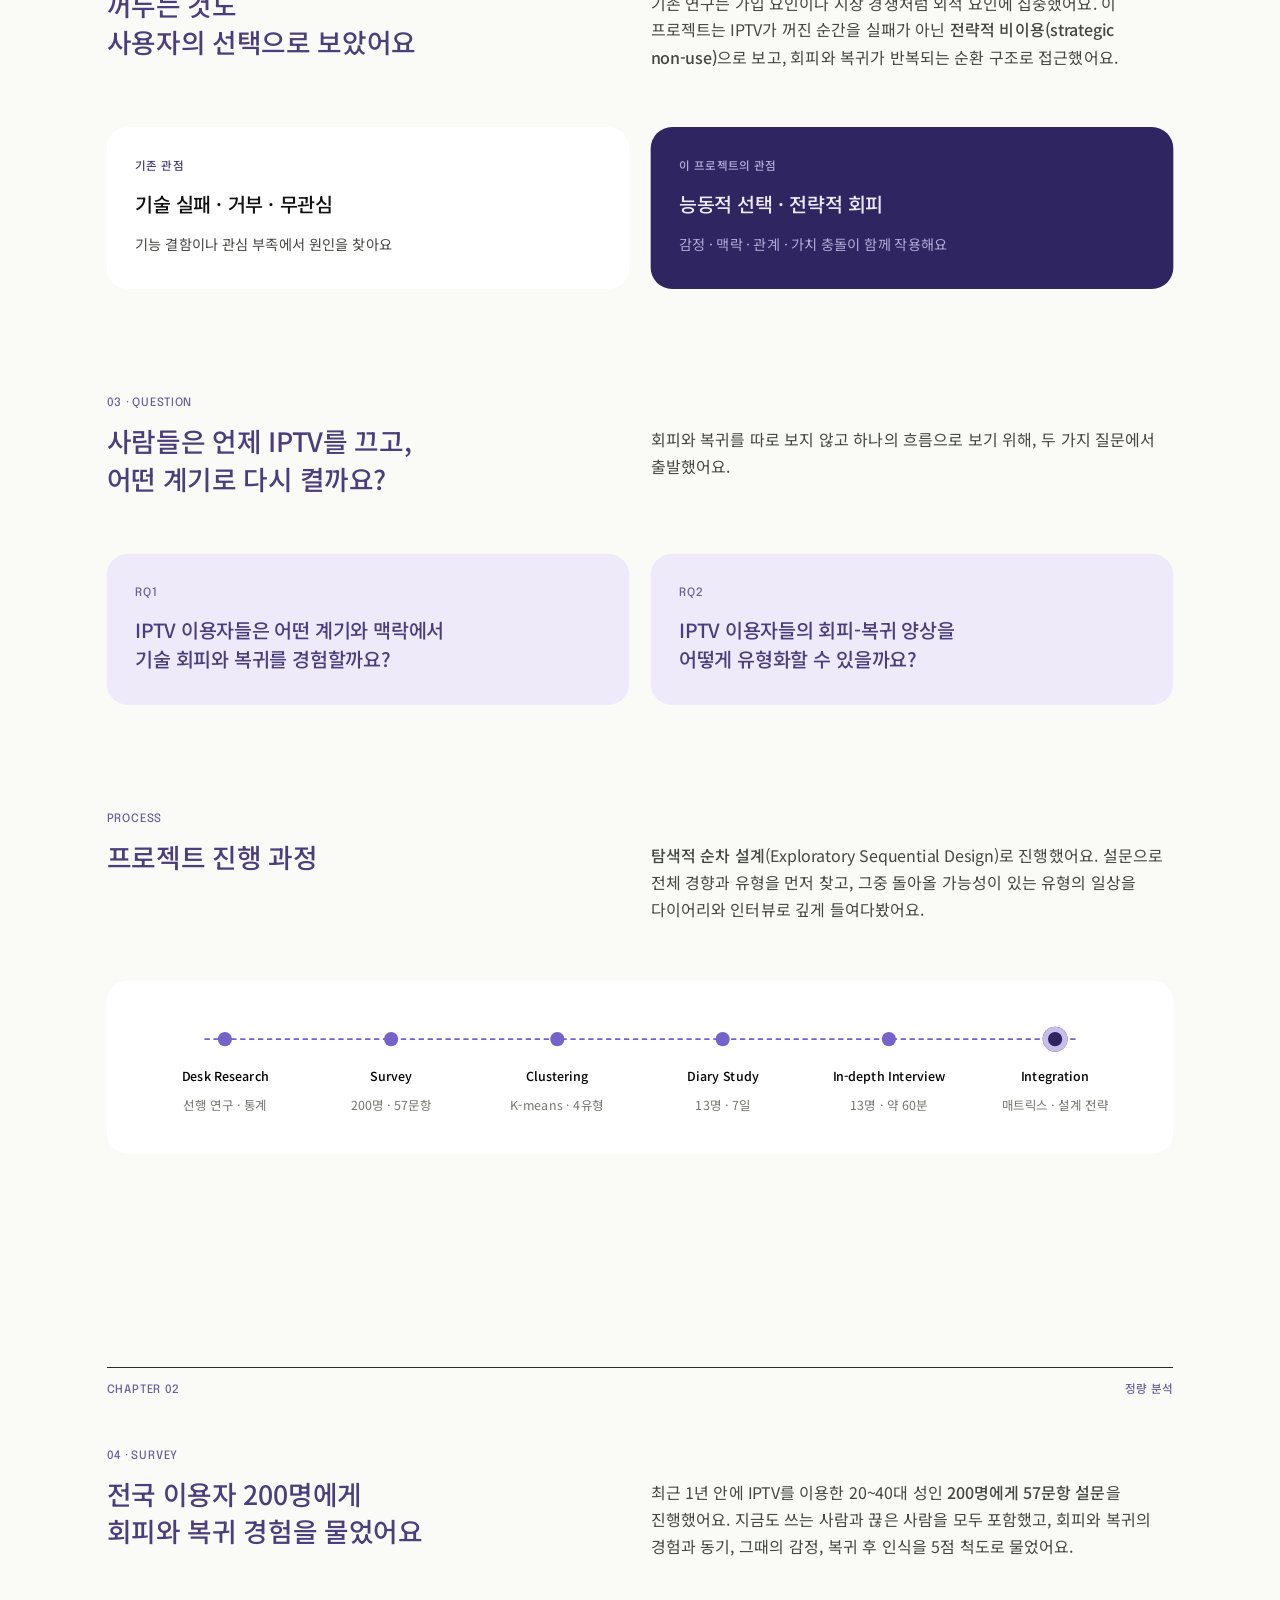
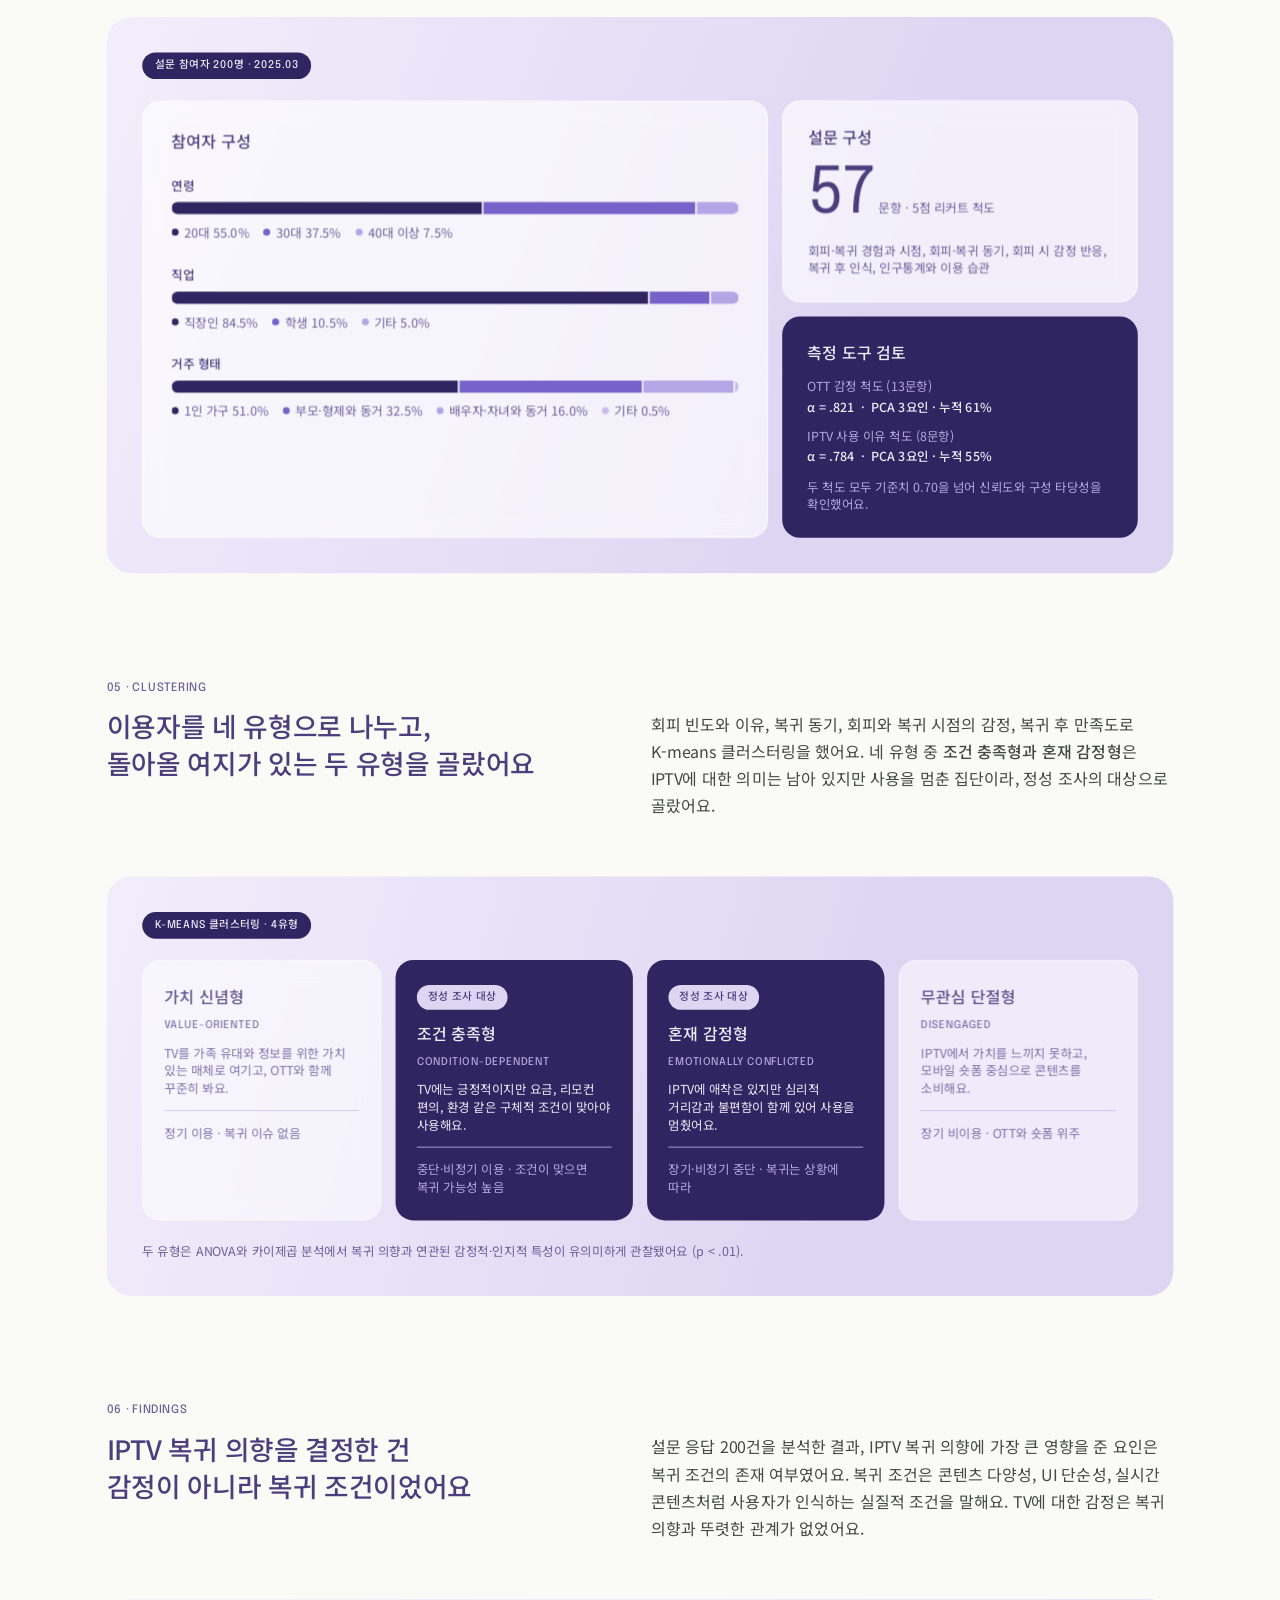
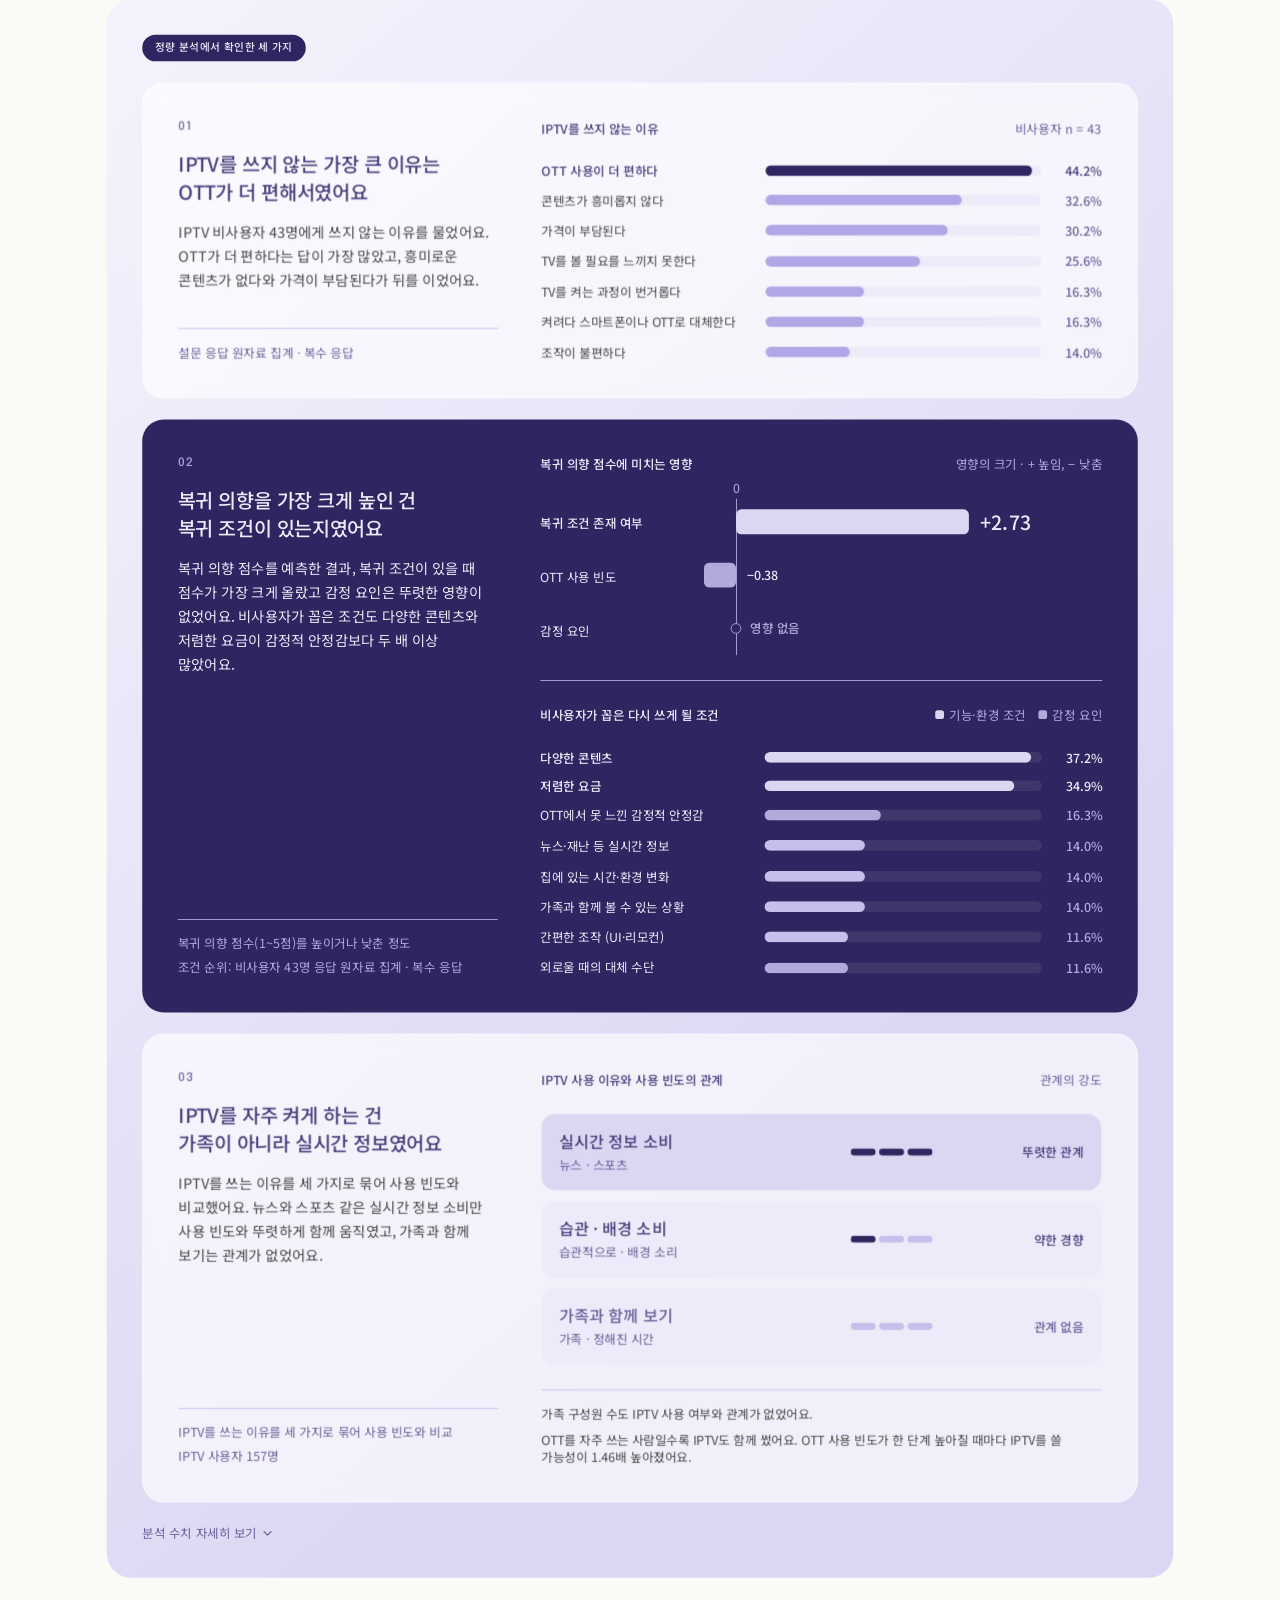
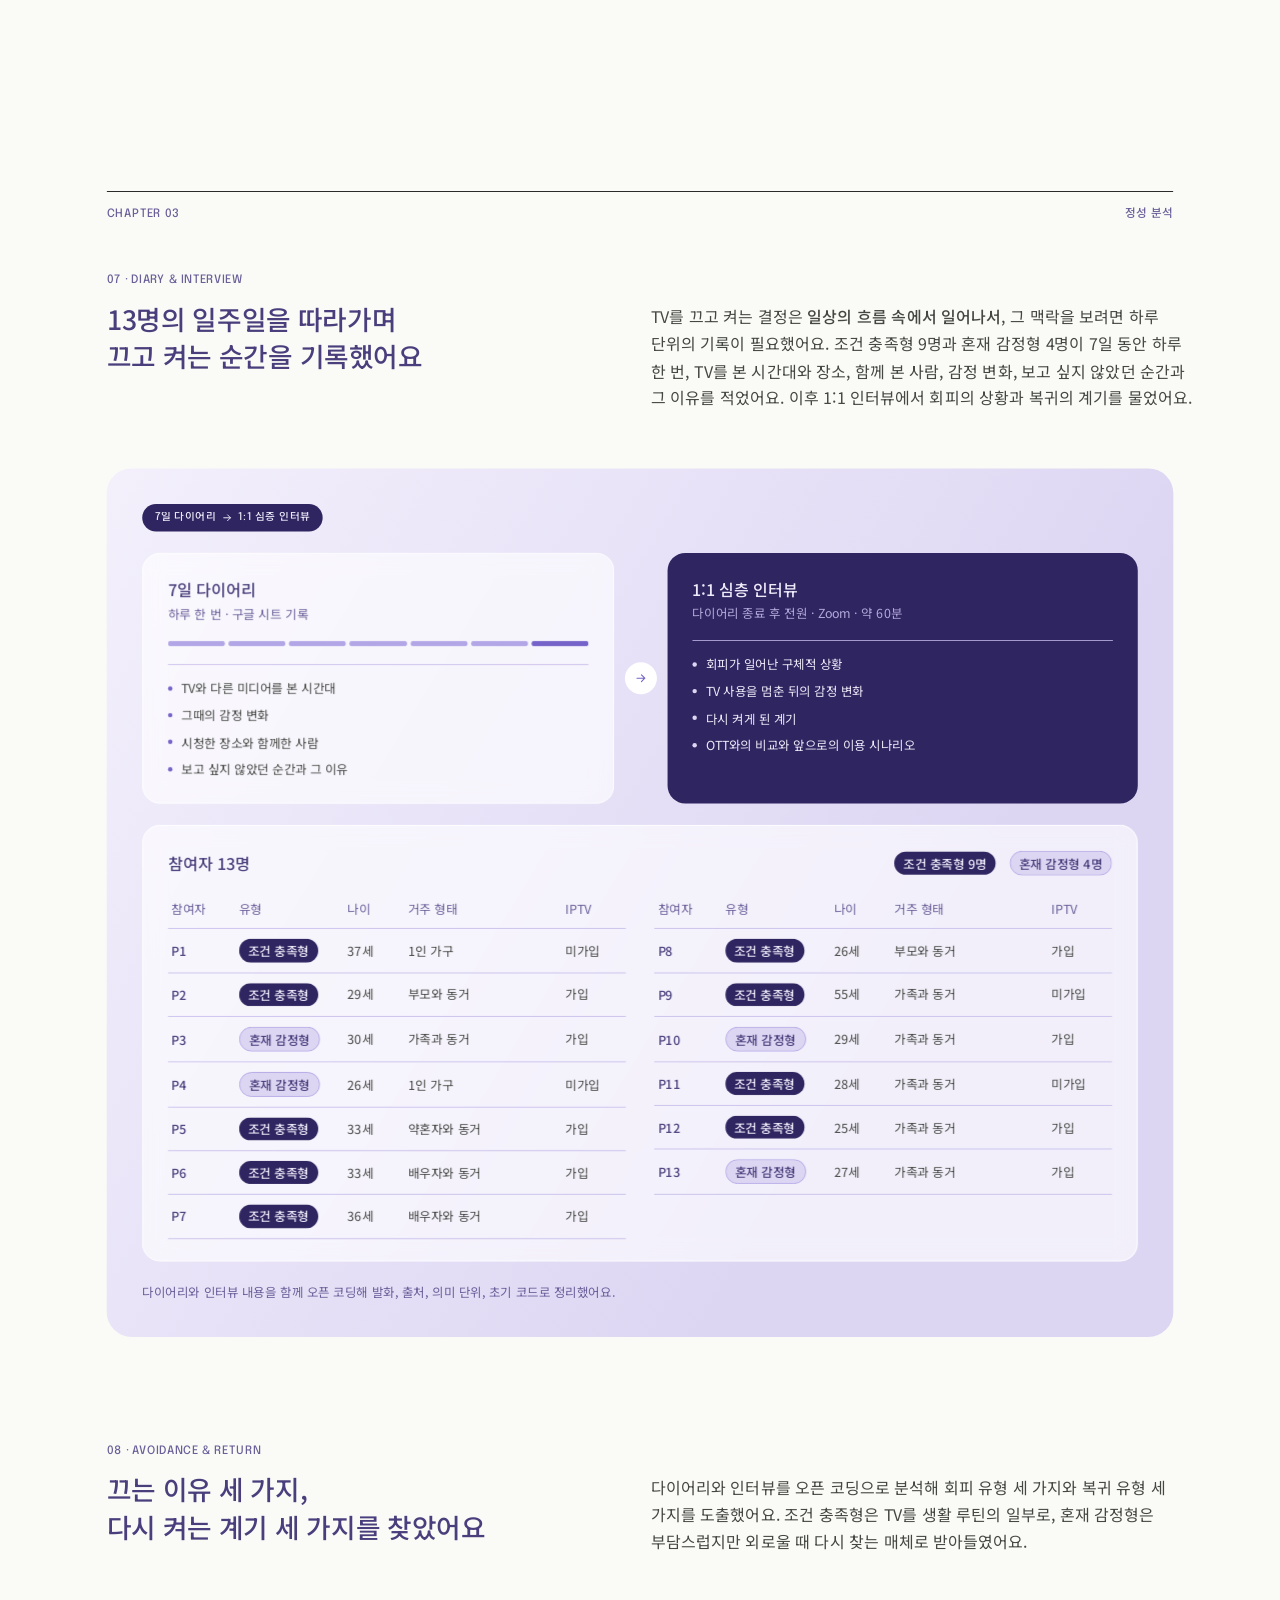
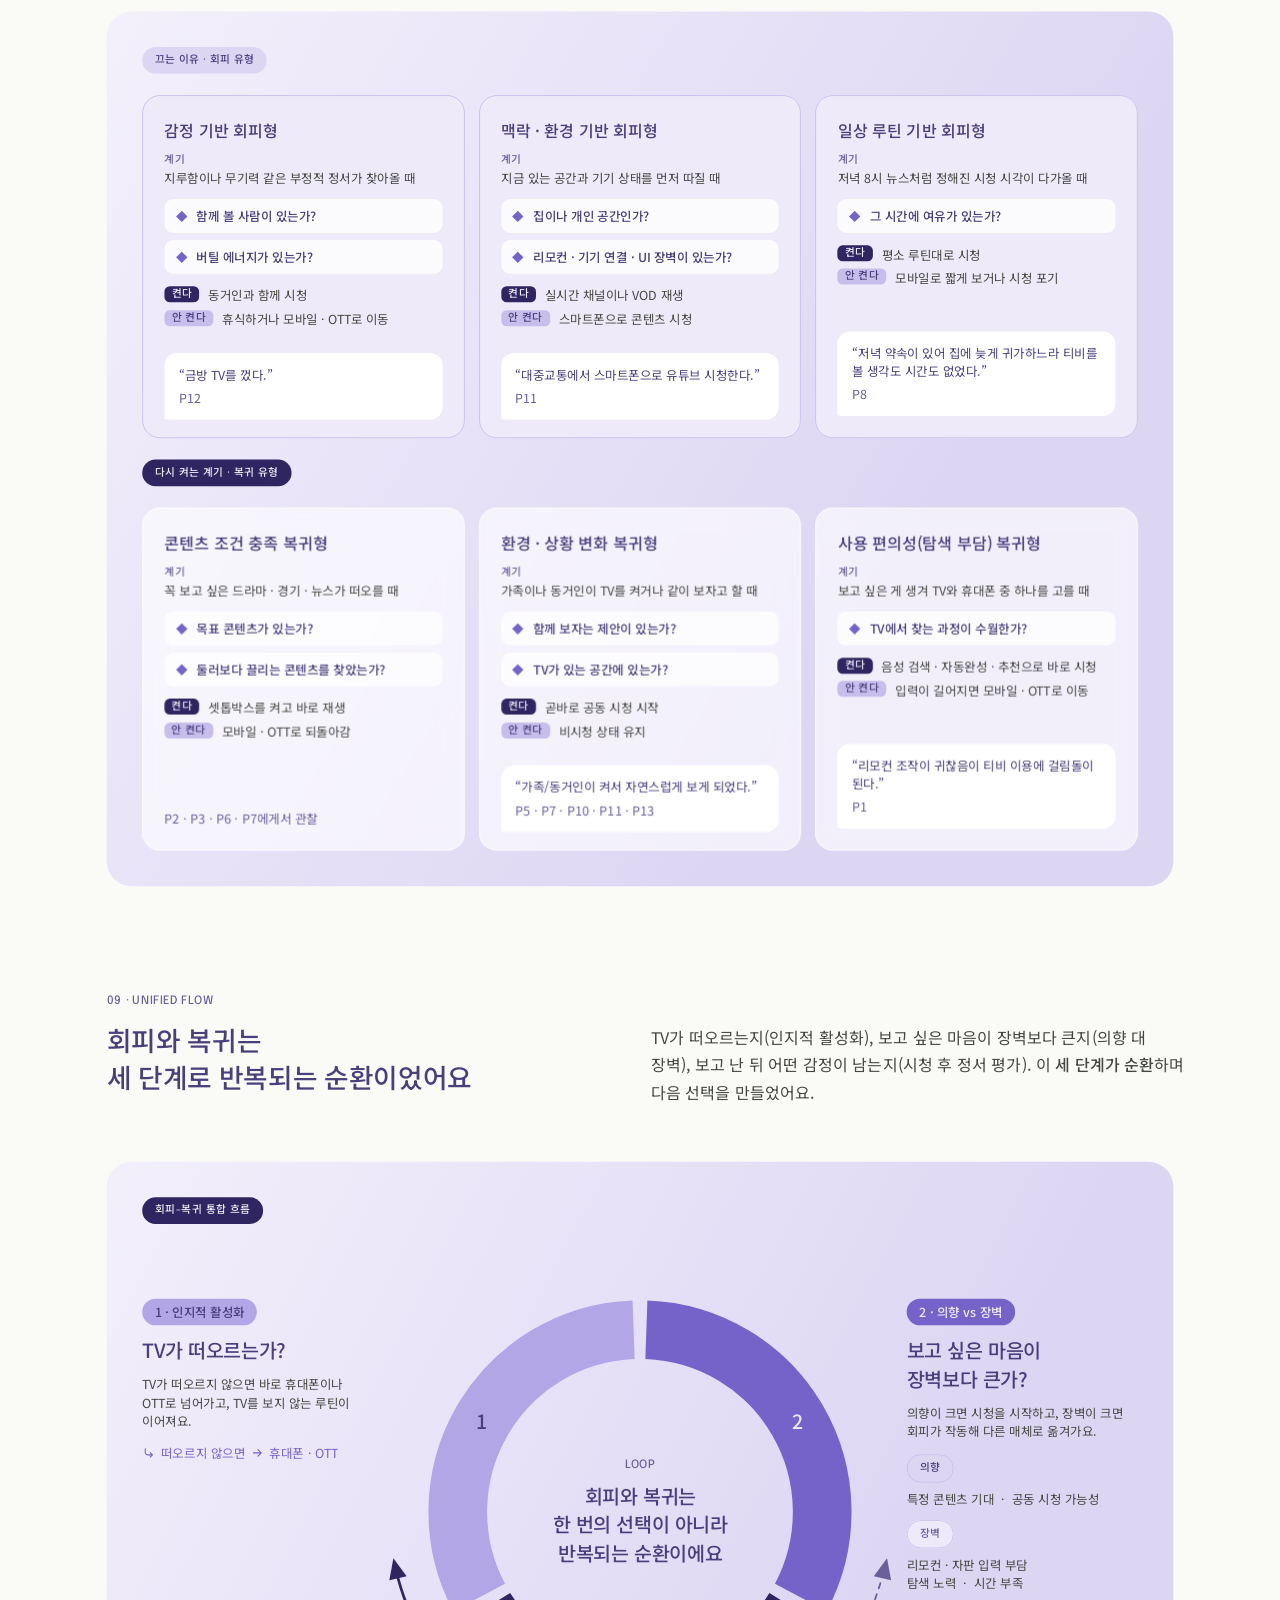
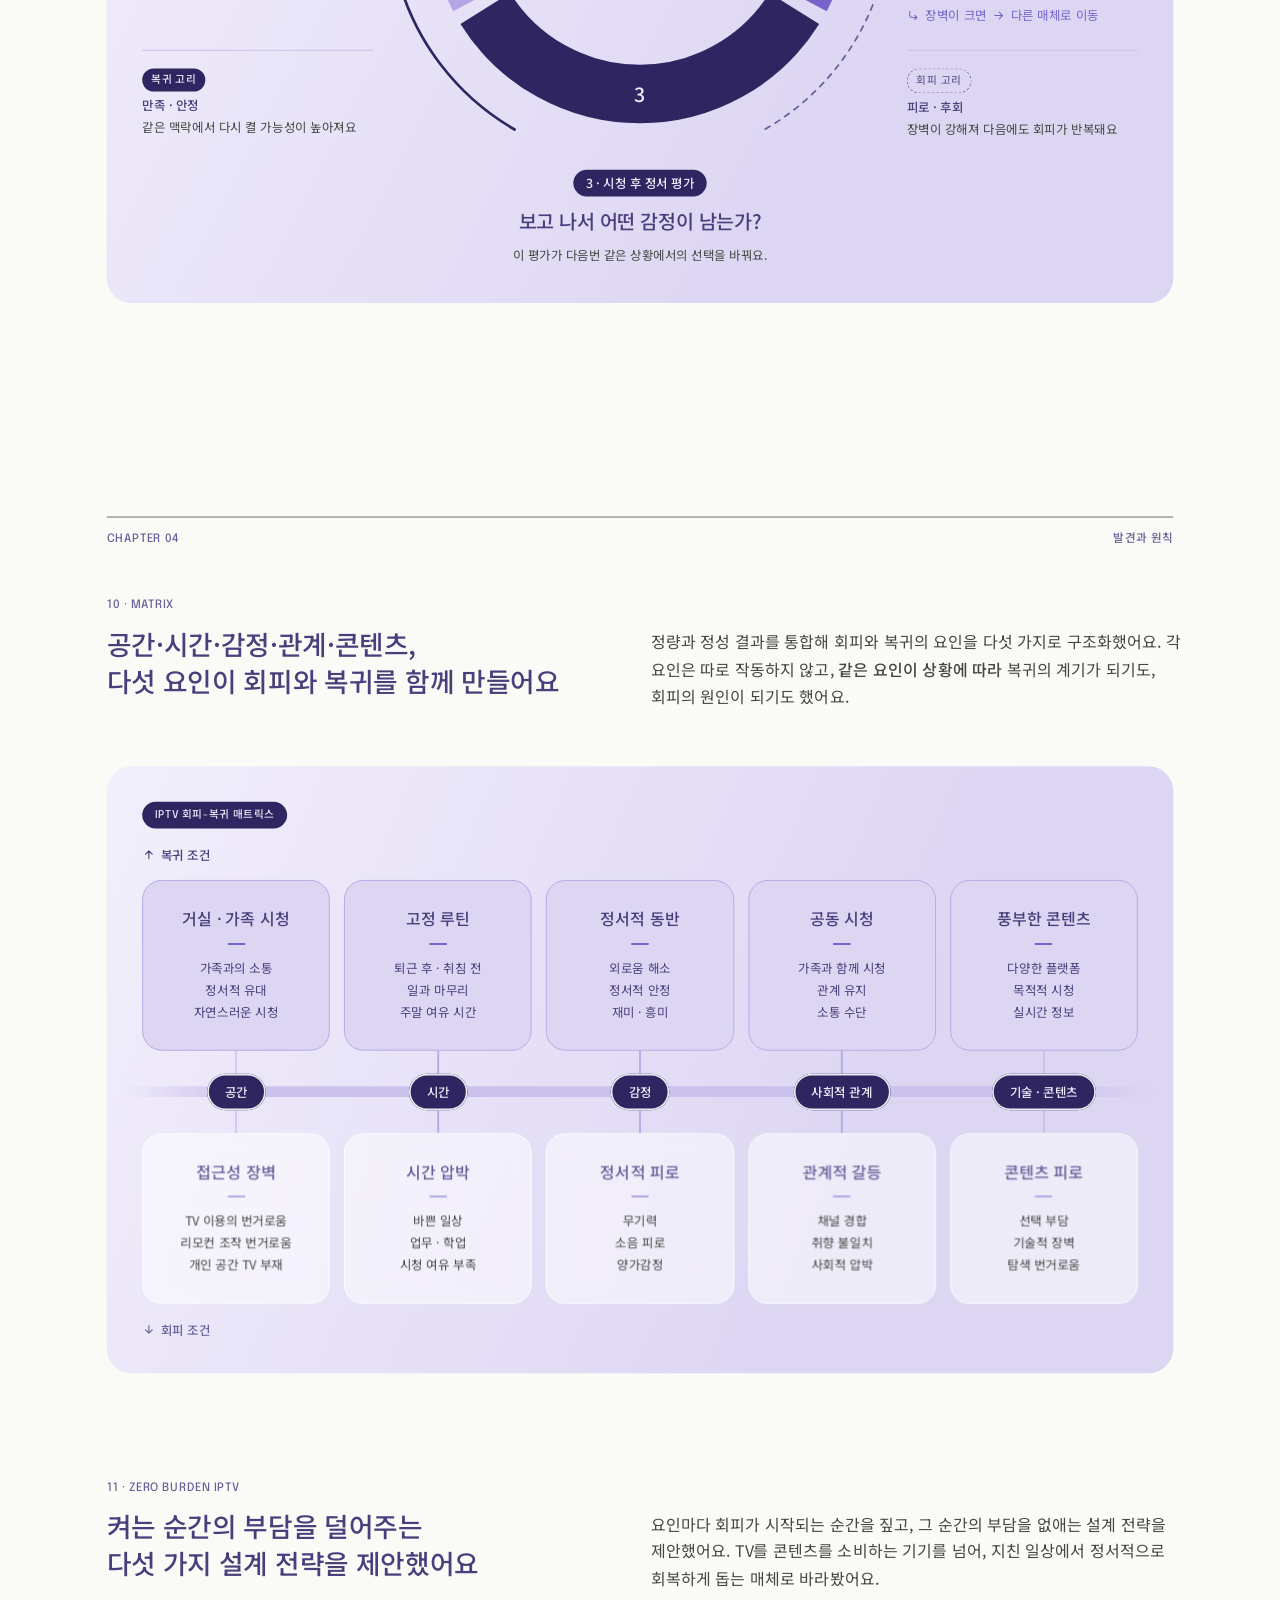
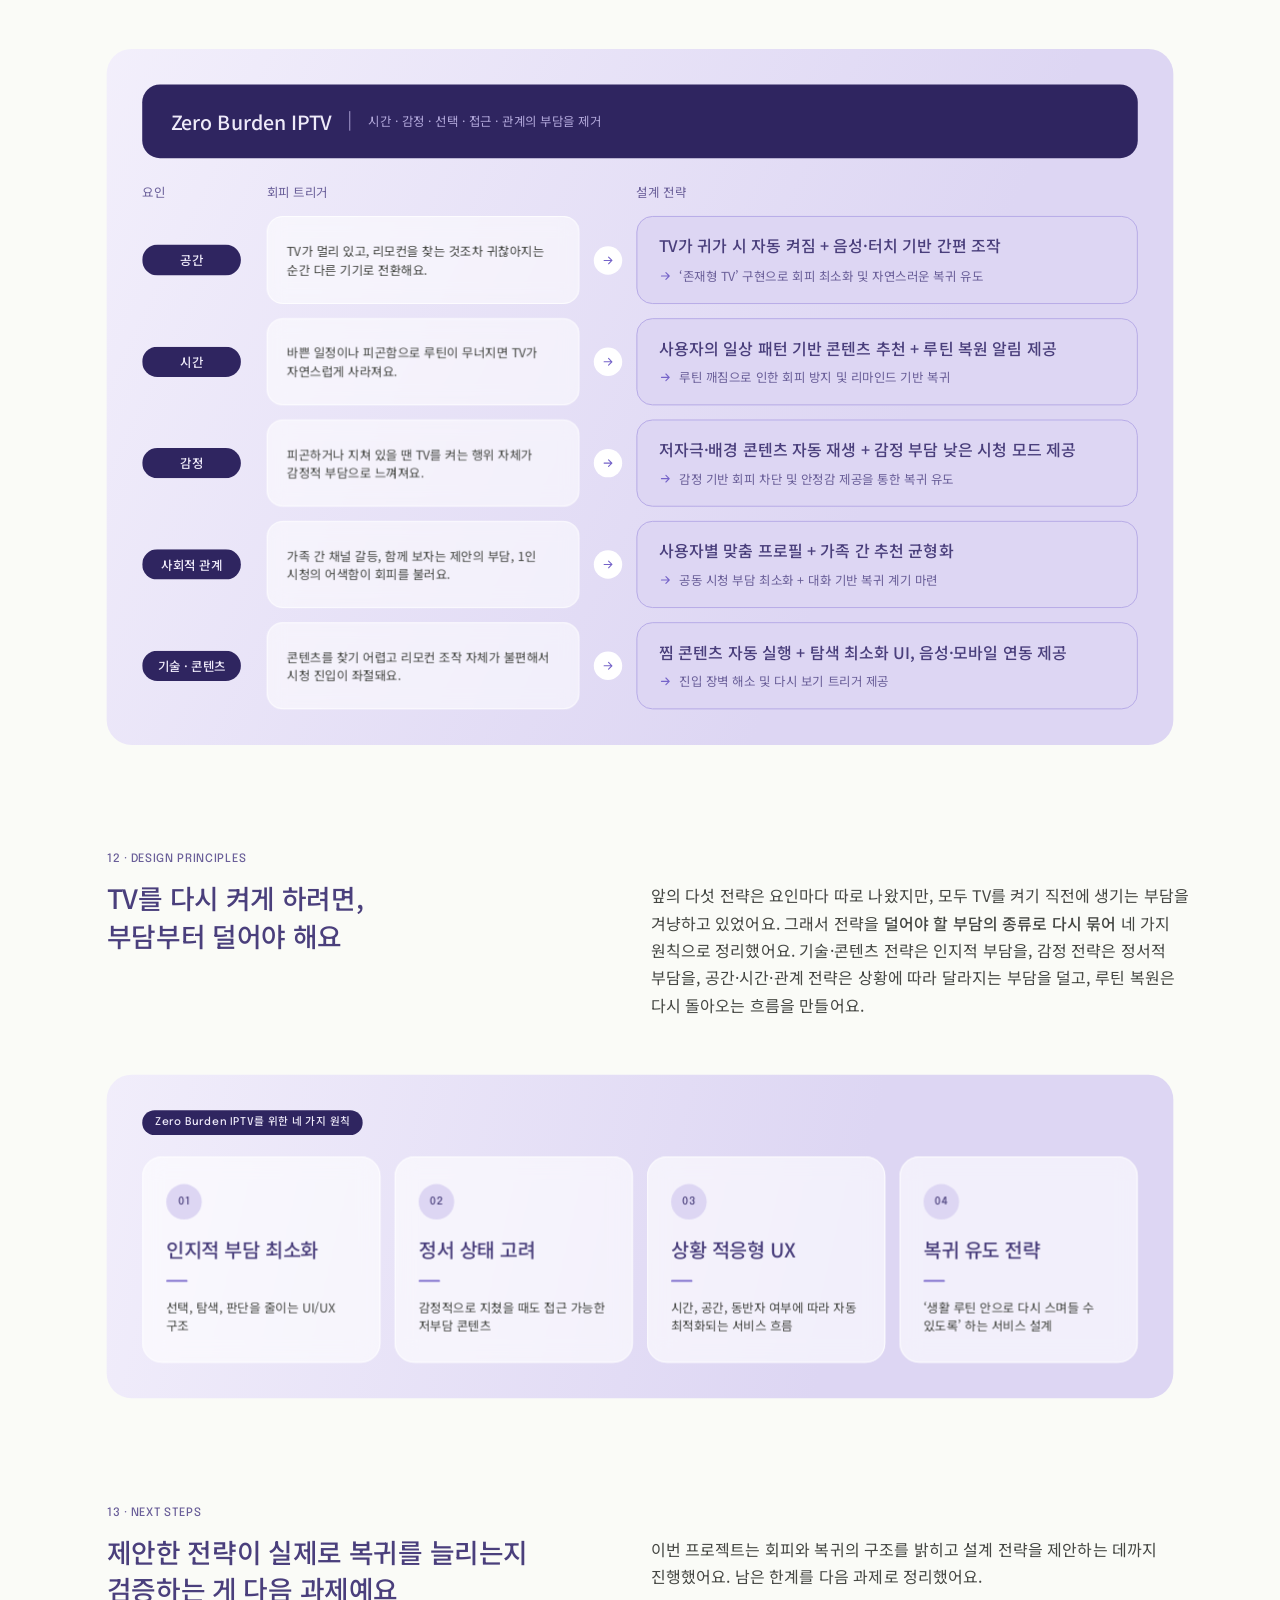
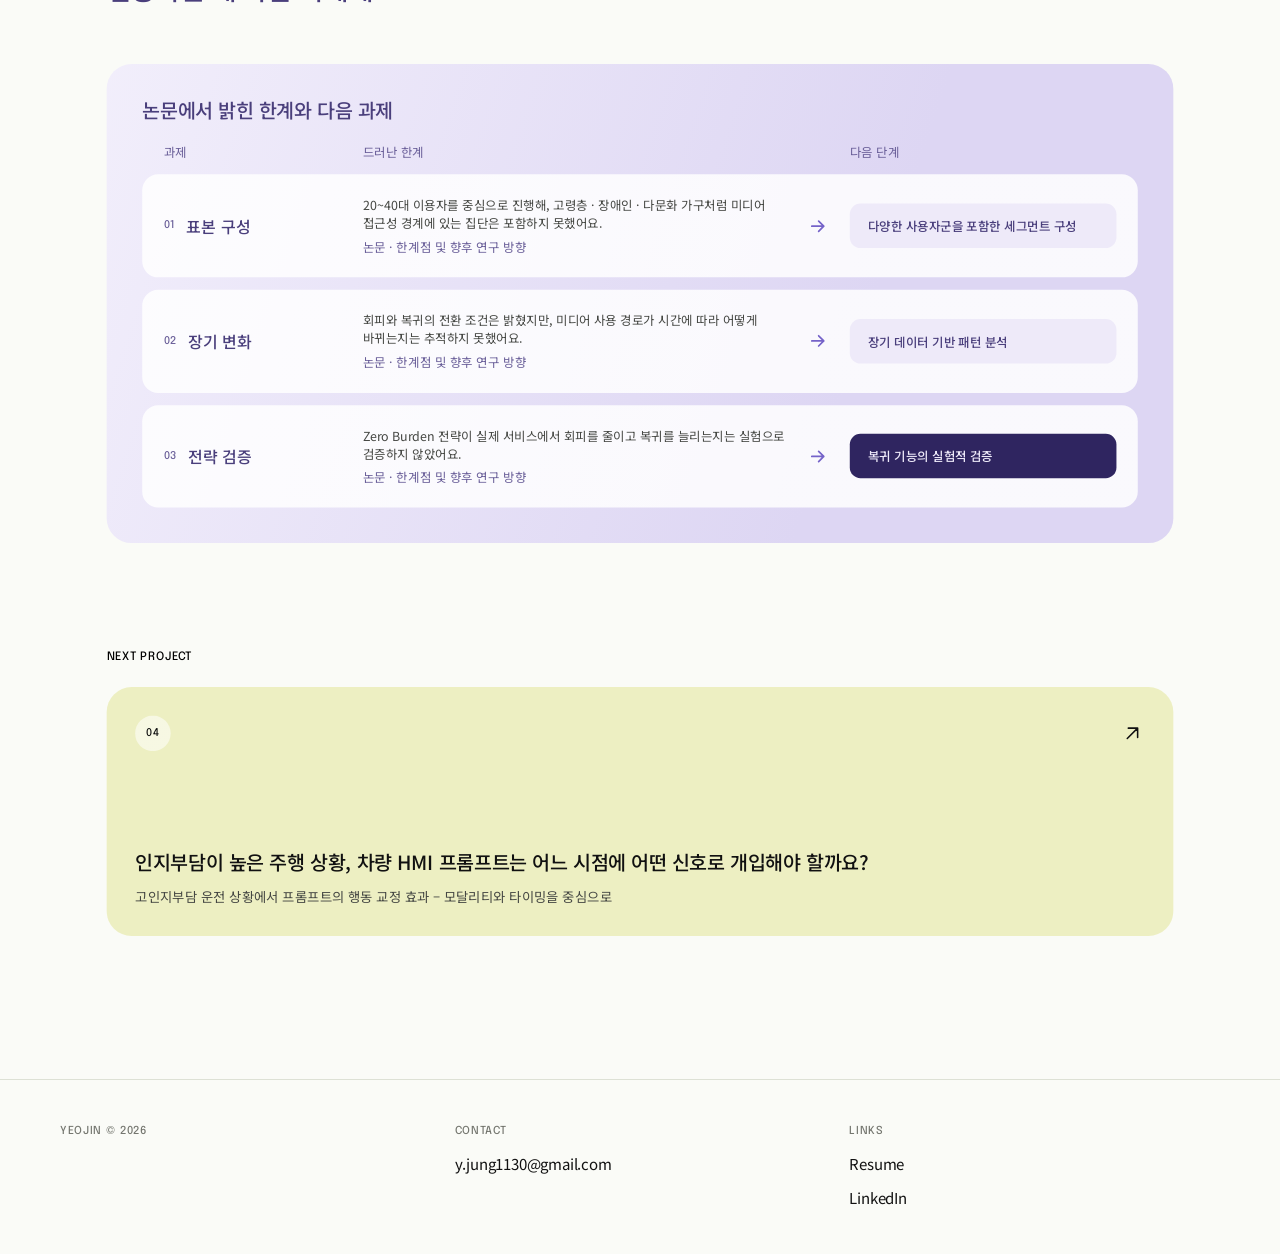
==== commit a90b4947: "Add files via upload" ====
--- a/iptv.html
+++ b/iptv.html
@@ -35,6 +35,10 @@
 .i99:focus-visible{outline:2px solid #111;outline-offset:3px}
 /* ---- Figma export (custom exporter, case-study frame) ---- */
 .i0{flex:none;position:relative;font-family:Epilogue,"Noto Sans KR",sans-serif;font-size:12px;font-weight:500;color:#ffffff;line-height:1;letter-spacing:0.06em;text-transform:uppercase;text-align:justify;white-space:nowrap}.i1{flex:none;position:relative;background:linear-gradient(#4a3f7c,#4a3f7c);border-radius:999px;display:flex;justify-content:flex-start;align-items:flex-start;padding:10px 14px 10px 14px}.i2{flex:none;position:relative;font-family:Epilogue,"Noto Sans KR",sans-serif;font-size:13px;font-weight:500;color:#111111;line-height:1.4;letter-spacing:0.06em;text-transform:uppercase;text-align:justify;white-space:nowrap}.i3{flex:none;align-self:stretch;position:relative;font-family:"Noto Sans KR",sans-serif;font-size:44px;font-weight:500;color:#111111;line-height:1.35;letter-spacing:-0.015em;text-align:justify}.i4{width:792px;flex:none;position:relative;font-family:"Noto Sans KR",sans-serif;font-size:18px;font-weight:400;color:#454743;line-height:1.7;letter-spacing:-0.003em;text-align:justify}.i5{flex:none;align-self:stretch;position:relative;overflow:hidden;display:flex;flex-direction:column;justify-content:flex-start;align-items:flex-start;row-gap:16px}.i6{flex:none;position:relative;font-family:Epilogue,"Noto Sans KR",sans-serif;font-size:13px;font-weight:500;color:#74766f;line-height:1.4;letter-spacing:0.06em;text-transform:uppercase;text-align:justify;white-space:nowrap}.i7{flex:none;position:relative;font-family:"Noto Sans KR",sans-serif;font-size:16px;font-weight:400;color:#111111;line-height:1.7;letter-spacing:-0.002em;text-align:justify;white-space:nowrap}.i8{flex:none;position:relative;display:flex;flex-direction:column;justify-content:flex-start;align-items:flex-start;row-gap:4px}.i9{position:absolute;left:0px;top:0px;right:0px;bottom:0px;border-style:solid;border-color:#111111;border-width:1px 0px 1px 0px;border-radius:0;pointer-events:none;z-index:1}.ia{flex:none;align-self:stretch;position:relative;overflow:hidden;display:flex;justify-content:flex-start;align-items:flex-start;column-gap:48px;flex-wrap:wrap;row-gap:20px;align-content:flex-start;padding:24px 0px 24px 0px}.ib{width:1200px;flex:none;position:relative;background:linear-gradient(#ddd6f3,#ddd6f3);border-radius:28px;overflow:hidden;display:flex;flex-direction:column;justify-content:flex-start;align-items:flex-start;row-gap:32px;padding:64px 64px 64px 64px}.ic{flex:none;position:relative;font-family:Epilogue,"Noto Sans KR",sans-serif;font-size:13px;font-weight:500;color:#6a5f99;line-height:1.4;letter-spacing:0.06em;text-transform:uppercase;text-align:justify;white-space:nowrap}.id{position:absolute;left:0px;top:0px;right:0px;bottom:0px;border-style:solid;border-color:#111111;border-width:1px 0px 0px 0px;border-radius:0;pointer-events:none;z-index:1}.ie{flex:none;align-self:stretch;position:relative;overflow:hidden;display:flex;justify-content:space-between;align-items:flex-start;padding:16px 0px 0px 0px}.if{flex:none;align-self:stretch;position:relative;font-family:"Noto Sans KR",sans-serif;font-size:30px;font-weight:500;color:#4a3f7c;line-height:1.4;letter-spacing:-0.01em;text-align:justify}.ig{flex:1 1 0px;min-width:0;position:relative;display:flex;flex-direction:column;justify-content:flex-start;align-items:flex-start;row-gap:12px}.ih{font-family:"Noto Sans KR",sans-serif;font-size:18px;font-weight:500;color:#454743;line-height:1.7;letter-spacing:-0.003em}.ii{flex:none;align-self:stretch;position:relative;font-family:"Noto Sans KR",sans-serif;font-size:18px;font-weight:400;color:#454743;line-height:1.7;letter-spacing:-0.003em;text-align:left}.ij{flex:1 1 0px;min-width:0;position:relative;overflow:hidden;display:flex;flex-direction:column;justify-content:flex-start;align-items:flex-start;padding:34px 0px 0px 0px}.ik{flex:none;align-self:stretch;position:relative;overflow:hidden;display:flex;justify-content:flex-start;align-items:flex-start;column-gap:24px;padding:0px 0px 8px 0px}.il{flex:none;position:relative;font-family:Epilogue,"Noto Sans KR",sans-serif;font-size:72px;font-weight:400;color:#4a3f7c;line-height:1;letter-spacing:-0.04em;text-align:left;white-space:nowrap}.im{flex:none;align-self:stretch;position:relative;font-family:"Noto Sans KR",sans-serif;font-size:16px;font-weight:500;color:#111111;line-height:1.7;letter-spacing:-0.002em;text-align:left}.in{flex:none;align-self:stretch;position:relative;font-family:"Noto Sans KR",sans-serif;font-size:14px;font-weight:400;color:#74766f;line-height:1.5;letter-spacing:0;text-align:left}.io{flex:1 1 0px;min-width:0;align-self:stretch;position:relative;background:linear-gradient(#ffffff,#ffffff);border-radius:24px;overflow:hidden;display:flex;flex-direction:column;justify-content:flex-start;align-items:flex-start;row-gap:16px;padding:36px 32px 32px 32px}.ip{flex:none;align-self:stretch;position:relative;overflow:hidden;display:flex;justify-content:flex-start;align-items:flex-start;column-gap:24px}.iq{flex:none;position:relative;font-family:Epilogue,"Noto Sans KR",sans-serif;font-size:13px;font-weight:500;color:#b3a9db;line-height:1.4;letter-spacing:0.06em;text-transform:uppercase;text-align:left;white-space:nowrap}.ir{flex:1 1 0px;min-width:0;position:relative;font-family:"Noto Sans KR",sans-serif;font-size:22px;font-weight:500;color:#eeeaf9;line-height:1.45;letter-spacing:-0.005em;text-align:left}.is{flex:none;align-self:stretch;position:relative;background:linear-gradient(#2f2560,#2f2560);border-radius:24px;overflow:hidden;display:flex;justify-content:flex-start;align-items:center;column-gap:32px;padding:40px 48px 40px 48px}.it{flex:none;align-self:stretch;position:relative;overflow:hidden;display:flex;flex-direction:column;justify-content:flex-start;align-items:flex-start;row-gap:56px}.iu{flex:none;position:relative;font-family:Epilogue,"Noto Sans KR",sans-serif;font-size:13px;font-weight:500;color:#4a3f7c;line-height:1.4;letter-spacing:0.06em;text-transform:uppercase;text-align:left;white-space:nowrap}.iv{flex:none;position:relative;font-family:"Noto Sans KR",sans-serif;font-size:22px;font-weight:500;color:#111111;line-height:1.45;letter-spacing:-0.005em;text-align:left;white-space:nowrap}.iw{flex:none;align-self:stretch;position:relative;font-family:"Noto Sans KR",sans-serif;font-size:16px;font-weight:400;color:#454743;line-height:1.7;letter-spacing:-0.002em;text-align:left}.ix{flex:1 1 0px;min-width:0;align-self:stretch;position:relative;background:linear-gradient(#ffffff,#ffffff);border-radius:24px;overflow:hidden;display:flex;flex-direction:column;justify-content:flex-start;align-items:flex-start;row-gap:16px;padding:36px 32px 36px 32px}.iy{flex:none;position:relative;font-family:"Noto Sans KR",sans-serif;font-size:22px;font-weight:500;color:#eeeaf9;line-height:1.45;letter-spacing:-0.005em;text-align:left;white-space:nowrap}.iz{flex:none;align-self:stretch;position:relative;font-family:"Noto Sans KR",sans-serif;font-size:16px;font-weight:400;color:#b3a9db;line-height:1.7;letter-spacing:-0.002em;text-align:left}.i10{flex:1 1 0px;min-width:0;align-self:stretch;position:relative;background:linear-gradient(#2f2560,#2f2560);border-radius:24px;overflow:hidden;display:flex;flex-direction:column;justify-content:flex-start;align-items:flex-start;row-gap:16px;padding:36px 32px 36px 32px}.i11{flex:none;align-self:stretch;position:relative;overflow:hidden;display:flex;flex-direction:column;justify-content:flex-start;align-items:flex-start;row-gap:56px;padding:64px 0px 0px 0px}.i12{flex:none;position:relative;font-family:Epilogue,"Noto Sans KR",sans-serif;font-size:13px;font-weight:500;color:#6a5f99;line-height:1.4;letter-spacing:0.06em;text-transform:uppercase;text-align:left;white-space:nowrap}.i13{flex:none;position:relative;font-family:"Noto Sans KR",sans-serif;font-size:22px;font-weight:500;color:#4a3f7c;line-height:1.45;letter-spacing:-0.005em;text-align:left;white-space:nowrap}.i14{flex:1 1 0px;min-width:0;align-self:stretch;position:relative;background:linear-gradient(#eeeaf9,#eeeaf9);border-radius:24px;overflow:hidden;display:flex;flex-direction:column;justify-content:flex-start;align-items:flex-start;row-gap:16px;padding:36px 32px 36px 32px}.i15{position:absolute;left:110px;top:66px;width:980px;height:0px}.i16{position:absolute;left:0;right:0;top:-1px;border-top:2px dashed #7563c9}.i17{width:16px;height:16px;flex:none;position:relative;background:linear-gradient(#7563c9,#7563c9);border-radius:50%}.i18{width:36px;height:36px;flex:none;position:relative;display:flex;justify-content:center;align-items:center}.i19{flex:none;align-self:stretch;position:relative;font-family:"Noto Sans KR",sans-serif;font-size:14px;font-weight:500;color:#000000;line-height:1.3;letter-spacing:-0.005em;text-align:center}.i1a{flex:none;align-self:stretch;position:relative;font-family:"Noto Sans KR",sans-serif;font-size:14px;font-weight:400;color:#74766f;line-height:1.5;letter-spacing:0;text-align:center}.i1b{flex:1 1 0px;min-width:0;position:relative;overflow:hidden;display:flex;flex-direction:column;justify-content:flex-start;align-items:center;row-gap:14px}.i1c{position:absolute;left:0px;top:0px;right:0px;bottom:0px;border-style:solid;border-color:#c8beeb;border-width:6px 6px 6px 6px;border-radius:50%;pointer-events:none;z-index:1}.i1d{width:28px;height:28px;flex:none;position:relative;background:linear-gradient(#2f2560,#2f2560);border-radius:50%}.i1e{flex:none;align-self:stretch;position:relative;overflow:hidden;display:flex;justify-content:flex-start;align-items:flex-start}.i1f{flex:none;align-self:stretch;position:relative;background:linear-gradient(#ffffff,#ffffff);border-radius:24px;overflow:hidden;display:flex;flex-direction:column;justify-content:flex-start;align-items:flex-start;padding:48px 40px 44px 40px}.i1g{flex:none;align-self:stretch;position:relative;overflow:hidden;display:flex;flex-direction:column;justify-content:flex-start;align-items:flex-start;row-gap:56px;padding:120px 120px 120px 120px}.i1h{flex:none;position:relative;font-family:Epilogue,"Noto Sans KR",sans-serif;font-size:12px;font-weight:500;color:#eeeaf9;line-height:1;letter-spacing:0.06em;text-transform:uppercase;text-align:left;white-space:nowrap}.i1i{flex:none;position:relative;background:linear-gradient(#2f2560,#2f2560);border-radius:999px;overflow:hidden;display:flex;justify-content:flex-start;align-items:flex-start;padding:9px 14px 9px 14px}.i1j{flex:none;position:relative;font-family:"Noto Sans KR",sans-serif;font-size:18px;font-weight:500;color:#4a3f7c;line-height:1.4;letter-spacing:-0.005em;text-align:left;white-space:nowrap}.i1k{flex:none;position:relative;font-family:"Noto Sans KR",sans-serif;font-size:14px;font-weight:500;color:#4a3f7c;line-height:1.3;letter-spacing:-0.005em;text-align:left;white-space:nowrap}.i1l{width:349px;height:14px;flex:none;position:relative;background:linear-gradient(#2f2560,#2f2560)}.i1m{width:238px;height:14px;flex:none;position:relative;background:linear-gradient(#7563c9,#7563c9)}.i1n{height:14px;flex:1 1 0px;min-width:0;position:relative;background:linear-gradient(#b3a6e6,#b3a6e6)}.i1o{height:14px;flex:none;align-self:stretch;position:relative;border-radius:8px;overflow:hidden;display:flex;justify-content:flex-start;align-items:flex-start;column-gap:2px}.i1p{width:8px;height:8px;flex:none;position:relative;background:linear-gradient(#2f2560,#2f2560);border-radius:50%}.i1q{flex:none;position:relative;font-family:"Noto Sans KR",sans-serif;font-size:14px;font-weight:400;color:#6a5f99;line-height:1.45;letter-spacing:-0.005em;text-align:left;white-space:nowrap}.i1r{flex:none;position:relative;overflow:hidden;display:flex;justify-content:flex-start;align-items:center;column-gap:6px}.i1s{width:8px;height:8px;flex:none;position:relative;background:linear-gradient(#7563c9,#7563c9);border-radius:50%}.i1t{width:8px;height:8px;flex:none;position:relative;background:linear-gradient(#b3a6e6,#b3a6e6);border-radius:50%}.i1u{flex:none;align-self:stretch;position:relative;overflow:hidden;display:flex;justify-content:flex-start;align-items:flex-start;column-gap:16px;flex-wrap:wrap;row-gap:6px;align-content:flex-start}.i1v{flex:none;align-self:stretch;position:relative;overflow:hidden;display:flex;flex-direction:column;justify-content:flex-start;align-items:flex-start;row-gap:10px}.i1w{width:536px;height:14px;flex:none;position:relative;background:linear-gradient(#2f2560,#2f2560)}.i1x{width:67px;height:14px;flex:none;position:relative;background:linear-gradient(#7563c9,#7563c9)}.i1y{width:322px;height:14px;flex:none;position:relative;background:linear-gradient(#2f2560,#2f2560)}.i1z{width:205px;height:14px;flex:none;position:relative;background:linear-gradient(#7563c9,#7563c9)}.i20{width:101px;height:14px;flex:none;position:relative;background:linear-gradient(#b3a6e6,#b3a6e6)}.i21{height:14px;flex:1 1 0px;min-width:0;position:relative;background:linear-gradient(#c8beeb,#c8beeb)}.i22{width:8px;height:8px;flex:none;position:relative;background:linear-gradient(#c8beeb,#c8beeb);border-radius:50%}.i23{position:absolute;left:0px;top:0px;right:0px;bottom:0px;border-style:solid;border-color:rgba(255,255,255,0.9);border-width:1px 1px 1px 1px;border-radius:20px;pointer-events:none;z-index:1}.i24{flex:1 1 0px;min-width:0;align-self:stretch;position:relative;background:linear-gradient(rgba(255,255,255,0.62),rgba(255,255,255,0.62));border-radius:20px;overflow:hidden;backdrop-filter:blur(12px);-webkit-backdrop-filter:blur(12px);display:flex;flex-direction:column;justify-content:flex-start;align-items:flex-start;row-gap:28px;padding:32px 32px 32px 32px}.i25{flex:none;position:relative;overflow:hidden;display:flex;justify-content:flex-start;align-items:baseline;column-gap:8px}.i26{flex:none;align-self:stretch;position:relative;font-family:"Noto Sans KR",sans-serif;font-size:14px;font-weight:400;color:#6a5f99;line-height:1.45;letter-spacing:-0.005em;text-align:left}.i27{flex:none;align-self:stretch;position:relative;background:linear-gradient(rgba(255,255,255,0.62),rgba(255,255,255,0.62));border-radius:20px;overflow:hidden;backdrop-filter:blur(12px);-webkit-backdrop-filter:blur(12px);display:flex;flex-direction:column;justify-content:flex-start;align-items:flex-start;row-gap:16px;padding:28px 28px 28px 28px}.i28{flex:none;position:relative;font-family:"Noto Sans KR",sans-serif;font-size:18px;font-weight:500;color:#eeeaf9;line-height:1.4;letter-spacing:-0.005em;text-align:left;white-space:nowrap}.i29{flex:none;position:relative;font-family:"Noto Sans KR",sans-serif;font-size:14px;font-weight:400;color:#b3a9db;line-height:1.45;letter-spacing:-0.005em;text-align:left;white-space:nowrap}.i2a{flex:none;position:relative;font-family:"Noto Sans KR",sans-serif;font-size:14px;font-weight:500;color:#eeeaf9;line-height:1.3;letter-spacing:-0.005em;text-align:left;white-space:nowrap}.i2b{flex:none;align-self:stretch;position:relative;overflow:hidden;display:flex;flex-direction:column;justify-content:flex-start;align-items:flex-start;row-gap:4px}.i2c{flex:none;align-self:stretch;position:relative;font-family:"Noto Sans KR",sans-serif;font-size:14px;font-weight:400;color:#b3a9db;line-height:1.45;letter-spacing:-0.005em;text-align:left}.i2d{flex:none;align-self:stretch;position:relative;background:linear-gradient(#2f2560,#2f2560);border-radius:20px;overflow:hidden;display:flex;flex-direction:column;justify-content:flex-start;align-items:flex-start;row-gap:14px;padding:28px 28px 28px 28px}.i2e{width:400px;flex:none;position:relative;overflow:hidden;display:flex;flex-direction:column;justify-content:flex-start;align-items:flex-start;row-gap:16px}.i2f{flex:none;align-self:stretch;position:relative;overflow:hidden;display:flex;justify-content:flex-start;align-items:flex-start;column-gap:16px}.i2g{flex:none;align-self:stretch;position:relative;background:linear-gradient(111.21deg,#f4f1fc -7.32%,#ddd6f3 69.34%);border-radius:28px;overflow:hidden;display:flex;flex-direction:column;justify-content:flex-start;align-items:flex-start;row-gap:24px;padding:40px 40px 40px 40px}.i2h{flex:none;position:relative;font-family:Epilogue,"Noto Sans KR",sans-serif;font-size:12px;font-weight:500;color:#6a5f99;line-height:1;letter-spacing:0.06em;text-transform:uppercase;text-align:left;white-space:nowrap}.i2i{height:1px;flex:none;align-self:stretch;position:relative;background:linear-gradient(#c8beeb,#c8beeb)}.i2j{flex:1 1 0px;min-width:0;align-self:stretch;position:relative;opacity:0.85;background:linear-gradient(rgba(255,255,255,0.62),rgba(255,255,255,0.62));border-radius:20px;overflow:hidden;backdrop-filter:blur(12px);-webkit-backdrop-filter:blur(12px);display:flex;flex-direction:column;justify-content:flex-start;align-items:flex-start;row-gap:14px;padding:28px 24px 28px 24px}.i2k{flex:none;position:relative;font-family:Epilogue,"Noto Sans KR",sans-serif;font-size:12px;font-weight:500;color:#4a3f7c;line-height:1;letter-spacing:0.06em;text-transform:uppercase;text-align:left;white-space:nowrap}.i2l{flex:none;position:relative;background:linear-gradient(#ddd6f3,#ddd6f3);border-radius:999px;overflow:hidden;display:flex;justify-content:flex-start;align-items:flex-start;padding:8px 12px 8px 12px}.i2m{flex:none;position:relative;font-family:Epilogue,"Noto Sans KR",sans-serif;font-size:12px;font-weight:500;color:#b3a9db;line-height:1;letter-spacing:0.06em;text-transform:uppercase;text-align:left;white-space:nowrap}.i2n{flex:none;align-self:stretch;position:relative;font-family:"Noto Sans KR",sans-serif;font-size:14px;font-weight:400;color:#eeeaf9;line-height:1.45;letter-spacing:-0.005em;text-align:left}.i2o{height:1px;flex:none;align-self:stretch;position:relative;background:linear-gradient(#b3a9db,#b3a9db)}.i2p{flex:1 1 0px;min-width:0;align-self:stretch;position:relative;background:linear-gradient(#2f2560,#2f2560);border-radius:20px;overflow:hidden;display:flex;flex-direction:column;justify-content:flex-start;align-items:flex-start;row-gap:14px;padding:28px 24px 28px 24px}.i2q{flex:none;align-self:stretch;position:relative;font-family:"Noto Sans KR",sans-serif;font-size:14px;font-weight:400;color:#6a5f99;line-height:1.5;letter-spacing:0;text-align:left}.i2r{flex:none;align-self:stretch;position:relative;background:linear-gradient(106.11deg,#f4f1fc -9.2%,#ddd6f3 68.8%);border-radius:28px;overflow:hidden;display:flex;flex-direction:column;justify-content:flex-start;align-items:flex-start;row-gap:24px;padding:40px 40px 40px 40px}.i2s{flex:none;align-self:stretch;position:relative;font-family:"Noto Sans KR",sans-serif;font-size:22px;font-weight:500;color:#4a3f7c;line-height:1.45;letter-spacing:-0.005em;text-align:left}.i2t{flex:1 1 0px;min-height:0;align-self:stretch;position:relative;overflow:hidden;display:flex;flex-direction:column;justify-content:flex-start;align-items:flex-start}.i2u{position:absolute;left:0px;top:0px;right:0px;bottom:0px;border-style:solid;border-color:#c8beeb;border-width:1px 0px 0px 0px;border-radius:0;pointer-events:none;z-index:1}.i2v{flex:none;align-self:stretch;position:relative;overflow:hidden;display:flex;flex-direction:column;justify-content:flex-start;align-items:flex-start;row-gap:6px;padding:16px 0px 0px 0px}.i2w{width:360px;flex:none;align-self:stretch;position:relative;overflow:hidden;display:flex;flex-direction:column;justify-content:flex-start;align-items:flex-start;row-gap:16px}.i2x{flex:none;position:relative;font-family:"Noto Sans KR",sans-serif;font-size:14px;font-weight:400;color:#6a5f99;line-height:1.5;letter-spacing:0;text-align:left;white-space:nowrap}.i2y{flex:none;align-self:stretch;position:relative;overflow:hidden;display:flex;justify-content:space-between;align-items:center}.i2z{width:236px;flex:none;position:relative;font-family:"Noto Sans KR",sans-serif;font-size:14px;font-weight:500;color:#4a3f7c;line-height:1.3;letter-spacing:-0.005em;text-align:left}.i30{position:absolute;left:0px;top:0px;width:300px;height:12px;background:linear-gradient(#2f2560,#2f2560);border-radius:6px}.i31{height:12px;flex:1 1 0px;min-width:0;position:relative;background:linear-gradient(#eeeaf9,#eeeaf9);border-radius:6px;overflow:hidden}.i32{width:52px;flex:none;position:relative;font-family:"Noto Sans KR",sans-serif;font-size:14px;font-weight:500;color:#4a3f7c;line-height:1.3;letter-spacing:-0.005em;text-align:right}.i33{flex:none;align-self:stretch;position:relative;overflow:hidden;display:flex;justify-content:flex-start;align-items:center;column-gap:16px}.i34{width:236px;flex:none;position:relative;font-family:"Noto Sans KR",sans-serif;font-size:14px;font-weight:400;color:#454743;line-height:1.45;letter-spacing:-0.005em;text-align:left}.i35{position:absolute;left:0px;top:0px;width:221px;height:12px;background:linear-gradient(#b3a6e6,#b3a6e6);border-radius:6px}.i36{width:52px;flex:none;position:relative;font-family:"Noto Sans KR",sans-serif;font-size:14px;font-weight:500;color:#6a5f99;line-height:1.3;letter-spacing:-0.005em;text-align:right}.i37{position:absolute;left:0px;top:0px;width:205px;height:12px;background:linear-gradient(#b3a6e6,#b3a6e6);border-radius:6px}.i38{position:absolute;left:0px;top:0px;width:174px;height:12px;background:linear-gradient(#b3a6e6,#b3a6e6);border-radius:6px}.i39{position:absolute;left:0px;top:0px;width:111px;height:12px;background:linear-gradient(#b3a6e6,#b3a6e6);border-radius:6px}.i3a{position:absolute;left:0px;top:0px;width:95px;height:12px;background:linear-gradient(#b3a6e6,#b3a6e6);border-radius:6px}.i3b{flex:none;align-self:stretch;position:relative;overflow:hidden;display:flex;flex-direction:column;justify-content:flex-start;align-items:flex-start;row-gap:14px}.i3c{flex:1 1 0px;min-width:0;position:relative;overflow:hidden;display:flex;flex-direction:column;justify-content:flex-start;align-items:flex-start;row-gap:28px}.i3d{position:absolute;left:0px;top:0px;right:0px;bottom:0px;border-style:solid;border-color:rgba(255,255,255,0.9);border-width:1px 1px 1px 1px;border-radius:24px;pointer-events:none;z-index:1}.i3e{flex:none;align-self:stretch;position:relative;background:linear-gradient(rgba(255,255,255,0.62),rgba(255,255,255,0.62));border-radius:24px;overflow:hidden;backdrop-filter:blur(12px);-webkit-backdrop-filter:blur(12px);display:flex;justify-content:flex-start;align-items:flex-start;column-gap:48px;padding:40px 40px 40px 40px}.i3f{flex:none;align-self:stretch;position:relative;font-family:"Noto Sans KR",sans-serif;font-size:22px;font-weight:500;color:#eeeaf9;line-height:1.45;letter-spacing:-0.005em;text-align:left}.i3g{flex:none;align-self:stretch;position:relative;font-family:"Noto Sans KR",sans-serif;font-size:16px;font-weight:400;color:#eeeaf9;line-height:1.7;letter-spacing:-0.002em;text-align:left}.i3h{flex:none;align-self:stretch;position:relative;font-family:"Noto Sans KR",sans-serif;font-size:14px;font-weight:400;color:#b3a9db;line-height:1.5;letter-spacing:0;text-align:left}.i3i{position:absolute;left:0px;top:0px;right:0px;bottom:0px;border-style:solid;border-color:#b3a9db;border-width:1px 0px 0px 0px;border-radius:0;pointer-events:none;z-index:1}.i3j{flex:none;position:relative;font-family:"Noto Sans KR",sans-serif;font-size:14px;font-weight:400;color:#b3a9db;line-height:1.5;letter-spacing:0;text-align:left;white-space:nowrap}.i3k{position:absolute;left:220px;top:0px;width:1px;height:176px;background:linear-gradient(#b3a9db,#b3a9db)}.i3l{position:absolute;left:217px;top:-22px;font-family:"Noto Sans KR",sans-serif;font-size:14px;font-weight:400;color:#b3a9db;line-height:1.5;letter-spacing:0;text-align:left;white-space:nowrap}.i3m{position:absolute;left:0px;top:18px;font-family:"Noto Sans KR",sans-serif;font-size:14px;font-weight:500;color:#eeeaf9;line-height:1.3;letter-spacing:-0.005em;text-align:left;white-space:nowrap}.i3n{position:absolute;left:220px;top:12px;width:262px;height:28px;background:linear-gradient(#ddd6f3,#ddd6f3);border-radius:6px}.i3o{position:absolute;left:494px;top:10px;font-family:"Noto Sans KR",sans-serif;font-size:22px;font-weight:500;color:#eeeaf9;line-height:1.45;letter-spacing:-0.005em;text-align:left;white-space:nowrap}.i3p{position:absolute;left:0px;top:78px;font-family:"Noto Sans KR",sans-serif;font-size:14px;font-weight:400;color:#eeeaf9;line-height:1.45;letter-spacing:-0.005em;text-align:left;white-space:nowrap}.i3q{position:absolute;left:184px;top:72px;width:36px;height:28px;background:linear-gradient(#b3a9db,#b3a9db);border-radius:6px}.i3r{position:absolute;left:232px;top:76px;font-family:"Noto Sans KR",sans-serif;font-size:14px;font-weight:500;color:#eeeaf9;line-height:1.3;letter-spacing:-0.005em;text-align:left;white-space:nowrap}.i3s{position:absolute;left:0px;top:138px;font-family:"Noto Sans KR",sans-serif;font-size:14px;font-weight:400;color:#eeeaf9;line-height:1.45;letter-spacing:-0.005em;text-align:left;white-space:nowrap}.i3t{position:absolute;left:0px;top:0px;right:0px;bottom:0px;border-style:solid;border-color:#b3a9db;border-width:1.5px 1.5px 1.5px 1.5px;border-radius:50%;pointer-events:none;z-index:1}.i3u{position:absolute;left:214px;top:140px;width:12px;height:12px;background:linear-gradient(#2f2560,#2f2560);border-radius:50%}.i3v{position:absolute;left:236px;top:136px;font-family:"Noto Sans KR",sans-serif;font-size:14px;font-weight:500;color:#b3a9db;line-height:1.3;letter-spacing:-0.005em;text-align:left;white-space:nowrap}.i3w{height:176px;flex:none;align-self:stretch;position:relative}.i3x{width:10px;height:10px;flex:none;position:relative;background:linear-gradient(#ddd6f3,#ddd6f3);border-radius:3px}.i3y{width:10px;height:10px;flex:none;position:relative;background:linear-gradient(#b3a9db,#b3a9db);border-radius:3px}.i3z{flex:none;position:relative;overflow:hidden;display:flex;justify-content:flex-start;align-items:center;column-gap:14px}.i40{width:236px;flex:none;position:relative;font-family:"Noto Sans KR",sans-serif;font-size:14px;font-weight:500;color:#eeeaf9;line-height:1.3;letter-spacing:-0.005em;text-align:left}.i41{position:absolute;left:0px;top:0px;width:300px;height:12px;background:linear-gradient(#ddd6f3,#ddd6f3);border-radius:6px}.i42{height:12px;flex:1 1 0px;min-width:0;position:relative;background:linear-gradient(rgba(255,255,255,0.08),rgba(255,255,255,0.08));border-radius:6px;overflow:hidden}.i43{width:52px;flex:none;position:relative;font-family:"Noto Sans KR",sans-serif;font-size:14px;font-weight:500;color:#eeeaf9;line-height:1.3;letter-spacing:-0.005em;text-align:right}.i44{position:absolute;left:0px;top:0px;width:281px;height:12px;background:linear-gradient(#ddd6f3,#ddd6f3);border-radius:6px}.i45{width:236px;flex:none;position:relative;font-family:"Noto Sans KR",sans-serif;font-size:14px;font-weight:400;color:#eeeaf9;line-height:1.45;letter-spacing:-0.005em;text-align:left}.i46{position:absolute;left:0px;top:0px;width:131px;height:12px;background:linear-gradient(#b3a9db,#b3a9db);border-radius:6px}.i47{width:52px;flex:none;position:relative;font-family:"Noto Sans KR",sans-serif;font-size:14px;font-weight:500;color:#b3a9db;line-height:1.3;letter-spacing:-0.005em;text-align:right}.i48{position:absolute;left:0px;top:0px;width:113px;height:12px;background:linear-gradient(#c8beeb,#c8beeb);border-radius:6px}.i49{position:absolute;left:0px;top:0px;width:94px;height:12px;background:linear-gradient(#c8beeb,#c8beeb);border-radius:6px}.i4a{position:absolute;left:0px;top:0px;width:94px;height:12px;background:linear-gradient(#b3a9db,#b3a9db);border-radius:6px}.i4b{flex:none;align-self:stretch;position:relative;background:linear-gradient(#2f2560,#2f2560);border-radius:24px;overflow:hidden;display:flex;justify-content:flex-start;align-items:flex-start;column-gap:48px;padding:40px 40px 40px 40px}.i4c{flex:1 1 0px;min-width:0;position:relative;overflow:hidden;display:flex;flex-direction:column;justify-content:flex-start;align-items:flex-start;row-gap:4px}.i4d{width:28px;height:8px;flex:none;position:relative;background:linear-gradient(#2f2560,#2f2560);border-radius:4px}.i4e{flex:none;position:relative;overflow:hidden;display:flex;justify-content:flex-start;align-items:center;column-gap:4px}.i4f{flex:none;position:relative;font-family:"Noto Sans KR",sans-serif;font-size:14px;font-weight:500;color:#4a3f7c;line-height:1.3;letter-spacing:-0.005em;text-align:right;white-space:nowrap}.i4g{width:150px;flex:none;position:relative;overflow:hidden;display:flex;flex-direction:column;justify-content:flex-start;align-items:flex-end;row-gap:2px}.i4h{flex:none;align-self:stretch;position:relative;background:linear-gradient(#ddd6f3,#ddd6f3);border-radius:16px;overflow:hidden;display:flex;justify-content:flex-start;align-items:center;column-gap:20px;padding:18px 20px 18px 20px}.i4i{width:28px;height:8px;flex:none;position:relative;background:linear-gradient(#c8beeb,#c8beeb);border-radius:4px}.i4j{flex:none;align-self:stretch;position:relative;background:linear-gradient(#eeeaf9,#eeeaf9);border-radius:16px;overflow:hidden;display:flex;justify-content:flex-start;align-items:center;column-gap:20px;padding:18px 20px 18px 20px}.i4k{flex:none;position:relative;font-family:"Noto Sans KR",sans-serif;font-size:18px;font-weight:500;color:#6a5f99;line-height:1.4;letter-spacing:-0.005em;text-align:left;white-space:nowrap}.i4l{flex:none;position:relative;font-family:"Noto Sans KR",sans-serif;font-size:14px;font-weight:500;color:#6a5f99;line-height:1.3;letter-spacing:-0.005em;text-align:right;white-space:nowrap}.i4m{flex:none;align-self:stretch;position:relative;overflow:hidden;display:flex;flex-direction:column;justify-content:flex-start;align-items:flex-start;row-gap:12px}.i4n{flex:none;align-self:stretch;position:relative;font-family:"Noto Sans KR",sans-serif;font-size:14px;font-weight:400;color:#454743;line-height:1.45;letter-spacing:-0.005em;text-align:left}.i4o{flex:none;align-self:stretch;position:relative;overflow:hidden;display:flex;flex-direction:column;justify-content:flex-start;align-items:flex-start;row-gap:8px;padding:16px 0px 0px 0px}.i4p{flex:none;position:relative;width:16px;height:16px}.i4q{position:absolute;overflow:visible;left:0px;top:0px}.i4r{flex:none;align-self:stretch;position:relative;display:flex;flex-direction:column;justify-content:flex-start;align-items:flex-start;row-gap:8px}.i4s{flex:none;align-self:stretch;position:relative;background:linear-gradient(137.86deg,#f4f1fc 5.35%,#ddd6f3 72.96%);border-radius:28px;overflow:hidden;display:flex;flex-direction:column;justify-content:flex-start;align-items:flex-start;row-gap:24px;padding:40px 40px 40px 40px}.i4t{flex:none;position:relative;width:13px;height:13px}.i4u{position:absolute;overflow:visible;left:-0.54px;top:0px}.i4v{height:6px;flex:1 1 0px;min-width:0;position:relative;background:linear-gradient(#b3a6e6,#b3a6e6);border-radius:3px}.i4w{height:6px;flex:1 1 0px;min-width:0;position:relative;background:linear-gradient(#7563c9,#7563c9);border-radius:3px}.i4x{flex:none;align-self:stretch;position:relative;overflow:hidden;display:flex;justify-content:flex-start;align-items:flex-start;column-gap:4px}.i4y{width:5px;height:5px;flex:none;position:relative;background:linear-gradient(#7563c9,#7563c9);border-radius:50%}.i4z{flex:1 1 0px;min-width:0;position:relative;font-family:"Noto Sans KR",sans-serif;font-size:14px;font-weight:400;color:#454743;line-height:1.45;letter-spacing:-0.005em;text-align:left}.i50{flex:none;align-self:stretch;position:relative;overflow:hidden;display:flex;justify-content:flex-start;align-items:center;column-gap:10px}.i51{flex:none;align-self:stretch;position:relative;overflow:hidden;display:flex;flex-direction:column;justify-content:flex-start;align-items:flex-start;row-gap:10px;padding:16px 0px 0px 0px}.i52{flex:1 1 0px;min-width:0;align-self:stretch;position:relative;background:linear-gradient(rgba(255,255,255,0.62),rgba(255,255,255,0.62));border-radius:20px;overflow:hidden;backdrop-filter:blur(12px);-webkit-backdrop-filter:blur(12px);display:flex;flex-direction:column;justify-content:flex-start;align-items:flex-start;row-gap:20px;padding:28px 28px 28px 28px}.i53{flex:none;position:relative;width:36px;height:36px}.i54{width:5px;height:5px;flex:none;position:relative;background:linear-gradient(#ddd6f3,#ddd6f3);border-radius:50%}.i55{flex:1 1 0px;min-width:0;position:relative;font-family:"Noto Sans KR",sans-serif;font-size:14px;font-weight:400;color:#eeeaf9;line-height:1.45;letter-spacing:-0.005em;text-align:left}.i56{flex:1 1 0px;min-width:0;align-self:stretch;position:relative;background:linear-gradient(#2f2560,#2f2560);border-radius:20px;overflow:hidden;display:flex;flex-direction:column;justify-content:flex-start;align-items:flex-start;row-gap:20px;padding:28px 28px 28px 28px}.i57{flex:none;align-self:stretch;position:relative;overflow:hidden;display:flex;justify-content:flex-start;align-items:center;column-gap:12px}.i58{flex:none;position:relative;background:linear-gradient(#2f2560,#2f2560);border-radius:999px;overflow:hidden;display:flex;justify-content:flex-start;align-items:center;padding:4px 10px 4px 10px}.i59{position:absolute;left:0px;top:0px;right:0px;bottom:0px;border-style:solid;border-color:#b3a6e6;border-width:1px 1px 1px 1px;border-radius:999px;pointer-events:none;z-index:1}.i5a{flex:none;position:relative;background:linear-gradient(#ddd6f3,#ddd6f3);border-radius:999px;overflow:hidden;display:flex;justify-content:flex-start;align-items:center;padding:4px 10px 4px 10px}.i5b{flex:none;position:relative;overflow:hidden;display:flex;justify-content:flex-start;align-items:center;column-gap:16px}.i5c{width:64px;flex:none;position:relative;font-family:"Noto Sans KR",sans-serif;font-size:14px;font-weight:400;color:#6a5f99;line-height:1.5;letter-spacing:0;text-align:left}.i5d{width:110px;flex:none;position:relative;font-family:"Noto Sans KR",sans-serif;font-size:14px;font-weight:400;color:#6a5f99;line-height:1.5;letter-spacing:0;text-align:left}.i5e{width:56px;flex:none;position:relative;font-family:"Noto Sans KR",sans-serif;font-size:14px;font-weight:400;color:#6a5f99;line-height:1.5;letter-spacing:0;text-align:left}.i5f{flex:1 1 0px;min-width:0;position:relative;font-family:"Noto Sans KR",sans-serif;font-size:14px;font-weight:400;color:#6a5f99;line-height:1.5;letter-spacing:0;text-align:left}.i5g{position:absolute;left:0px;top:0px;right:0px;bottom:0px;border-style:solid;border-color:#c8beeb;border-width:0px 0px 1px 0px;border-radius:0;pointer-events:none;z-index:1}.i5h{flex:none;align-self:stretch;position:relative;overflow:hidden;display:flex;justify-content:flex-start;align-items:center;column-gap:12px;padding:11px 4px 11px 4px}.i5i{width:64px;flex:none;position:relative;font-family:"Noto Sans KR",sans-serif;font-size:14px;font-weight:500;color:#4a3f7c;line-height:1.3;letter-spacing:-0.005em;text-align:left}.i5j{width:110px;flex:none;position:relative;overflow:hidden;display:flex;justify-content:flex-start;align-items:flex-start}.i5k{width:56px;flex:none;position:relative;font-family:"Noto Sans KR",sans-serif;font-size:14px;font-weight:400;color:#454743;line-height:1.5;letter-spacing:0;text-align:left}.i5l{flex:1 1 0px;min-width:0;position:relative;font-family:"Noto Sans KR",sans-serif;font-size:14px;font-weight:400;color:#454743;line-height:1.5;letter-spacing:0;text-align:left}.i5m{width:64px;flex:none;position:relative;font-family:"Noto Sans KR",sans-serif;font-size:14px;font-weight:400;color:#454743;line-height:1.5;letter-spacing:0;text-align:left}.i5n{flex:1 1 0px;min-width:0;align-self:stretch;position:relative;overflow:hidden;display:flex;flex-direction:column;justify-content:flex-start;align-items:flex-start}.i5o{flex:none;align-self:stretch;position:relative;overflow:hidden;display:flex;justify-content:flex-start;align-items:flex-start;column-gap:32px}.i5p{flex:none;align-self:stretch;position:relative;background:linear-gradient(rgba(255,255,255,0.62),rgba(255,255,255,0.62));border-radius:20px;overflow:hidden;backdrop-filter:blur(12px);-webkit-backdrop-filter:blur(12px);display:flex;flex-direction:column;justify-content:flex-start;align-items:flex-start;row-gap:16px;padding:28px 28px 24px 28px}.i5q{flex:none;align-self:stretch;position:relative;background:linear-gradient(121.33deg,#f4f1fc -2.74%,#ddd6f3 70.65%);border-radius:28px;overflow:hidden;display:flex;flex-direction:column;justify-content:flex-start;align-items:flex-start;row-gap:24px;padding:40px 40px 40px 40px}.i5r{flex:none;position:relative;background:linear-gradient(#ddd6f3,#ddd6f3);border-radius:999px;overflow:hidden;display:flex;justify-content:flex-start;align-items:flex-start;padding:9px 14px 9px 14px}.i5s{flex:none;position:relative;width:12.73px;height:12.73px}.i5t{position:absolute;left:50%;top:50%;width:9px;height:9px;margin-left:-4.5px;margin-top:-4.5px;transform:rotate(-45deg);background:linear-gradient(#7563c9,#7563c9)}.i5u{width:14px;height:14px;flex:none;position:relative;overflow:hidden;display:flex;justify-content:center;align-items:center}.i5v{flex:1 1 0px;min-width:0;position:relative;font-family:"Noto Sans KR",sans-serif;font-size:14px;font-weight:500;color:#4a3f7c;line-height:1.3;letter-spacing:-0.005em;text-align:left}.i5w{flex:none;align-self:stretch;position:relative;background:linear-gradient(rgba(255,255,255,0.8),rgba(255,255,255,0.8));border-radius:10px;overflow:hidden;display:flex;justify-content:flex-start;align-items:center;column-gap:10px;padding:10px 12px 10px 12px}.i5x{flex:none;align-self:stretch;position:relative;overflow:hidden;display:flex;flex-direction:column;justify-content:flex-start;align-items:flex-start;row-gap:8px}.i5y{flex:none;position:relative;background:linear-gradient(#2f2560,#2f2560);border-radius:6px;overflow:hidden;display:flex;justify-content:flex-start;align-items:flex-start;padding:3px 8px 3px 8px}.i5z{flex:none;align-self:stretch;position:relative;overflow:hidden;display:flex;justify-content:flex-start;align-items:flex-start;column-gap:10px}.i60{flex:none;position:relative;background:linear-gradient(#c8beeb,#c8beeb);border-radius:6px;overflow:hidden;display:flex;justify-content:flex-start;align-items:flex-start;padding:3px 8px 3px 8px}.i61{flex:none;align-self:stretch;position:relative;overflow:hidden;display:flex;flex-direction:column;justify-content:flex-start;align-items:flex-start;row-gap:6px}.i62{flex:none;align-self:stretch;position:relative;font-family:"Noto Sans KR",sans-serif;font-size:14px;font-weight:400;color:#4a3f7c;line-height:1.45;letter-spacing:-0.005em;text-align:left}.i63{flex:none;align-self:stretch;position:relative;background:linear-gradient(#ffffff,#ffffff);border-radius:14px 14px 14px 3px;overflow:hidden;display:flex;flex-direction:column;justify-content:flex-start;align-items:flex-start;row-gap:6px;padding:14px 16px 14px 16px}.i64{position:absolute;left:0px;top:0px;right:0px;bottom:0px;border-style:solid;border-color:#c8beeb;border-width:1px 1px 1px 1px;border-radius:20px;pointer-events:none;z-index:1}.i65{height:386px;flex:1 1 0px;min-width:0;position:relative;background:linear-gradient(#eeeaf9,#eeeaf9);border-radius:20px;overflow:hidden;display:flex;flex-direction:column;justify-content:flex-start;align-items:flex-start;row-gap:14px;padding:26px 24px 24px 24px}.i66{height:386px;flex:1 1 0px;min-width:0;position:relative;background:linear-gradient(rgba(255,255,255,0.62),rgba(255,255,255,0.62));border-radius:20px;overflow:hidden;backdrop-filter:blur(12px);-webkit-backdrop-filter:blur(12px);display:flex;flex-direction:column;justify-content:flex-start;align-items:flex-start;row-gap:14px;padding:26px 24px 24px 24px}.i67{flex:none;align-self:stretch;position:relative;background:linear-gradient(121.44deg,#f4f1fc -2.69%,#ddd6f3 70.66%);border-radius:28px;overflow:hidden;display:flex;flex-direction:column;justify-content:flex-start;align-items:flex-start;row-gap:24px;padding:40px 40px 40px 40px}.i68{position:absolute;left:355.01px;top:165.1px;width:197.79px;height:301.1px}.i69{position:absolute;overflow:visible;left:-33px;top:-32.98px}.i6a{position:absolute;left:0px;top:-70px;width:1120px;height:900px;overflow:hidden}.i6b{position:absolute;left:567.2px;top:165.1px;width:197.79px;height:301.1px}.i6c{position:absolute;overflow:visible;left:-1.16px;top:-32.98px}.i6d{position:absolute;left:386.2px;top:478.6px;width:347.6px;height:96.29px}.i6e{position:absolute;overflow:visible;left:-27.98px;top:-17.5px}.i6f{position:absolute;left:287.6px;top:443px;width:131.4px;height:171.2px}.i6g{position:absolute;overflow:visible;left:-1.5px;top:-1.5px}.i6h{position:absolute;left:272.76px;top:419.46px;width:24.66px;height:26.91px}.i6i{position:absolute;overflow:visible;left:5.17px;top:2.25px}.i6j{position:absolute;left:701px;top:443px;width:131.4px;height:171.2px}.i6k{position:absolute;overflow:visible;left:-1px;top:-1px}.i6l{position:absolute;left:822.58px;top:419.46px;width:24.66px;height:26.91px}.i6m{position:absolute;overflow:visible;left:0px;top:2.25px}.i6n{position:absolute;left:375.96px;top:181.5px;font-family:"Noto Sans KR",sans-serif;font-size:22px;font-weight:500;color:#4a3f7c;line-height:1.45;letter-spacing:-0.005em;text-align:center;white-space:nowrap}.i6o{position:absolute;left:731.04px;top:181.5px;font-family:"Noto Sans KR",sans-serif;font-size:22px;font-weight:500;color:#eeeaf9;line-height:1.45;letter-spacing:-0.005em;text-align:center;white-space:nowrap}.i6p{position:absolute;left:553.5px;top:489px;font-family:"Noto Sans KR",sans-serif;font-size:22px;font-weight:500;color:#eeeaf9;line-height:1.45;letter-spacing:-0.005em;text-align:center;white-space:nowrap}.i6q{flex:none;position:relative;font-family:"Noto Sans KR",sans-serif;font-size:22px;font-weight:500;color:#4a3f7c;line-height:1.45;letter-spacing:-0.005em;text-align:center;white-space:nowrap}.i6r{position:absolute;left:462px;top:238px;overflow:hidden;display:flex;flex-direction:column;justify-content:flex-start;align-items:center;row-gap:10px}.i6s{flex:none;position:relative;background:linear-gradient(#b3a6e6,#b3a6e6);border-radius:999px;overflow:hidden;display:flex;justify-content:flex-start;align-items:flex-start;padding:6px 14px 6px 14px}.i6t{flex:none;position:relative;width:15px;height:15px}.i6u{position:absolute;overflow:visible;left:0px;top:-0.62px}.i6v{flex:none;position:relative;font-family:"Noto Sans KR",sans-serif;font-size:14px;font-weight:400;color:#7563c9;line-height:1.5;letter-spacing:0;text-align:left;white-space:nowrap}.i6w{position:absolute;overflow:visible;left:-0.62px;top:-0.62px}.i6x{flex:none;position:relative;overflow:hidden;display:flex;justify-content:flex-start;align-items:center;column-gap:6px;padding:4px 0px 0px 0px}.i6y{position:absolute;left:0px;top:60px;width:260px;overflow:hidden;display:flex;flex-direction:column;justify-content:flex-start;align-items:flex-start;row-gap:12px}.i6z{flex:none;position:relative;background:linear-gradient(#7563c9,#7563c9);border-radius:999px;overflow:hidden;display:flex;justify-content:flex-start;align-items:flex-start;padding:6px 14px 6px 14px}.i70{position:absolute;left:0px;top:0px;right:0px;bottom:0px;border-style:solid;border-color:#c8beeb;border-width:1px 1px 1px 1px;border-radius:999px;pointer-events:none;z-index:1}.i71{flex:none;position:relative;background:linear-gradient(#eeeaf9,#eeeaf9);border-radius:999px;overflow:hidden;display:flex;justify-content:flex-start;align-items:flex-start;padding:9px 14px 9px 14px}.i72{flex:none;align-self:stretch;position:relative;overflow:hidden;display:flex;flex-direction:column;justify-content:flex-start;align-items:flex-start;row-gap:14px;padding:4px 0px 0px 0px}.i73{position:absolute;left:860px;top:60px;width:260px;overflow:hidden;display:flex;flex-direction:column;justify-content:flex-start;align-items:flex-start;row-gap:12px}.i74{flex:none;position:relative;background:linear-gradient(#2f2560,#2f2560);border-radius:999px;overflow:hidden;display:flex;justify-content:flex-start;align-items:flex-start;padding:6px 14px 6px 14px}.i75{flex:none;align-self:stretch;position:relative;font-family:"Noto Sans KR",sans-serif;font-size:22px;font-weight:500;color:#4a3f7c;line-height:1.45;letter-spacing:-0.005em;text-align:center}.i76{flex:none;align-self:stretch;position:relative;font-family:"Noto Sans KR",sans-serif;font-size:14px;font-weight:400;color:#454743;line-height:1.45;letter-spacing:-0.005em;text-align:center}.i77{position:absolute;left:330px;top:590px;width:460px;overflow:hidden;display:flex;flex-direction:column;justify-content:flex-start;align-items:center;row-gap:12px}.i78{flex:none;position:relative;background:linear-gradient(#2f2560,#2f2560);border-radius:999px;overflow:hidden;display:flex;justify-content:flex-start;align-items:flex-start;padding:7px 10px 7px 10px}.i79{flex:none;align-self:stretch;position:relative;font-family:"Noto Sans KR",sans-serif;font-size:14px;font-weight:400;color:#454743;line-height:1.5;letter-spacing:0;text-align:left}.i7a{position:absolute;left:0px;top:455px;width:260px;overflow:hidden;display:flex;flex-direction:column;justify-content:flex-start;align-items:flex-start;row-gap:6px;padding:20px 0px 0px 0px}.i7b{position:absolute;left:0px;top:0px;right:0px;bottom:0px;border-style:dashed;border-color:#6a5f99;border-width:1px 1px 1px 1px;border-radius:999px;pointer-events:none;z-index:1}.i7c{flex:none;position:relative;border-radius:999px;overflow:hidden;display:flex;justify-content:flex-start;align-items:flex-start;padding:7px 10px 7px 10px}.i7d{position:absolute;left:860px;top:455px;width:260px;overflow:hidden;display:flex;flex-direction:column;justify-content:flex-start;align-items:flex-start;row-gap:6px;padding:20px 0px 0px 0px}.i7e{height:700px;flex:none;align-self:stretch;position:relative}.i7f{flex:none;align-self:stretch;position:relative;background:linear-gradient(117.45deg,#f4f1fc -4.59%,#ddd6f3 70.12%);border-radius:28px;overflow:hidden;display:flex;flex-direction:column;justify-content:flex-start;align-items:flex-start;row-gap:24px;padding:40px 40px 40px 40px}.i7g{flex:none;position:relative;overflow:hidden;display:flex;justify-content:flex-start;align-items:flex-start;column-gap:6px}.i7h{position:absolute;left:-20px;top:232px;width:1160px;height:12px;background:linear-gradient(90deg,rgba(200,190,235,0) 0%,rgba(200,190,235,0.9) 12%,rgba(200,190,235,0.9) 88%,rgba(200,190,235,0) 100%);border-radius:6px}.i7i{flex:none;position:relative;font-family:"Noto Sans KR",sans-serif;font-size:18px;font-weight:500;color:#4a3f7c;line-height:1.4;letter-spacing:-0.005em;text-align:center;white-space:nowrap}.i7j{width:20px;height:2px;flex:none;position:relative;background:linear-gradient(#7563c9,#7563c9);border-radius:1px}.i7k{flex:none;position:relative;font-family:"Noto Sans KR",sans-serif;font-size:14px;font-weight:400;color:#4a3f7c;line-height:1.75;letter-spacing:0;text-align:center;white-space:nowrap}.i7l{position:absolute;left:0px;top:0px;right:0px;bottom:0px;border-style:solid;border-color:#b3a6e6;border-width:1px 1px 1px 1px;border-radius:22px;pointer-events:none;z-index:1}.i7m{height:192px;flex:none;align-self:stretch;position:relative;background:linear-gradient(#ddd6f3,#ddd6f3);border-radius:22px;overflow:hidden;display:flex;flex-direction:column;justify-content:flex-start;align-items:center;row-gap:14px;padding:30px 18px 30px 18px}.i7n{width:1.5px;height:26px;flex:none;position:relative;background:linear-gradient(#b3a6e6,#b3a6e6)}.i7o{flex:none;align-self:stretch;position:relative;overflow:hidden;display:flex;justify-content:center;align-items:flex-start}.i7p{position:absolute;left:0px;top:0px;right:0px;bottom:0px;border-style:solid;border-color:rgba(255,255,255,0.9);border-width:2px 2px 2px 2px;border-radius:999px;pointer-events:none;z-index:1}.i7q{flex:none;position:relative;background:linear-gradient(#2f2560,#2f2560);border-radius:999px;overflow:hidden;display:flex;justify-content:flex-start;align-items:flex-start;padding:9px 18px 9px 18px}.i7r{flex:none;position:relative;font-family:"Noto Sans KR",sans-serif;font-size:18px;font-weight:500;color:#6a5f99;line-height:1.4;letter-spacing:-0.005em;text-align:center;white-space:nowrap}.i7s{width:20px;height:2px;flex:none;position:relative;background:linear-gradient(#b3a6e6,#b3a6e6);border-radius:1px}.i7t{flex:none;position:relative;font-family:"Noto Sans KR",sans-serif;font-size:14px;font-weight:400;color:#454743;line-height:1.75;letter-spacing:0;text-align:center;white-space:nowrap}.i7u{position:absolute;left:0px;top:0px;right:0px;bottom:0px;border-style:solid;border-color:rgba(255,255,255,0.9);border-width:1px 1px 1px 1px;border-radius:22px;pointer-events:none;z-index:1}.i7v{height:192px;flex:none;align-self:stretch;position:relative;background:linear-gradient(rgba(255,255,255,0.5),rgba(255,255,255,0.5));border-radius:22px;overflow:hidden;backdrop-filter:blur(10px);-webkit-backdrop-filter:blur(10px);display:flex;flex-direction:column;justify-content:flex-start;align-items:center;row-gap:14px;padding:30px 18px 30px 18px}.i7w{flex:1 1 0px;min-width:0;position:relative;overflow:hidden;display:flex;flex-direction:column;justify-content:flex-start;align-items:center}.i7x{flex:none;align-self:stretch;position:relative;display:flex;justify-content:flex-start;align-items:flex-start;column-gap:16px}.i7y{flex:none;position:relative;font-family:"Noto Sans KR",sans-serif;font-size:14px;font-weight:500;color:#6a5f99;line-height:1.3;letter-spacing:-0.005em;text-align:left;white-space:nowrap}.i7z{flex:none;align-self:stretch;position:relative;background:linear-gradient(113deg,#f4f1fc -6.58%,#ddd6f3 69.55%);border-radius:28px;overflow:hidden;display:flex;flex-direction:column;justify-content:flex-start;align-items:flex-start;row-gap:20px;padding:40px 40px 40px 40px}.i80{width:1px;height:22px;flex:none;position:relative;background:linear-gradient(#b3a9db,#b3a9db)}.i81{flex:none;align-self:stretch;position:relative;background:linear-gradient(#2f2560,#2f2560);border-radius:20px;overflow:hidden;display:flex;justify-content:flex-start;align-items:center;column-gap:20px;padding:26px 32px 26px 32px}.i82{width:124px;flex:none;position:relative;font-family:"Noto Sans KR",sans-serif;font-size:14px;font-weight:400;color:#6a5f99;line-height:1.5;letter-spacing:0;text-align:left}.i83{width:352px;flex:none;position:relative;font-family:"Noto Sans KR",sans-serif;font-size:14px;font-weight:400;color:#6a5f99;line-height:1.5;letter-spacing:0;text-align:left}.i84{width:32px;flex:none;position:relative;height:21px}.i85{flex:none;align-self:stretch;position:relative;overflow:hidden;display:flex;justify-content:flex-start;align-items:flex-start;column-gap:16px;padding:12px 0px 0px 0px}.i86{flex:none;position:relative;font-family:"Noto Sans KR",sans-serif;font-size:14px;font-weight:500;color:#eeeaf9;line-height:1.3;letter-spacing:-0.005em;text-align:center;white-space:nowrap}.i87{width:111px;flex:none;position:relative;background:linear-gradient(#2f2560,#2f2560);border-radius:999px;overflow:hidden;display:flex;justify-content:center;align-items:flex-start;padding:8px 16px 8px 16px}.i88{width:124px;flex:none;position:relative;overflow:hidden;display:flex;justify-content:flex-start;align-items:flex-start}.i89{position:absolute;left:0px;top:0px;right:0px;bottom:0px;border-style:solid;border-color:rgba(255,255,255,0.9);border-width:1px 1px 1px 1px;border-radius:18px;pointer-events:none;z-index:1}.i8a{width:352px;flex:none;align-self:stretch;position:relative;background:linear-gradient(rgba(255,255,255,0.55),rgba(255,255,255,0.55));border-radius:18px;overflow:hidden;backdrop-filter:blur(10px);-webkit-backdrop-filter:blur(10px);display:flex;flex-direction:column;justify-content:center;align-items:flex-start;row-gap:6px;padding:20px 22px 20px 22px}.i8b{flex:none;position:relative;width:32px;height:32px}.i8c{flex:none;align-self:stretch;position:relative;font-family:"Noto Sans KR",sans-serif;font-size:18px;font-weight:500;color:#4a3f7c;line-height:1.4;letter-spacing:-0.005em;text-align:left}.i8d{flex:none;align-self:stretch;position:relative;overflow:hidden;display:flex;justify-content:flex-start;align-items:center;column-gap:8px}.i8e{position:absolute;left:0px;top:0px;right:0px;bottom:0px;border-style:solid;border-color:#b3a6e6;border-width:1px 1px 1px 1px;border-radius:18px;pointer-events:none;z-index:1}.i8f{flex:1 1 0px;min-width:0;align-self:stretch;position:relative;background:linear-gradient(#ddd6f3,#ddd6f3);border-radius:18px;overflow:hidden;display:flex;flex-direction:column;justify-content:center;align-items:flex-start;row-gap:10px;padding:20px 24px 20px 24px}.i8g{flex:none;align-self:stretch;position:relative;background:linear-gradient(116.08deg,#f4f1fc -5.22%,#ddd6f3 69.94%);border-radius:28px;overflow:hidden;display:flex;flex-direction:column;justify-content:flex-start;align-items:flex-start;row-gap:16px;padding:40px 40px 40px 40px}.i8h{flex:none;position:relative;font-family:Epilogue,"Noto Sans KR",sans-serif;font-size:12px;font-weight:500;color:#eeeaf9;line-height:1;letter-spacing:0.06em;text-align:left;white-space:nowrap}.i8i{flex:none;position:relative;background:linear-gradient(#2f2560,#2f2560);border-radius:999px;overflow:hidden;display:flex;justify-content:flex-start;align-items:flex-start;padding:8px 14px 8px 14px}.i8j{width:40px;height:40px;flex:none;position:relative;background:linear-gradient(#ddd6f3,#ddd6f3);border-radius:999px;overflow:hidden;display:flex;justify-content:center;align-items:center;padding:3px 0px 3px 0px}.i8k{width:24px;height:2px;flex:none;position:relative;background:linear-gradient(#7563c9,#7563c9);border-radius:1px}.i8l{position:absolute;left:0px;top:0px;right:0px;bottom:0px;border-style:solid;border-color:rgba(255,255,255,0.95);border-width:1px 1px 1px 1px;border-radius:22px;pointer-events:none;z-index:1}.i8m{height:232px;flex:1 1 0px;min-width:0;position:relative;background:linear-gradient(rgba(255,255,255,0.62),rgba(255,255,255,0.62));border-radius:22px;overflow:hidden;backdrop-filter:blur(12px);-webkit-backdrop-filter:blur(12px);display:flex;flex-direction:column;justify-content:flex-start;align-items:flex-start;row-gap:18px;padding:30px 26px 32px 26px}.i8n{flex:none;align-self:stretch;position:relative;background:linear-gradient(102.71deg,#f4f1fc -10.22%,#ddd6f3 68.51%);border-radius:28px;overflow:hidden;display:flex;flex-direction:column;justify-content:flex-start;align-items:flex-start;row-gap:24px;padding:40px 40px 40px 40px}.i8o{width:200px;flex:none;position:relative;font-family:"Noto Sans KR",sans-serif;font-size:14px;font-weight:400;color:#6a5f99;line-height:1.5;letter-spacing:0;text-align:left}.i8p{width:24px;flex:none;position:relative;height:21px}.i8q{width:300px;flex:none;position:relative;font-family:"Noto Sans KR",sans-serif;font-size:14px;font-weight:400;color:#6a5f99;line-height:1.5;letter-spacing:0;text-align:left}.i8r{flex:none;align-self:stretch;position:relative;overflow:hidden;display:flex;justify-content:flex-start;align-items:flex-start;column-gap:24px;padding:8px 24px 0px 24px}.i8s{width:200px;flex:none;position:relative;overflow:hidden;display:flex;justify-content:flex-start;align-items:center;column-gap:12px}.i8t{flex:1 1 0px;min-width:0;position:relative;overflow:hidden;display:flex;flex-direction:column;justify-content:flex-start;align-items:flex-start;row-gap:6px}.i8u{flex:none;position:relative;width:24px;height:23px}.i8v{width:300px;flex:none;position:relative;background:linear-gradient(#eeeaf9,#eeeaf9);border-radius:12px;overflow:hidden;display:flex;justify-content:flex-start;align-items:flex-start;padding:16px 20px 16px 20px}.i8w{flex:none;align-self:stretch;position:relative;background:linear-gradient(rgba(255,255,255,0.85),rgba(255,255,255,0.85));border-radius:18px;overflow:hidden;display:flex;justify-content:flex-start;align-items:center;column-gap:24px;padding:24px 24px 24px 24px}.i8x{flex:1 1 0px;min-width:0;position:relative;font-family:"Noto Sans KR",sans-serif;font-size:14px;font-weight:500;color:#eeeaf9;line-height:1.3;letter-spacing:-0.005em;text-align:left}.i8y{width:300px;flex:none;position:relative;background:linear-gradient(#2f2560,#2f2560);border-radius:12px;overflow:hidden;display:flex;justify-content:flex-start;align-items:flex-start;padding:16px 20px 16px 20px}.i8z{flex:none;align-self:stretch;position:relative;background:linear-gradient(108.59deg,#f4f1fc -8.33%,#ddd6f3 69.05%);border-radius:28px;overflow:hidden;display:flex;flex-direction:column;justify-content:flex-start;align-items:flex-start;row-gap:14px;padding:36px 40px 40px 40px}.i90{flex:none;position:relative;font-family:Epilogue,"Noto Sans KR",sans-serif;font-size:13px;font-weight:500;color:#000000;line-height:1.4;letter-spacing:0.06em;text-transform:uppercase;text-align:justify;white-space:nowrap}.i91{flex:none;position:relative;font-family:Epilogue,"Noto Sans KR",sans-serif;font-size:12px;font-weight:500;color:#111111;line-height:1;letter-spacing:0.06em;text-transform:uppercase;text-align:left;white-space:nowrap}.i92{width:40px;height:40px;flex:none;position:relative;background:linear-gradient(rgba(255,255,255,0.55),rgba(255,255,255,0.55));border-radius:999px;overflow:hidden;display:flex;justify-content:center;align-items:center;padding:3px 0px 3px 0px}.i93{flex:none;position:relative;width:28px;height:28px}.i94{flex:1 1 0px;min-height:0;align-self:stretch;position:relative;overflow:hidden}.i95{flex:none;align-self:stretch;position:relative;font-family:"Noto Sans KR",sans-serif;font-size:22px;font-weight:500;color:#111111;line-height:1.45;letter-spacing:-0.005em;text-align:left}.i96{flex:none;align-self:stretch;position:relative;font-family:"Noto Sans KR",sans-serif;font-size:15px;font-weight:400;color:#454743;line-height:1.7;letter-spacing:-0.002em;text-align:left}.i97{flex:none;align-self:stretch;position:relative;overflow:hidden;display:flex;flex-direction:column;justify-content:flex-start;align-items:flex-start;padding:10px 0px 0px 0px}.i98{flex:none;align-self:stretch;position:relative;overflow:hidden;display:flex;flex-direction:column;justify-content:flex-start;align-items:flex-start}.i99{height:280px;flex:none;align-self:stretch;position:relative;background:linear-gradient(#edefc2,#edefc2);border-radius:28px;display:flex;flex-direction:column;justify-content:flex-start;align-items:flex-start;padding:32px 32px 32px 32px}.i9a{width:1200px;flex:none;position:relative;overflow:hidden;display:flex;flex-direction:column;justify-content:flex-start;align-items:flex-start;row-gap:24px}.i9b{width:1440px;position:relative;background:linear-gradient(#fafbf7,#fafbf7);overflow:hidden;display:flex;flex-direction:column;justify-content:flex-start;align-items:center;padding:160px 0px 160px 0px}
+
+/* manual line breaks: keep Figma breaks, never clip */
+.pg-stage .nw{white-space:nowrap}
+.pg-stage div:has(p.nw):not(:has(> img)){overflow:visible}
 </style>
 </head>
 <body class="pg-page">
@@ -67,7 +71,7 @@
 </header>
 
 <main>
-<div class="pg-fit"><div class="pg-stage"><div class="i9b" data-n="case-study"><div class="ib" data-n="project-cover"><div class="i5"><div class="i1"><p class="i0 lt">Media UX</p></div><p class="i2">PROJECT 03 · MEDIA UX</p><p class="i3 nw">한때 온 가족이 모여 보던 IPTV,<br>왜 이제는 켤 이유가 사라졌을까요?</p><p class="i4 nw">개인화 시대 IPTV 이용의 기술 회피-복귀 메커니즘 분석</p></div><div class="ia" style="padding:25px 0px 25px 0px"><div class="i8"><p class="i6">PERIOD</p><p class="i7">2025.03 &#x2013; 2025.06</p></div><div class="i8"><p class="i6">ROLE</p><p class="i7">팀원 (4인 팀)</p></div><div class="i8"><p class="i6">MY PART</p><p class="i7">주제 제안 · 정량 조사 설계·분석</p></div><div class="i8"><p class="i6">WITH TEAM</p><p class="i7">리서치 · 데이터 분석 · 문제 정의 · 설계 전략 제안</p></div><div class="i8"><p class="i6">PAPER</p><p class="i7">디지털콘텐츠학회논문지 26권 12호 · 제2저자 · 게재</p></div><b class="i9"></b></div></div><div class="i1g" data-n="ch01-배경과 질문"><div class="ie" style="padding:17px 0px 0px 0px"><p class="ic">Chapter 01</p><p class="ic">배경과 질문</p><b class="id"></b></div><div class="it"><div class="ik"><div class="ig"><p class="ic">01 · Background</p><p class="if nw">IPTV는 개인화 미디어 허브로 진화했지만,<br>일상에서는 멀어지고 있어요</p></div><div class="ij"><p class="ii nw">IPTV는 실시간 방송, VOD, OTT 연동, AI 추천까지 한곳에 모은 <span class="ih">개인화 미디어<br>허브</span>로 진화했어요. 그런데 가입자 증가 폭은 최근 들어 가장 낮은 수준이고, 주<br>5일 이상 TV를 보는 사람도 전년보다 줄었어요.</p></div></div><div class="ip"><div class="io"><p class="il">2,107만</p><p class="im nw">IPTV 3사 가입자 수<br>(증가율은 전 반기 대비 0.41%)</p><p class="in nw">디지털데일리, 2024</p></div><div class="io"><p class="il">69.1%</p><p class="im nw">주 5일 이상 TV 이용률<br>(스마트폰 92.2%)</p><p class="in nw">2024 방송매체 이용행태조사</p></div><div class="io"><p class="il">22.6%</p><p class="im nw">TV를 일상의 필수 매체로 인식<br>(스마트폰 75.3%)</p><p class="in nw">2024 방송매체 이용행태조사</p></div></div><div class="is"><p class="iq">Conclusion</p><p class="ir nw">IPTV는 계속 고도화되고 있지만, 사람들은 TV를 꺼두고 휴대폰과 OTT를 먼저 찾아요.</p></div></div><div class="i11"><div class="ik"><div class="ig"><p class="ic">02 · Perspective</p><p class="if nw">꺼두는 것도<br>사용자의 선택으로 보았어요</p></div><div class="ij"><p class="ii nw">기존 연구는 가입 요인이나 시장 경쟁처럼 외적 요인에 집중했어요. 이<br>프로젝트는 IPTV가 꺼진 순간을 실패가 아닌 <span class="ih">전략적 비이용(strategic<br>non-use)</span>으로 보고, 회피와 복귀가 반복되는 순환 구조로 접근했어요.</p></div></div><div class="ip"><div class="ix"><p class="iu">기존 관점</p><p class="iv">기술 실패 · 거부 · 무관심</p><p class="iw nw">기능 결함이나 관심 부족에서 원인을 찾아요</p></div><div class="i10"><p class="iq">이 프로젝트의 관점</p><p class="iy">능동적 선택 · 전략적 회피</p><p class="iz nw">감정 · 맥락 · 관계 · 가치 충돌이 함께 작용해요</p></div></div></div><div class="i11"><div class="ik"><div class="ig"><p class="ic">03 · Question</p><p class="if nw">사람들은 언제 IPTV를 끄고,<br>어떤 계기로 다시 켤까요?</p></div><div class="ij"><p class="ii nw">회피와 복귀를 따로 보지 않고 하나의 흐름으로 보기 위해, 두 가지 질문에서<br>출발했어요.</p></div></div><div class="ip"><div class="i14"><p class="i12">RQ1</p><p class="i13">IPTV 이용자들은 어떤 계기와 맥락에서<br>기술 회피와 복귀를 경험할까요?</p></div><div class="i14"><p class="i12">RQ2</p><p class="i13">IPTV 이용자들의 회피-복귀 양상을<br>어떻게 유형화할 수 있을까요?</p></div></div></div><div class="i11"><div class="ik"><div class="ig"><p class="ic">Process</p><p class="if nw">프로젝트 진행 과정</p></div><div class="ij"><p class="ii nw"><span class="ih">탐색적 순차 설계</span>(Exploratory Sequential Design)로 진행했어요. 설문으로<br>전체 경향과 유형을 먼저 찾고, 그중 돌아올 가능성이 있는 유형의 일상을<br>다이어리와 인터뷰로 깊게 들여다봤어요.</p></div></div><div class="i1f"><div class="i15"><b class="i16"></b></div><div class="i1e"><div class="i1b"><div class="i18"><div class="i17"></div></div><p class="i19 nw">Desk Research</p><p class="i1a nw">선행 연구 · 통계</p></div><div class="i1b"><div class="i18"><div class="i17"></div></div><p class="i19 nw">Survey</p><p class="i1a nw">200명 · 57문항</p></div><div class="i1b"><div class="i18"><div class="i17"></div></div><p class="i19 nw">Clustering</p><p class="i1a nw">K-means · 4유형</p></div><div class="i1b"><div class="i18"><div class="i17"></div></div><p class="i19 nw">Diary Study</p><p class="i1a nw">13명 · 7일</p></div><div class="i1b"><div class="i18"><div class="i17"></div></div><p class="i19 nw">In-depth Interview</p><p class="i1a nw">13명 · 약 60분</p></div><div class="i1b"><div class="i18"><div class="i1d"><b class="i1c"></b></div></div><p class="i19 nw">Integration</p><p class="i1a nw">매트릭스 · 설계 전략</p></div></div></div></div></div><div class="i1g" data-n="ch02-정량 분석"><div class="ie" style="padding:17px 0px 0px 0px"><p class="ic">Chapter 02</p><p class="ic">정량 분석</p><b class="id"></b></div><div class="it"><div class="ik"><div class="ig"><p class="ic">04 · Survey</p><p class="if nw">전국 이용자 200명에게<br>회피와 복귀 경험을 물었어요</p></div><div class="ij"><p class="ii nw">최근 1년 안에 IPTV를 이용한 20~40대 성인 <span class="ih">200명에게 57문항 설문</span>을<br>진행했어요. 지금도 쓰는 사람과 끊은 사람을 모두 포함했고, 회피와 복귀의<br>경험과 동기, 그때의 감정, 복귀 후 인식을 5점 척도로 물었어요.</p></div></div><div class="i2g"><div class="i1i"><p class="i1h lt">설문 참여자 200명 · 2025.03</p></div><div class="i2f"><div class="i24" style="padding:33px 33px 33px 33px"><p class="i1j">참여자 구성</p><div class="i1v"><p class="i1k">연령</p><div class="i1o"><div class="i1l"></div><div class="i1m"></div><div class="i1n"></div></div><div class="i1u"><div class="i1r"><div class="i1p"></div><p class="i1q">20대 55.0%</p></div><div class="i1r"><div class="i1s"></div><p class="i1q">30대 37.5%</p></div><div class="i1r"><div class="i1t"></div><p class="i1q">40대 이상 7.5%</p></div></div></div><div class="i1v"><p class="i1k">직업</p><div class="i1o"><div class="i1w"></div><div class="i1x"></div><div class="i1n"></div></div><div class="i1u"><div class="i1r"><div class="i1p"></div><p class="i1q">직장인 84.5%</p></div><div class="i1r"><div class="i1s"></div><p class="i1q">학생 10.5%</p></div><div class="i1r"><div class="i1t"></div><p class="i1q">기타 5.0%</p></div></div></div><div class="i1v"><p class="i1k">거주 형태</p><div class="i1o"><div class="i1y"></div><div class="i1z"></div><div class="i20"></div><div class="i21"></div></div><div class="i1u"><div class="i1r"><div class="i1p"></div><p class="i1q">1인 가구 51.0%</p></div><div class="i1r"><div class="i1s"></div><p class="i1q">부모·형제와 동거 32.5%</p></div><div class="i1r"><div class="i1t"></div><p class="i1q">배우자·자녀와 동거 16.0%</p></div><div class="i1r"><div class="i22"></div><p class="i1q">기타 0.5%</p></div></div></div><b class="i23"></b></div><div class="i2e"><div class="i27" style="padding:29px 29px 29px 29px"><p class="i1j">설문 구성</p><div class="i25"><p class="il">57</p><p class="i1q">문항 · 5점 리커트 척도</p></div><p class="i26 nw">회피·복귀 경험과 시점, 회피·복귀 동기, 회피 시 감정 반응,<br>복귀 후 인식, 인구통계와 이용 습관</p><b class="i23"></b></div><div class="i2d"><p class="i28">측정 도구 검토</p><div class="i2b"><p class="i29">OTT 감정 척도 (13문항)</p><p class="i2a">&#x3b1; = .821  ·  PCA 3요인 · 누적 61%</p></div><div class="i2b"><p class="i29">IPTV 사용 이유 척도 (8문항)</p><p class="i2a">&#x3b1; = .784  ·  PCA 3요인 · 누적 55%</p></div><p class="i2c nw">두 척도 모두 기준치 0.70을 넘어 신뢰도와 구성 타당성을<br>확인했어요.</p></div></div></div></div></div><div class="i11"><div class="ik"><div class="ig"><p class="ic">05 · Clustering</p><p class="if nw">이용자를 네 유형으로 나누고,<br>돌아올 여지가 있는 두 유형을 골랐어요</p></div><div class="ij"><p class="ii nw">회피 빈도와 이유, 복귀 동기, 회피와 복귀 시점의 감정, 복귀 후 만족도로<br>K-means 클러스터링을 했어요. 네 유형 중 <span class="ih">조건 충족형과 혼재 감정형</span>은<br>IPTV에 대한 의미는 남아 있지만 사용을 멈춘 집단이라, 정성 조사의 대상으로<br>골랐어요.</p></div></div><div class="i2r"><div class="i1i"><p class="i1h lt">K-means 클러스터링 · 4유형</p></div><div class="i2f"><div class="i2j" style="padding:29px 25px 29px 25px"><p class="i1j">가치 신념형</p><p class="i2h lt">Value-Oriented</p><p class="i26 nw">TV를 가족 유대와 정보를 위한 가치<br>있는 매체로 여기고, OTT와 함께<br>꾸준히 봐요.</p><div class="i2i"></div><p class="i26 nw">정기 이용 · 복귀 이슈 없음</p><b class="i23"></b></div><div class="i2p"><div class="i2l"><p class="i2k lt">정성 조사 대상</p></div><p class="i28">조건 충족형</p><p class="i2m lt">Condition-Dependent</p><p class="i2n nw">TV에는 긍정적이지만 요금, 리모컨<br>편의, 환경 같은 구체적 조건이 맞아야<br>사용해요.</p><div class="i2o"></div><p class="i2c nw">중단·비정기 이용 · 조건이 맞으면<br>복귀 가능성 높음</p></div><div class="i2p"><div class="i2l"><p class="i2k lt">정성 조사 대상</p></div><p class="i28">혼재 감정형</p><p class="i2m lt">Emotionally Conflicted</p><p class="i2n nw">IPTV에 애착은 있지만 심리적<br>거리감과 불편함이 함께 있어 사용을<br>멈췄어요.</p><div class="i2o"></div><p class="i2c nw">장기·비정기 중단 · 복귀는 상황에<br>따라</p></div><div class="i2j" style="padding:29px 25px 29px 25px"><p class="i1j">무관심 단절형</p><p class="i2h lt">Disengaged</p><p class="i26 nw">IPTV에서 가치를 느끼지 못하고,<br>모바일 숏폼 중심으로 콘텐츠를<br>소비해요.</p><div class="i2i"></div><p class="i26 nw">장기 비이용 · OTT와 숏폼 위주</p><b class="i23"></b></div></div><p class="i2q nw">두 유형은 ANOVA와 카이제곱 분석에서 복귀 의향과 연관된 감정적·인지적 특성이 유의미하게 관찰됐어요 (p &lt; .01).</p></div></div><div class="i11"><div class="ik"><div class="ig"><p class="ic">06 · Findings</p><p class="if nw">IPTV 복귀 의향을 결정한 건<br>감정이 아니라 복귀 조건이었어요</p></div><div class="ij"><p class="ii nw">설문 응답 200건을 분석한 결과, IPTV 복귀 의향에 가장 큰 영향을 준 요인은<br>복귀 조건의 존재 여부였어요. 복귀 조건은 콘텐츠 다양성, UI 단순성, 실시간<br>콘텐츠처럼 사용자가 인식하는 실질적 조건을 말해요. TV에 대한 감정은 복귀<br>의향과 뚜렷한 관계가 없었어요.</p></div></div><div class="i4s"><div class="i1i"><p class="i1h lt">정량 분석에서 확인한 세 가지</p></div><div class="i3e" style="padding:41px 41px 41px 41px"><div class="i2w"><p class="i12">01</p><p class="i2s nw">IPTV를 쓰지 않는 가장 큰 이유는<br>OTT가 더 편해서였어요</p><p class="iw nw">IPTV 비사용자 43명에게 쓰지 않는 이유를 물었어요.<br>OTT가 더 편하다는 답이 가장 많았고, 흥미로운<br>콘텐츠가 없다와 가격이 부담된다가 뒤를 이었어요.</p><div class="i2t"></div><div class="i2v" style="padding:17px 0px 0px 0px"><p class="i2q nw">설문 응답 원자료 집계 · 복수 응답</p><b class="i2u"></b></div></div><div class="i3c"><div class="i2y"><p class="i1k">IPTV를 쓰지 않는 이유</p><p class="i2x">비사용자 n = 43</p></div><div class="i3b"><div class="i33"><p class="i2z nw">OTT 사용이 더 편하다</p><div class="i31"><div class="i30"></div></div><p class="i32 nw">44.2%</p></div><div class="i33"><p class="i34 nw">콘텐츠가 흥미롭지 않다</p><div class="i31"><div class="i35"></div></div><p class="i36 nw">32.6%</p></div><div class="i33"><p class="i34 nw">가격이 부담된다</p><div class="i31"><div class="i37"></div></div><p class="i36 nw">30.2%</p></div><div class="i33"><p class="i34 nw">TV를 볼 필요를 느끼지 못한다</p><div class="i31"><div class="i38"></div></div><p class="i36 nw">25.6%</p></div><div class="i33"><p class="i34 nw">TV를 켜는 과정이 번거롭다</p><div class="i31"><div class="i39"></div></div><p class="i36 nw">16.3%</p></div><div class="i33"><p class="i34 nw">켜려다 스마트폰이나 OTT로 대체한다</p><div class="i31"><div class="i39"></div></div><p class="i36 nw">16.3%</p></div><div class="i33"><p class="i34 nw">조작이 불편하다</p><div class="i31"><div class="i3a"></div></div><p class="i36 nw">14.0%</p></div></div></div><b class="i3d"></b></div><div class="i4b"><div class="i2w"><p class="iq">02</p><p class="i3f nw">복귀 의향을 가장 크게 높인 건<br>복귀 조건이 있는지였어요</p><p class="i3g nw">복귀 의향 점수를 예측한 결과, 복귀 조건이 있을 때<br>점수가 가장 크게 올랐고 감정 요인은 뚜렷한 영향이<br>없었어요. 비사용자가 꼽은 조건도 다양한 콘텐츠와<br>저렴한 요금이 감정적 안정감보다 두 배 이상<br>많았어요.</p><div class="i2t"></div><div class="i2v" style="padding:17px 0px 0px 0px"><p class="i3h nw">복귀 의향 점수(1~5점)를 높이거나 낮춘 정도</p><p class="i3h nw">조건 순위: 비사용자 43명 응답 원자료 집계 · 복수 응답</p><b class="i3i"></b></div></div><div class="i3c"><div class="i2y"><p class="i2a">복귀 의향 점수에 미치는 영향</p><p class="i3j">영향의 크기 · + 높임, &#x2212; 낮춤</p></div><div class="i3w"><div class="i3k"></div><p class="i3l">0</p><p class="i3m">복귀 조건 존재 여부</p><div class="i3n"></div><p class="i3o">+2.73</p><p class="i3p">OTT 사용 빈도</p><div class="i3q"></div><p class="i3r">&#x2212;0.38</p><p class="i3s">감정 요인</p><div class="i3u"><b class="i3t"></b></div><p class="i3v">영향 없음</p></div><div class="i2o"></div><div class="i2y"><p class="i2a">비사용자가 꼽은 다시 쓰게 될 조건</p><div class="i3z"><div class="i1r"><div class="i3x"></div><p class="i3j">기능·환경 조건</p></div><div class="i1r"><div class="i3y"></div><p class="i3j">감정 요인</p></div></div></div><div class="i3b"><div class="i33"><p class="i40 nw">다양한 콘텐츠</p><div class="i42"><div class="i41"></div></div><p class="i43 nw">37.2%</p></div><div class="i33"><p class="i40 nw">저렴한 요금</p><div class="i42"><div class="i44"></div></div><p class="i43 nw">34.9%</p></div><div class="i33"><p class="i45 nw">OTT에서 못 느낀 감정적 안정감</p><div class="i42"><div class="i46"></div></div><p class="i47 nw">16.3%</p></div><div class="i33"><p class="i45 nw">뉴스·재난 등 실시간 정보</p><div class="i42"><div class="i48"></div></div><p class="i47 nw">14.0%</p></div><div class="i33"><p class="i45 nw">집에 있는 시간·환경 변화</p><div class="i42"><div class="i48"></div></div><p class="i47 nw">14.0%</p></div><div class="i33"><p class="i45 nw">가족과 함께 볼 수 있는 상황</p><div class="i42"><div class="i48"></div></div><p class="i47 nw">14.0%</p></div><div class="i33"><p class="i45 nw">간편한 조작 (UI·리모컨)</p><div class="i42"><div class="i49"></div></div><p class="i47 nw">11.6%</p></div><div class="i33"><p class="i45 nw">외로울 때의 대체 수단</p><div class="i42"><div class="i4a"></div></div><p class="i47 nw">11.6%</p></div></div></div></div><div class="i3e" style="padding:41px 41px 41px 41px"><div class="i2w"><p class="i12">03</p><p class="i2s nw">IPTV를 자주 켜게 하는 건<br>가족이 아니라 실시간 정보였어요</p><p class="iw nw">IPTV를 쓰는 이유를 세 가지로 묶어 사용 빈도와<br>비교했어요. 뉴스와 스포츠 같은 실시간 정보 소비만<br>사용 빈도와 뚜렷하게 함께 움직였고, 가족과 함께<br>보기는 관계가 없었어요.</p><div class="i2t"></div><div class="i2v" style="padding:17px 0px 0px 0px"><p class="i2q nw">IPTV를 쓰는 이유를 세 가지로 묶어 사용 빈도와 비교</p><p class="i2q nw">IPTV 사용자 157명</p><b class="i2u"></b></div></div><div class="i3c"><div class="i2y"><p class="i1k">IPTV 사용 이유와 사용 빈도의 관계</p><p class="i2x">관계의 강도</p></div><div class="i4m"><div class="i4h"><div class="i4c"><p class="i1j">실시간 정보 소비</p><p class="i2x">뉴스 · 스포츠</p></div><div class="i4e"><div class="i4d"></div><div class="i4d"></div><div class="i4d"></div></div><div class="i4g"><p class="i4f">뚜렷한 관계</p></div></div><div class="i4j"><div class="i4c"><p class="i1j">습관 · 배경 소비</p><p class="i2x">습관적으로 · 배경 소리</p></div><div class="i4e"><div class="i4d"></div><div class="i4i"></div><div class="i4i"></div></div><div class="i4g"><p class="i4f">약한 경향</p></div></div><div class="i4j"><div class="i4c"><p class="i4k">가족과 함께 보기</p><p class="i2x">가족 · 정해진 시간</p></div><div class="i4e"><div class="i4i"></div><div class="i4i"></div><div class="i4i"></div></div><div class="i4g"><p class="i4l">관계 없음</p></div></div></div><div class="i4o" style="padding:17px 0px 0px 0px"><div class="i2b"><p class="i4n nw">가족 구성원 수도 IPTV 사용 여부와 관계가 없었어요.</p></div><div class="i2b"><p class="i4n nw">OTT를 자주 쓰는 사람일수록 IPTV도 함께 썼어요. OTT 사용 빈도가 한 단계 높아질 때마다 IPTV를 쓸<br>가능성이 1.46배 높아졌어요.</p></div><b class="i2u"></b></div></div><b class="i3d"></b></div><div class="i4r ip-stats"><div class="i4e ip-toggle" role="button" tabindex="0" aria-expanded="false"><p class="i2x ip-label">분석 수치 자세히 보기</p><div class="i4p"><svg class="i4q" width="16" height="16" viewBox="0 0 16 16" fill="none"> <path d="M4 6L8 10L12 6" stroke="#6A5F99" stroke-width="1.33" stroke-linecap="round" stroke-linejoin="round"/> </svg> </div></div><div class="ip-lines" hidden><p>· 복귀 조건이 복귀 의향에 준 영향: +2.73 (p &lt; .001)</p><p>· OTT 사용 빈도가 복귀 의향에 준 영향: &#x2212;0.38 (p = .035)</p><p>· 실시간 정보 소비와 IPTV 사용 빈도의 관계: &#x3c1; = +.314 (p &lt; .001)</p><p>· OTT를 자주 쓸 때 IPTV를 쓸 가능성: 1.46배 (p = .004)</p></div></div></div></div></div><div class="i1g" data-n="ch03-정성 분석"><div class="ie" style="padding:17px 0px 0px 0px"><p class="ic">Chapter 03</p><p class="ic">정성 분석</p><b class="id"></b></div><div class="it"><div class="ik"><div class="ig"><p class="ic">07 · Diary &amp; Interview</p><p class="if nw">13명의 일주일을 따라가며<br>끄고 켜는 순간을 기록했어요</p></div><div class="ij"><p class="ii nw">TV를 끄고 켜는 결정은 <span class="ih">일상의 흐름 속에서 일어나서</span>, 그 맥락을 보려면 하루<br>단위의 기록이 필요했어요. 조건 충족형 9명과 혼재 감정형 4명이 7일 동안 하루<br>한 번, TV를 본 시간대와 장소, 함께 본 사람, 감정 변화, 보고 싶지 않았던 순간과<br>그 이유를 적었어요. 이후 1:1 인터뷰에서 회피의 상황과 복귀의 계기를 물었어요.</p></div></div><div class="i5q"><div class="i1i"><div class="i1r"><p class="i1h lt">7일 다이어리</p><div class="i4t"><svg class="i4q" width="13" height="13" viewBox="0 0 13 13" fill="none"> <path d="M2.71 6.5H10.29M7.04 9.75L10.29 6.5L7.04 3.25" stroke="#EEEAF9" stroke-width="1.08" stroke-linecap="round" stroke-linejoin="round"/> </svg> </div><p class="i1h lt">1:1 심층 인터뷰</p></div></div><div class="i57"><div class="i52" style="padding:29px 29px 29px 29px"><div class="i2b"><p class="i1j">7일 다이어리</p><p class="i2x">하루 한 번 · 구글 시트 기록</p></div><div class="i4x"><div class="i4v"></div><div class="i4v"></div><div class="i4v"></div><div class="i4v"></div><div class="i4v"></div><div class="i4v"></div><div class="i4w"></div></div><div class="i51" style="padding:17px 0px 0px 0px"><div class="i50"><div class="i4y"></div><p class="i4z nw">TV와 다른 미디어를 본 시간대</p></div><div class="i50"><div class="i4y"></div><p class="i4z nw">그때의 감정 변화</p></div><div class="i50"><div class="i4y"></div><p class="i4z nw">시청한 장소와 함께한 사람</p></div><div class="i50"><div class="i4y"></div><p class="i4z nw">보고 싶지 않았던 순간과 그 이유</p></div><b class="i2u"></b></div><b class="i23"></b></div><div class="i53"><svg class="i4q" width="36" height="36" viewBox="0 0 36 36" fill="none"> <rect width="36" height="36" rx="18" fill="white"/> <path d="M13.63 18H22.38M18.63 21.75L22.38 18L18.63 14.25" stroke="#7563C9" stroke-width="1.25" stroke-linecap="round" stroke-linejoin="round"/> </svg> </div><div class="i56"><div class="i2b"><p class="i28">1:1 심층 인터뷰</p><p class="i3j">다이어리 종료 후 전원 · Zoom · 약 60분</p></div><div class="i51" style="padding:17px 0px 0px 0px"><div class="i50"><div class="i54"></div><p class="i55 nw">회피가 일어난 구체적 상황</p></div><div class="i50"><div class="i54"></div><p class="i55 nw">TV 사용을 멈춘 뒤의 감정 변화</p></div><div class="i50"><div class="i54"></div><p class="i55 nw">다시 켜게 된 계기</p></div><div class="i50"><div class="i54"></div><p class="i55 nw">OTT와의 비교와 앞으로의 이용 시나리오</p></div><b class="i3i"></b></div></div></div><div class="i5p" style="padding:29px 29px 25px 29px"><div class="i2y"><p class="i1j">참여자 13명</p><div class="i5b"><div class="i58"><p class="i2a">조건 충족형 9명</p></div><div class="i5a" style="padding:5px 11px 5px 11px"><p class="i1k">혼재 감정형 4명</p><b class="i59"></b></div></div></div><div class="i5o"><div class="i5n"><div class="i5h" style="padding:11px 4px 12px 4px"><p class="i5c nw">참여자</p><p class="i5d nw">유형</p><p class="i5e nw">나이</p><p class="i5f nw">거주 형태</p><p class="i5c nw">IPTV</p><b class="i5g"></b></div><div class="i5h" style="padding:11px 4px 12px 4px"><p class="i5i nw">P1</p><div class="i5j"><div class="i58"><p class="i2a">조건 충족형</p></div></div><p class="i5k nw">37세</p><p class="i5l nw">1인 가구</p><p class="i5m nw">미가입</p><b class="i5g"></b></div><div class="i5h" style="padding:11px 4px 12px 4px"><p class="i5i nw">P2</p><div class="i5j"><div class="i58"><p class="i2a">조건 충족형</p></div></div><p class="i5k nw">29세</p><p class="i5l nw">부모와 동거</p><p class="i5m nw">가입</p><b class="i5g"></b></div><div class="i5h" style="padding:11px 4px 12px 4px"><p class="i5i nw">P3</p><div class="i5j"><div class="i5a" style="padding:5px 11px 5px 11px"><p class="i1k">혼재 감정형</p><b class="i59"></b></div></div><p class="i5k nw">30세</p><p class="i5l nw">가족과 동거</p><p class="i5m nw">가입</p><b class="i5g"></b></div><div class="i5h" style="padding:11px 4px 12px 4px"><p class="i5i nw">P4</p><div class="i5j"><div class="i5a" style="padding:5px 11px 5px 11px"><p class="i1k">혼재 감정형</p><b class="i59"></b></div></div><p class="i5k nw">26세</p><p class="i5l nw">1인 가구</p><p class="i5m nw">미가입</p><b class="i5g"></b></div><div class="i5h" style="padding:11px 4px 12px 4px"><p class="i5i nw">P5</p><div class="i5j"><div class="i58"><p class="i2a">조건 충족형</p></div></div><p class="i5k nw">33세</p><p class="i5l nw">약혼자와 동거</p><p class="i5m nw">가입</p><b class="i5g"></b></div><div class="i5h" style="padding:11px 4px 12px 4px"><p class="i5i nw">P6</p><div class="i5j"><div class="i58"><p class="i2a">조건 충족형</p></div></div><p class="i5k nw">33세</p><p class="i5l nw">배우자와 동거</p><p class="i5m nw">가입</p><b class="i5g"></b></div><div class="i5h" style="padding:11px 4px 12px 4px"><p class="i5i nw">P7</p><div class="i5j"><div class="i58"><p class="i2a">조건 충족형</p></div></div><p class="i5k nw">36세</p><p class="i5l nw">배우자와 동거</p><p class="i5m nw">가입</p><b class="i5g"></b></div></div><div class="i5n"><div class="i5h" style="padding:11px 4px 12px 4px"><p class="i5c nw">참여자</p><p class="i5d nw">유형</p><p class="i5e nw">나이</p><p class="i5f nw">거주 형태</p><p class="i5c nw">IPTV</p><b class="i5g"></b></div><div class="i5h" style="padding:11px 4px 12px 4px"><p class="i5i nw">P8</p><div class="i5j"><div class="i58"><p class="i2a">조건 충족형</p></div></div><p class="i5k nw">26세</p><p class="i5l nw">부모와 동거</p><p class="i5m nw">가입</p><b class="i5g"></b></div><div class="i5h" style="padding:11px 4px 12px 4px"><p class="i5i nw">P9</p><div class="i5j"><div class="i58"><p class="i2a">조건 충족형</p></div></div><p class="i5k nw">55세</p><p class="i5l nw">가족과 동거</p><p class="i5m nw">미가입</p><b class="i5g"></b></div><div class="i5h" style="padding:11px 4px 12px 4px"><p class="i5i nw">P10</p><div class="i5j"><div class="i5a" style="padding:5px 11px 5px 11px"><p class="i1k">혼재 감정형</p><b class="i59"></b></div></div><p class="i5k nw">29세</p><p class="i5l nw">가족과 동거</p><p class="i5m nw">가입</p><b class="i5g"></b></div><div class="i5h" style="padding:11px 4px 12px 4px"><p class="i5i nw">P11</p><div class="i5j"><div class="i58"><p class="i2a">조건 충족형</p></div></div><p class="i5k nw">28세</p><p class="i5l nw">가족과 동거</p><p class="i5m nw">미가입</p><b class="i5g"></b></div><div class="i5h" style="padding:11px 4px 12px 4px"><p class="i5i nw">P12</p><div class="i5j"><div class="i58"><p class="i2a">조건 충족형</p></div></div><p class="i5k nw">25세</p><p class="i5l nw">가족과 동거</p><p class="i5m nw">가입</p><b class="i5g"></b></div><div class="i5h" style="padding:11px 4px 12px 4px"><p class="i5i nw">P13</p><div class="i5j"><div class="i5a" style="padding:5px 11px 5px 11px"><p class="i1k">혼재 감정형</p><b class="i59"></b></div></div><p class="i5k nw">27세</p><p class="i5l nw">가족과 동거</p><p class="i5m nw">가입</p><b class="i5g"></b></div></div></div><b class="i23"></b></div><p class="i2q nw">다이어리와 인터뷰 내용을 함께 오픈 코딩해 발화, 출처, 의미 단위, 초기 코드로 정리했어요.</p></div></div><div class="i11"><div class="ik"><div class="ig"><p class="ic">08 · Avoidance &amp; Return</p><p class="if nw">끄는 이유 세 가지,<br>다시 켜는 계기 세 가지를 찾았어요</p></div><div class="ij"><p class="ii nw">다이어리와 인터뷰를 오픈 코딩으로 분석해 회피 유형 세 가지와 복귀 유형 세<br>가지를 도출했어요. 조건 충족형은 TV를 생활 루틴의 일부로, 혼재 감정형은<br>부담스럽지만 외로울 때 다시 찾는 매체로 받아들였어요.</p></div></div><div class="i67"><div class="i5r"><p class="i2k lt">끄는 이유 · 회피 유형</p></div><div class="i2f"><div class="i65" style="padding:27px 25px 25px 25px"><p class="i1j">감정 기반 회피형</p><div class="i2b"><p class="i2h lt">계기</p><p class="i4n nw">지루함이나 무기력 같은 부정적 정서가 찾아올 때</p></div><div class="i5x"><div class="i5w"><div class="i5u"><div class="i5s"><div class="i5t"></div></div></div><p class="i5v nw">함께 볼 사람이 있는가?</p></div><div class="i5w"><div class="i5u"><div class="i5s"><div class="i5t"></div></div></div><p class="i5v nw">버틸 에너지가 있는가?</p></div></div><div class="i61"><div class="i5z"><div class="i5y"><p class="i1h lt">켠다</p></div><p class="i4z nw">동거인과 함께 시청</p></div><div class="i5z"><div class="i60"><p class="i2k lt">안 켠다</p></div><p class="i4z nw">휴식하거나 모바일 · OTT로 이동</p></div></div><div class="i2t"></div><div class="i63"><p class="i62 nw">&#x201c;금방 TV를 껐다.&#x201d;</p><p class="i2x">P12</p></div><b class="i64"></b></div><div class="i65" style="padding:27px 25px 25px 25px"><p class="i1j">맥락 · 환경 기반 회피형</p><div class="i2b"><p class="i2h lt">계기</p><p class="i4n nw">지금 있는 공간과 기기 상태를 먼저 따질 때</p></div><div class="i5x"><div class="i5w"><div class="i5u"><div class="i5s"><div class="i5t"></div></div></div><p class="i5v nw">집이나 개인 공간인가?</p></div><div class="i5w"><div class="i5u"><div class="i5s"><div class="i5t"></div></div></div><p class="i5v nw">리모컨 · 기기 연결 · UI 장벽이 있는가?</p></div></div><div class="i61"><div class="i5z"><div class="i5y"><p class="i1h lt">켠다</p></div><p class="i4z nw">실시간 채널이나 VOD 재생</p></div><div class="i5z"><div class="i60"><p class="i2k lt">안 켠다</p></div><p class="i4z nw">스마트폰으로 콘텐츠 시청</p></div></div><div class="i2t"></div><div class="i63"><p class="i62 nw">&#x201c;대중교통에서 스마트폰으로 유튜브 시청한다.&#x201d;</p><p class="i2x">P11</p></div><b class="i64"></b></div><div class="i65" style="padding:27px 25px 25px 25px"><p class="i1j">일상 루틴 기반 회피형</p><div class="i2b"><p class="i2h lt">계기</p><p class="i4n nw">저녁 8시 뉴스처럼 정해진 시청 시각이 다가올 때</p></div><div class="i5x"><div class="i5w"><div class="i5u"><div class="i5s"><div class="i5t"></div></div></div><p class="i5v nw">그 시간에 여유가 있는가?</p></div></div><div class="i61"><div class="i5z"><div class="i5y"><p class="i1h lt">켠다</p></div><p class="i4z nw">평소 루틴대로 시청</p></div><div class="i5z"><div class="i60"><p class="i2k lt">안 켠다</p></div><p class="i4z nw">모바일로 짧게 보거나 시청 포기</p></div></div><div class="i2t"></div><div class="i63"><p class="i62 nw">&#x201c;저녁 약속이 있어 집에 늦게 귀가하느라 티비를<br>볼 생각도 시간도 없었다.&#x201d;</p><p class="i2x">P8</p></div><b class="i64"></b></div></div><div class="i1i"><p class="i1h lt">다시 켜는 계기 · 복귀 유형</p></div><div class="i2f"><div class="i66" style="padding:27px 25px 25px 25px"><p class="i1j">콘텐츠 조건 충족 복귀형</p><div class="i2b"><p class="i2h lt">계기</p><p class="i4n nw">꼭 보고 싶은 드라마 · 경기 · 뉴스가 떠오를 때</p></div><div class="i5x"><div class="i5w"><div class="i5u"><div class="i5s"><div class="i5t"></div></div></div><p class="i5v nw">목표 콘텐츠가 있는가?</p></div><div class="i5w"><div class="i5u"><div class="i5s"><div class="i5t"></div></div></div><p class="i5v nw">둘러보다 끌리는 콘텐츠를 찾았는가?</p></div></div><div class="i61"><div class="i5z"><div class="i5y"><p class="i1h lt">켠다</p></div><p class="i4z nw">셋톱박스를 켜고 바로 재생</p></div><div class="i5z"><div class="i60"><p class="i2k lt">안 켠다</p></div><p class="i4z nw">모바일 · OTT로 되돌아감</p></div></div><div class="i2t"></div><p class="i2x">P2 · P3 · P6 · P7에게서 관찰</p><b class="i23"></b></div><div class="i66" style="padding:27px 25px 25px 25px"><p class="i1j">환경 · 상황 변화 복귀형</p><div class="i2b"><p class="i2h lt">계기</p><p class="i4n nw">가족이나 동거인이 TV를 켜거나 같이 보자고 할 때</p></div><div class="i5x"><div class="i5w"><div class="i5u"><div class="i5s"><div class="i5t"></div></div></div><p class="i5v nw">함께 보자는 제안이 있는가?</p></div><div class="i5w"><div class="i5u"><div class="i5s"><div class="i5t"></div></div></div><p class="i5v nw">TV가 있는 공간에 있는가?</p></div></div><div class="i61"><div class="i5z"><div class="i5y"><p class="i1h lt">켠다</p></div><p class="i4z nw">곧바로 공동 시청 시작</p></div><div class="i5z"><div class="i60"><p class="i2k lt">안 켠다</p></div><p class="i4z nw">비시청 상태 유지</p></div></div><div class="i2t"></div><div class="i63"><p class="i62 nw">&#x201c;가족/동거인이 켜서 자연스럽게 보게 되었다.&#x201d;</p><p class="i2x">P5 · P7 · P10 · P11 · P13</p></div><b class="i23"></b></div><div class="i66" style="padding:27px 25px 25px 25px"><p class="i1j">사용 편의성(탐색 부담) 복귀형</p><div class="i2b"><p class="i2h lt">계기</p><p class="i4n nw">보고 싶은 게 생겨 TV와 휴대폰 중 하나를 고를 때</p></div><div class="i5x"><div class="i5w"><div class="i5u"><div class="i5s"><div class="i5t"></div></div></div><p class="i5v nw">TV에서 찾는 과정이 수월한가?</p></div></div><div class="i61"><div class="i5z"><div class="i5y"><p class="i1h lt">켠다</p></div><p class="i4z nw">음성 검색 · 자동완성 · 추천으로 바로 시청</p></div><div class="i5z"><div class="i60"><p class="i2k lt">안 켠다</p></div><p class="i4z nw">입력이 길어지면 모바일 · OTT로 이동</p></div></div><div class="i2t"></div><div class="i63"><p class="i62 nw">&#x201c;리모컨 조작이 귀찮음이 티비 이용에 걸림돌이<br>된다.&#x201d;</p><p class="i2x">P1</p></div><b class="i23"></b></div></div></div></div><div class="i11"><div class="ik"><div class="ig"><p class="ic">09 · Unified Flow</p><p class="if nw">회피와 복귀는<br>세 단계로 반복되는 순환이었어요</p></div><div class="ij"><p class="ii nw">TV가 떠오르는지(인지적 활성화), 보고 싶은 마음이 장벽보다 큰지(의향 대<br>장벽), 보고 난 뒤 어떤 감정이 남는지(시청 후 정서 평가). 이 <span class="ih">세 단계가 순환</span>하며<br>다음 선택을 만들었어요.</p></div></div><div class="i7f"><div class="i1i"><p class="i1h lt">회피-복귀 통합 흐름</p></div><div class="i7e"><div class="i6a"><div class="i68"><svg class="i69" width="232" height="350" viewBox="0 0 232 350" fill="none"> <path d="M56.99 334.08C40.67 303.38 32.42 269.04 33.03 234.28C33.64 199.52 43.07 165.48 60.45 135.37C77.83 105.26 102.59 80.07 132.38 62.15C162.18 44.24 196.04 34.2 230.79 32.98" stroke="#B3A6E6" stroke-width="66"/> </svg> </div></div><div class="i6a"><div class="i6b"><svg class="i6c" width="232" height="350" viewBox="0 0 232 350" fill="none"> <path d="M1.16 32.98C35.91 34.2 69.77 44.24 99.57 62.15C129.36 80.07 154.11 105.26 171.49 135.37C188.87 165.48 198.31 199.52 198.92 234.28C199.52 269.04 191.28 303.38 174.96 334.08" stroke="#7563C9" stroke-width="66"/> </svg> </div></div><div class="i6a"><div class="i6d"><svg class="i6e" width="404" height="147" viewBox="0 0 404 147" fill="none"> <path d="M375.58 17.5C357.15 46.97 331.53 71.26 301.12 88.11C270.72 104.95 236.53 113.79 201.78 113.79C167.02 113.79 132.84 104.95 102.43 88.11C72.03 71.26 46.41 46.97 27.98 17.5" stroke="#2F2560" stroke-width="66"/> </svg> </div></div><div class="i6a"><div class="i6f"><svg class="i6g" width="135" height="175" viewBox="0 0 135 175" fill="none"> <path d="M132.9 172.7C68.13 135.31 20.87 73.73 1.5 1.5" stroke="#2F2560" stroke-width="3" stroke-linecap="round"/> </svg> </div><div class="i6h"><svg class="i6i" width="20" height="25" viewBox="0 0 20 25" fill="none"> <path d="M0 24.66L4.57 0L19.49 20.16L0 24.66Z" fill="#2F2560"/> </svg> </div></div><div class="i6a"><div class="i6j"><svg class="i6k" width="134" height="174" viewBox="0 0 134 174" fill="none"> <path d="M1 172.2C65.77 134.81 113.03 73.23 132.4 1" stroke="#6A5F99" stroke-width="2" stroke-linecap="round" stroke-dasharray="6 7"/> </svg> </div><div class="i6l"><svg class="i6m" width="20" height="25" viewBox="0 0 20 25" fill="none"> <path d="M0 20.16L14.92 0L19.49 24.66L0 20.16Z" fill="#6A5F99"/> </svg> </div></div><p class="i6n">1</p><p class="i6o">2</p><p class="i6p">3</p><div class="i6r"><p class="i12">LOOP</p><p class="i6q">회피와 복귀는<br>한 번의 선택이 아니라<br>반복되는 순환이에요</p></div><div class="i6y"><div class="i6s"><p class="i1k">1 · 인지적 활성화</p></div><p class="i2s nw">TV가 떠오르는가?</p><p class="i4n nw">TV가 떠오르지 않으면 바로 휴대폰이나<br>OTT로 넘어가고, TV를 보지 않는 루틴이<br>이어져요.</p><div class="i6x"><div class="i6t"><svg class="i4q" width="15" height="15" viewBox="0 0 15 15" fill="none"> <path d="M3.44 2.81V7.19C3.44 7.85 3.7 8.49 4.17 8.96C4.64 9.42 5.27 9.69 5.94 9.69H11.56M9.06 12.19L11.56 9.69L9.06 7.19" stroke="#7563C9" stroke-width="1.25" stroke-linecap="round" stroke-linejoin="round"/> </svg> </div><div class="i1r"><p class="i6v">떠오르지 않으면</p><div class="i6t"><svg class="i4q" width="15" height="15" viewBox="0 0 15 15" fill="none"> <path d="M3.13 7.5H11.88M8.13 11.25L11.88 7.5L8.13 3.75" stroke="#7563C9" stroke-width="1.25" stroke-linecap="round" stroke-linejoin="round"/> </svg> </div><p class="i6v">휴대폰 · OTT</p></div></div></div><div class="i73"><div class="i6z"><p class="i2a">2 · 의향 vs 장벽</p></div><p class="i2s nw">보고 싶은 마음이<br>장벽보다 큰가?</p><p class="i4n nw">의향이 크면 시청을 시작하고, 장벽이 크면<br>회피가 작동해 다른 매체로 옮겨가요.</p><div class="i72"><div class="i5x"><div class="i5r" style="padding:10px 15px 10px 15px"><p class="i2k lt">의향</p><b class="i70"></b></div><p class="i4n nw">특정 콘텐츠 기대  ·  공동 시청 가능성</p></div><div class="i5x"><div class="i71" style="padding:10px 15px 10px 15px"><p class="i2h lt">장벽</p><b class="i70"></b></div><p class="i4n nw">리모컨 · 자판 입력 부담<br>탐색 노력  ·  시간 부족</p></div></div><div class="i6x"><div class="i6t"><svg class="i4q" width="15" height="15" viewBox="0 0 15 15" fill="none"> <path d="M3.44 2.81V7.19C3.44 7.85 3.7 8.49 4.17 8.96C4.64 9.42 5.27 9.69 5.94 9.69H11.56M9.06 12.19L11.56 9.69L9.06 7.19" stroke="#7563C9" stroke-width="1.25" stroke-linecap="round" stroke-linejoin="round"/> </svg> </div><div class="i1r"><p class="i6v">장벽이 크면</p><div class="i6t"><svg class="i4q" width="15" height="15" viewBox="0 0 15 15" fill="none"> <path d="M3.13 7.5H11.88M8.13 11.25L11.88 7.5L8.13 3.75" stroke="#7563C9" stroke-width="1.25" stroke-linecap="round" stroke-linejoin="round"/> </svg> </div><p class="i6v">다른 매체로 이동</p></div></div></div><div class="i77"><div class="i74"><p class="i2a">3 · 시청 후 정서 평가</p></div><p class="i75 nw">보고 나서 어떤 감정이 남는가?</p><p class="i76 nw">이 평가가 다음번 같은 상황에서의 선택을 바꿔요.</p></div><div class="i7a" style="padding:21px 0px 0px 0px"><div class="i78"><p class="i1h lt">복귀 고리</p></div><p class="i1k">만족 · 안정</p><p class="i79 nw">같은 맥락에서 다시 켤 가능성이 높아져요</p><b class="i2u"></b></div><div class="i7d" style="padding:21px 0px 0px 0px"><div class="i7c" style="padding:8px 11px 8px 11px"><p class="i2h lt">회피 고리</p><b class="i7b"></b></div><p class="i1k">피로 · 후회</p><p class="i79 nw">장벽이 강해져 다음에도 회피가 반복돼요</p><b class="i2u"></b></div></div></div></div></div><div class="i1g" data-n="ch04-발견과 원칙"><div class="ie" style="padding:17px 0px 0px 0px"><p class="ic">Chapter 04</p><p class="ic">발견과 원칙</p><b class="id"></b></div><div class="it"><div class="ik"><div class="ig"><p class="ic">10 · Matrix</p><p class="if nw">공간·시간·감정·관계·콘텐츠,<br>다섯 요인이 회피와 복귀를 함께 만들어요</p></div><div class="ij"><p class="ii nw">정량과 정성 결과를 통합해 회피와 복귀의 요인을 다섯 가지로 구조화했어요. 각<br>요인은 따로 작동하지 않고, <span class="ih">같은 요인이 상황에 따라</span> 복귀의 계기가 되기도,<br>회피의 원인이 되기도 했어요.</p></div></div><div class="i7z"><div class="i1i"><p class="i1h lt">IPTV 회피-복귀 매트릭스</p></div><div class="i7g"><div class="i1r"><div class="i6t"><svg class="i4q" width="15" height="15" viewBox="0 0 15 15" fill="none"> <path d="M7.5 11.88V3.13M11.25 6.88L7.5 3.13L3.75 6.88" stroke="#4A3F7C" stroke-width="1.25" stroke-linecap="round" stroke-linejoin="round"/> </svg> </div><p class="i1k">복귀 조건</p></div></div><div class="i7x"><div class="i7h"></div><div class="i7w"><div class="i7m" style="padding:31px 19px 31px 19px"><p class="i7i">거실 · 가족 시청</p><div class="i7j"></div><p class="i7k">가족과의 소통<br>정서적 유대<br>자연스러운 시청</p><b class="i7l"></b></div><div class="i7o"><div class="i7n"></div></div><div class="i7q" style="padding:11px 20px 11px 20px"><p class="i2a">공간</p><b class="i7p"></b></div><div class="i7o"><div class="i7n"></div></div><div class="i7v" style="padding:31px 19px 31px 19px"><p class="i7r">접근성 장벽</p><div class="i7s"></div><p class="i7t">TV 이용의 번거로움<br>리모컨 조작 번거로움<br>개인 공간 TV 부재</p><b class="i7u"></b></div></div><div class="i7w"><div class="i7m" style="padding:31px 19px 31px 19px"><p class="i7i">고정 루틴</p><div class="i7j"></div><p class="i7k">퇴근 후 · 취침 전<br>일과 마무리<br>주말 여유 시간</p><b class="i7l"></b></div><div class="i7o"><div class="i7n"></div></div><div class="i7q" style="padding:11px 20px 11px 20px"><p class="i2a">시간</p><b class="i7p"></b></div><div class="i7o"><div class="i7n"></div></div><div class="i7v" style="padding:31px 19px 31px 19px"><p class="i7r">시간 압박</p><div class="i7s"></div><p class="i7t">바쁜 일상<br>업무 · 학업<br>시청 여유 부족</p><b class="i7u"></b></div></div><div class="i7w"><div class="i7m" style="padding:31px 19px 31px 19px"><p class="i7i">정서적 동반</p><div class="i7j"></div><p class="i7k">외로움 해소<br>정서적 안정<br>재미 · 흥미</p><b class="i7l"></b></div><div class="i7o"><div class="i7n"></div></div><div class="i7q" style="padding:11px 20px 11px 20px"><p class="i2a">감정</p><b class="i7p"></b></div><div class="i7o"><div class="i7n"></div></div><div class="i7v" style="padding:31px 19px 31px 19px"><p class="i7r">정서적 피로</p><div class="i7s"></div><p class="i7t">무기력<br>소음 피로<br>양가감정</p><b class="i7u"></b></div></div><div class="i7w"><div class="i7m" style="padding:31px 19px 31px 19px"><p class="i7i">공동 시청</p><div class="i7j"></div><p class="i7k">가족과 함께 시청<br>관계 유지<br>소통 수단</p><b class="i7l"></b></div><div class="i7o"><div class="i7n"></div></div><div class="i7q" style="padding:11px 20px 11px 20px"><p class="i2a">사회적 관계</p><b class="i7p"></b></div><div class="i7o"><div class="i7n"></div></div><div class="i7v" style="padding:31px 19px 31px 19px"><p class="i7r">관계적 갈등</p><div class="i7s"></div><p class="i7t">채널 경합<br>취향 불일치<br>사회적 압박</p><b class="i7u"></b></div></div><div class="i7w"><div class="i7m" style="padding:31px 19px 31px 19px"><p class="i7i">풍부한 콘텐츠</p><div class="i7j"></div><p class="i7k">다양한 플랫폼<br>목적적 시청<br>실시간 정보</p><b class="i7l"></b></div><div class="i7o"><div class="i7n"></div></div><div class="i7q" style="padding:11px 20px 11px 20px"><p class="i2a">기술 · 콘텐츠</p><b class="i7p"></b></div><div class="i7o"><div class="i7n"></div></div><div class="i7v" style="padding:31px 19px 31px 19px"><p class="i7r">콘텐츠 피로</p><div class="i7s"></div><p class="i7t">선택 부담<br>기술적 장벽<br>탐색 번거로움</p><b class="i7u"></b></div></div></div><div class="i7g"><div class="i1r"><div class="i6t"><svg class="i4q" width="15" height="15" viewBox="0 0 15 15" fill="none"> <path d="M7.5 3.13V11.88M11.25 8.13L7.5 11.88L3.75 8.13" stroke="#6A5F99" stroke-width="1.25" stroke-linecap="round" stroke-linejoin="round"/> </svg> </div><p class="i7y">회피 조건</p></div></div></div></div><div class="i11"><div class="ik"><div class="ig"><p class="ic">11 · Zero Burden IPTV</p><p class="if nw">켜는 순간의 부담을 덜어주는<br>다섯 가지 설계 전략을 제안했어요</p></div><div class="ij"><p class="ii nw">요인마다 회피가 시작되는 순간을 짚고, 그 순간의 부담을 없애는 설계 전략을<br>제안했어요. TV를 콘텐츠를 소비하는 기기를 넘어, 지친 일상에서 정서적으로<br>회복하게 돕는 매체로 바라봤어요.</p></div></div><div class="i8g"><div class="i81"><p class="iy">Zero Burden IPTV</p><div class="i80"></div><p class="i29">시간 · 감정 · 선택 · 접근 · 관계의 부담을 제거</p></div><div class="i85"><p class="i82 nw">요인</p><p class="i83 nw">회피 트리거</p><p class="i84 nw"></p><p class="i5f nw">설계 전략</p></div><div class="i33"><div class="i88"><div class="i87"><p class="i86">공간</p></div></div><div class="i8a" style="padding:21px 23px 21px 23px"><p class="i4n nw">TV가 멀리 있고, 리모컨을 찾는 것조차 귀찮아지는<br>순간 다른 기기로 전환해요.</p><b class="i89"></b></div><div class="i8b"><svg class="i4q" width="32" height="32" viewBox="0 0 32 32" fill="none"> <rect width="32" height="32" rx="16" fill="white"/> <path d="M11.63 16H20.38M16.63 19.75L20.38 16L16.63 12.25" stroke="#7563C9" stroke-width="1.25" stroke-linecap="round" stroke-linejoin="round"/> </svg> </div><div class="i8f" style="padding:21px 25px 21px 25px"><p class="i8c nw">TV가 귀가 시 자동 켜짐 + 음성·터치 기반 간편 조작</p><div class="i8d"><div class="i6t"><svg class="i4q" width="15" height="15" viewBox="0 0 15 15" fill="none"> <path d="M3.13 7.5H11.88M8.13 11.25L11.88 7.5L8.13 3.75" stroke="#7563C9" stroke-width="1.25" stroke-linecap="round" stroke-linejoin="round"/> </svg> </div><p class="i5f nw">&#x2018;존재형 TV&#x2019; 구현으로 회피 최소화 및 자연스러운 복귀 유도</p></div><b class="i8e"></b></div></div><div class="i33"><div class="i88"><div class="i87"><p class="i86">시간</p></div></div><div class="i8a" style="padding:21px 23px 21px 23px"><p class="i4n nw">바쁜 일정이나 피곤함으로 루틴이 무너지면 TV가<br>자연스럽게 사라져요.</p><b class="i89"></b></div><div class="i8b"><svg class="i4q" width="32" height="32" viewBox="0 0 32 32" fill="none"> <rect width="32" height="32" rx="16" fill="white"/> <path d="M11.63 16H20.38M16.63 19.75L20.38 16L16.63 12.25" stroke="#7563C9" stroke-width="1.25" stroke-linecap="round" stroke-linejoin="round"/> </svg> </div><div class="i8f" style="padding:21px 25px 21px 25px"><p class="i8c nw">사용자의 일상 패턴 기반 콘텐츠 추천 + 루틴 복원 알림 제공</p><div class="i8d"><div class="i6t"><svg class="i4q" width="15" height="15" viewBox="0 0 15 15" fill="none"> <path d="M3.13 7.5H11.88M8.13 11.25L11.88 7.5L8.13 3.75" stroke="#7563C9" stroke-width="1.25" stroke-linecap="round" stroke-linejoin="round"/> </svg> </div><p class="i5f nw">루틴 깨짐으로 인한 회피 방지 및 리마인드 기반 복귀</p></div><b class="i8e"></b></div></div><div class="i33"><div class="i88"><div class="i87"><p class="i86">감정</p></div></div><div class="i8a" style="padding:21px 23px 21px 23px"><p class="i4n nw">피곤하거나 지쳐 있을 땐 TV를 켜는 행위 자체가<br>감정적 부담으로 느껴져요.</p><b class="i89"></b></div><div class="i8b"><svg class="i4q" width="32" height="32" viewBox="0 0 32 32" fill="none"> <rect width="32" height="32" rx="16" fill="white"/> <path d="M11.63 16H20.38M16.63 19.75L20.38 16L16.63 12.25" stroke="#7563C9" stroke-width="1.25" stroke-linecap="round" stroke-linejoin="round"/> </svg> </div><div class="i8f" style="padding:21px 25px 21px 25px"><p class="i8c nw">저자극·배경 콘텐츠 자동 재생 + 감정 부담 낮은 시청 모드 제공</p><div class="i8d"><div class="i6t"><svg class="i4q" width="15" height="15" viewBox="0 0 15 15" fill="none"> <path d="M3.13 7.5H11.88M8.13 11.25L11.88 7.5L8.13 3.75" stroke="#7563C9" stroke-width="1.25" stroke-linecap="round" stroke-linejoin="round"/> </svg> </div><p class="i5f nw">감정 기반 회피 차단 및 안정감 제공을 통한 복귀 유도</p></div><b class="i8e"></b></div></div><div class="i33"><div class="i88"><div class="i87"><p class="i86">사회적 관계</p></div></div><div class="i8a" style="padding:21px 23px 21px 23px"><p class="i4n nw">가족 간 채널 갈등, 함께 보자는 제안의 부담, 1인<br>시청의 어색함이 회피를 불러요.</p><b class="i89"></b></div><div class="i8b"><svg class="i4q" width="32" height="32" viewBox="0 0 32 32" fill="none"> <rect width="32" height="32" rx="16" fill="white"/> <path d="M11.63 16H20.38M16.63 19.75L20.38 16L16.63 12.25" stroke="#7563C9" stroke-width="1.25" stroke-linecap="round" stroke-linejoin="round"/> </svg> </div><div class="i8f" style="padding:21px 25px 21px 25px"><p class="i8c nw">사용자별 맞춤 프로필 + 가족 간 추천 균형화</p><div class="i8d"><div class="i6t"><svg class="i4q" width="15" height="15" viewBox="0 0 15 15" fill="none"> <path d="M3.13 7.5H11.88M8.13 11.25L11.88 7.5L8.13 3.75" stroke="#7563C9" stroke-width="1.25" stroke-linecap="round" stroke-linejoin="round"/> </svg> </div><p class="i5f nw">공동 시청 부담 최소화 + 대화 기반 복귀 계기 마련</p></div><b class="i8e"></b></div></div><div class="i33"><div class="i88"><div class="i87"><p class="i86">기술 · 콘텐츠</p></div></div><div class="i8a" style="padding:21px 23px 21px 23px"><p class="i4n nw">콘텐츠를 찾기 어렵고 리모컨 조작 자체가 불편해서<br>시청 진입이 좌절돼요.</p><b class="i89"></b></div><div class="i8b"><svg class="i4q" width="32" height="32" viewBox="0 0 32 32" fill="none"> <rect width="32" height="32" rx="16" fill="white"/> <path d="M11.63 16H20.38M16.63 19.75L20.38 16L16.63 12.25" stroke="#7563C9" stroke-width="1.25" stroke-linecap="round" stroke-linejoin="round"/> </svg> </div><div class="i8f" style="padding:21px 25px 21px 25px"><p class="i8c nw">찜 콘텐츠 자동 실행 + 탐색 최소화 UI, 음성·모바일 연동 제공</p><div class="i8d"><div class="i6t"><svg class="i4q" width="15" height="15" viewBox="0 0 15 15" fill="none"> <path d="M3.13 7.5H11.88M8.13 11.25L11.88 7.5L8.13 3.75" stroke="#7563C9" stroke-width="1.25" stroke-linecap="round" stroke-linejoin="round"/> </svg> </div><p class="i5f nw">진입 장벽 해소 및 다시 보기 트리거 제공</p></div><b class="i8e"></b></div></div></div></div><div class="i11"><div class="ik"><div class="ig"><p class="ic">12 · Design Principles</p><p class="if nw">TV를 다시 켜게 하려면,<br>부담부터 덜어야 해요</p></div><div class="ij"><p class="ii nw">앞의 다섯 전략은 요인마다 따로 나왔지만, 모두 TV를 켜기 직전에 생기는 부담을<br>겨냥하고 있었어요. 그래서 전략을 <span class="ih">덜어야 할 부담의 종류로 다시 묶어</span> 네 가지<br>원칙으로 정리했어요. 기술·콘텐츠 전략은 인지적 부담을, 감정 전략은 정서적<br>부담을, 공간·시간·관계 전략은 상황에 따라 달라지는 부담을 덜고, 루틴 복원은<br>다시 돌아오는 흐름을 만들어요.</p></div></div><div class="i8n"><div class="i8i"><p class="i8h lt">Zero Burden IPTV를 위한 네 가지 원칙</p></div><div class="i2f"><div class="i8m" style="padding:31px 27px 33px 27px"><div class="i8j"><p class="i2k lt">01</p></div><p class="i2s nw">인지적 부담 최소화</p><div class="i8k"></div><p class="i4n nw">선택, 탐색, 판단을 줄이는 UI/UX<br>구조</p><b class="i8l"></b></div><div class="i8m" style="padding:31px 27px 33px 27px"><div class="i8j"><p class="i2k lt">02</p></div><p class="i2s nw">정서 상태 고려</p><div class="i8k"></div><p class="i4n nw">감정적으로 지쳤을 때도 접근 가능한<br>저부담 콘텐츠</p><b class="i8l"></b></div><div class="i8m" style="padding:31px 27px 33px 27px"><div class="i8j"><p class="i2k lt">03</p></div><p class="i2s nw">상황 적응형 UX</p><div class="i8k"></div><p class="i4n nw">시간, 공간, 동반자 여부에 따라 자동<br>최적화되는 서비스 흐름</p><b class="i8l"></b></div><div class="i8m" style="padding:31px 27px 33px 27px"><div class="i8j"><p class="i2k lt">04</p></div><p class="i2s nw">복귀 유도 전략</p><div class="i8k"></div><p class="i4n nw">&#x2018;생활 루틴 안으로 다시 스며들 수<br>있도록&#x2019; 하는 서비스 설계</p><b class="i8l"></b></div></div></div></div><div class="i11"><div class="ik"><div class="ig"><p class="ic">13 · Next Steps</p><p class="if nw">제안한 전략이 실제로 복귀를 늘리는지<br>검증하는 게 다음 과제예요</p></div><div class="ij"><p class="ii nw">이번 프로젝트는 회피와 복귀의 구조를 밝히고 설계 전략을 제안하는 데까지<br>진행했어요. 남은 한계를 다음 과제로 정리했어요.</p></div></div><div class="i8z"><p class="i13">논문에서 밝힌 한계와 다음 과제</p><div class="i8r"><p class="i8o nw">과제</p><p class="i5f nw">드러난 한계</p><p class="i8p nw"></p><p class="i8q nw">다음 단계</p></div><div class="i8w"><div class="i8s"><p class="i2h lt">01</p><p class="i1j">표본 구성</p></div><div class="i8t"><p class="i4n nw">20~40대 이용자를 중심으로 진행해, 고령층 · 장애인 · 다문화 가구처럼 미디어<br>접근성 경계에 있는 집단은 포함하지 못했어요.</p><p class="i2x">논문 · 한계점 및 향후 연구 방향</p></div><div class="i8u"><svg class="i4q" width="24" height="23" viewBox="0 0 24 23" fill="none"> <g clip-path="url(#icxqclip0_290_709)"> <path d="M5.29 11.5H18.71M12.96 17.25L18.71 11.5L12.96 5.75" stroke="#7563C9" stroke-width="1.92" stroke-linecap="round" stroke-linejoin="round"/> </g> <defs> <clipPath id="icxqclip0_290_709"> <rect width="24" height="23" fill="white"/> </clipPath> </defs> </svg> </div><div class="i8v"><p class="i5v nw">다양한 사용자군을 포함한 세그먼트 구성</p></div></div><div class="i8w"><div class="i8s"><p class="i2h lt">02</p><p class="i1j">장기 변화</p></div><div class="i8t"><p class="i4n nw">회피와 복귀의 전환 조건은 밝혔지만, 미디어 사용 경로가 시간에 따라 어떻게<br>바뀌는지는 추적하지 못했어요.</p><p class="i2x">논문 · 한계점 및 향후 연구 방향</p></div><div class="i8u"><svg class="i4q" width="24" height="23" viewBox="0 0 24 23" fill="none"> <g clip-path="url(#icxrclip0_290_712)"> <path d="M5.29 11.5H18.71M12.96 17.25L18.71 11.5L12.96 5.75" stroke="#7563C9" stroke-width="1.92" stroke-linecap="round" stroke-linejoin="round"/> </g> <defs> <clipPath id="icxrclip0_290_712"> <rect width="24" height="23" fill="white"/> </clipPath> </defs> </svg> </div><div class="i8v"><p class="i5v nw">장기 데이터 기반 패턴 분석</p></div></div><div class="i8w"><div class="i8s"><p class="i2h lt">03</p><p class="i1j">전략 검증</p></div><div class="i8t"><p class="i4n nw">Zero Burden 전략이 실제 서비스에서 회피를 줄이고 복귀를 늘리는지는 실험으로<br>검증하지 않았어요.</p><p class="i2x">논문 · 한계점 및 향후 연구 방향</p></div><div class="i8u"><svg class="i4q" width="24" height="23" viewBox="0 0 24 23" fill="none"> <g clip-path="url(#icxsclip0_290_715)"> <path d="M5.29 11.5H18.71M12.96 17.25L18.71 11.5L12.96 5.75" stroke="#7563C9" stroke-width="1.92" stroke-linecap="round" stroke-linejoin="round"/> </g> <defs> <clipPath id="icxsclip0_290_715"> <rect width="24" height="23" fill="white"/> </clipPath> </defs> </svg> </div><div class="i8y"><p class="i8x nw">복귀 기능의 실험적 검증</p></div></div></div></div></div><div class="i9a" data-n="next-project"><p class="i90">Next Project</p><div class="i99"><div class="i2y"><div class="i92"><p class="i91 lt">04</p></div><div class="i93"><svg class="i4q" width="28" height="28" viewBox="0 0 28 28" fill="none"> <path d="M8.17 19.83L19.83 8.17M19.83 18.67V8.17H9.33" stroke="#111111" stroke-width="1.75" stroke-linecap="round" stroke-linejoin="round"/> </svg> </div></div><div class="i94"></div><div class="i98"><div class="i5"><p class="i95 nw">인지부담이 높은 주행 상황, 차량 HMI 프롬프트는 어느 시점에 어떤 신호로 개입해야 할까요?</p></div><div class="i97"><p class="i96 nw">고인지부담 운전 상황에서 프롬프트의 행동 교정 효과 &#x2013; 모달리티와 타이밍을 중심으로</p></div></div></div></div></div></div></div>
+<div class="pg-fit"><div class="pg-stage"><div class="i9b" data-n="case-study"><div class="ib" data-n="project-cover"><div class="i5"><div class="i1"><p class="i0 lt">Media UX</p></div><p class="i2">PROJECT 03 · MEDIA UX</p><p class="i3 nw">한때 온 가족이 모여 보던 IPTV,<br>왜 이제는 켤 이유가 사라졌을까요?</p><p class="i4 nw">개인화 시대 IPTV 이용의 기술 회피-복귀 메커니즘 분석</p></div><div class="ia" style="padding:25px 0px 25px 0px"><div class="i8"><p class="i6">PERIOD</p><p class="i7">2025.03 &#x2013; 2025.06</p></div><div class="i8"><p class="i6">ROLE</p><p class="i7">팀원 (4인 팀)</p></div><div class="i8"><p class="i6">MY PART</p><p class="i7">주제 제안 · 정량 조사 설계·분석</p></div><div class="i8"><p class="i6">WITH TEAM</p><p class="i7">리서치 · 데이터 분석 · 문제 정의 · 설계 전략 제안</p></div><div class="i8"><p class="i6">PAPER</p><p class="i7">디지털콘텐츠학회논문지 26권 12호 · 제2저자 · 게재</p></div><b class="i9"></b></div></div><div class="i1g" data-n="ch01-배경과 질문"><div class="ie" style="padding:17px 0px 0px 0px"><p class="ic">Chapter 01</p><p class="ic">배경과 질문</p><b class="id"></b></div><div class="it"><div class="ik"><div class="ig"><p class="ic">01 · Background</p><p class="if nw">IPTV는 개인화 미디어 허브로 진화했지만,<br>일상에서는 멀어지고 있어요</p></div><div class="ij"><p class="ii nw">IPTV는 실시간 방송, VOD, OTT 연동, AI 추천까지 한곳에 모은 <span class="ih">개인화 미디어<br>허브</span>로 진화했어요. 그런데 가입자 증가 폭은 최근 들어 가장 낮은 수준이고, 주<br>5일 이상 TV를 보는 사람도 전년보다 줄었어요.</p></div></div><div class="ip"><div class="io"><p class="il">2,107만</p><p class="im nw">IPTV 3사 가입자 수<br>(증가율은 전 반기 대비 0.41%)</p><p class="in nw">디지털데일리, 2024</p></div><div class="io"><p class="il">69.1%</p><p class="im nw">주 5일 이상 TV 이용률<br>(스마트폰 92.2%)</p><p class="in nw">2024 방송매체 이용행태조사</p></div><div class="io"><p class="il">22.6%</p><p class="im nw">TV를 일상의 필수 매체로 인식<br>(스마트폰 75.3%)</p><p class="in nw">2024 방송매체 이용행태조사</p></div></div><div class="is"><p class="iq">Conclusion</p><p class="ir nw">IPTV는 계속 고도화되고 있지만, 사람들은 TV를 꺼두고 휴대폰과 OTT를 먼저 찾아요.</p></div></div><div class="i11"><div class="ik"><div class="ig"><p class="ic">02 · Perspective</p><p class="if nw">꺼두는 것도<br>사용자의 선택으로 보았어요</p></div><div class="ij"><p class="ii nw">기존 연구는 가입 요인이나 시장 경쟁처럼 외적 요인에 집중했어요. 이<br>프로젝트는 IPTV가 꺼진 순간을 실패가 아닌 <span class="ih">전략적 비이용(strategic<br>non-use)</span>으로 보고, 회피와 복귀가 반복되는 순환 구조로 접근했어요.</p></div></div><div class="ip"><div class="ix"><p class="iu">기존 관점</p><p class="iv">기술 실패 · 거부 · 무관심</p><p class="iw nw">기능 결함이나 관심 부족에서 원인을 찾아요</p></div><div class="i10"><p class="iq">이 프로젝트의 관점</p><p class="iy">능동적 선택 · 전략적 회피</p><p class="iz nw">감정 · 맥락 · 관계 · 가치 충돌이 함께 작용해요</p></div></div></div><div class="i11"><div class="ik"><div class="ig"><p class="ic">03 · Question</p><p class="if nw">사람들은 언제 IPTV를 끄고,<br>어떤 계기로 다시 켤까요?</p></div><div class="ij"><p class="ii nw">회피와 복귀를 따로 보지 않고 하나의 흐름으로 보기 위해, 두 가지 질문에서<br>출발했어요.</p></div></div><div class="ip"><div class="i14"><p class="i12">RQ1</p><p class="i13 nw">IPTV 이용자들은 어떤 계기와 맥락에서<br>기술 회피와 복귀를 경험할까요?</p></div><div class="i14"><p class="i12">RQ2</p><p class="i13 nw">IPTV 이용자들의 회피-복귀 양상을<br>어떻게 유형화할 수 있을까요?</p></div></div></div><div class="i11"><div class="ik"><div class="ig"><p class="ic">Process</p><p class="if nw">프로젝트 진행 과정</p></div><div class="ij"><p class="ii nw"><span class="ih">탐색적 순차 설계</span>(Exploratory Sequential Design)로 진행했어요. 설문으로<br>전체 경향과 유형을 먼저 찾고, 그중 돌아올 가능성이 있는 유형의 일상을<br>다이어리와 인터뷰로 깊게 들여다봤어요.</p></div></div><div class="i1f"><div class="i15"><b class="i16"></b></div><div class="i1e"><div class="i1b"><div class="i18"><div class="i17"></div></div><p class="i19 nw">Desk Research</p><p class="i1a nw">선행 연구 · 통계</p></div><div class="i1b"><div class="i18"><div class="i17"></div></div><p class="i19 nw">Survey</p><p class="i1a nw">200명 · 57문항</p></div><div class="i1b"><div class="i18"><div class="i17"></div></div><p class="i19 nw">Clustering</p><p class="i1a nw">K-means · 4유형</p></div><div class="i1b"><div class="i18"><div class="i17"></div></div><p class="i19 nw">Diary Study</p><p class="i1a nw">13명 · 7일</p></div><div class="i1b"><div class="i18"><div class="i17"></div></div><p class="i19 nw">In-depth Interview</p><p class="i1a nw">13명 · 약 60분</p></div><div class="i1b"><div class="i18"><div class="i1d"><b class="i1c"></b></div></div><p class="i19 nw">Integration</p><p class="i1a nw">매트릭스 · 설계 전략</p></div></div></div></div></div><div class="i1g" data-n="ch02-정량 분석"><div class="ie" style="padding:17px 0px 0px 0px"><p class="ic">Chapter 02</p><p class="ic">정량 분석</p><b class="id"></b></div><div class="it"><div class="ik"><div class="ig"><p class="ic">04 · Survey</p><p class="if nw">전국 이용자 200명에게<br>회피와 복귀 경험을 물었어요</p></div><div class="ij"><p class="ii nw">최근 1년 안에 IPTV를 이용한 20~40대 성인 <span class="ih">200명에게 57문항 설문</span>을<br>진행했어요. 지금도 쓰는 사람과 끊은 사람을 모두 포함했고, 회피와 복귀의<br>경험과 동기, 그때의 감정, 복귀 후 인식을 5점 척도로 물었어요.</p></div></div><div class="i2g"><div class="i1i"><p class="i1h lt">설문 참여자 200명 · 2025.03</p></div><div class="i2f"><div class="i24" style="padding:33px 33px 33px 33px"><p class="i1j">참여자 구성</p><div class="i1v"><p class="i1k">연령</p><div class="i1o"><div class="i1l"></div><div class="i1m"></div><div class="i1n"></div></div><div class="i1u"><div class="i1r"><div class="i1p"></div><p class="i1q">20대 55.0%</p></div><div class="i1r"><div class="i1s"></div><p class="i1q">30대 37.5%</p></div><div class="i1r"><div class="i1t"></div><p class="i1q">40대 이상 7.5%</p></div></div></div><div class="i1v"><p class="i1k">직업</p><div class="i1o"><div class="i1w"></div><div class="i1x"></div><div class="i1n"></div></div><div class="i1u"><div class="i1r"><div class="i1p"></div><p class="i1q">직장인 84.5%</p></div><div class="i1r"><div class="i1s"></div><p class="i1q">학생 10.5%</p></div><div class="i1r"><div class="i1t"></div><p class="i1q">기타 5.0%</p></div></div></div><div class="i1v"><p class="i1k">거주 형태</p><div class="i1o"><div class="i1y"></div><div class="i1z"></div><div class="i20"></div><div class="i21"></div></div><div class="i1u"><div class="i1r"><div class="i1p"></div><p class="i1q">1인 가구 51.0%</p></div><div class="i1r"><div class="i1s"></div><p class="i1q">부모·형제와 동거 32.5%</p></div><div class="i1r"><div class="i1t"></div><p class="i1q">배우자·자녀와 동거 16.0%</p></div><div class="i1r"><div class="i22"></div><p class="i1q">기타 0.5%</p></div></div></div><b class="i23"></b></div><div class="i2e"><div class="i27" style="padding:29px 29px 29px 29px"><p class="i1j">설문 구성</p><div class="i25"><p class="il">57</p><p class="i1q">문항 · 5점 리커트 척도</p></div><p class="i26 nw">회피·복귀 경험과 시점, 회피·복귀 동기, 회피 시 감정 반응,<br>복귀 후 인식, 인구통계와 이용 습관</p><b class="i23"></b></div><div class="i2d"><p class="i28">측정 도구 검토</p><div class="i2b"><p class="i29">OTT 감정 척도 (13문항)</p><p class="i2a">&#x3b1; = .821  ·  PCA 3요인 · 누적 61%</p></div><div class="i2b"><p class="i29">IPTV 사용 이유 척도 (8문항)</p><p class="i2a">&#x3b1; = .784  ·  PCA 3요인 · 누적 55%</p></div><p class="i2c nw">두 척도 모두 기준치 0.70을 넘어 신뢰도와 구성 타당성을<br>확인했어요.</p></div></div></div></div></div><div class="i11"><div class="ik"><div class="ig"><p class="ic">05 · Clustering</p><p class="if nw">이용자를 네 유형으로 나누고,<br>돌아올 여지가 있는 두 유형을 골랐어요</p></div><div class="ij"><p class="ii nw">회피 빈도와 이유, 복귀 동기, 회피와 복귀 시점의 감정, 복귀 후 만족도로<br>K-means 클러스터링을 했어요. 네 유형 중 <span class="ih">조건 충족형과 혼재 감정형</span>은<br>IPTV에 대한 의미는 남아 있지만 사용을 멈춘 집단이라, 정성 조사의 대상으로<br>골랐어요.</p></div></div><div class="i2r"><div class="i1i"><p class="i1h lt">K-means 클러스터링 · 4유형</p></div><div class="i2f"><div class="i2j" style="padding:29px 25px 29px 25px"><p class="i1j">가치 신념형</p><p class="i2h lt">Value-Oriented</p><p class="i26 nw">TV를 가족 유대와 정보를 위한 가치<br>있는 매체로 여기고, OTT와 함께<br>꾸준히 봐요.</p><div class="i2i"></div><p class="i26 nw">정기 이용 · 복귀 이슈 없음</p><b class="i23"></b></div><div class="i2p"><div class="i2l"><p class="i2k lt">정성 조사 대상</p></div><p class="i28">조건 충족형</p><p class="i2m lt">Condition-Dependent</p><p class="i2n nw">TV에는 긍정적이지만 요금, 리모컨<br>편의, 환경 같은 구체적 조건이 맞아야<br>사용해요.</p><div class="i2o"></div><p class="i2c nw">중단·비정기 이용 · 조건이 맞으면<br>복귀 가능성 높음</p></div><div class="i2p"><div class="i2l"><p class="i2k lt">정성 조사 대상</p></div><p class="i28">혼재 감정형</p><p class="i2m lt">Emotionally Conflicted</p><p class="i2n nw">IPTV에 애착은 있지만 심리적<br>거리감과 불편함이 함께 있어 사용을<br>멈췄어요.</p><div class="i2o"></div><p class="i2c nw">장기·비정기 중단 · 복귀는 상황에<br>따라</p></div><div class="i2j" style="padding:29px 25px 29px 25px"><p class="i1j">무관심 단절형</p><p class="i2h lt">Disengaged</p><p class="i26 nw">IPTV에서 가치를 느끼지 못하고,<br>모바일 숏폼 중심으로 콘텐츠를<br>소비해요.</p><div class="i2i"></div><p class="i26 nw">장기 비이용 · OTT와 숏폼 위주</p><b class="i23"></b></div></div><p class="i2q nw">두 유형은 ANOVA와 카이제곱 분석에서 복귀 의향과 연관된 감정적·인지적 특성이 유의미하게 관찰됐어요 (p &lt; .01).</p></div></div><div class="i11"><div class="ik"><div class="ig"><p class="ic">06 · Findings</p><p class="if nw">IPTV 복귀 의향을 결정한 건<br>감정이 아니라 복귀 조건이었어요</p></div><div class="ij"><p class="ii nw">설문 응답 200건을 분석한 결과, IPTV 복귀 의향에 가장 큰 영향을 준 요인은<br>복귀 조건의 존재 여부였어요. 복귀 조건은 콘텐츠 다양성, UI 단순성, 실시간<br>콘텐츠처럼 사용자가 인식하는 실질적 조건을 말해요. TV에 대한 감정은 복귀<br>의향과 뚜렷한 관계가 없었어요.</p></div></div><div class="i4s"><div class="i1i"><p class="i1h lt">정량 분석에서 확인한 세 가지</p></div><div class="i3e" style="padding:41px 41px 41px 41px"><div class="i2w"><p class="i12">01</p><p class="i2s nw">IPTV를 쓰지 않는 가장 큰 이유는<br>OTT가 더 편해서였어요</p><p class="iw nw">IPTV 비사용자 43명에게 쓰지 않는 이유를 물었어요.<br>OTT가 더 편하다는 답이 가장 많았고, 흥미로운<br>콘텐츠가 없다와 가격이 부담된다가 뒤를 이었어요.</p><div class="i2t"></div><div class="i2v" style="padding:17px 0px 0px 0px"><p class="i2q nw">설문 응답 원자료 집계 · 복수 응답</p><b class="i2u"></b></div></div><div class="i3c"><div class="i2y"><p class="i1k">IPTV를 쓰지 않는 이유</p><p class="i2x">비사용자 n = 43</p></div><div class="i3b"><div class="i33"><p class="i2z nw">OTT 사용이 더 편하다</p><div class="i31"><div class="i30"></div></div><p class="i32 nw">44.2%</p></div><div class="i33"><p class="i34 nw">콘텐츠가 흥미롭지 않다</p><div class="i31"><div class="i35"></div></div><p class="i36 nw">32.6%</p></div><div class="i33"><p class="i34 nw">가격이 부담된다</p><div class="i31"><div class="i37"></div></div><p class="i36 nw">30.2%</p></div><div class="i33"><p class="i34 nw">TV를 볼 필요를 느끼지 못한다</p><div class="i31"><div class="i38"></div></div><p class="i36 nw">25.6%</p></div><div class="i33"><p class="i34 nw">TV를 켜는 과정이 번거롭다</p><div class="i31"><div class="i39"></div></div><p class="i36 nw">16.3%</p></div><div class="i33"><p class="i34 nw">켜려다 스마트폰이나 OTT로 대체한다</p><div class="i31"><div class="i39"></div></div><p class="i36 nw">16.3%</p></div><div class="i33"><p class="i34 nw">조작이 불편하다</p><div class="i31"><div class="i3a"></div></div><p class="i36 nw">14.0%</p></div></div></div><b class="i3d"></b></div><div class="i4b"><div class="i2w"><p class="iq">02</p><p class="i3f nw">복귀 의향을 가장 크게 높인 건<br>복귀 조건이 있는지였어요</p><p class="i3g nw">복귀 의향 점수를 예측한 결과, 복귀 조건이 있을 때<br>점수가 가장 크게 올랐고 감정 요인은 뚜렷한 영향이<br>없었어요. 비사용자가 꼽은 조건도 다양한 콘텐츠와<br>저렴한 요금이 감정적 안정감보다 두 배 이상<br>많았어요.</p><div class="i2t"></div><div class="i2v" style="padding:17px 0px 0px 0px"><p class="i3h nw">복귀 의향 점수(1~5점)를 높이거나 낮춘 정도</p><p class="i3h nw">조건 순위: 비사용자 43명 응답 원자료 집계 · 복수 응답</p><b class="i3i"></b></div></div><div class="i3c"><div class="i2y"><p class="i2a">복귀 의향 점수에 미치는 영향</p><p class="i3j">영향의 크기 · + 높임, &#x2212; 낮춤</p></div><div class="i3w"><div class="i3k"></div><p class="i3l">0</p><p class="i3m">복귀 조건 존재 여부</p><div class="i3n"></div><p class="i3o">+2.73</p><p class="i3p">OTT 사용 빈도</p><div class="i3q"></div><p class="i3r">&#x2212;0.38</p><p class="i3s">감정 요인</p><div class="i3u"><b class="i3t"></b></div><p class="i3v">영향 없음</p></div><div class="i2o"></div><div class="i2y"><p class="i2a">비사용자가 꼽은 다시 쓰게 될 조건</p><div class="i3z"><div class="i1r"><div class="i3x"></div><p class="i3j">기능·환경 조건</p></div><div class="i1r"><div class="i3y"></div><p class="i3j">감정 요인</p></div></div></div><div class="i3b"><div class="i33"><p class="i40 nw">다양한 콘텐츠</p><div class="i42"><div class="i41"></div></div><p class="i43 nw">37.2%</p></div><div class="i33"><p class="i40 nw">저렴한 요금</p><div class="i42"><div class="i44"></div></div><p class="i43 nw">34.9%</p></div><div class="i33"><p class="i45 nw">OTT에서 못 느낀 감정적 안정감</p><div class="i42"><div class="i46"></div></div><p class="i47 nw">16.3%</p></div><div class="i33"><p class="i45 nw">뉴스·재난 등 실시간 정보</p><div class="i42"><div class="i48"></div></div><p class="i47 nw">14.0%</p></div><div class="i33"><p class="i45 nw">집에 있는 시간·환경 변화</p><div class="i42"><div class="i48"></div></div><p class="i47 nw">14.0%</p></div><div class="i33"><p class="i45 nw">가족과 함께 볼 수 있는 상황</p><div class="i42"><div class="i48"></div></div><p class="i47 nw">14.0%</p></div><div class="i33"><p class="i45 nw">간편한 조작 (UI·리모컨)</p><div class="i42"><div class="i49"></div></div><p class="i47 nw">11.6%</p></div><div class="i33"><p class="i45 nw">외로울 때의 대체 수단</p><div class="i42"><div class="i4a"></div></div><p class="i47 nw">11.6%</p></div></div></div></div><div class="i3e" style="padding:41px 41px 41px 41px"><div class="i2w"><p class="i12">03</p><p class="i2s nw">IPTV를 자주 켜게 하는 건<br>가족이 아니라 실시간 정보였어요</p><p class="iw nw">IPTV를 쓰는 이유를 세 가지로 묶어 사용 빈도와<br>비교했어요. 뉴스와 스포츠 같은 실시간 정보 소비만<br>사용 빈도와 뚜렷하게 함께 움직였고, 가족과 함께<br>보기는 관계가 없었어요.</p><div class="i2t"></div><div class="i2v" style="padding:17px 0px 0px 0px"><p class="i2q nw">IPTV를 쓰는 이유를 세 가지로 묶어 사용 빈도와 비교</p><p class="i2q nw">IPTV 사용자 157명</p><b class="i2u"></b></div></div><div class="i3c"><div class="i2y"><p class="i1k">IPTV 사용 이유와 사용 빈도의 관계</p><p class="i2x">관계의 강도</p></div><div class="i4m"><div class="i4h"><div class="i4c"><p class="i1j">실시간 정보 소비</p><p class="i2x">뉴스 · 스포츠</p></div><div class="i4e"><div class="i4d"></div><div class="i4d"></div><div class="i4d"></div></div><div class="i4g"><p class="i4f">뚜렷한 관계</p></div></div><div class="i4j"><div class="i4c"><p class="i1j">습관 · 배경 소비</p><p class="i2x">습관적으로 · 배경 소리</p></div><div class="i4e"><div class="i4d"></div><div class="i4i"></div><div class="i4i"></div></div><div class="i4g"><p class="i4f">약한 경향</p></div></div><div class="i4j"><div class="i4c"><p class="i4k">가족과 함께 보기</p><p class="i2x">가족 · 정해진 시간</p></div><div class="i4e"><div class="i4i"></div><div class="i4i"></div><div class="i4i"></div></div><div class="i4g"><p class="i4l">관계 없음</p></div></div></div><div class="i4o" style="padding:17px 0px 0px 0px"><div class="i2b"><p class="i4n nw">가족 구성원 수도 IPTV 사용 여부와 관계가 없었어요.</p></div><div class="i2b"><p class="i4n nw">OTT를 자주 쓰는 사람일수록 IPTV도 함께 썼어요. OTT 사용 빈도가 한 단계 높아질 때마다 IPTV를 쓸<br>가능성이 1.46배 높아졌어요.</p></div><b class="i2u"></b></div></div><b class="i3d"></b></div><div class="i4r ip-stats"><div class="i4e ip-toggle" role="button" tabindex="0" aria-expanded="false"><p class="i2x ip-label">분석 수치 자세히 보기</p><div class="i4p"><svg class="i4q" width="16" height="16" viewBox="0 0 16 16" fill="none"> <path d="M4 6L8 10L12 6" stroke="#6A5F99" stroke-width="1.33" stroke-linecap="round" stroke-linejoin="round"/> </svg> </div></div><div class="ip-lines" hidden><p>· 복귀 조건이 복귀 의향에 준 영향: +2.73 (p &lt; .001)</p><p>· OTT 사용 빈도가 복귀 의향에 준 영향: &#x2212;0.38 (p = .035)</p><p>· 실시간 정보 소비와 IPTV 사용 빈도의 관계: &#x3c1; = +.314 (p &lt; .001)</p><p>· OTT를 자주 쓸 때 IPTV를 쓸 가능성: 1.46배 (p = .004)</p></div></div></div></div></div><div class="i1g" data-n="ch03-정성 분석"><div class="ie" style="padding:17px 0px 0px 0px"><p class="ic">Chapter 03</p><p class="ic">정성 분석</p><b class="id"></b></div><div class="it"><div class="ik"><div class="ig"><p class="ic">07 · Diary &amp; Interview</p><p class="if nw">13명의 일주일을 따라가며<br>끄고 켜는 순간을 기록했어요</p></div><div class="ij"><p class="ii nw">TV를 끄고 켜는 결정은 <span class="ih">일상의 흐름 속에서 일어나서</span>, 그 맥락을 보려면 하루<br>단위의 기록이 필요했어요. 조건 충족형 9명과 혼재 감정형 4명이 7일 동안 하루<br>한 번, TV를 본 시간대와 장소, 함께 본 사람, 감정 변화, 보고 싶지 않았던 순간과<br>그 이유를 적었어요. 이후 1:1 인터뷰에서 회피의 상황과 복귀의 계기를 물었어요.</p></div></div><div class="i5q"><div class="i1i"><div class="i1r"><p class="i1h lt">7일 다이어리</p><div class="i4t"><svg class="i4q" width="13" height="13" viewBox="0 0 13 13" fill="none"> <path d="M2.71 6.5H10.29M7.04 9.75L10.29 6.5L7.04 3.25" stroke="#EEEAF9" stroke-width="1.08" stroke-linecap="round" stroke-linejoin="round"/> </svg> </div><p class="i1h lt">1:1 심층 인터뷰</p></div></div><div class="i57"><div class="i52" style="padding:29px 29px 29px 29px"><div class="i2b"><p class="i1j">7일 다이어리</p><p class="i2x">하루 한 번 · 구글 시트 기록</p></div><div class="i4x"><div class="i4v"></div><div class="i4v"></div><div class="i4v"></div><div class="i4v"></div><div class="i4v"></div><div class="i4v"></div><div class="i4w"></div></div><div class="i51" style="padding:17px 0px 0px 0px"><div class="i50"><div class="i4y"></div><p class="i4z nw">TV와 다른 미디어를 본 시간대</p></div><div class="i50"><div class="i4y"></div><p class="i4z nw">그때의 감정 변화</p></div><div class="i50"><div class="i4y"></div><p class="i4z nw">시청한 장소와 함께한 사람</p></div><div class="i50"><div class="i4y"></div><p class="i4z nw">보고 싶지 않았던 순간과 그 이유</p></div><b class="i2u"></b></div><b class="i23"></b></div><div class="i53"><svg class="i4q" width="36" height="36" viewBox="0 0 36 36" fill="none"> <rect width="36" height="36" rx="18" fill="white"/> <path d="M13.63 18H22.38M18.63 21.75L22.38 18L18.63 14.25" stroke="#7563C9" stroke-width="1.25" stroke-linecap="round" stroke-linejoin="round"/> </svg> </div><div class="i56"><div class="i2b"><p class="i28">1:1 심층 인터뷰</p><p class="i3j">다이어리 종료 후 전원 · Zoom · 약 60분</p></div><div class="i51" style="padding:17px 0px 0px 0px"><div class="i50"><div class="i54"></div><p class="i55 nw">회피가 일어난 구체적 상황</p></div><div class="i50"><div class="i54"></div><p class="i55 nw">TV 사용을 멈춘 뒤의 감정 변화</p></div><div class="i50"><div class="i54"></div><p class="i55 nw">다시 켜게 된 계기</p></div><div class="i50"><div class="i54"></div><p class="i55 nw">OTT와의 비교와 앞으로의 이용 시나리오</p></div><b class="i3i"></b></div></div></div><div class="i5p" style="padding:29px 29px 25px 29px"><div class="i2y"><p class="i1j">참여자 13명</p><div class="i5b"><div class="i58"><p class="i2a">조건 충족형 9명</p></div><div class="i5a" style="padding:5px 11px 5px 11px"><p class="i1k">혼재 감정형 4명</p><b class="i59"></b></div></div></div><div class="i5o"><div class="i5n"><div class="i5h" style="padding:11px 4px 12px 4px"><p class="i5c nw">참여자</p><p class="i5d nw">유형</p><p class="i5e nw">나이</p><p class="i5f nw">거주 형태</p><p class="i5c nw">IPTV</p><b class="i5g"></b></div><div class="i5h" style="padding:11px 4px 12px 4px"><p class="i5i nw">P1</p><div class="i5j"><div class="i58"><p class="i2a">조건 충족형</p></div></div><p class="i5k nw">37세</p><p class="i5l nw">1인 가구</p><p class="i5m nw">미가입</p><b class="i5g"></b></div><div class="i5h" style="padding:11px 4px 12px 4px"><p class="i5i nw">P2</p><div class="i5j"><div class="i58"><p class="i2a">조건 충족형</p></div></div><p class="i5k nw">29세</p><p class="i5l nw">부모와 동거</p><p class="i5m nw">가입</p><b class="i5g"></b></div><div class="i5h" style="padding:11px 4px 12px 4px"><p class="i5i nw">P3</p><div class="i5j"><div class="i5a" style="padding:5px 11px 5px 11px"><p class="i1k">혼재 감정형</p><b class="i59"></b></div></div><p class="i5k nw">30세</p><p class="i5l nw">가족과 동거</p><p class="i5m nw">가입</p><b class="i5g"></b></div><div class="i5h" style="padding:11px 4px 12px 4px"><p class="i5i nw">P4</p><div class="i5j"><div class="i5a" style="padding:5px 11px 5px 11px"><p class="i1k">혼재 감정형</p><b class="i59"></b></div></div><p class="i5k nw">26세</p><p class="i5l nw">1인 가구</p><p class="i5m nw">미가입</p><b class="i5g"></b></div><div class="i5h" style="padding:11px 4px 12px 4px"><p class="i5i nw">P5</p><div class="i5j"><div class="i58"><p class="i2a">조건 충족형</p></div></div><p class="i5k nw">33세</p><p class="i5l nw">약혼자와 동거</p><p class="i5m nw">가입</p><b class="i5g"></b></div><div class="i5h" style="padding:11px 4px 12px 4px"><p class="i5i nw">P6</p><div class="i5j"><div class="i58"><p class="i2a">조건 충족형</p></div></div><p class="i5k nw">33세</p><p class="i5l nw">배우자와 동거</p><p class="i5m nw">가입</p><b class="i5g"></b></div><div class="i5h" style="padding:11px 4px 12px 4px"><p class="i5i nw">P7</p><div class="i5j"><div class="i58"><p class="i2a">조건 충족형</p></div></div><p class="i5k nw">36세</p><p class="i5l nw">배우자와 동거</p><p class="i5m nw">가입</p><b class="i5g"></b></div></div><div class="i5n"><div class="i5h" style="padding:11px 4px 12px 4px"><p class="i5c nw">참여자</p><p class="i5d nw">유형</p><p class="i5e nw">나이</p><p class="i5f nw">거주 형태</p><p class="i5c nw">IPTV</p><b class="i5g"></b></div><div class="i5h" style="padding:11px 4px 12px 4px"><p class="i5i nw">P8</p><div class="i5j"><div class="i58"><p class="i2a">조건 충족형</p></div></div><p class="i5k nw">26세</p><p class="i5l nw">부모와 동거</p><p class="i5m nw">가입</p><b class="i5g"></b></div><div class="i5h" style="padding:11px 4px 12px 4px"><p class="i5i nw">P9</p><div class="i5j"><div class="i58"><p class="i2a">조건 충족형</p></div></div><p class="i5k nw">55세</p><p class="i5l nw">가족과 동거</p><p class="i5m nw">미가입</p><b class="i5g"></b></div><div class="i5h" style="padding:11px 4px 12px 4px"><p class="i5i nw">P10</p><div class="i5j"><div class="i5a" style="padding:5px 11px 5px 11px"><p class="i1k">혼재 감정형</p><b class="i59"></b></div></div><p class="i5k nw">29세</p><p class="i5l nw">가족과 동거</p><p class="i5m nw">가입</p><b class="i5g"></b></div><div class="i5h" style="padding:11px 4px 12px 4px"><p class="i5i nw">P11</p><div class="i5j"><div class="i58"><p class="i2a">조건 충족형</p></div></div><p class="i5k nw">28세</p><p class="i5l nw">가족과 동거</p><p class="i5m nw">미가입</p><b class="i5g"></b></div><div class="i5h" style="padding:11px 4px 12px 4px"><p class="i5i nw">P12</p><div class="i5j"><div class="i58"><p class="i2a">조건 충족형</p></div></div><p class="i5k nw">25세</p><p class="i5l nw">가족과 동거</p><p class="i5m nw">가입</p><b class="i5g"></b></div><div class="i5h" style="padding:11px 4px 12px 4px"><p class="i5i nw">P13</p><div class="i5j"><div class="i5a" style="padding:5px 11px 5px 11px"><p class="i1k">혼재 감정형</p><b class="i59"></b></div></div><p class="i5k nw">27세</p><p class="i5l nw">가족과 동거</p><p class="i5m nw">가입</p><b class="i5g"></b></div></div></div><b class="i23"></b></div><p class="i2q nw">다이어리와 인터뷰 내용을 함께 오픈 코딩해 발화, 출처, 의미 단위, 초기 코드로 정리했어요.</p></div></div><div class="i11"><div class="ik"><div class="ig"><p class="ic">08 · Avoidance &amp; Return</p><p class="if nw">끄는 이유 세 가지,<br>다시 켜는 계기 세 가지를 찾았어요</p></div><div class="ij"><p class="ii nw">다이어리와 인터뷰를 오픈 코딩으로 분석해 회피 유형 세 가지와 복귀 유형 세<br>가지를 도출했어요. 조건 충족형은 TV를 생활 루틴의 일부로, 혼재 감정형은<br>부담스럽지만 외로울 때 다시 찾는 매체로 받아들였어요.</p></div></div><div class="i67"><div class="i5r"><p class="i2k lt">끄는 이유 · 회피 유형</p></div><div class="i2f"><div class="i65" style="padding:27px 25px 25px 25px"><p class="i1j">감정 기반 회피형</p><div class="i2b"><p class="i2h lt">계기</p><p class="i4n nw">지루함이나 무기력 같은 부정적 정서가 찾아올 때</p></div><div class="i5x"><div class="i5w"><div class="i5u"><div class="i5s"><div class="i5t"></div></div></div><p class="i5v nw">함께 볼 사람이 있는가?</p></div><div class="i5w"><div class="i5u"><div class="i5s"><div class="i5t"></div></div></div><p class="i5v nw">버틸 에너지가 있는가?</p></div></div><div class="i61"><div class="i5z"><div class="i5y"><p class="i1h lt">켠다</p></div><p class="i4z nw">동거인과 함께 시청</p></div><div class="i5z"><div class="i60"><p class="i2k lt">안 켠다</p></div><p class="i4z nw">휴식하거나 모바일 · OTT로 이동</p></div></div><div class="i2t"></div><div class="i63"><p class="i62 nw">&#x201c;금방 TV를 껐다.&#x201d;</p><p class="i2x">P12</p></div><b class="i64"></b></div><div class="i65" style="padding:27px 25px 25px 25px"><p class="i1j">맥락 · 환경 기반 회피형</p><div class="i2b"><p class="i2h lt">계기</p><p class="i4n nw">지금 있는 공간과 기기 상태를 먼저 따질 때</p></div><div class="i5x"><div class="i5w"><div class="i5u"><div class="i5s"><div class="i5t"></div></div></div><p class="i5v nw">집이나 개인 공간인가?</p></div><div class="i5w"><div class="i5u"><div class="i5s"><div class="i5t"></div></div></div><p class="i5v nw">리모컨 · 기기 연결 · UI 장벽이 있는가?</p></div></div><div class="i61"><div class="i5z"><div class="i5y"><p class="i1h lt">켠다</p></div><p class="i4z nw">실시간 채널이나 VOD 재생</p></div><div class="i5z"><div class="i60"><p class="i2k lt">안 켠다</p></div><p class="i4z nw">스마트폰으로 콘텐츠 시청</p></div></div><div class="i2t"></div><div class="i63"><p class="i62 nw">&#x201c;대중교통에서 스마트폰으로 유튜브 시청한다.&#x201d;</p><p class="i2x">P11</p></div><b class="i64"></b></div><div class="i65" style="padding:27px 25px 25px 25px"><p class="i1j">일상 루틴 기반 회피형</p><div class="i2b"><p class="i2h lt">계기</p><p class="i4n nw">저녁 8시 뉴스처럼 정해진 시청 시각이 다가올 때</p></div><div class="i5x"><div class="i5w"><div class="i5u"><div class="i5s"><div class="i5t"></div></div></div><p class="i5v nw">그 시간에 여유가 있는가?</p></div></div><div class="i61"><div class="i5z"><div class="i5y"><p class="i1h lt">켠다</p></div><p class="i4z nw">평소 루틴대로 시청</p></div><div class="i5z"><div class="i60"><p class="i2k lt">안 켠다</p></div><p class="i4z nw">모바일로 짧게 보거나 시청 포기</p></div></div><div class="i2t"></div><div class="i63"><p class="i62 nw">&#x201c;저녁 약속이 있어 집에 늦게 귀가하느라 티비를<br>볼 생각도 시간도 없었다.&#x201d;</p><p class="i2x">P8</p></div><b class="i64"></b></div></div><div class="i1i"><p class="i1h lt">다시 켜는 계기 · 복귀 유형</p></div><div class="i2f"><div class="i66" style="padding:27px 25px 25px 25px"><p class="i1j">콘텐츠 조건 충족 복귀형</p><div class="i2b"><p class="i2h lt">계기</p><p class="i4n nw">꼭 보고 싶은 드라마 · 경기 · 뉴스가 떠오를 때</p></div><div class="i5x"><div class="i5w"><div class="i5u"><div class="i5s"><div class="i5t"></div></div></div><p class="i5v nw">목표 콘텐츠가 있는가?</p></div><div class="i5w"><div class="i5u"><div class="i5s"><div class="i5t"></div></div></div><p class="i5v nw">둘러보다 끌리는 콘텐츠를 찾았는가?</p></div></div><div class="i61"><div class="i5z"><div class="i5y"><p class="i1h lt">켠다</p></div><p class="i4z nw">셋톱박스를 켜고 바로 재생</p></div><div class="i5z"><div class="i60"><p class="i2k lt">안 켠다</p></div><p class="i4z nw">모바일 · OTT로 되돌아감</p></div></div><div class="i2t"></div><p class="i2x">P2 · P3 · P6 · P7에게서 관찰</p><b class="i23"></b></div><div class="i66" style="padding:27px 25px 25px 25px"><p class="i1j">환경 · 상황 변화 복귀형</p><div class="i2b"><p class="i2h lt">계기</p><p class="i4n nw">가족이나 동거인이 TV를 켜거나 같이 보자고 할 때</p></div><div class="i5x"><div class="i5w"><div class="i5u"><div class="i5s"><div class="i5t"></div></div></div><p class="i5v nw">함께 보자는 제안이 있는가?</p></div><div class="i5w"><div class="i5u"><div class="i5s"><div class="i5t"></div></div></div><p class="i5v nw">TV가 있는 공간에 있는가?</p></div></div><div class="i61"><div class="i5z"><div class="i5y"><p class="i1h lt">켠다</p></div><p class="i4z nw">곧바로 공동 시청 시작</p></div><div class="i5z"><div class="i60"><p class="i2k lt">안 켠다</p></div><p class="i4z nw">비시청 상태 유지</p></div></div><div class="i2t"></div><div class="i63"><p class="i62 nw">&#x201c;가족/동거인이 켜서 자연스럽게 보게 되었다.&#x201d;</p><p class="i2x">P5 · P7 · P10 · P11 · P13</p></div><b class="i23"></b></div><div class="i66" style="padding:27px 25px 25px 25px"><p class="i1j">사용 편의성(탐색 부담) 복귀형</p><div class="i2b"><p class="i2h lt">계기</p><p class="i4n nw">보고 싶은 게 생겨 TV와 휴대폰 중 하나를 고를 때</p></div><div class="i5x"><div class="i5w"><div class="i5u"><div class="i5s"><div class="i5t"></div></div></div><p class="i5v nw">TV에서 찾는 과정이 수월한가?</p></div></div><div class="i61"><div class="i5z"><div class="i5y"><p class="i1h lt">켠다</p></div><p class="i4z nw">음성 검색 · 자동완성 · 추천으로 바로 시청</p></div><div class="i5z"><div class="i60"><p class="i2k lt">안 켠다</p></div><p class="i4z nw">입력이 길어지면 모바일 · OTT로 이동</p></div></div><div class="i2t"></div><div class="i63"><p class="i62 nw">&#x201c;리모컨 조작이 귀찮음이 티비 이용에 걸림돌이<br>된다.&#x201d;</p><p class="i2x">P1</p></div><b class="i23"></b></div></div></div></div><div class="i11"><div class="ik"><div class="ig"><p class="ic">09 · Unified Flow</p><p class="if nw">회피와 복귀는<br>세 단계로 반복되는 순환이었어요</p></div><div class="ij"><p class="ii nw">TV가 떠오르는지(인지적 활성화), 보고 싶은 마음이 장벽보다 큰지(의향 대<br>장벽), 보고 난 뒤 어떤 감정이 남는지(시청 후 정서 평가). 이 <span class="ih">세 단계가 순환</span>하며<br>다음 선택을 만들었어요.</p></div></div><div class="i7f"><div class="i1i"><p class="i1h lt">회피-복귀 통합 흐름</p></div><div class="i7e"><div class="i6a"><div class="i68"><svg class="i69" width="232" height="350" viewBox="0 0 232 350" fill="none"> <path d="M56.99 334.08C40.67 303.38 32.42 269.04 33.03 234.28C33.64 199.52 43.07 165.48 60.45 135.37C77.83 105.26 102.59 80.07 132.38 62.15C162.18 44.24 196.04 34.2 230.79 32.98" stroke="#B3A6E6" stroke-width="66"/> </svg> </div></div><div class="i6a"><div class="i6b"><svg class="i6c" width="232" height="350" viewBox="0 0 232 350" fill="none"> <path d="M1.16 32.98C35.91 34.2 69.77 44.24 99.57 62.15C129.36 80.07 154.11 105.26 171.49 135.37C188.87 165.48 198.31 199.52 198.92 234.28C199.52 269.04 191.28 303.38 174.96 334.08" stroke="#7563C9" stroke-width="66"/> </svg> </div></div><div class="i6a"><div class="i6d"><svg class="i6e" width="404" height="147" viewBox="0 0 404 147" fill="none"> <path d="M375.58 17.5C357.15 46.97 331.53 71.26 301.12 88.11C270.72 104.95 236.53 113.79 201.78 113.79C167.02 113.79 132.84 104.95 102.43 88.11C72.03 71.26 46.41 46.97 27.98 17.5" stroke="#2F2560" stroke-width="66"/> </svg> </div></div><div class="i6a"><div class="i6f"><svg class="i6g" width="135" height="175" viewBox="0 0 135 175" fill="none"> <path d="M132.9 172.7C68.13 135.31 20.87 73.73 1.5 1.5" stroke="#2F2560" stroke-width="3" stroke-linecap="round"/> </svg> </div><div class="i6h"><svg class="i6i" width="20" height="25" viewBox="0 0 20 25" fill="none"> <path d="M0 24.66L4.57 0L19.49 20.16L0 24.66Z" fill="#2F2560"/> </svg> </div></div><div class="i6a"><div class="i6j"><svg class="i6k" width="134" height="174" viewBox="0 0 134 174" fill="none"> <path d="M1 172.2C65.77 134.81 113.03 73.23 132.4 1" stroke="#6A5F99" stroke-width="2" stroke-linecap="round" stroke-dasharray="6 7"/> </svg> </div><div class="i6l"><svg class="i6m" width="20" height="25" viewBox="0 0 20 25" fill="none"> <path d="M0 20.16L14.92 0L19.49 24.66L0 20.16Z" fill="#6A5F99"/> </svg> </div></div><p class="i6n">1</p><p class="i6o">2</p><p class="i6p">3</p><div class="i6r"><p class="i12">LOOP</p><p class="i6q nw">회피와 복귀는<br>한 번의 선택이 아니라<br>반복되는 순환이에요</p></div><div class="i6y"><div class="i6s"><p class="i1k">1 · 인지적 활성화</p></div><p class="i2s nw">TV가 떠오르는가?</p><p class="i4n nw">TV가 떠오르지 않으면 바로 휴대폰이나<br>OTT로 넘어가고, TV를 보지 않는 루틴이<br>이어져요.</p><div class="i6x"><div class="i6t"><svg class="i4q" width="15" height="15" viewBox="0 0 15 15" fill="none"> <path d="M3.44 2.81V7.19C3.44 7.85 3.7 8.49 4.17 8.96C4.64 9.42 5.27 9.69 5.94 9.69H11.56M9.06 12.19L11.56 9.69L9.06 7.19" stroke="#7563C9" stroke-width="1.25" stroke-linecap="round" stroke-linejoin="round"/> </svg> </div><div class="i1r"><p class="i6v">떠오르지 않으면</p><div class="i6t"><svg class="i4q" width="15" height="15" viewBox="0 0 15 15" fill="none"> <path d="M3.13 7.5H11.88M8.13 11.25L11.88 7.5L8.13 3.75" stroke="#7563C9" stroke-width="1.25" stroke-linecap="round" stroke-linejoin="round"/> </svg> </div><p class="i6v">휴대폰 · OTT</p></div></div></div><div class="i73"><div class="i6z"><p class="i2a">2 · 의향 vs 장벽</p></div><p class="i2s nw">보고 싶은 마음이<br>장벽보다 큰가?</p><p class="i4n nw">의향이 크면 시청을 시작하고, 장벽이 크면<br>회피가 작동해 다른 매체로 옮겨가요.</p><div class="i72"><div class="i5x"><div class="i5r" style="padding:10px 15px 10px 15px"><p class="i2k lt">의향</p><b class="i70"></b></div><p class="i4n nw">특정 콘텐츠 기대  ·  공동 시청 가능성</p></div><div class="i5x"><div class="i71" style="padding:10px 15px 10px 15px"><p class="i2h lt">장벽</p><b class="i70"></b></div><p class="i4n nw">리모컨 · 자판 입력 부담<br>탐색 노력  ·  시간 부족</p></div></div><div class="i6x"><div class="i6t"><svg class="i4q" width="15" height="15" viewBox="0 0 15 15" fill="none"> <path d="M3.44 2.81V7.19C3.44 7.85 3.7 8.49 4.17 8.96C4.64 9.42 5.27 9.69 5.94 9.69H11.56M9.06 12.19L11.56 9.69L9.06 7.19" stroke="#7563C9" stroke-width="1.25" stroke-linecap="round" stroke-linejoin="round"/> </svg> </div><div class="i1r"><p class="i6v">장벽이 크면</p><div class="i6t"><svg class="i4q" width="15" height="15" viewBox="0 0 15 15" fill="none"> <path d="M3.13 7.5H11.88M8.13 11.25L11.88 7.5L8.13 3.75" stroke="#7563C9" stroke-width="1.25" stroke-linecap="round" stroke-linejoin="round"/> </svg> </div><p class="i6v">다른 매체로 이동</p></div></div></div><div class="i77"><div class="i74"><p class="i2a">3 · 시청 후 정서 평가</p></div><p class="i75 nw">보고 나서 어떤 감정이 남는가?</p><p class="i76 nw">이 평가가 다음번 같은 상황에서의 선택을 바꿔요.</p></div><div class="i7a" style="padding:21px 0px 0px 0px"><div class="i78"><p class="i1h lt">복귀 고리</p></div><p class="i1k">만족 · 안정</p><p class="i79 nw">같은 맥락에서 다시 켤 가능성이 높아져요</p><b class="i2u"></b></div><div class="i7d" style="padding:21px 0px 0px 0px"><div class="i7c" style="padding:8px 11px 8px 11px"><p class="i2h lt">회피 고리</p><b class="i7b"></b></div><p class="i1k">피로 · 후회</p><p class="i79 nw">장벽이 강해져 다음에도 회피가 반복돼요</p><b class="i2u"></b></div></div></div></div></div><div class="i1g" data-n="ch04-발견과 원칙"><div class="ie" style="padding:17px 0px 0px 0px"><p class="ic">Chapter 04</p><p class="ic">발견과 원칙</p><b class="id"></b></div><div class="it"><div class="ik"><div class="ig"><p class="ic">10 · Matrix</p><p class="if nw">공간·시간·감정·관계·콘텐츠,<br>다섯 요인이 회피와 복귀를 함께 만들어요</p></div><div class="ij"><p class="ii nw">정량과 정성 결과를 통합해 회피와 복귀의 요인을 다섯 가지로 구조화했어요. 각<br>요인은 따로 작동하지 않고, <span class="ih">같은 요인이 상황에 따라</span> 복귀의 계기가 되기도,<br>회피의 원인이 되기도 했어요.</p></div></div><div class="i7z"><div class="i1i"><p class="i1h lt">IPTV 회피-복귀 매트릭스</p></div><div class="i7g"><div class="i1r"><div class="i6t"><svg class="i4q" width="15" height="15" viewBox="0 0 15 15" fill="none"> <path d="M7.5 11.88V3.13M11.25 6.88L7.5 3.13L3.75 6.88" stroke="#4A3F7C" stroke-width="1.25" stroke-linecap="round" stroke-linejoin="round"/> </svg> </div><p class="i1k">복귀 조건</p></div></div><div class="i7x"><div class="i7h"></div><div class="i7w"><div class="i7m" style="padding:31px 19px 31px 19px"><p class="i7i">거실 · 가족 시청</p><div class="i7j"></div><p class="i7k nw">가족과의 소통<br>정서적 유대<br>자연스러운 시청</p><b class="i7l"></b></div><div class="i7o"><div class="i7n"></div></div><div class="i7q" style="padding:11px 20px 11px 20px"><p class="i2a">공간</p><b class="i7p"></b></div><div class="i7o"><div class="i7n"></div></div><div class="i7v" style="padding:31px 19px 31px 19px"><p class="i7r">접근성 장벽</p><div class="i7s"></div><p class="i7t nw">TV 이용의 번거로움<br>리모컨 조작 번거로움<br>개인 공간 TV 부재</p><b class="i7u"></b></div></div><div class="i7w"><div class="i7m" style="padding:31px 19px 31px 19px"><p class="i7i">고정 루틴</p><div class="i7j"></div><p class="i7k nw">퇴근 후 · 취침 전<br>일과 마무리<br>주말 여유 시간</p><b class="i7l"></b></div><div class="i7o"><div class="i7n"></div></div><div class="i7q" style="padding:11px 20px 11px 20px"><p class="i2a">시간</p><b class="i7p"></b></div><div class="i7o"><div class="i7n"></div></div><div class="i7v" style="padding:31px 19px 31px 19px"><p class="i7r">시간 압박</p><div class="i7s"></div><p class="i7t nw">바쁜 일상<br>업무 · 학업<br>시청 여유 부족</p><b class="i7u"></b></div></div><div class="i7w"><div class="i7m" style="padding:31px 19px 31px 19px"><p class="i7i">정서적 동반</p><div class="i7j"></div><p class="i7k nw">외로움 해소<br>정서적 안정<br>재미 · 흥미</p><b class="i7l"></b></div><div class="i7o"><div class="i7n"></div></div><div class="i7q" style="padding:11px 20px 11px 20px"><p class="i2a">감정</p><b class="i7p"></b></div><div class="i7o"><div class="i7n"></div></div><div class="i7v" style="padding:31px 19px 31px 19px"><p class="i7r">정서적 피로</p><div class="i7s"></div><p class="i7t nw">무기력<br>소음 피로<br>양가감정</p><b class="i7u"></b></div></div><div class="i7w"><div class="i7m" style="padding:31px 19px 31px 19px"><p class="i7i">공동 시청</p><div class="i7j"></div><p class="i7k nw">가족과 함께 시청<br>관계 유지<br>소통 수단</p><b class="i7l"></b></div><div class="i7o"><div class="i7n"></div></div><div class="i7q" style="padding:11px 20px 11px 20px"><p class="i2a">사회적 관계</p><b class="i7p"></b></div><div class="i7o"><div class="i7n"></div></div><div class="i7v" style="padding:31px 19px 31px 19px"><p class="i7r">관계적 갈등</p><div class="i7s"></div><p class="i7t nw">채널 경합<br>취향 불일치<br>사회적 압박</p><b class="i7u"></b></div></div><div class="i7w"><div class="i7m" style="padding:31px 19px 31px 19px"><p class="i7i">풍부한 콘텐츠</p><div class="i7j"></div><p class="i7k nw">다양한 플랫폼<br>목적적 시청<br>실시간 정보</p><b class="i7l"></b></div><div class="i7o"><div class="i7n"></div></div><div class="i7q" style="padding:11px 20px 11px 20px"><p class="i2a">기술 · 콘텐츠</p><b class="i7p"></b></div><div class="i7o"><div class="i7n"></div></div><div class="i7v" style="padding:31px 19px 31px 19px"><p class="i7r">콘텐츠 피로</p><div class="i7s"></div><p class="i7t nw">선택 부담<br>기술적 장벽<br>탐색 번거로움</p><b class="i7u"></b></div></div></div><div class="i7g"><div class="i1r"><div class="i6t"><svg class="i4q" width="15" height="15" viewBox="0 0 15 15" fill="none"> <path d="M7.5 3.13V11.88M11.25 8.13L7.5 11.88L3.75 8.13" stroke="#6A5F99" stroke-width="1.25" stroke-linecap="round" stroke-linejoin="round"/> </svg> </div><p class="i7y">회피 조건</p></div></div></div></div><div class="i11"><div class="ik"><div class="ig"><p class="ic">11 · Zero Burden IPTV</p><p class="if nw">켜는 순간의 부담을 덜어주는<br>다섯 가지 설계 전략을 제안했어요</p></div><div class="ij"><p class="ii nw">요인마다 회피가 시작되는 순간을 짚고, 그 순간의 부담을 없애는 설계 전략을<br>제안했어요. TV를 콘텐츠를 소비하는 기기를 넘어, 지친 일상에서 정서적으로<br>회복하게 돕는 매체로 바라봤어요.</p></div></div><div class="i8g"><div class="i81"><p class="iy">Zero Burden IPTV</p><div class="i80"></div><p class="i29">시간 · 감정 · 선택 · 접근 · 관계의 부담을 제거</p></div><div class="i85"><p class="i82 nw">요인</p><p class="i83 nw">회피 트리거</p><p class="i84 nw"></p><p class="i5f nw">설계 전략</p></div><div class="i33"><div class="i88"><div class="i87"><p class="i86">공간</p></div></div><div class="i8a" style="padding:21px 23px 21px 23px"><p class="i4n nw">TV가 멀리 있고, 리모컨을 찾는 것조차 귀찮아지는<br>순간 다른 기기로 전환해요.</p><b class="i89"></b></div><div class="i8b"><svg class="i4q" width="32" height="32" viewBox="0 0 32 32" fill="none"> <rect width="32" height="32" rx="16" fill="white"/> <path d="M11.63 16H20.38M16.63 19.75L20.38 16L16.63 12.25" stroke="#7563C9" stroke-width="1.25" stroke-linecap="round" stroke-linejoin="round"/> </svg> </div><div class="i8f" style="padding:21px 25px 21px 25px"><p class="i8c nw">TV가 귀가 시 자동 켜짐 + 음성·터치 기반 간편 조작</p><div class="i8d"><div class="i6t"><svg class="i4q" width="15" height="15" viewBox="0 0 15 15" fill="none"> <path d="M3.13 7.5H11.88M8.13 11.25L11.88 7.5L8.13 3.75" stroke="#7563C9" stroke-width="1.25" stroke-linecap="round" stroke-linejoin="round"/> </svg> </div><p class="i5f nw">&#x2018;존재형 TV&#x2019; 구현으로 회피 최소화 및 자연스러운 복귀 유도</p></div><b class="i8e"></b></div></div><div class="i33"><div class="i88"><div class="i87"><p class="i86">시간</p></div></div><div class="i8a" style="padding:21px 23px 21px 23px"><p class="i4n nw">바쁜 일정이나 피곤함으로 루틴이 무너지면 TV가<br>자연스럽게 사라져요.</p><b class="i89"></b></div><div class="i8b"><svg class="i4q" width="32" height="32" viewBox="0 0 32 32" fill="none"> <rect width="32" height="32" rx="16" fill="white"/> <path d="M11.63 16H20.38M16.63 19.75L20.38 16L16.63 12.25" stroke="#7563C9" stroke-width="1.25" stroke-linecap="round" stroke-linejoin="round"/> </svg> </div><div class="i8f" style="padding:21px 25px 21px 25px"><p class="i8c nw">사용자의 일상 패턴 기반 콘텐츠 추천 + 루틴 복원 알림 제공</p><div class="i8d"><div class="i6t"><svg class="i4q" width="15" height="15" viewBox="0 0 15 15" fill="none"> <path d="M3.13 7.5H11.88M8.13 11.25L11.88 7.5L8.13 3.75" stroke="#7563C9" stroke-width="1.25" stroke-linecap="round" stroke-linejoin="round"/> </svg> </div><p class="i5f nw">루틴 깨짐으로 인한 회피 방지 및 리마인드 기반 복귀</p></div><b class="i8e"></b></div></div><div class="i33"><div class="i88"><div class="i87"><p class="i86">감정</p></div></div><div class="i8a" style="padding:21px 23px 21px 23px"><p class="i4n nw">피곤하거나 지쳐 있을 땐 TV를 켜는 행위 자체가<br>감정적 부담으로 느껴져요.</p><b class="i89"></b></div><div class="i8b"><svg class="i4q" width="32" height="32" viewBox="0 0 32 32" fill="none"> <rect width="32" height="32" rx="16" fill="white"/> <path d="M11.63 16H20.38M16.63 19.75L20.38 16L16.63 12.25" stroke="#7563C9" stroke-width="1.25" stroke-linecap="round" stroke-linejoin="round"/> </svg> </div><div class="i8f" style="padding:21px 25px 21px 25px"><p class="i8c nw">저자극·배경 콘텐츠 자동 재생 + 감정 부담 낮은 시청 모드 제공</p><div class="i8d"><div class="i6t"><svg class="i4q" width="15" height="15" viewBox="0 0 15 15" fill="none"> <path d="M3.13 7.5H11.88M8.13 11.25L11.88 7.5L8.13 3.75" stroke="#7563C9" stroke-width="1.25" stroke-linecap="round" stroke-linejoin="round"/> </svg> </div><p class="i5f nw">감정 기반 회피 차단 및 안정감 제공을 통한 복귀 유도</p></div><b class="i8e"></b></div></div><div class="i33"><div class="i88"><div class="i87"><p class="i86">사회적 관계</p></div></div><div class="i8a" style="padding:21px 23px 21px 23px"><p class="i4n nw">가족 간 채널 갈등, 함께 보자는 제안의 부담, 1인<br>시청의 어색함이 회피를 불러요.</p><b class="i89"></b></div><div class="i8b"><svg class="i4q" width="32" height="32" viewBox="0 0 32 32" fill="none"> <rect width="32" height="32" rx="16" fill="white"/> <path d="M11.63 16H20.38M16.63 19.75L20.38 16L16.63 12.25" stroke="#7563C9" stroke-width="1.25" stroke-linecap="round" stroke-linejoin="round"/> </svg> </div><div class="i8f" style="padding:21px 25px 21px 25px"><p class="i8c nw">사용자별 맞춤 프로필 + 가족 간 추천 균형화</p><div class="i8d"><div class="i6t"><svg class="i4q" width="15" height="15" viewBox="0 0 15 15" fill="none"> <path d="M3.13 7.5H11.88M8.13 11.25L11.88 7.5L8.13 3.75" stroke="#7563C9" stroke-width="1.25" stroke-linecap="round" stroke-linejoin="round"/> </svg> </div><p class="i5f nw">공동 시청 부담 최소화 + 대화 기반 복귀 계기 마련</p></div><b class="i8e"></b></div></div><div class="i33"><div class="i88"><div class="i87"><p class="i86">기술 · 콘텐츠</p></div></div><div class="i8a" style="padding:21px 23px 21px 23px"><p class="i4n nw">콘텐츠를 찾기 어렵고 리모컨 조작 자체가 불편해서<br>시청 진입이 좌절돼요.</p><b class="i89"></b></div><div class="i8b"><svg class="i4q" width="32" height="32" viewBox="0 0 32 32" fill="none"> <rect width="32" height="32" rx="16" fill="white"/> <path d="M11.63 16H20.38M16.63 19.75L20.38 16L16.63 12.25" stroke="#7563C9" stroke-width="1.25" stroke-linecap="round" stroke-linejoin="round"/> </svg> </div><div class="i8f" style="padding:21px 25px 21px 25px"><p class="i8c nw">찜 콘텐츠 자동 실행 + 탐색 최소화 UI, 음성·모바일 연동 제공</p><div class="i8d"><div class="i6t"><svg class="i4q" width="15" height="15" viewBox="0 0 15 15" fill="none"> <path d="M3.13 7.5H11.88M8.13 11.25L11.88 7.5L8.13 3.75" stroke="#7563C9" stroke-width="1.25" stroke-linecap="round" stroke-linejoin="round"/> </svg> </div><p class="i5f nw">진입 장벽 해소 및 다시 보기 트리거 제공</p></div><b class="i8e"></b></div></div></div></div><div class="i11"><div class="ik"><div class="ig"><p class="ic">12 · Design Principles</p><p class="if nw">TV를 다시 켜게 하려면,<br>부담부터 덜어야 해요</p></div><div class="ij"><p class="ii nw">앞의 다섯 전략은 요인마다 따로 나왔지만, 모두 TV를 켜기 직전에 생기는 부담을<br>겨냥하고 있었어요. 그래서 전략을 <span class="ih">덜어야 할 부담의 종류로 다시 묶어</span> 네 가지<br>원칙으로 정리했어요. 기술·콘텐츠 전략은 인지적 부담을, 감정 전략은 정서적<br>부담을, 공간·시간·관계 전략은 상황에 따라 달라지는 부담을 덜고, 루틴 복원은<br>다시 돌아오는 흐름을 만들어요.</p></div></div><div class="i8n"><div class="i8i"><p class="i8h lt">Zero Burden IPTV를 위한 네 가지 원칙</p></div><div class="i2f"><div class="i8m" style="padding:31px 27px 33px 27px"><div class="i8j"><p class="i2k lt">01</p></div><p class="i2s nw">인지적 부담 최소화</p><div class="i8k"></div><p class="i4n nw">선택, 탐색, 판단을 줄이는 UI/UX<br>구조</p><b class="i8l"></b></div><div class="i8m" style="padding:31px 27px 33px 27px"><div class="i8j"><p class="i2k lt">02</p></div><p class="i2s nw">정서 상태 고려</p><div class="i8k"></div><p class="i4n nw">감정적으로 지쳤을 때도 접근 가능한<br>저부담 콘텐츠</p><b class="i8l"></b></div><div class="i8m" style="padding:31px 27px 33px 27px"><div class="i8j"><p class="i2k lt">03</p></div><p class="i2s nw">상황 적응형 UX</p><div class="i8k"></div><p class="i4n nw">시간, 공간, 동반자 여부에 따라 자동<br>최적화되는 서비스 흐름</p><b class="i8l"></b></div><div class="i8m" style="padding:31px 27px 33px 27px"><div class="i8j"><p class="i2k lt">04</p></div><p class="i2s nw">복귀 유도 전략</p><div class="i8k"></div><p class="i4n nw">&#x2018;생활 루틴 안으로 다시 스며들 수<br>있도록&#x2019; 하는 서비스 설계</p><b class="i8l"></b></div></div></div></div><div class="i11"><div class="ik"><div class="ig"><p class="ic">13 · Next Steps</p><p class="if nw">제안한 전략이 실제로 복귀를 늘리는지<br>검증하는 게 다음 과제예요</p></div><div class="ij"><p class="ii nw">이번 프로젝트는 회피와 복귀의 구조를 밝히고 설계 전략을 제안하는 데까지<br>진행했어요. 남은 한계를 다음 과제로 정리했어요.</p></div></div><div class="i8z"><p class="i13">논문에서 밝힌 한계와 다음 과제</p><div class="i8r"><p class="i8o nw">과제</p><p class="i5f nw">드러난 한계</p><p class="i8p nw"></p><p class="i8q nw">다음 단계</p></div><div class="i8w"><div class="i8s"><p class="i2h lt">01</p><p class="i1j">표본 구성</p></div><div class="i8t"><p class="i4n nw">20~40대 이용자를 중심으로 진행해, 고령층 · 장애인 · 다문화 가구처럼 미디어<br>접근성 경계에 있는 집단은 포함하지 못했어요.</p><p class="i2x">논문 · 한계점 및 향후 연구 방향</p></div><div class="i8u"><svg class="i4q" width="24" height="23" viewBox="0 0 24 23" fill="none"> <g clip-path="url(#icxqclip0_290_709)"> <path d="M5.29 11.5H18.71M12.96 17.25L18.71 11.5L12.96 5.75" stroke="#7563C9" stroke-width="1.92" stroke-linecap="round" stroke-linejoin="round"/> </g> <defs> <clipPath id="icxqclip0_290_709"> <rect width="24" height="23" fill="white"/> </clipPath> </defs> </svg> </div><div class="i8v"><p class="i5v nw">다양한 사용자군을 포함한 세그먼트 구성</p></div></div><div class="i8w"><div class="i8s"><p class="i2h lt">02</p><p class="i1j">장기 변화</p></div><div class="i8t"><p class="i4n nw">회피와 복귀의 전환 조건은 밝혔지만, 미디어 사용 경로가 시간에 따라 어떻게<br>바뀌는지는 추적하지 못했어요.</p><p class="i2x">논문 · 한계점 및 향후 연구 방향</p></div><div class="i8u"><svg class="i4q" width="24" height="23" viewBox="0 0 24 23" fill="none"> <g clip-path="url(#icxrclip0_290_712)"> <path d="M5.29 11.5H18.71M12.96 17.25L18.71 11.5L12.96 5.75" stroke="#7563C9" stroke-width="1.92" stroke-linecap="round" stroke-linejoin="round"/> </g> <defs> <clipPath id="icxrclip0_290_712"> <rect width="24" height="23" fill="white"/> </clipPath> </defs> </svg> </div><div class="i8v"><p class="i5v nw">장기 데이터 기반 패턴 분석</p></div></div><div class="i8w"><div class="i8s"><p class="i2h lt">03</p><p class="i1j">전략 검증</p></div><div class="i8t"><p class="i4n nw">Zero Burden 전략이 실제 서비스에서 회피를 줄이고 복귀를 늘리는지는 실험으로<br>검증하지 않았어요.</p><p class="i2x">논문 · 한계점 및 향후 연구 방향</p></div><div class="i8u"><svg class="i4q" width="24" height="23" viewBox="0 0 24 23" fill="none"> <g clip-path="url(#icxsclip0_290_715)"> <path d="M5.29 11.5H18.71M12.96 17.25L18.71 11.5L12.96 5.75" stroke="#7563C9" stroke-width="1.92" stroke-linecap="round" stroke-linejoin="round"/> </g> <defs> <clipPath id="icxsclip0_290_715"> <rect width="24" height="23" fill="white"/> </clipPath> </defs> </svg> </div><div class="i8y"><p class="i8x nw">복귀 기능의 실험적 검증</p></div></div></div></div></div><div class="i9a" data-n="next-project"><p class="i90">Next Project</p><div class="i99"><div class="i2y"><div class="i92"><p class="i91 lt">04</p></div><div class="i93"><svg class="i4q" width="28" height="28" viewBox="0 0 28 28" fill="none"> <path d="M8.17 19.83L19.83 8.17M19.83 18.67V8.17H9.33" stroke="#111111" stroke-width="1.75" stroke-linecap="round" stroke-linejoin="round"/> </svg> </div></div><div class="i94"></div><div class="i98"><div class="i5"><p class="i95 nw">인지부담이 높은 주행 상황, 차량 HMI 프롬프트는 어느 시점에 어떤 신호로 개입해야 할까요?</p></div><div class="i97"><p class="i96 nw">고인지부담 운전 상황에서 프롬프트의 행동 교정 효과 &#x2013; 모달리티와 타이밍을 중심으로</p></div></div></div></div></div></div></div>
 </main>
 
 <footer class="site-footer">
